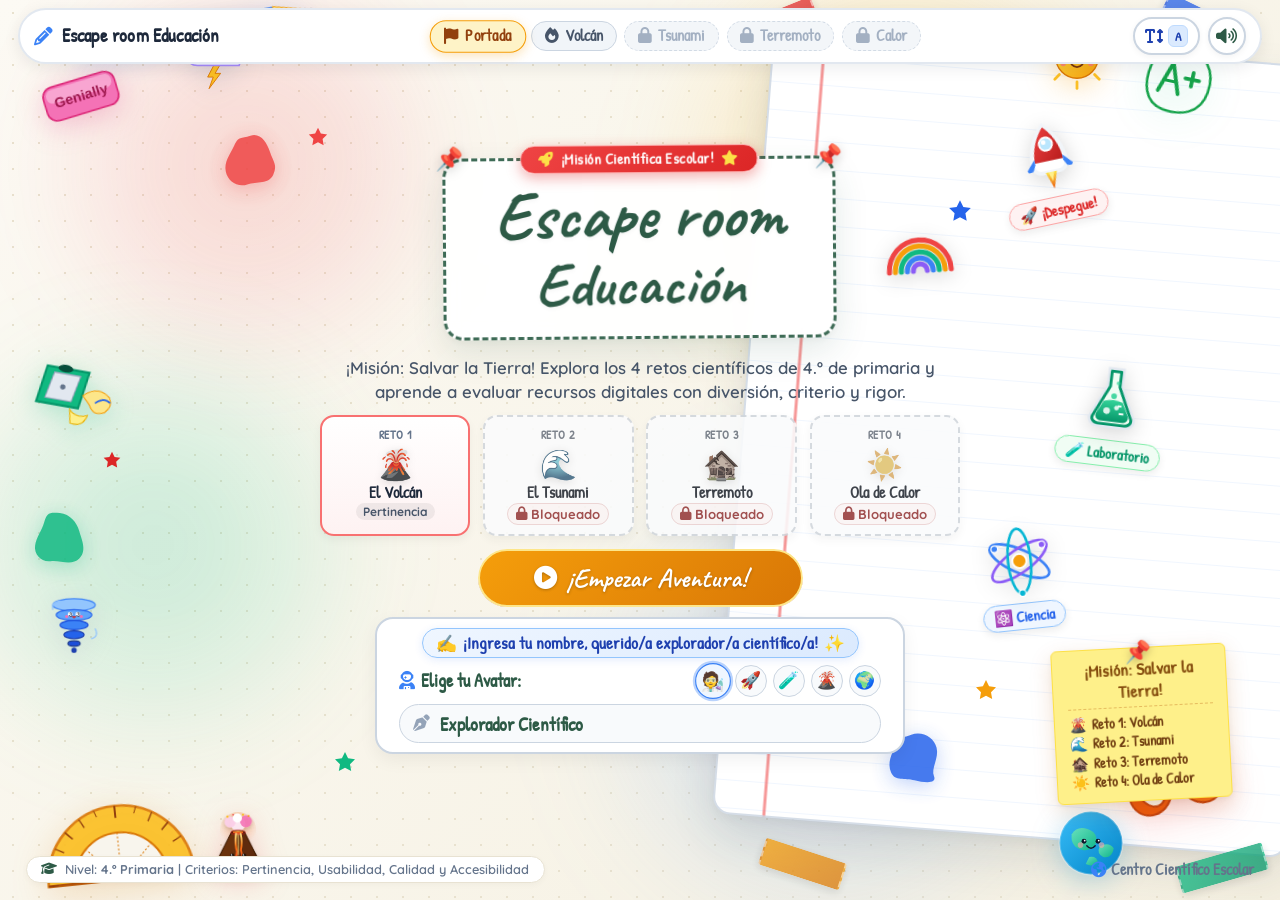
==== index.html @ 771e954c "feat: implement interactive escape rooms with audio and accessibility systems" ====
<!DOCTYPE html>
<html lang="es">
<head>
  <meta charset="UTF-8">
  <meta name="viewport" content="width=device-width, initial-scale=1.0">
  <title>Escape room: Misión Salvar la Tierra | Educación Primaria</title>
  
  <!-- Animate.css CDN -->
  <link rel="stylesheet" href="https://cdnjs.cloudflare.com/ajax/libs/animate.css/4.1.1/animate.min.css">
  <!-- Font Awesome 6 Icons -->
  <link rel="stylesheet" href="https://cdnjs.cloudflare.com/ajax/libs/font-awesome/6.5.1/css/all.min.css">
  
  <!-- Estilos propios (Estética Escolar Genially Limpia y Fiel) -->
  <link rel="stylesheet" href="assets/css/styles.css">
  <link rel="stylesheet" href="assets/css/animations.css">
</head>
<body>

  <!-- Elementos de Papelería Escolar y Fondo Mágico Infantil -->
  <div class="desk-decorations">
    <!-- Resplandores ambientales cromáticos vivos (Rojo, Azul, Verde, Oro) -->
    <div class="desk-ambient-auras">
      <div class="aura-orb-gold"></div>
      <div class="aura-orb-blue"></div>
      <div class="aura-orb-green"></div>
      <div class="aura-orb-red"></div>
    </div>

    <!-- Hoja blanca de cuaderno escolar a la derecha con margen rojo y rayas azules -->
    <div class="bg-tilted-sheet"></div>

    <!-- Cintas Adhesivas Washi Tape de Colores Vivos -->
    <div class="washi-tape washi-red" title="Cinta roja"></div>
    <div class="washi-tape washi-blue" title="Cinta azul"></div>
    <div class="washi-tape washi-green" title="Cinta verde"></div>
    <div class="washi-tape washi-gold" title="Cinta dorada"></div>

    <!-- Stickers Científicos Escolares de Alto Impacto sobre la Hoja Escolar (Vectoriales en SVG puro, CERO Parpadeo) -->
    <!-- Sticker 1: Cohete Espacial ¡Despegue! -->
    <div class="science-sticker sticker-rocket" title="¡Despegue de la Aventura Científica!">
      <svg viewBox="0 0 80 80" class="sticker-svg">
        <defs>
          <linearGradient id="rocketBodyGrad" x1="0" y1="0" x2="1" y2="1">
            <stop offset="0%" stop-color="#EF4444"/>
            <stop offset="100%" stop-color="#B91C1C"/>
          </linearGradient>
          <linearGradient id="rocketFlameGrad" x1="0" y1="0" x2="0" y2="1">
            <stop offset="0%" stop-color="#FDE047"/>
            <stop offset="100%" stop-color="#EA580C"/>
          </linearGradient>
        </defs>
        <!-- Borde blanco de pegatina escolar -->
        <path d="M40 8 C40 8 58 24 58 48 C58 54 54 58 48 58 L32 58 C26 58 22 54 22 48 C22 24 40 8 40 8 Z" fill="#FFFFFF" stroke="#F1F5F9" stroke-width="4"/>
        <!-- Cuerpo del Cohete -->
        <path d="M40 10 C40 10 55 25 55 46 L25 46 C25 25 40 10 40 10 Z" fill="url(#rocketBodyGrad)"/>
        <!-- Ventanilla -->
        <circle cx="40" cy="28" r="7" fill="#BAE6FD" stroke="#FFFFFF" stroke-width="2"/>
        <circle cx="38" cy="26" r="2.5" fill="#FFFFFF"/>
        <!-- Alerones -->
        <path d="M25 42 L16 52 C15 54 18 56 22 54 L25 48 Z" fill="#3B82F6"/>
        <path d="M55 42 L64 52 C65 54 62 56 58 54 L55 48 Z" fill="#3B82F6"/>
        <!-- Llama propulsora -->
        <path d="M34 58 Q40 76 40 76 Q40 76 46 58 Z" fill="url(#rocketFlameGrad)"/>
        <path d="M37 58 Q40 68 40 68 Q40 68 43 58 Z" fill="#FEF08A"/>
      </svg>
      <span class="sticker-badge badge-red">🚀 ¡Despegue!</span>
    </div>

    <!-- Sticker 2: Matraz de Laboratorio Químico -->
    <div class="science-sticker sticker-flask" title="Laboratorio de Ciencias">
      <svg viewBox="0 0 80 80" class="sticker-svg">
        <defs>
          <linearGradient id="flaskLiquidGrad" x1="0" y1="0" x2="0" y2="1">
            <stop offset="0%" stop-color="#34D399"/>
            <stop offset="100%" stop-color="#059669"/>
          </linearGradient>
        </defs>
        <!-- Borde de pegatina -->
        <path d="M33 10 L47 10 L47 28 L62 59 C65 65 61 70 54 70 L26 70 C19 70 15 65 18 59 L33 28 Z" fill="#FFFFFF" stroke="#E2E8F0" stroke-width="4"/>
        <!-- Matraz de vidrio -->
        <path d="M35 12 L45 12 L45 28 L60 60 C62 64 59 68 54 68 L26 68 C21 68 18 64 20 60 L35 28 Z" fill="#F0FDF4" stroke="#059669" stroke-width="3" stroke-linejoin="round"/>
        <!-- Líquido químico burbujeante -->
        <path d="M23 58 L30 44 Q40 40 50 44 L57 58 C58 61 56 65 52 65 L28 65 C24 65 22 61 23 58 Z" fill="url(#flaskLiquidGrad)"/>
        <!-- Burbujas -->
        <circle cx="34" cy="54" r="3.5" fill="#FFFFFF" opacity="0.85"/>
        <circle cx="44" cy="50" r="2.5" fill="#FFFFFF" opacity="0.85"/>
        <circle cx="40" cy="38" r="3" fill="#34D399" opacity="0.9"/>
        <circle cx="43" cy="24" r="2" fill="#34D399" opacity="0.7"/>
        <!-- Marcas de medición -->
        <line x1="47" y1="56" x2="52" y2="56" stroke="#FFFFFF" stroke-width="2"/>
        <line x1="45" y1="48" x2="49" y2="48" stroke="#FFFFFF" stroke-width="2"/>
      </svg>
      <span class="sticker-badge badge-green">🧪 Laboratorio</span>
    </div>

    <!-- Sticker 3: Átomo Científico y Cuántico -->
    <div class="science-sticker sticker-atom" title="Ciencia y Física">
      <svg viewBox="0 0 80 80" class="sticker-svg atom-spinning">
        <ellipse cx="40" cy="40" rx="34" ry="12" fill="none" stroke="#3B82F6" stroke-width="2.8" transform="rotate(30 40 40)"/>
        <ellipse cx="40" cy="40" rx="34" ry="12" fill="none" stroke="#8B5CF6" stroke-width="2.8" transform="rotate(-30 40 40)"/>
        <ellipse cx="40" cy="40" rx="34" ry="12" fill="none" stroke="#06B6D4" stroke-width="2.8" transform="rotate(90 40 40)"/>
        <circle cx="40" cy="40" r="7.5" fill="#F59E0B" stroke="#FFFFFF" stroke-width="2"/>
        <circle cx="15" cy="25" r="3.5" fill="#3B82F6" stroke="#FFFFFF" stroke-width="1.2"/>
        <circle cx="65" cy="25" r="3.5" fill="#8B5CF6" stroke="#FFFFFF" stroke-width="1.2"/>
        <circle cx="40" cy="74" r="3.5" fill="#06B6D4" stroke="#FFFFFF" stroke-width="1.2"/>
      </svg>
      <span class="sticker-badge badge-blue">⚛️ Ciencia</span>
    </div>

    <!-- Sticker 4: Arcoíris Meteorológico -->
    <div class="science-sticker sticker-rainbow" title="Meteorología Escolar">
      <svg viewBox="0 0 82 52" class="sticker-svg">
        <path d="M10 46 A31 31 0 0 1 72 46" fill="none" stroke="#EF4444" stroke-width="5" stroke-linecap="round"/>
        <path d="M16 46 A25 25 0 0 1 66 46" fill="none" stroke="#F59E0B" stroke-width="5" stroke-linecap="round"/>
        <path d="M22 46 A19 19 0 0 1 60 46" fill="none" stroke="#10B981" stroke-width="5" stroke-linecap="round"/>
        <path d="M28 46 A13 13 0 0 1 54 46" fill="none" stroke="#3B82F6" stroke-width="5" stroke-linecap="round"/>
        <path d="M34 46 A7 7 0 0 1 48 46" fill="none" stroke="#8B5CF6" stroke-width="5" stroke-linecap="round"/>
      </svg>
    </div>

    <!-- Post-It de Cuaderno Escolar Enriquecido con Checklist de Misión -->
    <div class="sheet-postit">
      <div class="postit-pin">📌</div>
      <div class="postit-header">¡Misión: Salvar la Tierra!</div>
      <ul class="postit-checklist">
        <li><span>🌋</span> Reto 1: Volcán</li>
        <li><span>🌊</span> Reto 2: Tsunami</li>
        <li><span>🏚️</span> Reto 3: Terremoto</li>
        <li><span>☀️</span> Reto 4: Ola de Calor</li>
      </ul>
    </div>

    <!-- Salpicaduras de Pintura Artística Escolar (Rojo puro, Azul vivo, Verde) -->
    <div class="paint-splat paint-splat-red splat-pulsing" title="Mancha roja pura">
      <svg viewBox="0 0 100 100" width="100%" height="100%">
        <path d="M50,15 C65,10 75,25 80,40 C85,55 92,60 85,75 C78,90 60,85 45,90 C30,95 15,85 12,70 C9,55 18,45 25,30 C32,15 35,20 50,15 Z" fill="#EF4444" />
      </svg>
    </div>
    <div class="paint-splat paint-splat-blue splat-pulsing" style="animation-delay: 1.5s;" title="Mancha azul viva">
      <svg viewBox="0 0 100 100" width="100%" height="100%">
        <path d="M45,18 C62,12 80,22 84,38 C88,54 75,70 80,82 C85,94 65,92 50,88 C35,84 20,90 14,76 C8,62 14,48 22,34 C30,20 28,24 45,18 Z" fill="#2563EB" />
      </svg>
    </div>
    <div class="paint-splat paint-splat-green splat-pulsing" style="animation-delay: 2.8s;" title="Mancha verde esmeralda">
      <svg viewBox="0 0 100 100" width="100%" height="100%">
        <path d="M52,14 C68,16 78,28 82,42 C86,56 94,72 82,84 C70,96 52,86 38,88 C24,90 12,78 14,64 C16,50 24,42 28,28 C32,14 36,12 52,14 Z" fill="#10B981" />
      </svg>
    </div>

    <!-- Mascotas Tiernas Animadas Flotantes -->
    <img src="assets/media/sun-sunglasses.svg" alt="Solecito sonriente" class="decor-sun" title="¡Hola, explorador científico!">
    <img src="assets/media/earth-planet.svg" alt="Planeta Tierra" class="decor-earth" title="¡Misión Salvar la Tierra!">
    <img src="assets/media/cloud-thunder.svg" alt="Nubecita tierna" class="decor-cloud">
    <img src="assets/media/tornado-cute.svg" alt="Tornadito alegre" class="decor-tornado">
    <img src="assets/media/volcano-cute.svg" alt="Volcancito" class="decor-volcano-mini">

    <!-- Destellos mágicos y estrellitas en SVG vectorial (Cero parpadeo o jitter de fuentes) -->
    <svg class="decor-sparkle" style="top: 14%; left: 24%; width: 22px; height: 22px; fill: #EF4444;" viewBox="0 0 24 24"><path d="M12 2l3.09 6.26L22 9.27l-5 4.87 1.18 6.88L12 17.77l-6.18 3.25L7 14.14 2 9.27l6.91-1.01L12 2z"/></svg>
    <svg class="decor-sparkle" style="top: 22%; right: 24%; width: 26px; height: 26px; fill: #2563EB; animation-delay: 0.8s;" viewBox="0 0 24 24"><path d="M12 2l3.09 6.26L22 9.27l-5 4.87 1.18 6.88L12 17.77l-6.18 3.25L7 14.14 2 9.27l6.91-1.01L12 2z"/></svg>
    <svg class="decor-sparkle" style="bottom: 14%; left: 26%; width: 24px; height: 24px; fill: #10B981; animation-delay: 1.4s;" viewBox="0 0 24 24"><path d="M12 2l3.09 6.26L22 9.27l-5 4.87 1.18 6.88L12 17.77l-6.18 3.25L7 14.14 2 9.27l6.91-1.01L12 2z"/></svg>
    <svg class="decor-sparkle" style="bottom: 22%; right: 22%; width: 24px; height: 24px; fill: #F59E0B; animation-delay: 0.5s;" viewBox="0 0 24 24"><path d="M12 2l3.09 6.26L22 9.27l-5 4.87 1.18 6.88L12 17.77l-6.18 3.25L7 14.14 2 9.27l6.91-1.01L12 2z"/></svg>
    <svg class="decor-sparkle" style="top: 50%; left: 8%; width: 20px; height: 20px; fill: #DC2626; animation-delay: 1.8s;" viewBox="0 0 24 24"><path d="M12 2l3.09 6.26L22 9.27l-5 4.87 1.18 6.88L12 17.77l-6.18 3.25L7 14.14 2 9.27l6.91-1.01L12 2z"/></svg>

    <!-- Útiles Escolares Fieles a la Imagen (Ubicados sin tapar nada) -->
    <img src="assets/media/pencil.svg" alt="Lápiz escolar" class="decor-pencil">
    <img src="assets/media/eraser.svg" alt="Goma de borrar" class="decor-eraser">
    <img src="assets/media/sharpener.svg" alt="Sacapuntas" class="decor-sharpener">
    <img src="assets/media/protractor.svg" alt="Transportador escolar" class="decor-protractor">
    <img src="assets/media/scissors.svg" alt="Tijeras escolares" class="decor-scissors">
    <img src="assets/media/stamp-a-plus.svg" alt="Sello A+" class="decor-stamp">
  </div>

  <div class="escape-room-screen">
    
    <!-- Barra Superior HUD (Visible, Grande y Equilibrada) -->
    <header class="top-hud animate__animated animate__fadeInDown">
      <div class="mission-logo">
        <i class="fa-solid fa-pencil" style="color: var(--pencil-blue);"></i>
        <span>Escape room Educación</span>
      </div>

      <nav class="mission-progress" aria-label="Progreso de las salas">
        <div class="step-badge active"><i class="fa-solid fa-flag"></i> Portada</div>
        <a href="assets/html/sala1-volcan.html" class="step-badge"><i class="fa-solid fa-fire"></i> Volcán</a>
        <a href="assets/html/sala2-tsunami.html" class="step-badge"><i class="fa-solid fa-water"></i> Tsunami</a>
        <a href="assets/html/sala3-terremoto.html" class="step-badge"><i class="fa-solid fa-house-crack"></i> Terremoto</a>
        <a href="assets/html/sala4-calor.html" class="step-badge"><i class="fa-solid fa-sun"></i> Calor</a>
      </nav>

      <div class="hud-actions">
        <!-- Botón de Accesibilidad de Tamaño de Texto -->
        <button id="btnTextSize" class="accessibility-toggle-btn" type="button" title="Ajustar tamaño de texto (Normal / Grande / Extra Grande)" aria-label="Ajustar tamaño de texto">
          <i class="fa-solid fa-text-height"></i>
          <span class="text-size-tag">A</span>
        </button>

        <!-- Botón de Audio -->
        <button class="sound-toggle-btn" type="button" title="Activar/Silenciar sonido" aria-label="Sonido">
          <i class="fa-solid fa-volume-high"></i>
        </button>
      </div>
    </header>

    <!-- Contenido Central Limpio, Colorido y con Vida -->
    <main class="hero-wrapper animate__animated animate__fadeIn">
      
      <!-- Cuadro de Título con Borde Punteado Escolar, Pines y Cinta Superior -->
      <div class="title-dashed-box animate__animated animate__zoomIn">
        <!-- Chinchetas en las esquinas -->
        <span class="box-pin box-pin-tl" title="Pin escolar">📌</span>
        <span class="box-pin box-pin-tr" title="Pin escolar">📌</span>

        <!-- Cinta Roja Superior Vibrante -->
        <div class="title-ribbon-badge">
          <i class="fa-solid fa-rocket" style="color: #FDE047;"></i> ¡Misión Científica Escolar! <i class="fa-solid fa-star" style="color: #FDE047;"></i>
        </div>

        <h1>Escape room</h1>
        <h2>Educación</h2>
      </div>

      <!-- Subtítulo Genially Claro y Legible -->
      <p class="hero-subtitle-genially">
        ¡Misión: Salvar la Tierra! Explora los 4 retos científicos de 4.º de primaria y aprende a evaluar recursos digitales con diversión, criterio y rigor.
      </p>

      <!-- Tira Interactiva de los 4 Desafíos Científicos (Con protección secuencial de Escape Room) -->
      <div class="missions-grid-preview animate__animated animate__fadeInUp">
        <a href="assets/html/sala1-volcan.html" class="mission-mini-card card-volcano" data-room="sala1" title="Reto 1: El Volcán (Criterio: Pertinencia)">
          <span class="mini-card-step">Reto 1</span>
          <span class="mini-card-icon">🌋</span>
          <span class="mini-card-title">El Volcán</span>
          <span class="mini-card-tag">Pertinencia</span>
        </a>
        <a href="assets/html/sala2-tsunami.html" class="mission-mini-card card-tsunami" data-room="sala2" title="Reto 2: El Tsunami (Criterio: Usabilidad)">
          <span class="mini-card-step">Reto 2</span>
          <span class="mini-card-icon">🌊</span>
          <span class="mini-card-title">El Tsunami</span>
          <span class="mini-card-tag">Usabilidad</span>
        </a>
        <a href="assets/html/sala3-terremoto.html" class="mission-mini-card card-earthquake" data-room="sala3" title="Reto 3: El Terremoto (Criterio: Calidad)">
          <span class="mini-card-step">Reto 3</span>
          <span class="mini-card-icon">🏚️</span>
          <span class="mini-card-title">Terremoto</span>
          <span class="mini-card-tag">Calidad</span>
        </a>
        <a href="assets/html/sala4-calor.html" class="mission-mini-card card-heat" data-room="sala4" title="Reto 4: La Ola de Calor (Criterio: Accesibilidad)">
          <span class="mini-card-step">Reto 4</span>
          <span class="mini-card-icon">☀️</span>
          <span class="mini-card-title">Ola de Calor</span>
          <span class="mini-card-tag">Inclusión</span>
        </a>
      </div>

      <!-- Botón "Empezar" estilo Genially con Animación Fluida y Segura (CERO Bug de Líneas) -->
      <button id="startMissionBtn" class="btn-empezar-genially" type="button" title="Comenzar el Escape Room Científico">
        <i class="fa-solid fa-circle-play" style="font-size: 1.45rem; color: #FFF;"></i>
        <span>¡Empezar Aventura!</span>
      </button>

      <!-- Identificación del Explorador Científico con Énfasis y Etiqueta Amigable -->
      <div class="student-tag-box animate__animated animate__fadeInUp">
        
        <!-- Nudge / Etiqueta de Énfasis Infantil -->
        <div class="explorer-nudge-badge">
          <span>✍️</span>
          <span>¡Ingresa tu nombre, querido/a explorador/a científico/a!</span>
          <span>✨</span>
        </div>

        <div class="student-tag-row">
          <label for="explorerNameInput" class="student-label">
            <i class="fa-solid fa-user-astronaut" style="color: var(--pencil-blue);"></i> Elige tu Avatar:
          </label>
          <div style="display: flex; gap: 6px;" id="avatarChips">
            <button type="button" class="avatar-chip active" data-avatar="🧑‍🔬" title="Explorador Científico">🧑‍🔬</button>
            <button type="button" class="avatar-chip" data-avatar="🚀" title="Astronauta">🚀</button>
            <button type="button" class="avatar-chip" data-avatar="🧪" title="Química">🧪</button>
            <button type="button" class="avatar-chip" data-avatar="🌋" title="Vulcanología">🌋</button>
            <button type="button" class="avatar-chip" data-avatar="🌍" title="Planeta Tierra">🌍</button>
          </div>
        </div>

        <div class="explorer-input-wrapper">
          <i class="fa-solid fa-pen-nib input-pen-icon"></i>
          <input type="text" id="explorerNameInput" class="explorer-name-field" placeholder="Escribe tu nombre aquí, explorador..." value="Explorador Científico" maxlength="28" autocomplete="name">
        </div>

      </div>

    </main>

    <!-- Barra Inferior -->
    <footer class="bottom-bar animate__animated animate__fadeInUp">
      <div class="hint-pill">
        <i class="fa-solid fa-graduation-cap" style="color: var(--school-green-title);"></i>
        <span>Nivel: <strong>4.º Primaria</strong> | Criterios: Pertinencia, Usabilidad, Calidad y Accesibilidad</span>
      </div>
      <div style="font-family: var(--font-hand); font-size: 0.98rem; font-weight: bold; color: var(--text-muted);">
        <i class="fa-solid fa-earth-americas" style="color: var(--pencil-blue);"></i> Centro Científico Escolar
      </div>
    </footer>

  </div>

  <!-- Scripts -->
  <script src="assets/js/main.js"></script>
  <script>
    // Avatar chips interactivity
    let selectedAvatar = localStorage.getItem('explorer_avatar') || '🧑‍🔬';
    const chips = document.querySelectorAll('.avatar-chip');
    chips.forEach(chip => {
      if (chip.getAttribute('data-avatar') === selectedAvatar) {
        chips.forEach(c => c.classList.remove('active'));
        chip.classList.add('active');
      }
      chip.addEventListener('click', (e) => {
        e.stopPropagation();
        chips.forEach(c => c.classList.remove('active'));
        chip.classList.add('active');
        selectedAvatar = chip.getAttribute('data-avatar');
        localStorage.setItem('explorer_avatar', selectedAvatar);
        if (window.escapeSound) window.escapeSound.playPop();
      });
    });

    // Guardar nombre en tiempo real
    const nameInput = document.getElementById('explorerNameInput');
    const savedName = localStorage.getItem('explorer_name');
    if (savedName && savedName.trim()) {
      nameInput.value = savedName;
    }
    nameInput.addEventListener('input', () => {
      const val = nameInput.value.trim() || 'Explorador Científico';
      localStorage.setItem('explorer_name', val);
    });

    document.getElementById('startMissionBtn').addEventListener('click', () => {
      const val = nameInput.value.trim() || 'Explorador Científico';
      localStorage.setItem('explorer_name', val);
      
      if (window.escapeSound) window.escapeSound.playPop();
      setTimeout(() => {
        window.location.href = 'assets/html/sala1-volcan.html';
      }, 250);
    });
  </script>
</body>
</html>
---- assets/css/styles.css ----
/* ==========================================================================
   MISIÓN: SALVAR LA TIERRA - ESCAPE ROOM EDUCATIVO (4.º DE PRIMARIA)
   styles.css - Estética Escolar Genially Fiel a la Imagen de Referencia
   ========================================================================== */

@import url('https://fonts.googleapis.com/css2?family=Caveat:wght@600;700&family=Patrick+Hand&family=Quicksand:wght@500;600;700&display=swap');

:root {
  /* Paleta Escolar Genially Cálida y Limpia */
  --desk-bg: #F7F4EA;
  --paper-white: #FFFFFF;
  --paper-cream: #FAF8F2;
  --paper-border: #E8E2D2;
  --paper-shadow: 0 10px 28px rgba(92, 79, 58, 0.08), 0 2px 6px rgba(0, 0, 0, 0.04);

  /* Colores de Útiles Escolares */
  --school-green-title: #2D5A46;
  --school-green-light: #E8F5EE;
  --school-green-accent: #3E6B56;
  --btn-gold: #F2B705;
  --btn-gold-dark: #C89400;
  --btn-gold-text: #422D00;
  --eraser-pink: #F472B6;
  --pencil-blue: #3B82F6;
  --pencil-blue-dark: #1D4ED8;
  --stamp-green: #16A34A;
  --text-main: #334155;
  --text-muted: #64748B;

  /* Colores Puros y Vivos de Alto Impacto */
  --pure-red: #EF4444;
  --pure-red-deep: #DC2626;
  --pure-blue: #2563EB;
  --pure-blue-deep: #1D4ED8;
  --pure-green: #10B981;
  --pure-green-deep: #059669;
  --pure-gold: #F59E0B;
  --pure-amber: #D97706;

  /* Tipografías */
  --font-script: 'Caveat', cursive;
  --font-hand: 'Patrick Hand', cursive;
  --font-body: 'Quicksand', sans-serif;

  /* Radios */
  --radius-pill: 9999px;
  --radius-card: 22px;
  --radius-paper: 14px;
}

/* ==========================================================================
   RESET & LAYOUT BASE
   ========================================================================== */
*, *::before, *::after {
  box-sizing: border-box;
  margin: 0;
  padding: 0;
  user-select: none;
  -webkit-user-drag: none;
}

html, body {
  width: 100vw;
  min-height: 100vh;
  height: 100vh;
  overflow-x: hidden;
  background-color: var(--desk-bg);
  background-image: 
    radial-gradient(#E8E1CE 1.3px, transparent 1.3px),
    linear-gradient(135deg, #FCFAF4 0%, #F5F0E1 100%);
  background-size: 26px 26px, 100% 100%;
  font-family: var(--font-body);
  color: var(--text-main);
  position: relative;
}

@media (min-width: 993px) and (min-height: 660px) {
  body {
    overflow: hidden;
    height: 100vh;
  }
  .escape-room-screen {
    height: 100vh;
  }
}

@media (max-width: 992px), (max-height: 659px) {
  body {
    overflow-y: auto !important;
    height: auto !important;
    min-height: 100vh;
  }
  .escape-room-screen {
    height: auto !important;
    min-height: 100vh;
    overflow-y: visible !important;
    padding-bottom: 2rem !important;
  }
}

/* ==========================================================================
   ELEMENTOS DE PAPELERÍA DEL PUPITRE (EXACTOS A LA IMAGEN DE GENIALLY)
   ========================================================================== */
.desk-decorations {
  position: absolute;
  top: 0;
  left: 0;
  width: 100%;
  height: 100%;
  pointer-events: none;
  overflow: hidden;
  z-index: 1;
}

/* Hoja blanca inclinada estilo cuaderno escolar (a la derecha) con cuadrícula azul y margen rojo */
.bg-tilted-sheet {
  position: absolute;
  top: 5%;
  right: -3%;
  width: 45vw;
  height: 88vh;
  transform: rotate(4.5deg);
  background-color: #FFFFFF;
  background-image: 
    /* Línea de margen escolar en rojo puro */
    linear-gradient(90deg, transparent 48px, rgba(239, 68, 68, 0.55) 49px, rgba(239, 68, 68, 0.55) 51px, transparent 52px),
    /* Rayado horizontal de cuaderno en azul escolar */
    repeating-linear-gradient(transparent, transparent 27px, rgba(59, 130, 246, 0.15) 28px);
  background-size: 100% 100%, 100% 28px;
  border: 2px solid rgba(203, 213, 225, 0.8);
  box-shadow: 0 20px 45px rgba(51, 65, 85, 0.12), 0 4px 12px rgba(0, 0, 0, 0.04);
  border-radius: 18px;
  pointer-events: none;
  z-index: 1;
  overflow: hidden;
}

/* Cintas Adhesivas Washi Tape de Colores Vivos (Rojo, Azul, Verde, Dorado) */
.washi-tape {
  position: absolute;
  height: 28px;
  border-radius: 3px;
  box-shadow: 0 3px 8px rgba(0, 0, 0, 0.12);
  z-index: 2;
  pointer-events: none;
  opacity: 0.88;
}

.washi-red {
  background: linear-gradient(135deg, rgba(239, 68, 68, 0.85), rgba(220, 38, 38, 0.85));
  width: 100px;
  top: 14px;
  right: 36vw;
  transform: rotate(-22deg);
  border-left: 2px dashed rgba(255, 255, 255, 0.5);
  border-right: 2px dashed rgba(255, 255, 255, 0.5);
}

.washi-blue {
  background: linear-gradient(135deg, rgba(37, 99, 235, 0.85), rgba(29, 78, 216, 0.85));
  width: 95px;
  top: 12px;
  right: 2%;
  transform: rotate(26deg);
  border-left: 2px dashed rgba(255, 255, 255, 0.5);
  border-right: 2px dashed rgba(255, 255, 255, 0.5);
}

.washi-green {
  background: linear-gradient(135deg, rgba(16, 185, 129, 0.85), rgba(5, 150, 105, 0.85));
  width: 90px;
  bottom: 18px;
  right: 1%;
  transform: rotate(-16deg);
  border-left: 2px dashed rgba(255, 255, 255, 0.5);
  border-right: 2px dashed rgba(255, 255, 255, 0.5);
}

.washi-gold {
  background: linear-gradient(135deg, rgba(245, 158, 11, 0.85), rgba(217, 119, 6, 0.85));
  width: 85px;
  bottom: 22px;
  right: 34vw;
  transform: rotate(18deg);
  border-left: 2px dashed rgba(255, 255, 255, 0.5);
  border-right: 2px dashed rgba(255, 255, 255, 0.5);
}

/* ==========================================================================
   STICKERS CIENTÍFICOS Y NOTAS EN LA HOJA ESCOLAR (CERO PARPADEO)
   ========================================================================== */
.science-sticker {
  position: absolute;
  z-index: 3;
  pointer-events: auto;
  display: flex;
  flex-direction: column;
  align-items: center;
  gap: 4px;
  cursor: pointer;
  transition: transform 0.25s cubic-bezier(0.34, 1.56, 0.64, 1), filter 0.25s ease;
  will-change: transform;
  transform-style: preserve-3d;
  backface-visibility: hidden;
}

.science-sticker:hover {
  transform: scale(1.15) translateY(-5px) !important;
  filter: drop-shadow(0 10px 20px rgba(0, 0, 0, 0.22));
}

.sticker-svg {
  width: 76px;
  height: 76px;
  filter: drop-shadow(0 4px 10px rgba(0, 0, 0, 0.16));
  transition: transform 0.3s ease;
}

.sticker-badge {
  font-family: var(--font-hand);
  font-size: 0.96rem;
  font-weight: 700;
  padding: 2px 10px;
  border-radius: var(--radius-pill);
  box-shadow: 0 3px 8px rgba(0, 0, 0, 0.08);
  white-space: nowrap;
  border: 1.5px solid;
}

.badge-red {
  background: #FEF2F2;
  color: #DC2626;
  border-color: #FCA5A5;
}

.badge-green {
  background: #F0FDF4;
  color: #059669;
  border-color: #86EFAC;
}

.badge-blue {
  background: #EFF6FF;
  color: #2563EB;
  border-color: #93C5FD;
}

/* Posiciones Espaciosas en la Hoja Escolar Derecha */
.sticker-rocket {
  --base-rot: -12deg;
  top: 13%;
  right: 14%;
  transform: rotate(var(--base-rot));
  animation: stickerBobble 4.5s ease-in-out infinite;
}

.sticker-flask {
  --base-rot: 7deg;
  top: 40%;
  right: 9%;
  transform: rotate(var(--base-rot));
  animation: stickerBobble 5.2s ease-in-out infinite 0.8s;
}

.sticker-atom {
  --base-rot: -6deg;
  bottom: 30%;
  right: 17%;
  transform: rotate(var(--base-rot));
  animation: stickerBobble 4.8s ease-in-out infinite 1.4s;
}

.sticker-rainbow {
  --base-rot: -4deg;
  top: 25%;
  right: 25%;
  transform: rotate(var(--base-rot));
  animation: stickerBobble 5.8s ease-in-out infinite 2s;
}

.sticker-rainbow .sticker-svg {
  width: 82px;
  height: 52px;
}

/* Nota Post-It Colorida y Enriquecida con Checklist de Misión */
.sheet-postit {
  --base-rot: -3deg;
  position: absolute;
  bottom: 11%;
  right: 4%;
  width: 175px;
  padding: 10px 14px;
  background: #FEF08A;
  border-radius: 6px;
  box-shadow: 0 8px 22px rgba(180, 83, 9, 0.18), 0 2px 6px rgba(0, 0, 0, 0.06);
  font-family: var(--font-hand);
  color: #713F12;
  z-index: 5;
  pointer-events: auto;
  border: 1.5px solid #FDE047;
  isolation: isolate;
  backface-visibility: hidden;
  transform: rotate(var(--base-rot));
  animation: postitGentleFloat 5s ease-in-out infinite;
}

@keyframes postitGentleFloat {
  0%, 100% {
    transform: translateY(0) rotate(var(--base-rot));
  }
  50% {
    transform: translateY(-5px) rotate(calc(var(--base-rot) + 1.8deg));
  }
}

.sheet-postit:hover {
  transform: rotate(0deg) scale(1.06) !important;
}

.sheet-postit .postit-pin {
  position: absolute;
  top: -12px;
  left: 50%;
  transform: translateX(-50%);
  font-size: 1.35rem;
  filter: drop-shadow(0 2px 4px rgba(0, 0, 0, 0.25));
}

.postit-header {
  font-size: 1.05rem;
  font-weight: 800;
  text-align: center;
  color: #854D0E;
  border-bottom: 1.5px dashed rgba(180, 83, 9, 0.35);
  padding-bottom: 4px;
  margin-bottom: 5px;
}

.postit-checklist {
  list-style: none;
  padding: 0;
  margin: 0;
  font-size: 0.9rem;
  font-weight: 700;
  line-height: 1.35;
}

.postit-checklist li {
  display: flex;
  align-items: center;
  gap: 5px;
  white-space: nowrap;
}

/* Salpicaduras de Pintura Artística Escolar (Rojo, Azul, Verde, Oro) */
.paint-splat {
  position: absolute;
  width: min(65px, 6vw);
  height: auto;
  pointer-events: none;
  z-index: 2;
  opacity: 0.85;
}

.paint-splat-red {
  top: 14%;
  left: 17%;
  filter: drop-shadow(0 4px 10px rgba(239, 68, 68, 0.35));
}

.paint-splat-blue {
  bottom: 12%;
  right: 26%;
  filter: drop-shadow(0 4px 10px rgba(37, 99, 235, 0.35));
}

.paint-splat-green {
  top: 56%;
  left: 2%;
  filter: drop-shadow(0 4px 10px rgba(16, 185, 129, 0.35));
}

/* 1. Lápiz horizontal ubicado arriba a la izquierda para NO tapar el HUD */
.decor-pencil {
  position: absolute;
  top: 16px;
  left: 6%;
  transform: rotate(-10deg);
  width: min(250px, 22vw);
  height: auto;
  filter: drop-shadow(0 6px 14px rgba(37, 99, 235, 0.22));
  animation: pencilWiggle 6s ease-in-out infinite;
  z-index: 2;
  pointer-events: none;
}

/* 2. Goma de borrar rosa */
.decor-eraser {
  position: absolute;
  top: 72px;
  left: 3%;
  width: min(90px, 9vw);
  height: auto;
  transform: rotate(-12deg);
  filter: drop-shadow(0 6px 14px rgba(219, 39, 119, 0.25));
  z-index: 2;
  pointer-events: none;
}

/* 3. Sacapuntas verde en el lado izquierdo */
.decor-sharpener {
  position: absolute;
  top: 40%;
  left: 2.5%;
  width: min(85px, 8.5vw);
  height: auto;
  transform: rotate(10deg);
  filter: drop-shadow(0 6px 12px rgba(16, 185, 129, 0.25));
  z-index: 2;
  pointer-events: none;
}

/* 4. Transportador amarillo abajo a la izquierda (100% visible, sin cortes) */
.decor-protractor {
  position: absolute;
  bottom: 14px;
  left: 3%;
  width: min(160px, 15vw);
  height: auto;
  transform: rotate(-6deg);
  filter: drop-shadow(0 8px 18px rgba(217, 119, 6, 0.22));
  z-index: 2;
  pointer-events: none;
}

/* 5. Tijeras escolares naranjas/rojas a la derecha */
.decor-scissors {
  position: absolute;
  bottom: 8%;
  right: 3.5%;
  width: min(140px, 14vw);
  height: auto;
  transform: rotate(-14deg);
  filter: drop-shadow(0 10px 20px rgba(239, 68, 68, 0.24));
  z-index: 2;
  pointer-events: none;
}

/* 6. Sello verde A+ arriba a la derecha */
.decor-stamp {
  position: absolute;
  top: 42px;
  right: 5%;
  width: min(76px, 7.5vw);
  height: auto;
  transform: rotate(12deg);
  filter: drop-shadow(0 6px 16px rgba(16, 185, 129, 0.28));
  animation: stampPulse 4s ease-in-out infinite;
  z-index: 2;
  pointer-events: none;
}

/* ==========================================================================
   RESPLANDORES AMBIENTALES CROMÁTICOS VIVOS (ROJO, AZUL, VERDE, ORO)
   ========================================================================== */
.desk-ambient-auras {
  position: absolute;
  inset: 0;
  pointer-events: none;
  z-index: 0;
  overflow: hidden;
}

/* Aura 1: Oro cálido y radiante arriba a la derecha */
.aura-orb-1,
.aura-orb-gold {
  position: absolute;
  top: -8%;
  right: 10%;
  width: 45vw;
  height: 45vw;
  max-width: 500px;
  max-height: 500px;
  background: radial-gradient(circle, rgba(245, 158, 11, 0.26) 0%, rgba(251, 191, 36, 0.12) 50%, transparent 70%);
  border-radius: 50%;
  filter: blur(45px);
  animation: chromaticAuraBreathe 9s ease-in-out infinite;
}

/* Aura 2: Azul zafiro vivo abajo al centro-derecha */
.aura-orb-2,
.aura-orb-blue {
  position: absolute;
  bottom: -6%;
  right: 15%;
  width: 48vw;
  height: 48vw;
  max-width: 520px;
  max-height: 520px;
  background: radial-gradient(circle, rgba(37, 99, 235, 0.22) 0%, rgba(96, 165, 250, 0.1) 50%, transparent 70%);
  border-radius: 50%;
  filter: blur(48px);
  animation: chromaticAuraBreathe 11s ease-in-out infinite 2s;
}

/* Aura 3: Verde esmeralda vivo en el centro-izquierdo */
.aura-orb-3,
.aura-orb-green {
  position: absolute;
  top: 35%;
  left: -6%;
  width: 42vw;
  height: 42vw;
  max-width: 460px;
  max-height: 460px;
  background: radial-gradient(circle, rgba(16, 185, 129, 0.22) 0%, rgba(52, 211, 153, 0.1) 50%, transparent 70%);
  border-radius: 50%;
  filter: blur(45px);
  animation: chromaticAuraBreathe 10s ease-in-out infinite 4s;
}

/* Aura 4: Rojo rubí puro arriba a la izquierda */
.aura-orb-4,
.aura-orb-red {
  position: absolute;
  top: -6%;
  left: 2%;
  width: 40vw;
  height: 40vw;
  max-width: 440px;
  max-height: 440px;
  background: radial-gradient(circle, rgba(239, 68, 68, 0.2) 0%, rgba(244, 63, 94, 0.08) 50%, transparent 70%);
  border-radius: 50%;
  filter: blur(45px);
  animation: chromaticAuraBreathe 8s ease-in-out infinite 1s;
}

/* Solecito sonriente con gafas de sol */
/* Solecito sonriente con gafas de sol (Optimizado GPU) */
.decor-sun {
  position: absolute;
  top: 20px;
  right: 13%;
  width: min(74px, 7.2vw);
  height: auto;
  z-index: 2;
  pointer-events: none;
  filter: drop-shadow(0 6px 14px rgba(245, 158, 11, 0.32));
  will-change: transform;
  transform: translateZ(0);
  animation: floatingSun 5.5s ease-in-out infinite;
}

/* Planeta Tierra sonriente */
.decor-earth {
  position: absolute;
  bottom: 22px;
  right: 12%;
  width: min(70px, 7vw);
  height: auto;
  z-index: 2;
  pointer-events: none;
  filter: drop-shadow(0 6px 14px rgba(2, 132, 199, 0.28));
  will-change: transform;
  transform: translateZ(0);
  animation: floatingEarth 6.5s ease-in-out infinite;
}

/* Nubecita flotante con rayo */
.decor-cloud {
  position: absolute;
  top: 26px;
  left: 14%;
  width: min(74px, 7.2vw);
  height: auto;
  z-index: 2;
  pointer-events: none;
  filter: drop-shadow(0 6px 12px rgba(100, 116, 139, 0.2));
  will-change: transform;
  transform: translateZ(0);
  animation: floatingCloud 7s ease-in-out infinite;
}

/* Tornadito alegre mareado */
.decor-tornado {
  position: absolute;
  top: 66%;
  left: 3.5%;
  width: min(58px, 6vw);
  height: auto;
  z-index: 2;
  pointer-events: none;
  filter: drop-shadow(0 6px 12px rgba(148, 163, 184, 0.22));
  will-change: transform;
  transform: translateZ(0);
  animation: stickerSpinSlow 4.5s ease-in-out infinite;
}

/* Volcancito tierno animado */
.decor-volcano-mini {
  position: absolute;
  bottom: 22px;
  left: 16%;
  width: min(66px, 6.6vw);
  height: auto;
  z-index: 2;
  pointer-events: none;
  filter: drop-shadow(0 6px 14px rgba(239, 68, 68, 0.25));
  will-change: transform;
  transform: translateZ(0);
  animation: stickerBounce 5s ease-in-out infinite;
}

/* Olita marina sonriente */
.decor-wave-mini {
  position: absolute;
  top: 48%;
  right: 2.5%;
  width: min(66px, 6.6vw);
  height: auto;
  z-index: 2;
  pointer-events: none;
  filter: drop-shadow(0 6px 14px rgba(6, 182, 212, 0.25));
  will-change: transform;
  transform: translateZ(0);
  animation: stickerFloat 6s ease-in-out infinite;
}

/* Destellos y estrellitas brillantes de fondo (Cero parpadeo) */
.decor-sparkle {
  position: absolute;
  font-size: clamp(1.2rem, 1.7vw, 1.55rem);
  z-index: 2;
  pointer-events: none;
  user-select: none;
  will-change: opacity, transform;
  transform: translateZ(0);
  animation: sparkleTwinkle 3.2s ease-in-out infinite;
}

@media (max-width: 900px) {
  .decor-tornado, .decor-wave-mini, .decor-volcano-mini {
    display: none;
  }
  .decor-sun, .decor-earth, .decor-cloud {
    transform: scale(0.85);
  }
}

/* ==========================================================================
   PANTALLA PRINCIPAL
   ========================================================================== */
.escape-room-screen {
  position: relative;
  z-index: 10;
  width: 100vw;
  max-width: 100vw;
  display: flex;
  flex-direction: column;
  justify-content: space-between;
  padding: clamp(0.35rem, 0.9vh, 0.65rem) clamp(0.6rem, 1.4vw, 1.3rem);
  box-sizing: border-box;
}

/* ==========================================================================
   BARRA SUPERIOR HUD (Menú Visible, Cómodo y Accesible)
   ========================================================================== */
.top-hud {
  display: flex;
  align-items: center;
  justify-content: space-between;
  background: #FFFFFF;
  border: 2px solid #E2E8F0;
  border-radius: var(--radius-pill);
  padding: 0.3rem 0.9rem;
  box-shadow: 0 4px 16px rgba(15, 23, 42, 0.08);
  height: clamp(50px, 6.2vh, 58px);
  flex-shrink: 0;
  z-index: 25;
  gap: 10px;
  box-sizing: border-box;
}

.mission-logo {
  display: flex;
  align-items: center;
  gap: 8px;
  font-family: var(--font-hand);
  font-weight: 800;
  font-size: clamp(1.15rem, 1.45vw, 1.35rem);
  color: #1E293B;
  white-space: nowrap;
  letter-spacing: 0.2px;
}

.mission-progress {
  display: flex;
  align-items: center;
  gap: clamp(4px, 0.6vw, 8px);
  flex-wrap: nowrap;
}

/* Badges del Menú de Misión Más Claros y Grandes */
.step-badge {
  display: inline-flex;
  align-items: center;
  gap: 6px;
  padding: 5px clamp(9px, 1vw, 14px);
  border-radius: var(--radius-pill);
  font-family: var(--font-hand);
  font-size: clamp(0.95rem, 1.08vw, 1.1rem);
  font-weight: 700;
  color: #475569;
  background: #F1F5F9;
  border: 1.5px solid #CBD5E1;
  transition: all 0.2s cubic-bezier(0.2, 0.8, 0.3, 1);
  text-decoration: none;
  white-space: nowrap;
  line-height: 1.2;
}

.step-badge:hover {
  background: #E2E8F0;
  color: #0F172A;
  border-color: #94A3B8;
  transform: translateY(-1px);
}

.step-badge.active {
  background: #FEF3C7 !important;
  color: #92400E !important;
  border-color: #F59E0B !important;
  box-shadow: 0 3px 10px rgba(245, 158, 11, 0.28);
  transform: scale(1.05);
}

.step-badge.completed {
  background: #DCFCE7 !important;
  color: #15803D !important;
  border-color: #86EFAC !important;
}

.hud-actions {
  display: flex;
  align-items: center;
  gap: 8px;
  flex-shrink: 0;
}

/* Botón de Accesibilidad para Tamaño de Texto */
.accessibility-toggle-btn {
  background: #FFFFFF;
  border: 2px solid #CBD5E1;
  color: #1E40AF;
  height: 38px;
  padding: 0 10px;
  border-radius: var(--radius-pill);
  display: inline-flex;
  align-items: center;
  gap: 5px;
  font-family: var(--font-hand);
  font-weight: 800;
  font-size: 1.02rem;
  cursor: pointer;
  transition: all 0.2s ease;
  box-shadow: 0 2px 6px rgba(0, 0, 0, 0.05);
}

.accessibility-toggle-btn:hover {
  background: #EFF6FF;
  border-color: #93C5FD;
  color: #1D4ED8;
  transform: translateY(-1px);
}

.text-size-tag {
  background: #DBEAFE;
  color: #1E40AF;
  font-size: 0.82rem;
  font-weight: 800;
  padding: 1px 6px;
  border-radius: 6px;
  border: 1px solid #BFDBFE;
}

/* Botón de Audio */
.sound-toggle-btn {
  background: #FFFFFF;
  border: 2px solid #CBD5E1;
  color: var(--school-green-title);
  width: 38px;
  height: 38px;
  border-radius: 50%;
  display: flex;
  align-items: center;
  justify-content: center;
  font-size: 1.05rem;
  cursor: pointer;
  transition: transform 0.2s, background 0.2s;
  box-shadow: 0 2px 6px rgba(0, 0, 0, 0.05);
}

.sound-toggle-btn:hover {
  transform: scale(1.08);
  background: #F0FDF4;
  border-color: #86EFAC;
}

/* Toast Notificación de Accesibilidad */
.accessibility-toast {
  position: fixed;
  bottom: 24px;
  left: 50%;
  transform: translateX(-50%) translateY(40px);
  background: rgba(15, 23, 42, 0.95);
  color: #FFFFFF;
  font-family: var(--font-hand);
  font-size: 1.15rem;
  font-weight: 700;
  padding: 9px 22px;
  border-radius: var(--radius-pill);
  box-shadow: 0 10px 30px rgba(0, 0, 0, 0.35);
  border: 2px solid #FBBF24;
  opacity: 0;
  pointer-events: none;
  transition: all 0.25s cubic-bezier(0.16, 1, 0.3, 1);
  z-index: 100000;
  white-space: nowrap;
}

.accessibility-toast.toast-visible {
  opacity: 1;
  transform: translateX(-50%) translateY(0);
}

/* ==========================================================================
   SISTEMA DE ESCALA ACCESIBLE (Equilibrado, Cómodo y Legible para Primaria)
   ========================================================================== */
:root {
  --scale-font: 1.0; /* Escala estándar equilibrada */
}

html[data-text-scale="normal"] {
  --scale-font: 1.0; /* Normal: Tamaño cómodo original */
}

html[data-text-scale="large"] {
  --scale-font: 1.12; /* Grande: +12% adicional */
}

html[data-text-scale="xlarge"] {
  --scale-font: 1.25; /* Extra Grande: +25% adicional */
}

/* Tipografía amplia, nítida y perfectamente proporcionada */
.question-title {
  font-size: calc(clamp(1.12rem, 1.45vw, 1.3rem) * var(--scale-font, 1)) !important;
  line-height: 1.36 !important;
}

.option-card {
  font-size: calc(0.96rem * var(--scale-font, 1)) !important;
  line-height: 1.36 !important;
}

.banner-body-text {
  font-size: calc(1.18rem * var(--scale-font, 1)) !important;
  line-height: 1.4 !important;
}

.step-badge {
  font-size: calc(0.98rem * var(--scale-font, 1)) !important;
}

.hero-subtitle-genially {
  font-size: calc(clamp(1.05rem, 1.3vw, 1.2rem) * var(--scale-font, 1)) !important;
  line-height: 1.42 !important;
}

/* ==========================================================================
   PORTADA PRINCIPAL (LIMPIA, AMPLIA Y FIEL A LA IMAGEN)
   ========================================================================== */
.hero-wrapper {
  flex: 1;
  display: flex;
  flex-direction: column;
  align-items: center;
  justify-content: center;
  text-align: center;
  padding: clamp(0.4rem, 1.8vh, 1.2rem) 1rem;
  max-width: 800px;
  margin: 0 auto;
  position: relative;
  z-index: 10;
}

/* Caja de Título Punteada con Pines y Cinta */
.title-dashed-box {
  position: relative;
  border: 3px dashed var(--school-green-accent);
  border-radius: 20px;
  padding: clamp(0.7rem, 2vh, 1.3rem) clamp(1.6rem, 3.8vw, 3.2rem);
  background: rgba(255, 255, 255, 0.95);
  backdrop-filter: blur(8px);
  box-shadow: 0 14px 34px rgba(45, 90, 70, 0.12), 0 3px 8px rgba(0, 0, 0, 0.04);
  margin-bottom: clamp(0.8rem, 2vh, 1.3rem);
  display: inline-block;
  transform: rotate(-0.5deg);
  transition: transform 0.3s ease;
}

.title-dashed-box:hover {
  transform: rotate(0deg) scale(1.02);
}

/* Chinchetas de Colores en las Esquinas */
.box-pin {
  position: absolute;
  font-size: 1.4rem;
  z-index: 5;
  filter: drop-shadow(0 3px 6px rgba(0,0,0,0.2));
  line-height: 1;
}

.box-pin-tl { top: -14px; left: -10px; }
.box-pin-tr { top: -14px; right: -10px; }
.box-pin-bl { bottom: -14px; left: -10px; }
.box-pin-br { bottom: -14px; right: -10px; }

/* Cinta / Insignia Superior de la Caja de Título en Rojo Puro */
.title-ribbon-badge {
  position: absolute;
  top: -15px;
  left: 50%;
  transform: translateX(-50%);
  background: linear-gradient(135deg, #EF4444 0%, #DC2626 100%);
  color: #FFFFFF;
  font-family: var(--font-hand);
  font-size: clamp(0.92rem, 1.15vw, 1.08rem);
  font-weight: bold;
  padding: 3px 18px;
  border-radius: var(--radius-pill);
  box-shadow: 0 4px 14px rgba(220, 38, 38, 0.38);
  display: inline-flex;
  align-items: center;
  gap: 7px;
  white-space: nowrap;
  letter-spacing: 0.5px;
  border: 1.5px solid #FCA5A5;
  animation: badgePulse 3.5s ease-in-out infinite;
  z-index: 6;
}

.title-dashed-box h1 {
  font-family: var(--font-script);
  font-size: clamp(2.4rem, 5.5vw, 4.2rem);
  font-weight: 700;
  color: var(--school-green-title);
  line-height: 1.1;
  margin: 0;
  text-shadow: 0 2px 4px rgba(0,0,0,0.04);
}

.title-dashed-box h2 {
  font-family: var(--font-script);
  font-size: clamp(2.2rem, 5vw, 3.8rem);
  font-weight: 700;
  color: var(--school-green-title);
  line-height: 1.08;
  margin: 0;
  text-shadow: 0 2px 4px rgba(0,0,0,0.04);
}

.hero-subtitle-genially {
  font-family: var(--font-body);
  font-size: clamp(1rem, 1.5vw, 1.32rem);
  font-weight: 600;
  color: #475569;
  max-width: 640px;
  line-height: 1.42;
  margin: 0 auto clamp(0.5rem, 1.2vh, 0.9rem);
}

/* Tira Interactiva de los 4 Desafíos Científicos (Llena el espacio y contextualiza la misión) */
.missions-grid-preview {
  display: grid;
  grid-template-columns: repeat(4, 1fr);
  gap: clamp(0.5rem, 1vw, 0.85rem);
  width: 100%;
  max-width: 720px;
  margin: 0 auto clamp(0.7rem, 1.5vh, 1.2rem);
}

.mission-mini-card {
  background: #FFFFFF;
  border-radius: var(--radius-paper);
  padding: 0.55rem 0.45rem;
  display: flex;
  flex-direction: column;
  align-items: center;
  gap: 2px;
  text-decoration: none;
  border: 2px solid;
  box-shadow: 0 4px 10px rgba(0, 0, 0, 0.05);
  transition: transform 0.22s cubic-bezier(0.34, 1.56, 0.64, 1), box-shadow 0.22s ease;
}

.mission-mini-card:hover {
  transform: translateY(-4px) scale(1.05);
}

.card-volcano {
  border-color: #F87171;
  background: linear-gradient(180deg, #FFFFFF 0%, #FEF2F2 100%);
}
.card-volcano:hover { box-shadow: 0 8px 18px rgba(239, 68, 68, 0.25); }

.card-tsunami {
  border-color: #38BDF8;
  background: linear-gradient(180deg, #FFFFFF 0%, #F0F9FF 100%);
}
.card-tsunami:hover { box-shadow: 0 8px 18px rgba(2, 132, 199, 0.25); }

.card-earthquake {
  border-color: #FBBF24;
  background: linear-gradient(180deg, #FFFFFF 0%, #FEFCE8 100%);
}
.card-earthquake:hover { box-shadow: 0 8px 18px rgba(217, 119, 6, 0.25); }

.card-heat {
  border-color: #FDE047;
  background: linear-gradient(180deg, #FFFFFF 0%, #FEF9C3 100%);
}
.card-heat:hover { box-shadow: 0 8px 18px rgba(202, 138, 4, 0.25); }

.mini-card-step {
  font-family: var(--font-hand);
  font-size: 0.78rem;
  font-weight: 700;
  color: #64748B;
  text-transform: uppercase;
  letter-spacing: 0.5px;
}

.mini-card-icon {
  font-size: 1.85rem;
  filter: drop-shadow(0 2px 4px rgba(0, 0, 0, 0.12));
}

.mini-card-title {
  font-family: var(--font-hand);
  font-size: 0.98rem;
  font-weight: 800;
  color: #1E293B;
  line-height: 1.1;
}

.mini-card-tag {
  font-family: var(--font-body);
  font-size: 0.75rem;
  font-weight: 700;
  padding: 1px 7px;
  border-radius: var(--radius-pill);
  background: rgba(0, 0, 0, 0.06);
  color: #475569;
}

/* Botón "Empezar" Píldora Dorada con Animación Fluida y Segura (CERO Bug de Líneas Blancas) */
.btn-empezar-genially {
  position: relative;
  overflow: hidden;
  isolation: isolate;
  contain: paint;
  -webkit-mask-image: -webkit-radial-gradient(white, black);
  mask-image: radial-gradient(white, black);
  background: linear-gradient(135deg, #F59E0B 0%, #D97706 100%);
  color: #FFFFFF;
  font-family: var(--font-script);
  font-size: clamp(1.5rem, 2.1vw, 1.95rem);
  font-weight: 700;
  border: 2px solid #FDE68A;
  border-radius: var(--radius-pill);
  padding: clamp(0.42rem, 1.1vh, 0.65rem) clamp(2.2rem, 4.2vw, 3.4rem);
  cursor: pointer;
  box-shadow: 0 5px 0 #B45309, 0 10px 22px rgba(245, 158, 11, 0.38);
  transition: transform 0.18s ease, box-shadow 0.18s ease, background 0.2s ease;
  display: inline-flex;
  align-items: center;
  gap: 0.65rem;
  text-shadow: 0 1px 3px rgba(0, 0, 0, 0.25);
  text-decoration: none;
  animation: btnGoldenPulseSafe 3.2s ease-in-out infinite;
  backface-visibility: hidden;
  transform-style: flat;
}

.btn-empezar-genially::after {
  content: '';
  position: absolute;
  top: -10%;
  bottom: -10%;
  left: -120%;
  width: 50%;
  background: linear-gradient(90deg, transparent 0%, rgba(255, 255, 255, 0.42) 50%, transparent 100%);
  animation: shimmerGoldenSweepSafe 3.8s ease-in-out infinite;
  pointer-events: none;
  border-radius: inherit;
}

@keyframes btnGoldenPulseSafe {
  0%, 100% {
    transform: scale(1);
    box-shadow: 0 5px 0 #B45309, 0 10px 22px rgba(245, 158, 11, 0.35);
  }
  50% {
    transform: scale(1.03);
    box-shadow: 0 7px 0 #B45309, 0 14px 26px rgba(245, 158, 11, 0.48);
  }
}

@keyframes shimmerGoldenSweepSafe {
  0%, 20% { left: -120%; opacity: 0; }
  50% { opacity: 0.8; }
  75%, 100% { left: 160%; opacity: 0; }
}

.btn-empezar-genially:hover {
  transform: translateY(-2px) scale(1.035);
  box-shadow: 0 8px 0 #B45309, 0 16px 28px rgba(245, 158, 11, 0.5);
  background: linear-gradient(135deg, #FBBF24 0%, #F59E0B 100%);
  animation-play-state: paused;
}

.btn-empezar-genially:active {
  transform: translateY(3px) scale(0.98);
  box-shadow: 0 2px 0 #B45309;
}

/* Identificación del Explorador Científico con Énfasis Amigable Infantil */
.student-tag-box {
  margin-top: clamp(0.5rem, 1.1vh, 0.85rem);
  display: inline-flex;
  flex-direction: column;
  align-items: center;
  gap: 0.45rem;
  background: #FFFFFF;
  border: 2px solid #CBD5E1;
  border-radius: 18px;
  padding: 0.55rem 1.4rem;
  box-shadow: 0 6px 18px rgba(0, 0, 0, 0.06);
  max-width: 530px;
  width: 90%;
  position: relative;
  transition: border-color 0.25s, box-shadow 0.25s;
}

.student-tag-box:focus-within {
  border-color: var(--pencil-blue);
  box-shadow: 0 8px 22px rgba(59, 130, 246, 0.16), 0 0 0 3px rgba(59, 130, 246, 0.12);
}

/* Etiqueta / Nudge de Énfasis Infantil */
.explorer-nudge-badge {
  display: inline-flex;
  align-items: center;
  gap: 6px;
  background: linear-gradient(135deg, #EFF6FF 0%, #DBEAFE 100%);
  border: 1.5px solid #93C5FD;
  border-radius: var(--radius-pill);
  padding: 3px 13px;
  color: #1E40AF;
  font-family: var(--font-hand);
  font-size: 1.05rem;
  font-weight: 800;
  box-shadow: 0 2px 8px rgba(37, 99, 235, 0.12);
  animation: nudgeBounce 3s ease-in-out infinite;
}

@keyframes nudgeBounce {
  0%, 100% { transform: translateY(0); }
  50% { transform: translateY(-3px); }
}

.student-tag-row {
  display: flex;
  align-items: center;
  justify-content: space-between;
  gap: 10px;
  width: 100%;
}

.student-label {
  font-family: var(--font-hand);
  font-size: 1.15rem;
  font-weight: 800;
  color: var(--school-green-title);
  display: flex;
  align-items: center;
  gap: 6px;
  cursor: pointer;
}

.avatar-chip {
  border: 1.5px solid #CBD5E1;
  background: #F8FAFC;
  border-radius: 50%;
  width: 32px;
  height: 32px;
  cursor: pointer;
  font-size: 1.05rem;
  transition: all 0.2s ease;
  display: inline-flex;
  align-items: center;
  justify-content: center;
}

.avatar-chip:hover {
  transform: scale(1.18);
  border-color: var(--pencil-blue);
}

.avatar-chip.active {
  background: #EFF6FF;
  border-color: var(--pencil-blue);
  box-shadow: 0 0 0 2px rgba(59, 130, 246, 0.35);
  transform: scale(1.12);
}

.explorer-input-wrapper {
  position: relative;
  width: 100%;
  display: flex;
  align-items: center;
}

.input-pen-icon {
  position: absolute;
  left: 14px;
  color: #94A3B8;
  font-size: 1.05rem;
  pointer-events: none;
  transition: color 0.2s;
}

.explorer-input-wrapper:focus-within .input-pen-icon {
  color: var(--pencil-blue);
}

.explorer-name-field {
  border: 1.5px solid #CBD5E1;
  border-radius: var(--radius-pill);
  background: #F8FAFC;
  font-family: var(--font-hand);
  font-size: 1.18rem;
  font-weight: 700;
  color: var(--school-green-title);
  outline: none;
  text-align: left;
  padding: 0.35rem 1rem 0.35rem 2.5rem;
  width: 100%;
  box-sizing: border-box;
  transition: border-color 0.2s, background 0.2s, box-shadow 0.2s;
}

.explorer-name-field:focus {
  border-color: var(--pencil-blue);
  background: #FFFFFF;
  box-shadow: 0 0 0 3px rgba(59, 130, 246, 0.15);
}

/* ==========================================================================
   SISTEMA ESCAPE ROOM: SALAS BLOQUEADAS Y GESTIÓN DE ACCESO
   ========================================================================== */
.step-badge.room-locked {
  background: #F1F5F9 !important;
  color: #94A3B8 !important;
  border: 1.5px dashed #CBD5E1 !important;
  cursor: not-allowed !important;
  opacity: 0.85;
  box-shadow: none !important;
}

.step-badge.room-locked:hover {
  background: #FEE2E2 !important;
  color: #DC2626 !important;
  border-color: #F87171 !important;
}

.step-badge.room-completed {
  border-color: #86EFAC !important;
  background: #F0FDF4 !important;
  color: #15803D !important;
}

.mission-mini-card.card-locked {
  filter: grayscale(0.5) opacity(0.88);
  cursor: not-allowed;
  border: 2px dashed #CBD5E1 !important;
  background: #F8FAFC !important;
}

.mission-mini-card.card-locked:hover {
  transform: none !important;
  box-shadow: 0 4px 12px rgba(0, 0, 0, 0.05) !important;
}

.card-lock-badge {
  display: inline-flex;
  align-items: center;
  gap: 4px;
  background: #FEF2F2;
  color: #DC2626;
  font-size: 0.82rem;
  font-weight: 800;
  padding: 2px 8px;
  border-radius: var(--radius-pill);
  border: 1px solid #FECACA;
}

/* Modal Infantil de Habitación Bloqueada */
.escape-gatekeeper-overlay {
  position: fixed;
  inset: 0;
  background: rgba(15, 23, 42, 0.78);
  backdrop-filter: blur(6px);
  z-index: 9999;
  display: flex;
  align-items: center;
  justify-content: center;
  padding: 1.2rem;
  animation: fadeIn 0.25s ease-out;
}

.escape-gatekeeper-card {
  background: #FFFFFF;
  border-radius: var(--radius-card);
  max-width: 520px;
  width: 100%;
  padding: 1.8rem;
  text-align: center;
  box-shadow: 0 25px 60px rgba(0, 0, 0, 0.35);
  border: 3.5px solid #F59E0B;
  position: relative;
  animation: zoomIn 0.3s cubic-bezier(0.34, 1.56, 0.64, 1);
}

.gatekeeper-lock-icon {
  width: 76px;
  height: 76px;
  margin: 0 auto 0.9rem;
  background: linear-gradient(135deg, #FEF3C7 0%, #FDE68A 100%);
  border-radius: 50%;
  display: flex;
  align-items: center;
  justify-content: center;
  font-size: 2.3rem;
  color: #D97706;
  border: 3px solid #F59E0B;
  box-shadow: 0 8px 18px rgba(217, 119, 6, 0.25);
}

.gatekeeper-title {
  font-family: var(--font-script);
  font-size: clamp(1.8rem, 2.5vw, 2.3rem);
  color: #92400E;
  margin-bottom: 0.5rem;
}

.gatekeeper-msg {
  font-family: var(--font-hand);
  font-size: 1.25rem;
  line-height: 1.4;
  color: #475569;
  margin-bottom: 1.3rem;
}

.gatekeeper-actions {
  display: flex;
  gap: 10px;
  justify-content: center;
  flex-wrap: wrap;
}

.btn-gatekeeper-primary {
  background: linear-gradient(135deg, #F59E0B 0%, #D97706 100%);
  color: #FFFFFF;
  font-family: var(--font-hand);
  font-size: 1.2rem;
  font-weight: 700;
  border: none;
  border-radius: var(--radius-pill);
  padding: 0.6rem 1.4rem;
  cursor: pointer;
  box-shadow: 0 4px 12px rgba(217, 119, 6, 0.3);
  display: inline-flex;
  align-items: center;
  gap: 7px;
  text-decoration: none;
  transition: transform 0.15s;
}

.btn-gatekeeper-primary:hover {
  transform: translateY(-2px);
  color: #FFFFFF;
}

.btn-gatekeeper-secondary {
  background: #F1F5F9;
  color: #475569;
  font-family: var(--font-hand);
  font-size: 1.2rem;
  font-weight: 700;
  border: 1.5px solid #CBD5E1;
  border-radius: var(--radius-pill);
  padding: 0.6rem 1.2rem;
  cursor: pointer;
  display: inline-flex;
  align-items: center;
  gap: 7px;
  text-decoration: none;
  transition: transform 0.15s;
}

.btn-gatekeeper-secondary:hover {
  background: #E2E8F0;
}

/* ==========================================================================
   ÁREA DE JUEGO: DOS HOJAS ESCOLARES RESPONSIVAS
   ========================================================================== */
.room-content-grid {
  display: grid;
  grid-template-columns: 1.18fr 0.82fr;
  gap: clamp(0.7rem, 1.3vw, 1.3rem);
  flex: 1;
  margin: clamp(0.3rem, 0.8vh, 0.6rem) 0;
  min-height: 0;
  height: calc(100vh - clamp(90px, 12vh, 116px));
}

@media (max-width: 992px) {
  .room-content-grid {
    grid-template-columns: 1fr !important;
    height: auto !important;
    gap: 1.2rem;
  }
}

.paper-card {
  background: #FFFFFF;
  border: 2px solid var(--paper-border);
  border-radius: var(--radius-card);
  box-shadow: var(--paper-shadow);
  padding: clamp(0.6rem, 1.2vh, 1rem);
  display: flex;
  flex-direction: column;
  position: relative;
  overflow: hidden;
  height: 100%;
  box-sizing: border-box;
}

.resource-column {
  border-top: 6px solid var(--pencil-blue);
}

.resource-header {
  display: flex;
  align-items: center;
  justify-content: space-between;
  margin-bottom: 0.5rem;
  flex-shrink: 0;
}

.resource-badge {
  display: inline-flex;
  align-items: center;
  gap: 0.4rem;
  background: #F1F5F9;
  padding: 0.3rem 0.8rem;
  border-radius: var(--radius-pill);
  font-family: var(--font-hand);
  font-weight: 700;
  font-size: clamp(0.88rem, 1.05vw, 1rem);
}

.resource-body {
  flex: 1;
  display: flex;
  flex-direction: column;
  justify-content: center;
  align-items: center;
  min-height: 0;
  border-radius: var(--radius-paper);
  background: #FAF8F2;
  border: 2px dashed #CBD5E1;
  position: relative;
  overflow: hidden;
  padding: 0.4rem;
}

/* Columna Derecha: Pregunta y Desbloqueo */
.question-column {
  border-top: 6px solid var(--btn-gold);
  justify-content: space-between;
}

.question-badge {
  display: inline-flex;
  align-items: center;
  gap: 0.4rem;
  background: var(--school-green-light);
  color: var(--school-green-title);
  padding: 0.3rem 0.9rem;
  border-radius: var(--radius-pill);
  font-family: var(--font-hand);
  font-weight: 700;
  font-size: clamp(0.88rem, 1vw, 1rem);
  margin-bottom: 0.4rem;
}

.question-title {
  font-family: var(--font-script);
  font-size: clamp(1.2rem, 1.6vw, 1.5rem);
  font-weight: 700;
  color: var(--school-green-title);
  line-height: 1.25;
  margin-bottom: 0.6rem;
}

/* Opciones de Selección */
.question-options-box {
  display: flex;
  flex-direction: column;
  gap: clamp(0.4rem, 0.8vh, 0.65rem);
  margin-bottom: 0.6rem;
  flex: 1;
  justify-content: center;
}

.option-card {
  background: #FFFFFF;
  border: 2.5px solid #E2E8F0;
  border-radius: var(--radius-paper);
  padding: clamp(0.5rem, 1vh, 0.75rem) clamp(0.7rem, 1vw, 1rem);
  display: flex;
  align-items: center;
  gap: 0.7rem;
  cursor: pointer;
  transition: all 0.2s ease;
  font-size: clamp(0.85rem, 0.98vw, 0.96rem);
  font-weight: 600;
  position: relative;
}

.option-card:hover {
  border-color: var(--pencil-blue);
  background: #F0F7FF;
  transform: translateY(-2px);
}

.option-card.selected-correct {
  border-color: var(--stamp-green) !important;
  background: #F0FDF4 !important;
  box-shadow: 0 4px 14px rgba(22, 163, 74, 0.2) !important;
}

.option-card.selected-incorrect {
  border-color: #EF4444 !important;
  background: #FEF2F2 !important;
}

.option-letter {
  width: clamp(30px, 3.8vh, 36px);
  height: clamp(30px, 3.8vh, 36px);
  background: #E2E8F0;
  color: var(--text-main);
  border-radius: 50%;
  display: flex;
  align-items: center;
  justify-content: center;
  font-family: var(--font-hand);
  font-weight: 700;
  font-size: 1.15rem;
  flex-shrink: 0;
}

.option-card.selected-correct .option-letter {
  background: var(--stamp-green);
  color: #FFFFFF;
}

.option-card.selected-incorrect .option-letter {
  background: #EF4444;
  color: #FFFFFF;
}

/* ==========================================================================
   ÁREA DE DESBLOQUEO: 100% FIABLE, RESPONSIVE Y VISIBLE
   ========================================================================== */
.unlock-box {
  background: #FAF8F2;
  border-radius: var(--radius-paper);
  padding: clamp(0.6rem, 1.2vh, 0.85rem);
  border: 2px solid var(--paper-border);
  margin-top: auto;
  box-sizing: border-box;
}

.unlock-label {
  font-family: var(--font-hand);
  font-size: clamp(0.92rem, 1.1vw, 1.05rem);
  font-weight: 700;
  color: var(--text-main);
  display: flex;
  align-items: center;
  gap: 0.4rem;
  margin-bottom: 0.4rem;
}

.unlock-inputs-row {
  display: flex;
  gap: 0.6rem;
  width: 100%;
  align-items: stretch;
}

.passcode-input {
  flex: 1 1 auto;
  min-width: 120px;
  height: 48px;
  font-family: var(--font-hand);
  font-size: clamp(1.3rem, 1.8vw, 1.6rem);
  font-weight: 700;
  letter-spacing: 4px;
  text-align: center;
  text-transform: uppercase;
  background: #FFFFFF;
  border: 2.5px solid #CBD5E1;
  border-radius: var(--radius-paper);
  padding: 0 0.6rem;
  color: var(--text-main);
  outline: none;
  transition: all 0.2s ease;
}

.passcode-input:focus {
  border-color: var(--pencil-blue);
  box-shadow: 0 0 0 3px rgba(59, 130, 246, 0.2);
}

.passcode-input.error {
  border-color: #EF4444 !important;
  background: #FEF2F2 !important;
  box-shadow: 0 0 0 3px rgba(239, 68, 68, 0.25) !important;
}

.passcode-input.success {
  border-color: var(--stamp-green) !important;
  background: #F0FDF4 !important;
  box-shadow: 0 0 0 3px rgba(22, 163, 74, 0.25) !important;
}

.unlock-btn {
  flex: 0 0 auto;
  height: 48px;
  font-family: var(--font-script);
  font-size: clamp(1.3rem, 1.7vw, 1.55rem);
  font-weight: 700;
  background: linear-gradient(135deg, #10B981 0%, #059669 100%);
  color: #FFFFFF;
  border: 1.5px solid #6EE7B7;
  border-radius: var(--radius-paper);
  padding: 0 clamp(1.3rem, 2vw, 1.9rem);
  cursor: pointer;
  box-shadow: 0 4px 0 #047857, 0 6px 16px rgba(16, 185, 129, 0.3);
  transition: transform 0.12s, box-shadow 0.12s, background 0.2s;
  display: inline-flex;
  align-items: center;
  justify-content: center;
  gap: 0.55rem;
  white-space: nowrap;
  text-shadow: 0 1px 2px rgba(0,0,0,0.2);
}

.unlock-btn:hover {
  transform: translateY(-2px) scale(1.02);
  box-shadow: 0 6px 0 #047857, 0 10px 22px rgba(16, 185, 129, 0.4);
  background: linear-gradient(135deg, #34D399 0%, #10B981 100%);
}

.unlock-btn:active {
  transform: translateY(3px);
  box-shadow: 0 1px 0 #047857;
}

/* ==========================================================================
   BOTONES DE ACCIÓN EXCLUSIVOS DE LOS SIMULADORES (DIFERENTES A DESBLOQUEAR)
   ========================================================================== */
.btn-sim-action {
  font-family: var(--font-script);
  font-size: clamp(1.15rem, 1.5vw, 1.4rem);
  font-weight: 700;
  border: none;
  border-radius: var(--radius-pill);
  padding: 0.45rem 1.4rem;
  cursor: pointer;
  display: inline-flex;
  align-items: center;
  justify-content: center;
  gap: 0.6rem;
  transition: all 0.2s ease;
  box-shadow: 0 4px 0 rgba(0, 0, 0, 0.25);
  white-space: nowrap;
}

.btn-sim-action:hover {
  transform: translateY(-2px);
  box-shadow: 0 6px 0 rgba(0, 0, 0, 0.25);
}

.btn-sim-action:active {
  transform: translateY(3px);
  box-shadow: 0 1px 0 rgba(0, 0, 0, 0.25);
}

.btn-sim-tsunami {
  background: #0284C7;
  color: #FFFFFF;
  box-shadow: 0 4px 0 #0369A1;
}

.btn-sim-volcano {
  background: #DC2626;
  color: #FFFFFF;
  box-shadow: 0 4px 0 #991B1B;
}

.btn-sim-sismo {
  background: #D97706;
  color: #FFFFFF;
  box-shadow: 0 4px 0 #B45309;
}

.feedback-msg {
  font-size: 0.84rem;
  font-weight: 600;
  margin-top: 0.35rem;
  min-height: 1.1rem;
  text-align: center;
}
.feedback-msg.error-text { color: #DC2626; }
.feedback-msg.success-text { color: var(--stamp-green); }

/* ==========================================================================
   SIMULADOR DE TSUNAMI PANORÁMICO CON FÍSICAS (SALA 2)
   ========================================================================== */
.tsunami-stage {
  width: 100%;
  height: 100%;
  min-height: 440px;
  position: relative;
  background: linear-gradient(180deg, #E0F2FE 0%, #F8FAFC 100%);
  border-radius: var(--radius-paper);
  overflow: hidden;
  display: flex;
  flex-direction: column;
  justify-content: space-between;
  padding: clamp(0.4rem, 1vh, 0.7rem);
  box-sizing: border-box;
  gap: 7px;
}

.tsunami-top-controls {
  z-index: 25;
  width: 100%;
  display: flex;
  flex-direction: column;
  gap: 5px;
  flex-shrink: 0;
}

.tsunami-slider-bar {
  background: rgba(255, 255, 255, 0.96);
  border: 2px solid var(--paper-border);
  border-radius: var(--radius-pill);
  padding: 0.35rem 0.95rem;
  display: flex;
  align-items: center;
  gap: 0.75rem;
  z-index: 20;
  box-shadow: 0 4px 12px rgba(0, 0, 0, 0.05);
}

.tsunami-slider-bar input[type=range] {
  flex: 1;
  accent-color: #0284C7;
  cursor: pointer;
  height: 6px;
}

/* Barra de Navegación de Cámara (Permite explorar las 4 Zonas del Paisaje) */
.camera-nav-bar {
  display: flex;
  justify-content: space-between;
  align-items: center;
  gap: 6px;
  background: #F1F5F9;
  border-radius: var(--radius-pill);
  padding: 3px 6px;
  box-shadow: inset 0 1px 3px rgba(0, 0, 0, 0.06);
}

.camera-nav-label {
  font-family: var(--font-hand);
  font-size: 0.88rem;
  font-weight: 700;
  color: #475569;
  padding-left: 6px;
  display: flex;
  align-items: center;
  gap: 4px;
}

.camera-tab-buttons {
  display: flex;
  gap: 4px;
}

.btn-camera-tab {
  border: none;
  background: transparent;
  padding: 3px 10px;
  border-radius: var(--radius-pill);
  font-family: var(--font-hand);
  font-size: 0.86rem;
  font-weight: 700;
  color: #64748B;
  cursor: pointer;
  transition: all 0.2s ease;
  display: inline-flex;
  align-items: center;
  gap: 4px;
}

.btn-camera-tab:hover {
  background: rgba(255, 255, 255, 0.8);
  color: #0F172A;
}

.btn-camera-tab.active {
  background: #FFFFFF;
  color: #0284C7;
  box-shadow: 0 2px 6px rgba(2, 132, 199, 0.2);
}

/* ==========================================================================
   VIEWPORT PANORÁMICO CONTINUO (CÁMARA CON DESPLAZAMIENTO TIERRA ADENTRO)
   ========================================================================== */
.tsunami-scene-viewport {
  flex: 1;
  width: 100%;
  min-height: 250px;
  position: relative;
  overflow: hidden;
  border-radius: 14px;
  background: linear-gradient(180deg, #38BDF8 0%, #BAE6FD 45%, #E0F2FE 80%, #FEF08A 100%);
  border: 2px solid rgba(2, 132, 199, 0.3);
  box-shadow: inset 0 2px 10px rgba(0, 0, 0, 0.08);
}

/* Pista Panorámica Continua (400% de ancho: cada Zona llena el 100% de la pantalla) */
.tsunami-panoramic-track {
  position: absolute;
  top: 0;
  left: 0;
  width: 400%;
  height: 100%;
  display: flex;
  transition: transform 1.2s cubic-bezier(0.25, 1, 0.5, 1);
  will-change: transform;
}

/* Cada una de las 4 Zonas Geográficas (25% del track = 100% de la pantalla visible) */
.panoramic-zone {
  position: relative;
  width: 25%;
  height: 100%;
  flex-shrink: 0;
  box-sizing: border-box;
  overflow: hidden;
}

/* ==========================================================================
   ZONA 4: COLINA ALTA Y REFUGIO (+30m COTA SEGURA) - EXTREMO IZQUIERDO
   ========================================================================== */
.zone-hill {
  background: linear-gradient(180deg, #38BDF8 0%, #7DD3FC 40%, #BAE6FD 75%, #DCFCE7 100%);
}

.mountain-distant-silhouette {
  position: absolute;
  top: 15%;
  left: 0;
  width: 100%;
  height: 60%;
  background: radial-gradient(ellipse at 35% 80%, #6EE7B7 0%, #34D399 45%, transparent 75%);
  opacity: 0.55;
  pointer-events: none;
}

.hill-mountain-body {
  position: absolute;
  bottom: 0;
  left: 0;
  width: 100%;
  height: 86%;
  background: linear-gradient(145deg, #4ADE80 0%, #22C55E 35%, #16A34A 70%, #15803D 100%);
  border-radius: 0 160px 0 0;
  box-shadow: inset 0 8px 16px rgba(255, 255, 255, 0.35), 8px 0 25px rgba(0, 0, 0, 0.18);
  border-top: 5px solid #86EFAC;
}

.hill-cliff-layer {
  position: absolute;
  bottom: 0;
  left: 0;
  width: 55%;
  height: 60%;
  background: linear-gradient(135deg, rgba(71, 85, 105, 0.25) 0%, rgba(30, 41, 59, 0.35) 100%);
  border-radius: 0 110px 0 0;
  border-top: 2px dashed rgba(255, 255, 255, 0.3);
}

.hill-forest-pines {
  position: absolute;
  top: -16px;
  right: 18%;
  font-size: 1.8rem;
  display: flex;
  gap: 8px;
  filter: drop-shadow(0 3px 6px rgba(0, 0, 0, 0.2));
  user-select: none;
}

.hill-hiking-trail {
  position: absolute;
  bottom: 12px;
  right: 12px;
  width: 140px;
  height: 120px;
  pointer-events: none;
}

.trail-line {
  position: absolute;
  bottom: 15px;
  right: 25px;
  width: 85px;
  height: 95px;
  border-right: 5px dashed #FEF08A;
  transform: rotate(-30deg);
  opacity: 0.85;
}

.trail-sign {
  position: absolute;
  background: rgba(22, 101, 52, 0.92);
  color: #FEF08A;
  font-family: var(--font-hand);
  font-size: 0.74rem;
  font-weight: 800;
  padding: 2px 7px;
  border-radius: 6px;
  box-shadow: 0 2px 6px rgba(0, 0, 0, 0.2);
  white-space: nowrap;
}

.hill-shelter-top {
  position: absolute;
  top: 8%;
  left: 10%;
  z-index: 10;
  display: flex;
  flex-direction: column;
  align-items: center;
  gap: 3px;
}

.shelter-tower {
  display: flex;
  align-items: center;
  gap: 4px;
}

.tower-beacon {
  font-size: 1.35rem;
  animation: beaconPulse 1.2s infinite alternate;
}

.shelter-building-card {
  background: #FFFBEB;
  border: 2.5px solid #F59E0B;
  border-radius: 12px;
  padding: 4px 12px;
  box-shadow: 0 6px 16px rgba(180, 83, 9, 0.22);
  display: flex;
  flex-direction: column;
  align-items: center;
  gap: 2px;
}

.shelter-badge-banner {
  color: #92400E;
  font-family: var(--font-hand);
  font-size: 0.92rem;
  font-weight: 800;
  white-space: nowrap;
  display: flex;
  align-items: center;
  gap: 6px;
}

.shelter-building-facade {
  display: flex;
  align-items: center;
  gap: 8px;
  font-size: 2.1rem;
}

.shelter-students-group {
  font-size: 2.1rem;
  margin-top: 2px;
  filter: drop-shadow(0 4px 8px rgba(0, 0, 0, 0.25));
  animation: studentsCheer 2.2s ease-in-out infinite;
  user-select: none;
}

/* ==========================================================================
   ZONA 3: PUEBLO COSTERO Y ESCUELA (ZONA URBANA TIERRA ADENTRO)
   ========================================================================== */
.zone-town {
  background: linear-gradient(180deg, #38BDF8 0%, #BAE6FD 55%, #E0F2FE 85%, #F1F5F9 100%);
}

.town-hills-backdrop {
  position: absolute;
  bottom: 68px;
  left: 0;
  width: 100%;
  height: 55%;
  background: radial-gradient(ellipse at 50% 100%, #86EFAC 0%, #4ADE80 50%, transparent 80%);
  opacity: 0.45;
  pointer-events: none;
}

.town-skyline-buildings {
  position: absolute;
  bottom: 68px;
  left: 0;
  width: 82%;
  display: flex;
  align-items: flex-end;
  justify-content: space-around;
  padding: 0 10px;
  box-sizing: border-box;
  z-index: 6;
}

.town-building-school {
  display: flex;
  flex-direction: column;
  align-items: center;
  background: rgba(255, 255, 255, 0.92);
  border: 2px solid #CBD5E1;
  border-radius: 8px;
  padding: 2px 8px;
  box-shadow: 0 4px 10px rgba(0, 0, 0, 0.1);
}

.school-roof {
  font-size: 2.5rem;
}

.school-nameplate {
  font-family: var(--font-hand);
  font-size: 0.72rem;
  font-weight: 700;
  color: #1E3A8A;
  white-space: nowrap;
}

.town-house-item {
  display: flex;
  flex-direction: column;
  align-items: center;
}

.house-emoji {
  font-size: 2.4rem;
  filter: drop-shadow(0 3px 6px rgba(0, 0, 0, 0.15));
}

.flower-bed {
  font-size: 0.85rem;
  margin-top: -6px;
}

.town-shop-item {
  display: flex;
  flex-direction: column;
  align-items: center;
}

.shop-awning {
  font-size: 2.3rem;
  filter: drop-shadow(0 3px 6px rgba(0, 0, 0, 0.15));
}

.shop-bread {
  font-size: 0.95rem;
  margin-top: -6px;
}

.town-park-spot {
  display: flex;
  align-items: flex-end;
  gap: 3px;
}

.park-tree {
  font-size: 2.4rem;
}

.park-lamp {
  font-size: 1.4rem;
}

.town-ground-street {
  position: absolute;
  bottom: 0;
  left: 0;
  width: 82%;
  height: 68px;
  background: linear-gradient(180deg, #64748B 0%, #334155 100%);
  border-top: 4px solid #CBD5E1;
  display: flex;
  align-items: center;
  justify-content: space-around;
  padding: 0 10px;
  box-sizing: border-box;
  z-index: 5;
}

.street-crosswalk {
  position: absolute;
  top: 14px;
  left: 35%;
  width: 50px;
  height: 38px;
  background: repeating-linear-gradient(90deg, #FFFFFF 0px, #FFFFFF 8px, transparent 8px, transparent 16px);
  opacity: 0.85;
}

.street-item {
  font-size: 1.85rem;
  filter: drop-shadow(0 3px 5px rgba(0, 0, 0, 0.3));
  transition: transform 0.6s cubic-bezier(0.2, 0.8, 0.3, 1), opacity 0.4s ease;
  user-select: none;
}

/* Muro de Piedra del Malecón / Rompeolas (+3m) entre el Pueblo y la Playa */
.town-seawall-malecon {
  position: absolute;
  bottom: 0;
  right: 0;
  width: 18%;
  height: 82px;
  background: linear-gradient(180deg, #94A3B8 0%, #475569 50%, #1E293B 100%);
  border-top: 5px solid #F1F5F9;
  border-left: 3px solid #64748B;
  display: flex;
  flex-direction: column;
  align-items: center;
  justify-content: space-between;
  padding: 4px 2px;
  box-sizing: border-box;
  z-index: 7;
  box-shadow: -4px 0 10px rgba(0, 0, 0, 0.2);
}

.seawall-stone-texture {
  width: 90%;
  height: 18px;
  background: repeating-linear-gradient(90deg, #CBD5E1 0px, #CBD5E1 14px, #475569 14px, #475569 16px);
  border-radius: 3px;
  opacity: 0.7;
}

.malecon-label {
  font-family: var(--font-hand);
  font-size: 0.68rem;
  font-weight: 800;
  color: #FFFFFF;
  text-align: center;
  background: rgba(15, 23, 42, 0.75);
  padding: 1px 4px;
  border-radius: 4px;
  white-space: nowrap;
}

.malecon-stairs {
  font-size: 1.25rem;
}

/* ==========================================================================
   ZONA 2: LA PLAYA DORADA Y ORILLA
   ========================================================================== */
.zone-beach {
  background: linear-gradient(180deg, #38BDF8 0%, #7DD3FC 45%, #BAE6FD 70%, #FEF08A 100%);
}

.beach-dunes-backdrop {
  position: absolute;
  bottom: 86px;
  left: 0;
  width: 100%;
  height: 40px;
  background: radial-gradient(ellipse at 50% 100%, #FDE047 0%, #FBBF24 60%, transparent 90%);
  display: flex;
  justify-content: space-around;
  padding: 0 20px;
  box-sizing: border-box;
  opacity: 0.6;
}

.dune-grass {
  font-size: 1.3rem;
}

.beach-sand-ground {
  position: absolute;
  bottom: 0;
  left: 0;
  width: 100%;
  height: 88px;
  background: linear-gradient(180deg, #FDE047 0%, #F59E0B 55%, #D97706 100%);
  border-top: 4px solid #FEF08A;
  box-shadow: inset 0 4px 8px rgba(255, 255, 255, 0.5);
  display: flex;
  align-items: center;
  justify-content: space-around;
  padding: 0 10px;
  box-sizing: border-box;
  z-index: 5;
}

.beach-interactive-item {
  display: flex;
  flex-direction: column;
  align-items: center;
  gap: 1px;
  cursor: pointer;
  user-select: none;
  transition: transform 0.5s cubic-bezier(0.34, 1.56, 0.64, 1), opacity 0.4s ease;
}

.beach-interactive-item:hover {
  transform: scale(1.18) translateY(-4px);
}

.item-visual {
  font-size: 2.5rem;
  filter: drop-shadow(0 3px 6px rgba(0, 0, 0, 0.2));
}

.item-caption {
  font-family: var(--font-hand);
  font-size: 0.72rem;
  font-weight: 800;
  color: #78350F;
  background: rgba(254, 243, 199, 0.9);
  padding: 1px 6px;
  border-radius: var(--radius-pill);
  box-shadow: 0 1px 3px rgba(0, 0, 0, 0.08);
}

.siren-spinning {
  animation: sirenSpin 1.4s ease-in-out infinite alternate;
}

.beach-decor-details {
  display: flex;
  flex-direction: column;
  gap: 3px;
  font-size: 1.15rem;
  opacity: 0.85;
}

.shoreline-foaming-wash {
  position: absolute;
  bottom: 84px;
  right: 0;
  width: 100%;
  height: 14px;
  background: radial-gradient(ellipse at center, rgba(255, 255, 255, 0.9) 0%, rgba(224, 242, 254, 0.6) 60%, transparent 100%);
  animation: foamingWash 2.8s ease-in-out infinite alternate;
  pointer-events: none;
}

/* ==========================================================================
   ZONA 1: MAR PROFUNDO Y ORIGEN DEL TSUNAMI (EXTREMO DERECHO)
   ========================================================================== */
.zone-deep-sea {
  background: linear-gradient(180deg, #0284C7 0%, #0369A1 40%, #075985 75%, #0C4A6E 100%);
}

.deep-sea-sky-decor {
  position: absolute;
  top: 0;
  left: 0;
  width: 100%;
  height: 50%;
  pointer-events: none;
}

.flying-seagull {
  position: absolute;
  font-size: 1.35rem;
  animation: gullGlide 4s ease-in-out infinite alternate;
}

.ocean-sun-glow {
  position: absolute;
  top: 14px;
  right: 28px;
  font-size: 2.2rem;
  filter: drop-shadow(0 0 14px #FBBF24);
}

.deep-sea-water-base {
  position: absolute;
  bottom: 0;
  left: 0;
  width: 100%;
  height: 102px;
  background: linear-gradient(180deg, #0284C7 0%, #0369A1 50%, #082F49 100%);
  border-top: 4px solid #7DD3FC;
  z-index: 4;
  transition: transform 2.5s ease-out;
}

.ocean-wave-surface {
  position: absolute;
  top: -10px;
  left: 0;
  width: 100%;
  height: 14px;
  background: radial-gradient(ellipse at center, rgba(255, 255, 255, 0.6) 0%, transparent 80%);
  animation: oceanSurfaceRipples 2s infinite ease-in-out alternate;
}

.ocean-buoy-element {
  position: absolute;
  bottom: 110px;
  left: 18%;
  display: flex;
  flex-direction: column;
  align-items: center;
  z-index: 6;
  animation: buoyBobble 3s ease-in-out infinite;
  cursor: pointer;
}

.buoy-antenna-flash {
  font-size: 0.95rem;
  animation: beaconPulse 0.8s infinite alternate;
}

.buoy-sphere {
  font-size: 2.2rem;
  filter: drop-shadow(0 3px 6px rgba(0, 0, 0, 0.3));
}

.buoy-label {
  font-family: var(--font-hand);
  font-size: 0.65rem;
  font-weight: 800;
  color: #0369A1;
  background: #FFF;
  padding: 1px 4px;
  border-radius: 3px;
  margin-top: -4px;
}

.boat-element {
  position: absolute;
  bottom: 106px;
  left: 42%;
  font-size: 2.8rem;
  z-index: 8;
  cursor: pointer;
  transition: transform 0.6s cubic-bezier(0.2, 0.8, 0.3, 1);
  filter: drop-shadow(0 4px 8px rgba(0, 0, 0, 0.25));
  animation: boatRocking 3.5s ease-in-out infinite;
}

.exposed-seafloor {
  position: absolute;
  bottom: 18px;
  left: 12%;
  display: flex;
  flex-direction: column;
  align-items: center;
  gap: 2px;
  z-index: 5;
  opacity: 0;
  transition: opacity 0.5s ease;
  pointer-events: none;
}

.seafloor-corals {
  font-size: 1.6rem;
}

.seafloor-creatures {
  font-size: 1.8rem;
  filter: drop-shadow(0 2px 4px rgba(0, 0, 0, 0.35));
}

.seafloor-label {
  font-family: var(--font-hand);
  font-size: 0.72rem;
  font-weight: 800;
  color: #FEF08A;
  background: rgba(3, 105, 161, 0.85);
  padding: 2px 6px;
  border-radius: 4px;
  white-space: nowrap;
}

.wave-stretcher-container {
  position: absolute;
  bottom: 96px;
  right: 14px;
  width: 195px;
  height: 60px;
  z-index: 15;
  transition: height 0.4s cubic-bezier(0.34, 1.25, 0.64, 1), transform 0.5s ease, opacity 0.4s ease;
  transform-origin: bottom center;
  display: flex;
  align-items: flex-end;
  justify-content: center;
}

.wave-stretcher-svg {
  width: 100%;
  height: 100%;
  object-fit: fill;
  filter: drop-shadow(0 8px 24px rgba(2, 132, 199, 0.55));
  transform: scaleX(-1);
}

.wave-height-ruler {
  position: absolute;
  bottom: 100px;
  right: 215px;
  height: 190px;
  width: 48px;
  display: flex;
  flex-direction: column-reverse;
  justify-content: space-between;
  align-items: flex-end;
  font-family: var(--font-hand);
  font-size: 0.84rem;
  font-weight: 700;
  color: #BAE6FD;
  border-right: 2px solid rgba(186, 230, 253, 0.45);
  padding-right: 4px;
  z-index: 12;
  user-select: none;
}

.ruler-tick {
  display: flex;
  align-items: center;
  gap: 3px;
  opacity: 0.65;
  transition: all 0.25s ease;
}

.ruler-tick.tick-active {
  opacity: 1;
  color: #EF4444;
  font-size: 0.98rem;
  font-weight: 800;
  transform: scale(1.15);
}

/* ==========================================================================
   CAPA DE INUNDACIÓN CONTINUA (AVANCE FÍSICO DESDE EL MAR HACIA LA TIERRA)
   ========================================================================== */
.tsunami-flood-surge {
  position: absolute;
  bottom: 0;
  right: 0;
  width: 0%;
  height: 70px;
  background: linear-gradient(180deg, rgba(125, 211, 252, 0.95) 0%, rgba(2, 132, 199, 0.96) 55%, rgba(12, 74, 110, 0.98) 100%);
  border-top: 6px solid #FFFFFF;
  border-radius: 45px 0 0 0;
  z-index: 18;
  box-shadow: -8px 0 25px rgba(2, 132, 199, 0.7);
  pointer-events: none;
  transition: width 2.5s cubic-bezier(0.2, 0.8, 0.3, 1), height 0.6s ease;
}

.surge-crest-foam {
  position: absolute;
  top: -22px;
  left: 0;
  font-size: 2.1rem;
  animation: crestTurbulence 0.3s infinite alternate;
}

.water-splash-vfx {
  position: absolute;
  top: -42px;
  left: -25px;
  font-size: 2.8rem;
  opacity: 0;
  pointer-events: none;
  transition: opacity 0.3s, transform 0.4s cubic-bezier(0.2, 0.9, 0.4, 1.2);
}

.flood-limit-marker {
  position: absolute;
  bottom: 0;
  width: 3px;
  height: 100%;
  background: #DC2626;
  border-left: 2px dashed #FEF08A;
  z-index: 22;
  opacity: 0;
  transition: opacity 0.5s ease, right 0.5s ease;
  pointer-events: none;
}

.limit-marker-flag {
  position: absolute;
  top: 15px;
  left: 6px;
  background: #DC2626;
  color: #FFFFFF;
  font-family: var(--font-hand);
  font-size: 0.85rem;
  font-weight: 700;
  padding: 4px 10px;
  border-radius: 6px;
  box-shadow: 0 4px 12px rgba(220, 38, 38, 0.45);
  white-space: nowrap;
  display: flex;
  align-items: center;
  gap: 5px;
}

/* Panel Inferior de Control y Noticia - Separado de la Escena */
.tsunami-control-panel {
  z-index: 25;
  background: rgba(255, 255, 255, 0.97);
  border-radius: var(--radius-paper);
  padding: 0.45rem 0.9rem;
  border: 1.5px solid var(--paper-border);
  display: flex;
  align-items: center;
  justify-content: space-between;
  flex-wrap: wrap;
  gap: 10px;
  box-shadow: 0 2px 8px rgba(0, 0, 0, 0.04);
  flex-shrink: 0;
  min-height: 52px;
  box-sizing: border-box;
}

/* Animaciones Clave del Simulador de Tsunami */
@keyframes buoyBobble {
  0%, 100% { transform: translateY(0) rotate(0deg); }
  50% { transform: translateY(-7px) rotate(8deg); }
}

@keyframes boatRocking {
  0%, 100% { transform: rotate(-5deg) translateY(0); }
  50% { transform: rotate(6deg) translateY(-5px); }
}

@keyframes crestTurbulence {
  0% { transform: scale(1) translateY(0); }
  100% { transform: scale(1.15) translateY(-3px); }
}

@keyframes studentsCheer {
  0%, 100% { transform: translateY(0); }
  50% { transform: translateY(-6px); }
}

@keyframes beaconPulse {
  0% { transform: scale(1); opacity: 0.7; }
  100% { transform: scale(1.25); opacity: 1; filter: drop-shadow(0 0 8px #EF4444); }
}

@keyframes sirenSpin {
  0% { transform: rotate(-15deg); }
  100% { transform: rotate(15deg); }
}

@keyframes gullGlide {
  0% { transform: translate(0, 0); }
  100% { transform: translate(-15px, -6px); }
}

@keyframes foamingWash {
  0% { transform: scaleY(0.85); opacity: 0.6; }
  100% { transform: scaleY(1.25); opacity: 0.95; }
}

@keyframes oceanSurfaceRipples {
  0% { transform: translateX(0); }
  100% { transform: translateX(12px); }
}

/* ==========================================================================
   MODAL DE CELEBRACIÓN DE SALA
   ========================================================================== */
.success-overlay {
  position: fixed;
  top: 0;
  left: 0;
  width: 100vw;
  height: 100vh;
  background: rgba(15, 23, 42, 0.55);
  backdrop-filter: blur(6px);
  display: none;
  align-items: center;
  justify-content: center;
  z-index: 99999;
}

.success-modal-card {
  background: #FFFFFF;
  border: 4px solid var(--btn-gold);
  border-radius: var(--radius-card);
  padding: clamp(1.4rem, 2.8vh, 2.2rem) clamp(1.5rem, 3.2vw, 2.4rem);
  text-align: center;
  box-shadow: 0 24px 60px rgba(0,0,0,0.32);
  max-width: 540px;
  width: 90%;
  transform: rotate(-0.5deg);
  box-sizing: border-box;
  position: relative;
}

.success-stamp-circle {
  width: 68px;
  height: 68px;
  background: var(--school-green-light);
  color: var(--stamp-green);
  border: 3px solid var(--stamp-green);
  border-radius: 50%;
  display: flex;
  align-items: center;
  justify-content: center;
  font-size: 2.1rem;
  margin: 0 auto 0.6rem;
  box-shadow: 0 4px 12px rgba(45, 90, 70, 0.2);
}

.success-badge-pill {
  display: inline-flex;
  align-items: center;
  gap: 6px;
  background: #FEF3C7;
  color: #B45309;
  border: 1.5px solid #FCD34D;
  border-radius: var(--radius-pill);
  font-family: var(--font-hand);
  font-size: 0.95rem;
  font-weight: 700;
  padding: 3px 12px;
  margin-bottom: 0.6rem;
}

.success-criterion-highlight {
  background: #F0FDF4;
  border: 1.5px solid #86EFAC;
  border-radius: 12px;
  padding: 0.75rem 1rem;
  margin: 0.75rem 0;
  text-align: left;
}

.success-criterion-header {
  font-family: var(--font-hand);
  font-weight: 700;
  font-size: 1.05rem;
  color: #166534;
  display: flex;
  align-items: center;
  gap: 6px;
  margin-bottom: 4px;
}

.success-explanation-text {
  font-family: var(--font-body);
  font-size: 0.94rem;
  line-height: 1.48;
  color: #334155;
  margin: 0;
}

.success-modal-actions {
  display: flex;
  flex-direction: column;
  align-items: center;
  gap: 10px;
  margin-top: 1.2rem;
}

.btn-modal-continue {
  display: inline-flex;
  align-items: center;
  justify-content: center;
  gap: 10px;
  background: linear-gradient(135deg, #16A34A 0%, #15803D 100%);
  color: #FFFFFF;
  border: 2px solid #86EFAC;
  border-radius: var(--radius-pill);
  font-family: var(--font-hand);
  font-size: 1.25rem;
  font-weight: 700;
  padding: 10px 24px;
  cursor: pointer;
  box-shadow: 0 6px 18px rgba(22, 163, 74, 0.35);
  transition: all 0.2s ease;
  width: 100%;
  box-sizing: border-box;
  text-decoration: none;
}

.btn-modal-continue:hover {
  transform: translateY(-2px) scale(1.02);
  box-shadow: 0 8px 24px rgba(22, 163, 74, 0.45);
  background: linear-gradient(135deg, #22C55E 0%, #16A34A 100%);
}

.btn-modal-review {
  background: transparent;
  border: 1.5px solid #CBD5E1;
  color: #64748B;
  border-radius: var(--radius-pill);
  font-family: var(--font-hand);
  font-size: 0.95rem;
  font-weight: 600;
  padding: 5px 16px;
  cursor: pointer;
  transition: all 0.18s;
}

.btn-modal-review:hover {
  background: #F1F5F9;
  color: #1E293B;
  border-color: #94A3B8;
}

/* ==========================================================================
   BARRA INFERIOR
   ========================================================================== */
.bottom-bar {
  display: flex;
  align-items: center;
  justify-content: space-between;
  height: clamp(36px, 5vh, 46px);
  flex-shrink: 0;
  padding: 0 0.5rem;
  z-index: 20;
}

.hint-pill {
  display: inline-flex;
  align-items: center;
  gap: 0.5rem;
  background: #FFFFFF;
  border: 1.5px solid var(--paper-border);
  padding: 0.3rem 0.9rem;
  border-radius: var(--radius-pill);
  font-size: clamp(0.8rem, 0.95vw, 0.9rem);
  font-weight: 600;
  color: var(--text-muted);
  box-shadow: 0 2px 6px rgba(0,0,0,0.03);
}
---- assets/css/animations.css ----
/* ==========================================================================
   MISIÓN: SALVAR LA TIERRA - ESCAPE ROOM EDUCATIVO
   animations.css - Keyframes de Stickers Animados, Micro-Interacciones y Olas
   ========================================================================== */

/* 1. Bamboleo del lápiz sobre el pupitre */
@keyframes pencilWiggle {
  0%, 100% {
    transform: translateX(-50%) rotate(-1deg);
  }
  50% {
    transform: translateX(-50%) rotate(1.5deg);
  }
}

/* 2. Latido y brillo del sello A+ escolar */
@keyframes stampPulse {
  0%, 100% {
    transform: rotate(12deg) scale(1);
  }
  50% {
    transform: rotate(15deg) scale(1.08);
  }
}

/* 3. Flotación suave de stickers infantiles (sol, ola, nube) */
@keyframes stickerFloat {
  0%, 100% {
    transform: translateY(0px) rotate(-3deg);
  }
  50% {
    transform: translateY(-12px) rotate(4deg);
  }
}

/* 4. Rebote tierno del volcancito */
@keyframes stickerBounce {
  0%, 100% {
    transform: scale(1) rotate(0deg);
  }
  50% {
    transform: scale(1.08) translateY(-6px) rotate(3deg);
  }
}

/* 5. Giro juguetón del tornadito con ojos mareados */
@keyframes stickerSpinSlow {
  0%, 100% {
    transform: rotate(-8deg) scale(0.98);
  }
  50% {
    transform: rotate(8deg) scale(1.05);
  }
}

/* 6. Centelleo suave de estrellitas de colores (Sin parpadeo de glifos) */
@keyframes sparkleTwinkle {
  0%, 100% {
    opacity: 0.35;
    transform: translate3d(0, 0, 0);
  }
  50% {
    opacity: 0.95;
    transform: translate3d(0, -4px, 0);
  }
}

/* 6b. Flotación mágica del solecito con gafas (100% GPU, sin parpadeo) */
@keyframes floatingSun {
  0%, 100% {
    transform: translate3d(0, 0, 0) rotate(-2deg);
  }
  50% {
    transform: translate3d(0, -10px, 0) rotate(3deg);
  }
}

/* 6c. Flotación orbital del planeta Tierra sonriente */
@keyframes floatingEarth {
  0%, 100% {
    transform: translate3d(0, 0, 0) rotate(3deg);
  }
  50% {
    transform: translate3d(0, -8px, 0) rotate(-3deg);
  }
}

/* 6d. Desplazamiento suave de la nubecita */
@keyframes floatingCloud {
  0%, 100% {
    transform: translate3d(0, 0, 0) rotate(0deg);
  }
  50% {
    transform: translate3d(8px, -6px, 0) rotate(2deg);
  }
}

/* 6e. Respiración del resplandor de fondo mágico */
@keyframes ambientAuraPulse {
  0%, 100% {
    opacity: 0.55;
    transform: translate3d(0, 0, 0) scale(1);
  }
  50% {
    opacity: 0.85;
    transform: translate3d(0, 0, 0) scale(1.04);
  }
}

/* 7. Balanceo del barco del tsunami */
@keyframes boatRocking {
  0%, 100% {
    transform: rotate(-6deg) translateY(0);
  }
  50% {
    transform: rotate(7deg) translateY(-8px);
  }
}

.boat-floating {
  animation: boatRocking 2.4s ease-in-out infinite;
}

/* 8. Ondulación de la marea */
@keyframes waveUndulationSmooth {
  0%, 100% {
    border-radius: 35% 65% 0 0 / 25px 25px 0 0;
  }
  50% {
    border-radius: 65% 35% 0 0 / 30px 20px 0 0;
  }
}

.wave-sloshing {
  animation: waveUndulationSmooth 3s ease-in-out infinite;
}

/* 9. Temblor sísmico del teléfono móvil (Sala 3) */
@keyframes phoneQuake {
  0%, 100% { transform: translate(0, 0) rotate(0deg); }
  20% { transform: translate(-4px, 4px) rotate(-2deg); }
  40% { transform: translate(4px, -3px) rotate(2deg); }
  60% { transform: translate(-3px, 2px) rotate(-1deg); }
  80% { transform: translate(3px, -2px) rotate(1deg); }
}

.phone-shaking {
  animation: phoneQuake 0.25s infinite;
}

/* 10. Balanceo de lámpara en simulacro escolar (Sala 3) */
@keyframes lampSwayKeyframe {
  0%, 100% { transform: rotate(0deg); transform-origin: top center; }
  25% { transform: rotate(-30deg); transform-origin: top center; }
  75% { transform: rotate(30deg); transform-origin: top center; }
}

.lamp-swaying {
  animation: lampSwayKeyframe 0.6s ease-in-out infinite;
}

/* 11. Burbujeo de la cámara magmática (Sala 1) */
@keyframes magmaBubbleRise {
  0% { transform: translateY(0) scale(0.8); opacity: 0.4; }
  50% { transform: translateY(-10px) scale(1.2); opacity: 0.9; }
  100% { transform: translateY(-20px) scale(0.6); opacity: 0; }
}

.magma-bubbling {
  animation: magmaBubbleRise 1.2s ease-in-out infinite;
}

/* 12. Pulso de humo volcánico */
@keyframes smokeBillow {
  0% { transform: translateY(0) scale(0.9); opacity: 0.3; }
  50% { transform: translateY(-15px) scale(1.2); opacity: 0.8; }
  100% { transform: translateY(-30px) scale(1.4); opacity: 0.1; }
}

.smoke-billowing {
  animation: smokeBillow 1.8s ease-out infinite;
}

/* 13. Temblor montañoso del volcán */
@keyframes mountainTremorKeyframe {
  0%, 100% { transform: translate(0, 0); }
  25% { transform: translate(-2px, 1px); }
  50% { transform: translate(2px, -1px); }
  75% { transform: translate(-1px, 2px); }
}

.mountain-trembling {
  animation: mountainTremorKeyframe 0.2s ease-in-out infinite;
}

/* 14. Brillo ardiente de la colada de lava */
@keyframes lavaGlowPulse {
  0%, 100% {
    filter: drop-shadow(0 0 6px #EF4444);
    stroke: #EF4444;
  }
  50% {
    filter: drop-shadow(0 0 14px #F59E0B);
    stroke: #FDE047;
  }
}

.lava-flowing-active {
  animation: lavaGlowPulse 0.8s ease-in-out infinite;
}

/* 15. Barrido brillante dorado para el botón Empezar */
@keyframes shimmerGoldenSweep {
  0% { transform: translateX(-120%) skewX(-25deg); opacity: 0; }
  40% { opacity: 0.75; }
  100% { transform: translateX(220%) skewX(-25deg); opacity: 0; }
}

/* 16. Balanceo suave y acelerado por hardware para stickers escolares (Cero parpadeo) */
@keyframes stickerBobble {
  0%, 100% { transform: translate3d(0, 0, 0) rotate(var(--base-rot, 0deg)); }
  50% { transform: translate3d(0, -7px, 0) rotate(calc(var(--base-rot, 0deg) + 3deg)); }
}

@keyframes doodleBobble {
  0%, 100% { transform: translate3d(0, 0, 0) rotate(var(--base-rot, 0deg)); }
  50% { transform: translate3d(0, -7px, 0) rotate(calc(var(--base-rot, 0deg) + 3deg)); }
}

.sticker-floating,
.doodle-floating {
  animation: stickerBobble 4.5s ease-in-out infinite;
  will-change: transform;
}

/* 17. Pulsación cromática de auras */
@keyframes chromaticAuraBreathe {
  0%, 100% { transform: translate3d(0, 0, 0) scale(1); opacity: 0.65; }
  50% { transform: translate3d(6px, -6px, 0) scale(1.04); opacity: 0.85; }
}

/* 18. Giro suave del átomo científico */
@keyframes atomSpin {
  0% { transform: rotate(0deg); }
  100% { transform: rotate(360deg); }
}

.atom-spinning {
  display: inline-block;
  animation: atomSpin 12s linear infinite;
  will-change: transform;
}

/* 19. Pulso de cinta o insignia de título */
@keyframes badgePulse {
  0%, 100% { transform: translate3d(0, 0, 0) scale(1); }
  50% { transform: translate3d(0, 0, 0) scale(1.04); }
}

.badge-pulsing {
  animation: badgePulse 3s ease-in-out infinite;
  will-change: transform;
}

/* 20. Respiración de salpicaduras de acuarela */
@keyframes splatBreathe {
  0%, 100% { transform: translate3d(0, 0, 0) rotate(0deg); opacity: 0.8; }
  50% { transform: translate3d(0, -3px, 0) rotate(2deg); opacity: 0.95; }
}

.splat-pulsing {
  animation: splatBreathe 5s ease-in-out infinite;
  will-change: transform;
}
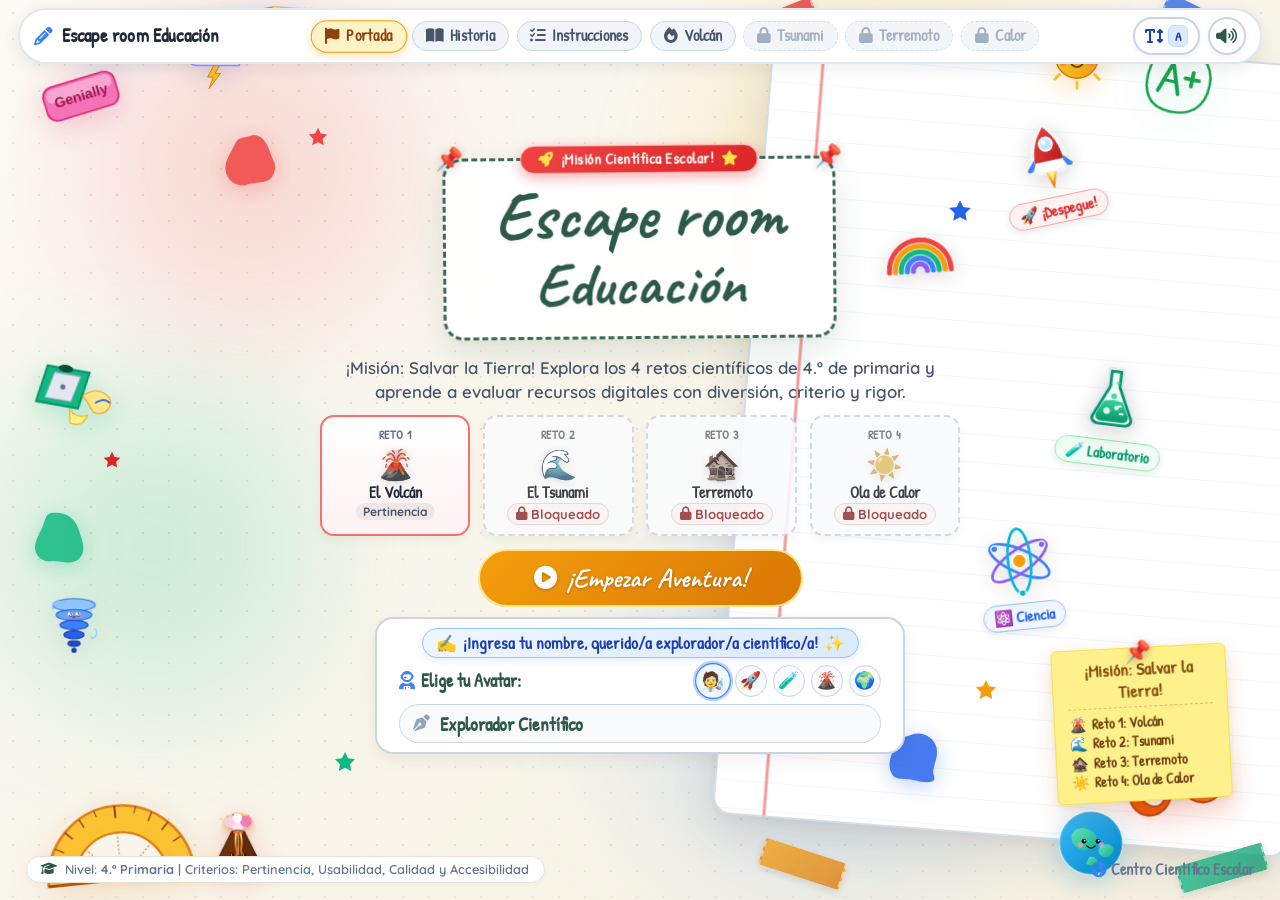
==== commit a81e6a3d: "mejorando el simulador de tsunami, aplicando mejores interfaces, mejorando todo en general" ====
--- a/index.html
+++ b/index.html
@@ -1,19 +1,21 @@
 <!DOCTYPE html>
 <html lang="es">
+
 <head>
   <meta charset="UTF-8">
   <meta name="viewport" content="width=device-width, initial-scale=1.0">
   <title>Escape room: Misión Salvar la Tierra | Educación Primaria</title>
-  
+
   <!-- Animate.css CDN -->
   <link rel="stylesheet" href="https://cdnjs.cloudflare.com/ajax/libs/animate.css/4.1.1/animate.min.css">
   <!-- Font Awesome 6 Icons -->
   <link rel="stylesheet" href="https://cdnjs.cloudflare.com/ajax/libs/font-awesome/6.5.1/css/all.min.css">
-  
+
   <!-- Estilos propios (Estética Escolar Genially Limpia y Fiel) -->
   <link rel="stylesheet" href="assets/css/styles.css">
   <link rel="stylesheet" href="assets/css/animations.css">
 </head>
+
 <body>
 
   <!-- Elementos de Papelería Escolar y Fondo Mágico Infantil -->
@@ -41,27 +43,28 @@
       <svg viewBox="0 0 80 80" class="sticker-svg">
         <defs>
           <linearGradient id="rocketBodyGrad" x1="0" y1="0" x2="1" y2="1">
-            <stop offset="0%" stop-color="#EF4444"/>
-            <stop offset="100%" stop-color="#B91C1C"/>
+            <stop offset="0%" stop-color="#EF4444" />
+            <stop offset="100%" stop-color="#B91C1C" />
           </linearGradient>
           <linearGradient id="rocketFlameGrad" x1="0" y1="0" x2="0" y2="1">
-            <stop offset="0%" stop-color="#FDE047"/>
-            <stop offset="100%" stop-color="#EA580C"/>
+            <stop offset="0%" stop-color="#FDE047" />
+            <stop offset="100%" stop-color="#EA580C" />
           </linearGradient>
         </defs>
         <!-- Borde blanco de pegatina escolar -->
-        <path d="M40 8 C40 8 58 24 58 48 C58 54 54 58 48 58 L32 58 C26 58 22 54 22 48 C22 24 40 8 40 8 Z" fill="#FFFFFF" stroke="#F1F5F9" stroke-width="4"/>
+        <path d="M40 8 C40 8 58 24 58 48 C58 54 54 58 48 58 L32 58 C26 58 22 54 22 48 C22 24 40 8 40 8 Z" fill="#FFFFFF"
+          stroke="#F1F5F9" stroke-width="4" />
         <!-- Cuerpo del Cohete -->
-        <path d="M40 10 C40 10 55 25 55 46 L25 46 C25 25 40 10 40 10 Z" fill="url(#rocketBodyGrad)"/>
+        <path d="M40 10 C40 10 55 25 55 46 L25 46 C25 25 40 10 40 10 Z" fill="url(#rocketBodyGrad)" />
         <!-- Ventanilla -->
-        <circle cx="40" cy="28" r="7" fill="#BAE6FD" stroke="#FFFFFF" stroke-width="2"/>
-        <circle cx="38" cy="26" r="2.5" fill="#FFFFFF"/>
+        <circle cx="40" cy="28" r="7" fill="#BAE6FD" stroke="#FFFFFF" stroke-width="2" />
+        <circle cx="38" cy="26" r="2.5" fill="#FFFFFF" />
         <!-- Alerones -->
-        <path d="M25 42 L16 52 C15 54 18 56 22 54 L25 48 Z" fill="#3B82F6"/>
-        <path d="M55 42 L64 52 C65 54 62 56 58 54 L55 48 Z" fill="#3B82F6"/>
+        <path d="M25 42 L16 52 C15 54 18 56 22 54 L25 48 Z" fill="#3B82F6" />
+        <path d="M55 42 L64 52 C65 54 62 56 58 54 L55 48 Z" fill="#3B82F6" />
         <!-- Llama propulsora -->
-        <path d="M34 58 Q40 76 40 76 Q40 76 46 58 Z" fill="url(#rocketFlameGrad)"/>
-        <path d="M37 58 Q40 68 40 68 Q40 68 43 58 Z" fill="#FEF08A"/>
+        <path d="M34 58 Q40 76 40 76 Q40 76 46 58 Z" fill="url(#rocketFlameGrad)" />
+        <path d="M37 58 Q40 68 40 68 Q40 68 43 58 Z" fill="#FEF08A" />
       </svg>
       <span class="sticker-badge badge-red">🚀 ¡Despegue!</span>
     </div>
@@ -71,24 +74,27 @@
       <svg viewBox="0 0 80 80" class="sticker-svg">
         <defs>
           <linearGradient id="flaskLiquidGrad" x1="0" y1="0" x2="0" y2="1">
-            <stop offset="0%" stop-color="#34D399"/>
-            <stop offset="100%" stop-color="#059669"/>
+            <stop offset="0%" stop-color="#34D399" />
+            <stop offset="100%" stop-color="#059669" />
           </linearGradient>
         </defs>
         <!-- Borde de pegatina -->
-        <path d="M33 10 L47 10 L47 28 L62 59 C65 65 61 70 54 70 L26 70 C19 70 15 65 18 59 L33 28 Z" fill="#FFFFFF" stroke="#E2E8F0" stroke-width="4"/>
+        <path d="M33 10 L47 10 L47 28 L62 59 C65 65 61 70 54 70 L26 70 C19 70 15 65 18 59 L33 28 Z" fill="#FFFFFF"
+          stroke="#E2E8F0" stroke-width="4" />
         <!-- Matraz de vidrio -->
-        <path d="M35 12 L45 12 L45 28 L60 60 C62 64 59 68 54 68 L26 68 C21 68 18 64 20 60 L35 28 Z" fill="#F0FDF4" stroke="#059669" stroke-width="3" stroke-linejoin="round"/>
+        <path d="M35 12 L45 12 L45 28 L60 60 C62 64 59 68 54 68 L26 68 C21 68 18 64 20 60 L35 28 Z" fill="#F0FDF4"
+          stroke="#059669" stroke-width="3" stroke-linejoin="round" />
         <!-- Líquido químico burbujeante -->
-        <path d="M23 58 L30 44 Q40 40 50 44 L57 58 C58 61 56 65 52 65 L28 65 C24 65 22 61 23 58 Z" fill="url(#flaskLiquidGrad)"/>
+        <path d="M23 58 L30 44 Q40 40 50 44 L57 58 C58 61 56 65 52 65 L28 65 C24 65 22 61 23 58 Z"
+          fill="url(#flaskLiquidGrad)" />
         <!-- Burbujas -->
-        <circle cx="34" cy="54" r="3.5" fill="#FFFFFF" opacity="0.85"/>
-        <circle cx="44" cy="50" r="2.5" fill="#FFFFFF" opacity="0.85"/>
-        <circle cx="40" cy="38" r="3" fill="#34D399" opacity="0.9"/>
-        <circle cx="43" cy="24" r="2" fill="#34D399" opacity="0.7"/>
+        <circle cx="34" cy="54" r="3.5" fill="#FFFFFF" opacity="0.85" />
+        <circle cx="44" cy="50" r="2.5" fill="#FFFFFF" opacity="0.85" />
+        <circle cx="40" cy="38" r="3" fill="#34D399" opacity="0.9" />
+        <circle cx="43" cy="24" r="2" fill="#34D399" opacity="0.7" />
         <!-- Marcas de medición -->
-        <line x1="47" y1="56" x2="52" y2="56" stroke="#FFFFFF" stroke-width="2"/>
-        <line x1="45" y1="48" x2="49" y2="48" stroke="#FFFFFF" stroke-width="2"/>
+        <line x1="47" y1="56" x2="52" y2="56" stroke="#FFFFFF" stroke-width="2" />
+        <line x1="45" y1="48" x2="49" y2="48" stroke="#FFFFFF" stroke-width="2" />
       </svg>
       <span class="sticker-badge badge-green">🧪 Laboratorio</span>
     </div>
@@ -96,13 +102,16 @@
     <!-- Sticker 3: Átomo Científico y Cuántico -->
     <div class="science-sticker sticker-atom" title="Ciencia y Física">
       <svg viewBox="0 0 80 80" class="sticker-svg atom-spinning">
-        <ellipse cx="40" cy="40" rx="34" ry="12" fill="none" stroke="#3B82F6" stroke-width="2.8" transform="rotate(30 40 40)"/>
-        <ellipse cx="40" cy="40" rx="34" ry="12" fill="none" stroke="#8B5CF6" stroke-width="2.8" transform="rotate(-30 40 40)"/>
-        <ellipse cx="40" cy="40" rx="34" ry="12" fill="none" stroke="#06B6D4" stroke-width="2.8" transform="rotate(90 40 40)"/>
-        <circle cx="40" cy="40" r="7.5" fill="#F59E0B" stroke="#FFFFFF" stroke-width="2"/>
-        <circle cx="15" cy="25" r="3.5" fill="#3B82F6" stroke="#FFFFFF" stroke-width="1.2"/>
-        <circle cx="65" cy="25" r="3.5" fill="#8B5CF6" stroke="#FFFFFF" stroke-width="1.2"/>
-        <circle cx="40" cy="74" r="3.5" fill="#06B6D4" stroke="#FFFFFF" stroke-width="1.2"/>
+        <ellipse cx="40" cy="40" rx="34" ry="12" fill="none" stroke="#3B82F6" stroke-width="2.8"
+          transform="rotate(30 40 40)" />
+        <ellipse cx="40" cy="40" rx="34" ry="12" fill="none" stroke="#8B5CF6" stroke-width="2.8"
+          transform="rotate(-30 40 40)" />
+        <ellipse cx="40" cy="40" rx="34" ry="12" fill="none" stroke="#06B6D4" stroke-width="2.8"
+          transform="rotate(90 40 40)" />
+        <circle cx="40" cy="40" r="7.5" fill="#F59E0B" stroke="#FFFFFF" stroke-width="2" />
+        <circle cx="15" cy="25" r="3.5" fill="#3B82F6" stroke="#FFFFFF" stroke-width="1.2" />
+        <circle cx="65" cy="25" r="3.5" fill="#8B5CF6" stroke="#FFFFFF" stroke-width="1.2" />
+        <circle cx="40" cy="74" r="3.5" fill="#06B6D4" stroke="#FFFFFF" stroke-width="1.2" />
       </svg>
       <span class="sticker-badge badge-blue">⚛️ Ciencia</span>
     </div>
@@ -110,11 +119,11 @@
     <!-- Sticker 4: Arcoíris Meteorológico -->
     <div class="science-sticker sticker-rainbow" title="Meteorología Escolar">
       <svg viewBox="0 0 82 52" class="sticker-svg">
-        <path d="M10 46 A31 31 0 0 1 72 46" fill="none" stroke="#EF4444" stroke-width="5" stroke-linecap="round"/>
-        <path d="M16 46 A25 25 0 0 1 66 46" fill="none" stroke="#F59E0B" stroke-width="5" stroke-linecap="round"/>
-        <path d="M22 46 A19 19 0 0 1 60 46" fill="none" stroke="#10B981" stroke-width="5" stroke-linecap="round"/>
-        <path d="M28 46 A13 13 0 0 1 54 46" fill="none" stroke="#3B82F6" stroke-width="5" stroke-linecap="round"/>
-        <path d="M34 46 A7 7 0 0 1 48 46" fill="none" stroke="#8B5CF6" stroke-width="5" stroke-linecap="round"/>
+        <path d="M10 46 A31 31 0 0 1 72 46" fill="none" stroke="#EF4444" stroke-width="5" stroke-linecap="round" />
+        <path d="M16 46 A25 25 0 0 1 66 46" fill="none" stroke="#F59E0B" stroke-width="5" stroke-linecap="round" />
+        <path d="M22 46 A19 19 0 0 1 60 46" fill="none" stroke="#10B981" stroke-width="5" stroke-linecap="round" />
+        <path d="M28 46 A13 13 0 0 1 54 46" fill="none" stroke="#3B82F6" stroke-width="5" stroke-linecap="round" />
+        <path d="M34 46 A7 7 0 0 1 48 46" fill="none" stroke="#8B5CF6" stroke-width="5" stroke-linecap="round" />
       </svg>
     </div>
 
@@ -133,33 +142,59 @@
     <!-- Salpicaduras de Pintura Artística Escolar (Rojo puro, Azul vivo, Verde) -->
     <div class="paint-splat paint-splat-red splat-pulsing" title="Mancha roja pura">
       <svg viewBox="0 0 100 100" width="100%" height="100%">
-        <path d="M50,15 C65,10 75,25 80,40 C85,55 92,60 85,75 C78,90 60,85 45,90 C30,95 15,85 12,70 C9,55 18,45 25,30 C32,15 35,20 50,15 Z" fill="#EF4444" />
+        <path
+          d="M50,15 C65,10 75,25 80,40 C85,55 92,60 85,75 C78,90 60,85 45,90 C30,95 15,85 12,70 C9,55 18,45 25,30 C32,15 35,20 50,15 Z"
+          fill="#EF4444" />
       </svg>
     </div>
     <div class="paint-splat paint-splat-blue splat-pulsing" style="animation-delay: 1.5s;" title="Mancha azul viva">
       <svg viewBox="0 0 100 100" width="100%" height="100%">
-        <path d="M45,18 C62,12 80,22 84,38 C88,54 75,70 80,82 C85,94 65,92 50,88 C35,84 20,90 14,76 C8,62 14,48 22,34 C30,20 28,24 45,18 Z" fill="#2563EB" />
-      </svg>
-    </div>
-    <div class="paint-splat paint-splat-green splat-pulsing" style="animation-delay: 2.8s;" title="Mancha verde esmeralda">
+        <path
+          d="M45,18 C62,12 80,22 84,38 C88,54 75,70 80,82 C85,94 65,92 50,88 C35,84 20,90 14,76 C8,62 14,48 22,34 C30,20 28,24 45,18 Z"
+          fill="#2563EB" />
+      </svg>
+    </div>
+    <div class="paint-splat paint-splat-green splat-pulsing" style="animation-delay: 2.8s;"
+      title="Mancha verde esmeralda">
       <svg viewBox="0 0 100 100" width="100%" height="100%">
-        <path d="M52,14 C68,16 78,28 82,42 C86,56 94,72 82,84 C70,96 52,86 38,88 C24,90 12,78 14,64 C16,50 24,42 28,28 C32,14 36,12 52,14 Z" fill="#10B981" />
+        <path
+          d="M52,14 C68,16 78,28 82,42 C86,56 94,72 82,84 C70,96 52,86 38,88 C24,90 12,78 14,64 C16,50 24,42 28,28 C32,14 36,12 52,14 Z"
+          fill="#10B981" />
       </svg>
     </div>
 
     <!-- Mascotas Tiernas Animadas Flotantes -->
-    <img src="assets/media/sun-sunglasses.svg" alt="Solecito sonriente" class="decor-sun" title="¡Hola, explorador científico!">
+    <img src="assets/media/sun-sunglasses.svg" alt="Solecito sonriente" class="decor-sun"
+      title="¡Hola, explorador científico!">
     <img src="assets/media/earth-planet.svg" alt="Planeta Tierra" class="decor-earth" title="¡Misión Salvar la Tierra!">
     <img src="assets/media/cloud-thunder.svg" alt="Nubecita tierna" class="decor-cloud">
     <img src="assets/media/tornado-cute.svg" alt="Tornadito alegre" class="decor-tornado">
     <img src="assets/media/volcano-cute.svg" alt="Volcancito" class="decor-volcano-mini">
 
     <!-- Destellos mágicos y estrellitas en SVG vectorial (Cero parpadeo o jitter de fuentes) -->
-    <svg class="decor-sparkle" style="top: 14%; left: 24%; width: 22px; height: 22px; fill: #EF4444;" viewBox="0 0 24 24"><path d="M12 2l3.09 6.26L22 9.27l-5 4.87 1.18 6.88L12 17.77l-6.18 3.25L7 14.14 2 9.27l6.91-1.01L12 2z"/></svg>
-    <svg class="decor-sparkle" style="top: 22%; right: 24%; width: 26px; height: 26px; fill: #2563EB; animation-delay: 0.8s;" viewBox="0 0 24 24"><path d="M12 2l3.09 6.26L22 9.27l-5 4.87 1.18 6.88L12 17.77l-6.18 3.25L7 14.14 2 9.27l6.91-1.01L12 2z"/></svg>
-    <svg class="decor-sparkle" style="bottom: 14%; left: 26%; width: 24px; height: 24px; fill: #10B981; animation-delay: 1.4s;" viewBox="0 0 24 24"><path d="M12 2l3.09 6.26L22 9.27l-5 4.87 1.18 6.88L12 17.77l-6.18 3.25L7 14.14 2 9.27l6.91-1.01L12 2z"/></svg>
-    <svg class="decor-sparkle" style="bottom: 22%; right: 22%; width: 24px; height: 24px; fill: #F59E0B; animation-delay: 0.5s;" viewBox="0 0 24 24"><path d="M12 2l3.09 6.26L22 9.27l-5 4.87 1.18 6.88L12 17.77l-6.18 3.25L7 14.14 2 9.27l6.91-1.01L12 2z"/></svg>
-    <svg class="decor-sparkle" style="top: 50%; left: 8%; width: 20px; height: 20px; fill: #DC2626; animation-delay: 1.8s;" viewBox="0 0 24 24"><path d="M12 2l3.09 6.26L22 9.27l-5 4.87 1.18 6.88L12 17.77l-6.18 3.25L7 14.14 2 9.27l6.91-1.01L12 2z"/></svg>
+    <svg class="decor-sparkle" style="top: 14%; left: 24%; width: 22px; height: 22px; fill: #EF4444;"
+      viewBox="0 0 24 24">
+      <path d="M12 2l3.09 6.26L22 9.27l-5 4.87 1.18 6.88L12 17.77l-6.18 3.25L7 14.14 2 9.27l6.91-1.01L12 2z" />
+    </svg>
+    <svg class="decor-sparkle"
+      style="top: 22%; right: 24%; width: 26px; height: 26px; fill: #2563EB; animation-delay: 0.8s;"
+      viewBox="0 0 24 24">
+      <path d="M12 2l3.09 6.26L22 9.27l-5 4.87 1.18 6.88L12 17.77l-6.18 3.25L7 14.14 2 9.27l6.91-1.01L12 2z" />
+    </svg>
+    <svg class="decor-sparkle"
+      style="bottom: 14%; left: 26%; width: 24px; height: 24px; fill: #10B981; animation-delay: 1.4s;"
+      viewBox="0 0 24 24">
+      <path d="M12 2l3.09 6.26L22 9.27l-5 4.87 1.18 6.88L12 17.77l-6.18 3.25L7 14.14 2 9.27l6.91-1.01L12 2z" />
+    </svg>
+    <svg class="decor-sparkle"
+      style="bottom: 22%; right: 22%; width: 24px; height: 24px; fill: #F59E0B; animation-delay: 0.5s;"
+      viewBox="0 0 24 24">
+      <path d="M12 2l3.09 6.26L22 9.27l-5 4.87 1.18 6.88L12 17.77l-6.18 3.25L7 14.14 2 9.27l6.91-1.01L12 2z" />
+    </svg>
+    <svg class="decor-sparkle"
+      style="top: 50%; left: 8%; width: 20px; height: 20px; fill: #DC2626; animation-delay: 1.8s;" viewBox="0 0 24 24">
+      <path d="M12 2l3.09 6.26L22 9.27l-5 4.87 1.18 6.88L12 17.77l-6.18 3.25L7 14.14 2 9.27l6.91-1.01L12 2z" />
+    </svg>
 
     <!-- Útiles Escolares Fieles a la Imagen (Ubicados sin tapar nada) -->
     <img src="assets/media/pencil.svg" alt="Lápiz escolar" class="decor-pencil">
@@ -171,7 +206,7 @@
   </div>
 
   <div class="escape-room-screen">
-    
+
     <!-- Barra Superior HUD (Visible, Grande y Equilibrada) -->
     <header class="top-hud animate__animated animate__fadeInDown">
       <div class="mission-logo">
@@ -181,6 +216,8 @@
 
       <nav class="mission-progress" aria-label="Progreso de las salas">
         <div class="step-badge active"><i class="fa-solid fa-flag"></i> Portada</div>
+        <a href="assets/html/historia.html" class="step-badge"><i class="fa-solid fa-book-open"></i> Historia</a>
+        <a href="assets/html/instrucciones.html" class="step-badge"><i class="fa-solid fa-list-check"></i> Instrucciones</a>
         <a href="assets/html/sala1-volcan.html" class="step-badge"><i class="fa-solid fa-fire"></i> Volcán</a>
         <a href="assets/html/sala2-tsunami.html" class="step-badge"><i class="fa-solid fa-water"></i> Tsunami</a>
         <a href="assets/html/sala3-terremoto.html" class="step-badge"><i class="fa-solid fa-house-crack"></i> Terremoto</a>
@@ -189,7 +226,8 @@
 
       <div class="hud-actions">
         <!-- Botón de Accesibilidad de Tamaño de Texto -->
-        <button id="btnTextSize" class="accessibility-toggle-btn" type="button" title="Ajustar tamaño de texto (Normal / Grande / Extra Grande)" aria-label="Ajustar tamaño de texto">
+        <button id="btnTextSize" class="accessibility-toggle-btn" type="button"
+          title="Ajustar tamaño de texto (Normal / Grande / Extra Grande)" aria-label="Ajustar tamaño de texto">
           <i class="fa-solid fa-text-height"></i>
           <span class="text-size-tag">A</span>
         </button>
@@ -203,7 +241,7 @@
 
     <!-- Contenido Central Limpio, Colorido y con Vida -->
     <main class="hero-wrapper animate__animated animate__fadeIn">
-      
+
       <!-- Cuadro de Título con Borde Punteado Escolar, Pines y Cinta Superior -->
       <div class="title-dashed-box animate__animated animate__zoomIn">
         <!-- Chinchetas en las esquinas -->
@@ -212,7 +250,8 @@
 
         <!-- Cinta Roja Superior Vibrante -->
         <div class="title-ribbon-badge">
-          <i class="fa-solid fa-rocket" style="color: #FDE047;"></i> ¡Misión Científica Escolar! <i class="fa-solid fa-star" style="color: #FDE047;"></i>
+          <i class="fa-solid fa-rocket" style="color: #FDE047;"></i> ¡Misión Científica Escolar! <i
+            class="fa-solid fa-star" style="color: #FDE047;"></i>
         </div>
 
         <h1>Escape room</h1>
@@ -221,30 +260,35 @@
 
       <!-- Subtítulo Genially Claro y Legible -->
       <p class="hero-subtitle-genially">
-        ¡Misión: Salvar la Tierra! Explora los 4 retos científicos de 4.º de primaria y aprende a evaluar recursos digitales con diversión, criterio y rigor.
+        ¡Misión: Salvar la Tierra! Explora los 4 retos científicos de 4.º de primaria y aprende a evaluar recursos
+        digitales con diversión, criterio y rigor.
       </p>
 
       <!-- Tira Interactiva de los 4 Desafíos Científicos (Con protección secuencial de Escape Room) -->
       <div class="missions-grid-preview animate__animated animate__fadeInUp">
-        <a href="assets/html/sala1-volcan.html" class="mission-mini-card card-volcano" data-room="sala1" title="Reto 1: El Volcán (Criterio: Pertinencia)">
+        <a href="assets/html/sala1-volcan.html" class="mission-mini-card card-volcano" data-room="sala1"
+          title="Reto 1: El Volcán (Criterio: Pertinencia)">
           <span class="mini-card-step">Reto 1</span>
           <span class="mini-card-icon">🌋</span>
           <span class="mini-card-title">El Volcán</span>
           <span class="mini-card-tag">Pertinencia</span>
         </a>
-        <a href="assets/html/sala2-tsunami.html" class="mission-mini-card card-tsunami" data-room="sala2" title="Reto 2: El Tsunami (Criterio: Usabilidad)">
+        <a href="assets/html/sala2-tsunami.html" class="mission-mini-card card-tsunami" data-room="sala2"
+          title="Reto 2: El Tsunami (Criterio: Usabilidad)">
           <span class="mini-card-step">Reto 2</span>
           <span class="mini-card-icon">🌊</span>
           <span class="mini-card-title">El Tsunami</span>
           <span class="mini-card-tag">Usabilidad</span>
         </a>
-        <a href="assets/html/sala3-terremoto.html" class="mission-mini-card card-earthquake" data-room="sala3" title="Reto 3: El Terremoto (Criterio: Calidad)">
+        <a href="assets/html/sala3-terremoto.html" class="mission-mini-card card-earthquake" data-room="sala3"
+          title="Reto 3: El Terremoto (Criterio: Calidad)">
           <span class="mini-card-step">Reto 3</span>
           <span class="mini-card-icon">🏚️</span>
           <span class="mini-card-title">Terremoto</span>
           <span class="mini-card-tag">Calidad</span>
         </a>
-        <a href="assets/html/sala4-calor.html" class="mission-mini-card card-heat" data-room="sala4" title="Reto 4: La Ola de Calor (Criterio: Accesibilidad)">
+        <a href="assets/html/sala4-calor.html" class="mission-mini-card card-heat" data-room="sala4"
+          title="Reto 4: La Ola de Calor (Criterio: Accesibilidad)">
           <span class="mini-card-step">Reto 4</span>
           <span class="mini-card-icon">☀️</span>
           <span class="mini-card-title">Ola de Calor</span>
@@ -253,14 +297,15 @@
       </div>
 
       <!-- Botón "Empezar" estilo Genially con Animación Fluida y Segura (CERO Bug de Líneas) -->
-      <button id="startMissionBtn" class="btn-empezar-genially" type="button" title="Comenzar el Escape Room Científico">
+      <button id="startMissionBtn" class="btn-empezar-genially" type="button"
+        title="Comenzar el Escape Room Científico">
         <i class="fa-solid fa-circle-play" style="font-size: 1.45rem; color: #FFF;"></i>
         <span>¡Empezar Aventura!</span>
       </button>
 
       <!-- Identificación del Explorador Científico con Énfasis y Etiqueta Amigable -->
       <div class="student-tag-box animate__animated animate__fadeInUp">
-        
+
         <!-- Nudge / Etiqueta de Énfasis Infantil -->
         <div class="explorer-nudge-badge">
           <span>✍️</span>
@@ -273,7 +318,8 @@
             <i class="fa-solid fa-user-astronaut" style="color: var(--pencil-blue);"></i> Elige tu Avatar:
           </label>
           <div style="display: flex; gap: 6px;" id="avatarChips">
-            <button type="button" class="avatar-chip active" data-avatar="🧑‍🔬" title="Explorador Científico">🧑‍🔬</button>
+            <button type="button" class="avatar-chip active" data-avatar="🧑‍🔬"
+              title="Explorador Científico">🧑‍🔬</button>
             <button type="button" class="avatar-chip" data-avatar="🚀" title="Astronauta">🚀</button>
             <button type="button" class="avatar-chip" data-avatar="🧪" title="Química">🧪</button>
             <button type="button" class="avatar-chip" data-avatar="🌋" title="Vulcanología">🌋</button>
@@ -283,7 +329,9 @@
 
         <div class="explorer-input-wrapper">
           <i class="fa-solid fa-pen-nib input-pen-icon"></i>
-          <input type="text" id="explorerNameInput" class="explorer-name-field" placeholder="Escribe tu nombre aquí, explorador..." value="Explorador Científico" maxlength="28" autocomplete="name">
+          <input type="text" id="explorerNameInput" class="explorer-name-field"
+            placeholder="Escribe tu nombre aquí, explorador..." value="Explorador Científico" maxlength="28"
+            autocomplete="name">
         </div>
 
       </div>
@@ -338,12 +386,13 @@
     document.getElementById('startMissionBtn').addEventListener('click', () => {
       const val = nameInput.value.trim() || 'Explorador Científico';
       localStorage.setItem('explorer_name', val);
-      
+
       if (window.escapeSound) window.escapeSound.playPop();
       setTimeout(() => {
-        window.location.href = 'assets/html/sala1-volcan.html';
+        window.location.href = 'assets/html/historia.html';
       }, 250);
     });
   </script>
 </body>
-</html>
+
+</html>
--- a/assets/css/styles.css
+++ b/assets/css/styles.css
@@ -807,6 +807,82 @@
   border-color: #86EFAC;
 }
 
+/* Botón de Música Relajante de Fondo (BGM) */
+.bgm-toggle-btn {
+  background: #FFFFFF;
+  border: 2px solid #CBD5E1;
+  color: #7C3AED;
+  width: 38px;
+  height: 38px;
+  border-radius: 50%;
+  display: flex;
+  align-items: center;
+  justify-content: center;
+  font-size: 1.05rem;
+  cursor: pointer;
+  position: relative;
+  transition: transform 0.2s, background 0.2s, border-color 0.2s, box-shadow 0.2s;
+  box-shadow: 0 2px 6px rgba(0, 0, 0, 0.05);
+}
+
+.bgm-toggle-btn:hover {
+  transform: scale(1.08);
+  background: #F5F3FF;
+  border-color: #C4B5FD;
+}
+
+.bgm-toggle-btn.bgm-active {
+  background: #F5F3FF;
+  border-color: #8B5CF6;
+  color: #6D28D9;
+  box-shadow: 0 0 12px rgba(139, 92, 246, 0.35);
+}
+
+.bgm-toggle-btn.bgm-muted {
+  color: #94A3B8;
+  border-color: #E2E8F0;
+  background: #F8FAFC;
+  opacity: 0.85;
+}
+
+/* 3 Barritas animadas del ecualizador musical en el botón */
+.bgm-wave-bars {
+  position: absolute;
+  bottom: 4px;
+  display: flex;
+  align-items: flex-end;
+  gap: 2px;
+  height: 7px;
+  pointer-events: none;
+}
+
+.bgm-wave-bars span {
+  width: 2px;
+  background: #7C3AED;
+  border-radius: 1px;
+  height: 2px;
+  animation: bgmBarBounce 0.7s ease-in-out infinite alternate;
+}
+
+.bgm-wave-bars span:nth-child(2) {
+  animation-delay: 0.22s;
+  height: 5px;
+}
+
+.bgm-wave-bars span:nth-child(3) {
+  animation-delay: 0.44s;
+  height: 3px;
+}
+
+.bgm-toggle-btn.bgm-muted .bgm-wave-bars {
+  display: none;
+}
+
+@keyframes bgmBarBounce {
+  0% { height: 2px; }
+  100% { height: 7px; }
+}
+
 /* Toast Notificación de Accesibilidad */
 .accessibility-toast {
   position: fixed;
@@ -1431,12 +1507,18 @@
    ========================================================================== */
 .room-content-grid {
   display: grid;
-  grid-template-columns: 1.18fr 0.82fr;
-  gap: clamp(0.7rem, 1.3vw, 1.3rem);
+  grid-template-columns: 1.55fr 0.45fr;
+  gap: clamp(0.5rem, 1vw, 1rem);
   flex: 1;
-  margin: clamp(0.3rem, 0.8vh, 0.6rem) 0;
+  margin: clamp(0.2rem, 0.6vh, 0.45rem) 0;
   min-height: 0;
-  height: calc(100vh - clamp(90px, 12vh, 116px));
+  height: calc(100vh - clamp(85px, 11vh, 108px));
+}
+
+@media (max-width: 1200px) {
+  .room-content-grid {
+    grid-template-columns: 1.42fr 0.58fr;
+  }
 }
 
 @media (max-width: 992px) {
@@ -1452,7 +1534,7 @@
   border: 2px solid var(--paper-border);
   border-radius: var(--radius-card);
   box-shadow: var(--paper-shadow);
-  padding: clamp(0.6rem, 1.2vh, 1rem);
+  padding: clamp(0.55rem, 1.1vh, 0.95rem);
   display: flex;
   flex-direction: column;
   position: relative;
@@ -1469,8 +1551,154 @@
   display: flex;
   align-items: center;
   justify-content: space-between;
-  margin-bottom: 0.5rem;
+  margin-bottom: 0.45rem;
   flex-shrink: 0;
+  gap: 8px;
+  flex-wrap: wrap;
+}
+
+/* ==========================================================================
+   PESTAÑAS DE MODALIDAD DUAL (VIDEO / JUEGO Y SIMULADOR)
+   ========================================================================== */
+.mode-tabs-container {
+  display: inline-flex;
+  align-items: center;
+  gap: 6px;
+  background: #E2E8F0;
+  padding: 4px 6px;
+  border-radius: var(--radius-pill);
+  box-shadow: inset 0 2px 5px rgba(0, 0, 0, 0.08);
+  border: 1.5px solid #CBD5E1;
+  flex-wrap: wrap;
+}
+
+.mode-tab-btn {
+  display: inline-flex;
+  align-items: center;
+  gap: 8px;
+  padding: 6px 14px;
+  border-radius: var(--radius-pill);
+  font-family: var(--font-hand);
+  font-size: 1rem;
+  font-weight: 700;
+  border: 2px solid transparent;
+  background: transparent;
+  color: #475569;
+  cursor: pointer;
+  transition: all 0.25s cubic-bezier(0.16, 1, 0.3, 1);
+  position: relative;
+  text-decoration: none;
+  line-height: 1.2;
+}
+
+.mode-tab-btn:hover {
+  color: #0F172A;
+  background: rgba(255, 255, 255, 0.75);
+  transform: translateY(-1px);
+}
+
+.tab-badge-number {
+  width: 22px;
+  height: 22px;
+  border-radius: 50%;
+  background: rgba(0, 0, 0, 0.1);
+  display: inline-flex;
+  align-items: center;
+  justify-content: center;
+  font-size: 0.85rem;
+  font-weight: bold;
+  transition: all 0.2s;
+}
+
+.tab-tag-first {
+  background: #2563EB;
+  color: #FFFFFF;
+  font-size: 0.72rem;
+  padding: 2px 7px;
+  border-radius: 6px;
+  text-transform: uppercase;
+  letter-spacing: 0.5px;
+  font-family: var(--font-body);
+  font-weight: 700;
+  box-shadow: 0 1px 3px rgba(37, 99, 235, 0.3);
+}
+
+.tab-tag-sim {
+  background: #EF4444;
+  color: #FFFFFF;
+  font-size: 0.72rem;
+  padding: 2px 7px;
+  border-radius: 6px;
+  text-transform: uppercase;
+  letter-spacing: 0.5px;
+  font-family: var(--font-body);
+  font-weight: 700;
+  box-shadow: 0 1px 3px rgba(239, 68, 68, 0.3);
+}
+
+.tab-tag-tsunami-sim {
+  background: #0D9488;
+  color: #FFFFFF;
+  font-size: 0.72rem;
+  padding: 2px 7px;
+  border-radius: 6px;
+  text-transform: uppercase;
+  letter-spacing: 0.5px;
+  font-family: var(--font-body);
+  font-weight: 700;
+  box-shadow: 0 1px 3px rgba(13, 148, 136, 0.3);
+}
+
+/* Estado activo para la pestaña 1 (Video / Juego de Prevención) */
+.mode-tab-btn.active-video {
+  background: linear-gradient(135deg, #0284C7 0%, #0369A1 100%) !important;
+  color: #FFFFFF !important;
+  border-color: #38BDF8 !important;
+  box-shadow: 0 4px 14px rgba(2, 132, 199, 0.4) !important;
+}
+
+.mode-tab-btn.active-video .tab-badge-number {
+  background: #FFFFFF;
+  color: #0284C7;
+}
+
+.mode-tab-btn.active-video .tab-tag-first {
+  background: #FFFFFF;
+  color: #0369A1;
+}
+
+/* Estado activo para la pestaña 2 (Simulador) */
+.mode-tab-btn.active-sim {
+  background: linear-gradient(135deg, #0D9488 0%, #0F766E 100%) !important;
+  color: #FFFFFF !important;
+  border-color: #5EEAD4 !important;
+  box-shadow: 0 4px 14px rgba(13, 148, 136, 0.4) !important;
+}
+
+.mode-tab-btn.active-sim .tab-badge-number {
+  background: #FFFFFF;
+  color: #0F766E;
+}
+
+.mode-tab-btn.active-sim .tab-tag-sim,
+.mode-tab-btn.active-sim .tab-tag-tsunami-sim {
+  background: #FFFFFF;
+  color: #0F766E;
+}
+
+.mode-info-badge {
+  font-family: var(--font-hand);
+  font-size: 0.95rem;
+  font-weight: bold;
+  color: #0369A1;
+  background: #E0F2FE;
+  padding: 5px 14px;
+  border-radius: var(--radius-pill);
+  border: 1.5px solid #BAE6FD;
+  display: inline-flex;
+  align-items: center;
+  gap: 7px;
+  box-shadow: 0 2px 6px rgba(2, 132, 199, 0.1);
 }
 
 .resource-badge {
@@ -1478,11 +1706,11 @@
   align-items: center;
   gap: 0.4rem;
   background: #F1F5F9;
-  padding: 0.3rem 0.8rem;
+  padding: 0.25rem 0.75rem;
   border-radius: var(--radius-pill);
   font-family: var(--font-hand);
   font-weight: 700;
-  font-size: clamp(0.88rem, 1.05vw, 1rem);
+  font-size: clamp(0.85rem, 1vw, 0.98rem);
 }
 
 .resource-body {
@@ -1500,80 +1728,92 @@
   padding: 0.4rem;
 }
 
-/* Columna Derecha: Pregunta y Desbloqueo */
+/* Columna Derecha: Pregunta y Desbloqueo (Compacta a la derecha) */
 .question-column {
   border-top: 6px solid var(--btn-gold);
-  justify-content: space-between;
+  display: flex;
+  flex-direction: column;
+  justify-content: flex-start;
+  padding: clamp(0.55rem, 1.2vh, 0.85rem) clamp(0.6rem, 1vw, 0.95rem) !important;
 }
 
 .question-badge {
   display: inline-flex;
   align-items: center;
-  gap: 0.4rem;
+  gap: 0.35rem;
   background: var(--school-green-light);
   color: var(--school-green-title);
-  padding: 0.3rem 0.9rem;
+  padding: 0.2rem 0.75rem;
   border-radius: var(--radius-pill);
   font-family: var(--font-hand);
   font-weight: 700;
-  font-size: clamp(0.88rem, 1vw, 1rem);
-  margin-bottom: 0.4rem;
+  font-size: 0.85rem;
+  margin-bottom: 0.25rem;
 }
 
 .question-title {
   font-family: var(--font-script);
-  font-size: clamp(1.2rem, 1.6vw, 1.5rem);
+  font-size: clamp(1.02rem, 1.25vw, 1.18rem) !important;
   font-weight: 700;
   color: var(--school-green-title);
-  line-height: 1.25;
-  margin-bottom: 0.6rem;
-}
-
-/* Opciones de Selección */
+  line-height: 1.22;
+  margin-bottom: 0.4rem;
+}
+
+/* Opciones de Selección Directa (Botones de Acción) */
 .question-options-box {
   display: flex;
   flex-direction: column;
-  gap: clamp(0.4rem, 0.8vh, 0.65rem);
-  margin-bottom: 0.6rem;
-  flex: 1;
-  justify-content: center;
+  gap: 0.5rem;
+  margin: 0.45rem 0 0.25rem;
+  width: 100%;
 }
 
 .option-card {
   background: #FFFFFF;
-  border: 2.5px solid #E2E8F0;
-  border-radius: var(--radius-paper);
-  padding: clamp(0.5rem, 1vh, 0.75rem) clamp(0.7rem, 1vw, 1rem);
-  display: flex;
-  align-items: center;
-  gap: 0.7rem;
+  border: 2px solid #E2E8F0;
+  border-radius: 12px;
+  padding: 0.5rem 0.7rem;
+  display: flex;
+  align-items: flex-start;
+  gap: 0.65rem;
   cursor: pointer;
-  transition: all 0.2s ease;
-  font-size: clamp(0.85rem, 0.98vw, 0.96rem);
+  transition: all 0.2s cubic-bezier(0.16, 1, 0.3, 1);
+  font-size: 0.88rem;
   font-weight: 600;
   position: relative;
+  line-height: 1.25;
+  box-shadow: 0 2px 5px rgba(0, 0, 0, 0.04);
+  user-select: none;
 }
 
 .option-card:hover {
-  border-color: var(--pencil-blue);
+  border-color: #3B82F6;
   background: #F0F7FF;
   transform: translateY(-2px);
+  box-shadow: 0 5px 14px rgba(59, 130, 246, 0.18);
+}
+
+.option-card:active {
+  transform: scale(0.98);
 }
 
 .option-card.selected-correct {
   border-color: var(--stamp-green) !important;
   background: #F0FDF4 !important;
-  box-shadow: 0 4px 14px rgba(22, 163, 74, 0.2) !important;
+  box-shadow: 0 4px 12px rgba(22, 163, 74, 0.2) !important;
 }
 
 .option-card.selected-incorrect {
   border-color: #EF4444 !important;
   background: #FEF2F2 !important;
+  box-shadow: 0 4px 12px rgba(239, 68, 68, 0.15) !important;
 }
 
 .option-letter {
-  width: clamp(30px, 3.8vh, 36px);
-  height: clamp(30px, 3.8vh, 36px);
+  width: 28px;
+  height: 28px;
+  min-width: 28px;
   background: #E2E8F0;
   color: var(--text-main);
   border-radius: 50%;
@@ -1582,8 +1822,15 @@
   justify-content: center;
   font-family: var(--font-hand);
   font-weight: 700;
-  font-size: 1.15rem;
+  font-size: 0.95rem;
   flex-shrink: 0;
+  margin-top: 1px;
+  transition: all 0.18s ease;
+}
+
+.option-card:hover .option-letter {
+  background: #BFDBFE;
+  color: #1E40AF;
 }
 
 .option-card.selected-correct .option-letter {
@@ -1594,6 +1841,22 @@
 .option-card.selected-incorrect .option-letter {
   background: #EF4444;
   color: #FFFFFF;
+}
+
+.direct-select-hint {
+  display: inline-flex;
+  align-items: center;
+  justify-content: center;
+  gap: 6px;
+  background: #F8FAFC;
+  border: 1px dashed #CBD5E1;
+  border-radius: var(--radius-pill);
+  padding: 0.25rem 0.75rem;
+  font-family: var(--font-hand);
+  font-size: 0.82rem;
+  color: #64748B;
+  margin-top: 0.35rem;
+  text-align: center;
 }
 
 /* ==========================================================================
@@ -1861,13 +2124,201 @@
 .tsunami-scene-viewport {
   flex: 1;
   width: 100%;
-  min-height: 250px;
+  min-height: 290px;
   position: relative;
   overflow: hidden;
+  border-radius: 16px;
+  background: linear-gradient(180deg, #38BDF8 0%, #BAE6FD 45%, #E0F2FE 80%, #FEF08A 100%);
+  border: 2.5px solid rgba(2, 132, 199, 0.35);
+  box-shadow: inset 0 2px 14px rgba(0, 0, 0, 0.12), 0 8px 24px rgba(2, 132, 199, 0.1);
+}
+
+/* ==========================================================================
+   MEDIDOR VERTICAL EN EL EXTREMO IZQUIERDO (HUD DE CONTROL DE METROS)
+   ========================================================================== */
+.tsunami-vertical-gauge {
+  position: absolute;
+  top: 10px;
+  bottom: 10px;
+  left: 10px;
+  width: 90px;
+  z-index: 40;
+  background: rgba(15, 23, 42, 0.88);
+  backdrop-filter: blur(10px);
+  -webkit-backdrop-filter: blur(10px);
+  border: 2px solid rgba(56, 189, 248, 0.65);
   border-radius: 14px;
-  background: linear-gradient(180deg, #38BDF8 0%, #BAE6FD 45%, #E0F2FE 80%, #FEF08A 100%);
-  border: 2px solid rgba(2, 132, 199, 0.3);
-  box-shadow: inset 0 2px 10px rgba(0, 0, 0, 0.08);
+  box-shadow: 0 8px 30px rgba(0, 0, 0, 0.45), inset 0 1px 2px rgba(255, 255, 255, 0.25);
+  display: flex;
+  flex-direction: column;
+  align-items: center;
+  padding: 8px 5px;
+  box-sizing: border-box;
+  user-select: none;
+}
+
+.gauge-header {
+  display: flex;
+  flex-direction: column;
+  align-items: center;
+  gap: 2px;
+  width: 100%;
+  border-bottom: 1px solid rgba(56, 189, 248, 0.3);
+  padding-bottom: 6px;
+  margin-bottom: 6px;
+}
+
+.gauge-title {
+  font-family: var(--font-hand);
+  font-size: 0.7rem;
+  font-weight: 800;
+  letter-spacing: 0.8px;
+  color: #7DD3FC;
+  text-transform: uppercase;
+  display: flex;
+  align-items: center;
+  gap: 3px;
+}
+
+.gauge-digital-display {
+  display: flex;
+  align-items: baseline;
+  justify-content: center;
+  gap: 2px;
+  line-height: 1;
+}
+
+.gauge-number {
+  font-family: var(--font-script);
+  font-size: 1.65rem;
+  font-weight: 900;
+  color: #38BDF8;
+  text-shadow: 0 0 10px rgba(56, 189, 248, 0.6);
+  transition: color 0.3s ease, text-shadow 0.3s ease;
+}
+
+.gauge-unit {
+  font-family: var(--font-hand);
+  font-size: 0.85rem;
+  font-weight: 800;
+  color: #BAE6FD;
+}
+
+.gauge-severity-chip {
+  font-family: var(--font-hand);
+  font-size: 0.62rem;
+  font-weight: 800;
+  padding: 1px 6px;
+  border-radius: var(--radius-pill);
+  text-transform: uppercase;
+  letter-spacing: 0.5px;
+  transition: all 0.3s ease;
+}
+
+.chip-calm {
+  background: rgba(34, 197, 94, 0.25);
+  color: #4ADE80;
+  border: 1px solid #22C55E;
+}
+
+.chip-strong {
+  background: rgba(234, 179, 8, 0.25);
+  color: #FACC15;
+  border: 1px solid #EAB308;
+}
+
+.chip-tsunami {
+  background: rgba(239, 68, 68, 0.25);
+  color: #F87171;
+  border: 1px solid #EF4444;
+}
+
+.chip-mega {
+  background: rgba(168, 85, 247, 0.25);
+  color: #C084FC;
+  border: 1px solid #A855F7;
+}
+
+/* Contenedor central del slider vertical y los ticks */
+.gauge-slider-container {
+  flex: 1;
+  width: 100%;
+  display: flex;
+  align-items: center;
+  justify-content: space-between;
+  padding: 4px 2px;
+  box-sizing: border-box;
+  position: relative;
+}
+
+.gauge-range-wrapper {
+  position: relative;
+  height: 100%;
+  width: 24px;
+  display: flex;
+  align-items: center;
+  justify-content: center;
+}
+
+#tsunamiVerticalSlider {
+  -webkit-appearance: slider-vertical;
+  appearance: slider-vertical;
+  writing-mode: vertical-lr;
+  direction: rtl;
+  width: 20px;
+  height: 100%;
+  cursor: pointer;
+  background: transparent;
+  accent-color: #38BDF8;
+}
+
+/* Columna de Ticks de Altura al lado del slider */
+.gauge-ticks-column {
+  height: 100%;
+  display: flex;
+  flex-direction: column-reverse;
+  justify-content: space-between;
+  align-items: flex-start;
+  padding-left: 2px;
+}
+
+.gauge-tick-item {
+  display: flex;
+  align-items: center;
+  gap: 2px;
+  cursor: pointer;
+  opacity: 0.5;
+  transition: all 0.2s ease;
+}
+
+.gauge-tick-item:hover {
+  opacity: 0.9;
+  transform: scale(1.1);
+}
+
+.gauge-tick-item.tick-active {
+  opacity: 1;
+  transform: scale(1.15);
+}
+
+.gauge-tick-item[data-level="1"].tick-active .tick-label { color: #4ADE80; font-weight: 800; }
+.gauge-tick-item[data-level="5"].tick-active .tick-label { color: #FACC15; font-weight: 800; }
+.gauge-tick-item[data-level="10"].tick-active .tick-label { color: #FB923C; font-weight: 800; }
+.gauge-tick-item[data-level="15"].tick-active .tick-label { color: #F87171; font-weight: 800; }
+.gauge-tick-item[data-level="20"].tick-active .tick-label { color: #EF4444; font-weight: 800; }
+.gauge-tick-item[data-level="30"].tick-active .tick-label { color: #C084FC; font-weight: 900; }
+
+.tick-line {
+  font-size: 0.55rem;
+  color: rgba(186, 230, 253, 0.6);
+  line-height: 1;
+}
+
+.tick-label {
+  font-family: var(--font-hand);
+  font-size: 0.72rem;
+  color: #BAE6FD;
+  line-height: 1;
 }
 
 /* Pista Panorámica Continua (400% de ancho: cada Zona llena el 100% de la pantalla) */
@@ -1893,7 +2344,469 @@
 }
 
 /* ==========================================================================
-   ZONA 4: COLINA ALTA Y REFUGIO (+30m COTA SEGURA) - EXTREMO IZQUIERDO
+   CIELO, NUBES DERIVANTES Y SOL REALISTA (COMÚN EN TODAS LAS ZONAS)
+   ========================================================================== */
+.zone-sky-atmosphere {
+  position: absolute;
+  top: 0;
+  left: 0;
+  width: 100%;
+  height: 55%;
+  pointer-events: none;
+  overflow: hidden;
+}
+
+.vector-cloud {
+  position: absolute;
+  fill: rgba(255, 255, 255, 0.88);
+  filter: drop-shadow(0 4px 10px rgba(0, 0, 0, 0.06));
+  animation: cloudDrift linear infinite;
+}
+
+.cloud-layer-1 {
+  top: 12%;
+  width: 110px;
+  animation-duration: 48s;
+}
+
+.cloud-layer-2 {
+  top: 24%;
+  width: 85px;
+  opacity: 0.78;
+  animation-duration: 62s;
+  animation-delay: -18s;
+}
+
+.cloud-layer-3 {
+  top: 8%;
+  width: 140px;
+  opacity: 0.9;
+  animation-duration: 40s;
+  animation-delay: -8s;
+}
+
+@keyframes cloudDrift {
+  0% { transform: translateX(-150px); }
+  100% { transform: translateX(1100px); }
+}
+
+.vector-sun {
+  position: absolute;
+  top: 14px;
+  left: 115px;
+  width: 52px;
+  height: 52px;
+  pointer-events: none;
+  animation: sunRadiance 4s ease-in-out infinite alternate;
+}
+
+@keyframes sunRadiance {
+  0% { transform: scale(1); filter: drop-shadow(0 0 10px #FBBF24); }
+  100% { transform: scale(1.08); filter: drop-shadow(0 0 20px #F59E0B); }
+}
+
+.vector-seagull {
+  position: absolute;
+  fill: #FFFFFF;
+  filter: drop-shadow(0 2px 4px rgba(0, 0, 0, 0.15));
+  animation: gullSoar 4.5s ease-in-out infinite alternate;
+}
+
+@keyframes gullSoar {
+  0% { transform: translate(0, 0) rotate(-3deg); }
+  100% { transform: translate(-18px, -8px) rotate(4deg); }
+}
+
+/* ==========================================================================
+   ZONA 1: MAR PROFUNDO Y ORIGEN DEL TSUNAMI (0% A 25%)
+   ========================================================================== */
+.zone-deep-sea {
+  background: linear-gradient(180deg, #0284C7 0%, #0369A1 38%, #075985 70%, #0C4A6E 100%);
+}
+
+.deep-sea-water-base {
+  position: absolute;
+  bottom: 0;
+  left: 0;
+  width: 100%;
+  height: 105px;
+  background: linear-gradient(180deg, #0284C7 0%, #0369A1 50%, #082F49 100%);
+  border-top: 4px solid #7DD3FC;
+  z-index: 6;
+  transition: transform 2.5s ease-out;
+}
+
+.ocean-wave-surface {
+  position: absolute;
+  top: -10px;
+  left: 0;
+  width: 100%;
+  height: 14px;
+  background: radial-gradient(ellipse at center, rgba(255, 255, 255, 0.7) 0%, transparent 80%);
+  animation: oceanSurfaceRipples 2s infinite ease-in-out alternate;
+}
+
+/* Plataforma del lecho oceánico con falla sísmica y pendiente continental */
+.deep-sea-seabed-shelf {
+  position: absolute;
+  bottom: 0;
+  left: 0;
+  width: 100%;
+  height: 32px;
+  background: linear-gradient(180deg, #334155 0%, #1E293B 55%, #0F172A 100%);
+  border-top: 3px solid #64748B;
+  display: flex;
+  align-items: center;
+  justify-content: space-around;
+  padding: 0 10px;
+  box-sizing: border-box;
+  z-index: 7;
+}
+
+.fault-line-crack {
+  font-family: var(--font-hand);
+  font-size: 0.72rem;
+  font-weight: 800;
+  color: #F87171;
+  background: rgba(15, 23, 42, 0.85);
+  padding: 2px 8px;
+  border-radius: 4px;
+  border: 1px solid rgba(239, 68, 68, 0.4);
+  letter-spacing: 0.5px;
+  display: flex;
+  align-items: center;
+  gap: 5px;
+  animation: faultGlow 1.5s infinite alternate;
+}
+
+@keyframes faultGlow {
+  0% { box-shadow: 0 0 4px rgba(239, 68, 68, 0.3); }
+  100% { box-shadow: 0 0 12px rgba(239, 68, 68, 0.85); border-color: #EF4444; }
+}
+
+/* Buque oceanográfico científico (reemplaza emoji de barco) */
+.boat-element {
+  position: absolute;
+  bottom: 96px;
+  left: 42%;
+  width: 72px;
+  height: 52px;
+  z-index: 10;
+  cursor: pointer;
+  transition: transform 0.6s cubic-bezier(0.2, 0.8, 0.3, 1);
+  filter: drop-shadow(0 4px 8px rgba(0, 0, 0, 0.3));
+  animation: boatRocking 3.5s ease-in-out infinite;
+}
+
+/* Boya oceanográfica DART con antena y pulsos de radio (reemplaza emoji) */
+.ocean-buoy-element {
+  position: absolute;
+  bottom: 96px;
+  left: 72%;
+  width: 48px;
+  height: 60px;
+  display: flex;
+  flex-direction: column;
+  align-items: center;
+  z-index: 10;
+  animation: buoyBobble 3s ease-in-out infinite;
+  cursor: pointer;
+}
+
+.buoy-antenna-pulses {
+  position: absolute;
+  top: -8px;
+  width: 24px;
+  height: 24px;
+  display: flex;
+  align-items: center;
+  justify-content: center;
+}
+
+.rf-pulse-ring {
+  position: absolute;
+  width: 14px;
+  height: 14px;
+  border-radius: 50%;
+  border: 1.5px solid #FDE047;
+  opacity: 0;
+  animation: rfWaves 1.6s infinite ease-out;
+}
+
+.rf-pulse-ring:nth-child(2) {
+  animation-delay: 0.8s;
+}
+
+@keyframes rfWaves {
+  0% { transform: scale(0.4); opacity: 0.9; }
+  100% { transform: scale(2.2); opacity: 0; }
+}
+
+.buoy-label-pill {
+  font-family: var(--font-hand);
+  font-size: 0.62rem;
+  font-weight: 800;
+  color: #0369A1;
+  background: #FFFFFF;
+  padding: 1px 5px;
+  border-radius: 3px;
+  border: 1px solid #BAE6FD;
+  box-shadow: 0 1px 3px rgba(0, 0, 0, 0.15);
+  margin-top: 2px;
+}
+
+/* Lecho marino expuesto al retirarse el agua en Fase 1 */
+.exposed-seafloor {
+  position: absolute;
+  bottom: 24px;
+  left: 105px;
+  right: 20px;
+  display: flex;
+  align-items: flex-end;
+  justify-content: space-around;
+  z-index: 8;
+  opacity: 0;
+  transition: opacity 0.5s ease;
+  pointer-events: none;
+}
+
+.seafloor-shelf-texture {
+  width: 100%;
+  height: 48px;
+  display: flex;
+  align-items: flex-end;
+  justify-content: space-around;
+  padding: 0 8px;
+}
+
+.seafloor-label-tag {
+  position: absolute;
+  top: -24px;
+  left: 50%;
+  transform: translateX(-50%);
+  font-family: var(--font-hand);
+  font-size: 0.72rem;
+  font-weight: 800;
+  color: #FEF08A;
+  background: rgba(3, 105, 161, 0.9);
+  padding: 2px 8px;
+  border-radius: 4px;
+  border: 1px solid #38BDF8;
+  white-space: nowrap;
+}
+
+/* Contenedor de la Gran Ola Estirable en el Mar Profundo (Crece en tiempo real con el slider) */
+.wave-stretcher-container {
+  position: absolute;
+  bottom: 96px;
+  left: 112px;
+  width: 180px;
+  height: 45px; /* Dinámico según metros */
+  z-index: 15;
+  transition: height 0.25s cubic-bezier(0.2, 0.8, 0.3, 1), transform 0.5s ease, opacity 0.4s ease;
+  transform-origin: bottom left;
+  display: flex;
+  align-items: flex-end;
+  justify-content: flex-start;
+  pointer-events: none;
+}
+
+.tsunami-wave-vector {
+  width: 100%;
+  height: 100%;
+  object-fit: fill;
+  filter: drop-shadow(0 6px 18px rgba(2, 132, 199, 0.6));
+}
+
+/* ==========================================================================
+   ZONA 2: LA PLAYA DORADA Y RELIEVE COSTERO (25% A 50%)
+   ========================================================================== */
+.zone-beach {
+  background: linear-gradient(180deg, #38BDF8 0%, #7DD3FC 45%, #BAE6FD 70%, #FEF08A 100%);
+}
+
+.beach-dunes-backdrop {
+  position: absolute;
+  bottom: 86px;
+  left: 0;
+  width: 100%;
+  height: 48px;
+  background: radial-gradient(ellipse at 50% 100%, #FDE047 0%, #FBBF24 55%, transparent 85%);
+  display: flex;
+  justify-content: space-around;
+  padding: 0 20px;
+  box-sizing: border-box;
+  opacity: 0.75;
+}
+
+.beach-sand-ground {
+  position: absolute;
+  bottom: 0;
+  left: 0;
+  width: 100%;
+  height: 94px;
+  background: linear-gradient(180deg, #FDE047 0%, #F59E0B 50%, #D97706 100%);
+  border-top: 4px solid #FEF08A;
+  box-shadow: inset 0 4px 8px rgba(255, 255, 255, 0.5);
+  display: flex;
+  align-items: flex-end;
+  justify-content: space-around;
+  padding: 0 10px 14px 10px;
+  box-sizing: border-box;
+  z-index: 8;
+}
+
+.beach-vector-item {
+  display: flex;
+  flex-direction: column;
+  align-items: center;
+  gap: 2px;
+  cursor: pointer;
+  user-select: none;
+  transition: transform 0.5s cubic-bezier(0.34, 1.56, 0.64, 1), opacity 0.4s ease;
+}
+
+.beach-vector-item:hover {
+  transform: scale(1.15) translateY(-4px);
+}
+
+.beach-item-caption {
+  font-family: var(--font-hand);
+  font-size: 0.68rem;
+  font-weight: 800;
+  color: #78350F;
+  background: rgba(254, 243, 199, 0.95);
+  padding: 1px 6px;
+  border-radius: var(--radius-pill);
+  box-shadow: 0 1px 3px rgba(0, 0, 0, 0.1);
+  white-space: nowrap;
+}
+
+.shoreline-foaming-wash {
+  position: absolute;
+  bottom: 90px;
+  left: 0;
+  width: 100%;
+  height: 16px;
+  background: radial-gradient(ellipse at center, rgba(255, 255, 255, 0.95) 0%, rgba(224, 242, 254, 0.6) 65%, transparent 100%);
+  animation: foamingWash 2.8s ease-in-out infinite alternate;
+  pointer-events: none;
+  z-index: 9;
+}
+
+/* ==========================================================================
+   ZONA 3: PUEBLO COSTERO, MALECÓN Y ESCUELA (50% A 75%)
+   ========================================================================== */
+.zone-town {
+  background: linear-gradient(180deg, #38BDF8 0%, #BAE6FD 55%, #E0F2FE 85%, #F1F5F9 100%);
+}
+
+.town-hills-backdrop {
+  position: absolute;
+  bottom: 74px;
+  left: 0;
+  width: 100%;
+  height: 55%;
+  background: radial-gradient(ellipse at 50% 100%, #86EFAC 0%, #4ADE80 50%, transparent 80%);
+  opacity: 0.5;
+  pointer-events: none;
+}
+
+/* Muro de Piedra del Malecón (+3m) en el BORDE IZQUIERDO frente a la playa */
+.town-seawall-malecon {
+  position: absolute;
+  bottom: 0;
+  left: 0;
+  width: 19%;
+  height: 92px;
+  background: linear-gradient(180deg, #94A3B8 0%, #475569 50%, #1E293B 100%);
+  border-top: 5px solid #F1F5F9;
+  border-right: 3px solid #64748B;
+  display: flex;
+  flex-direction: column;
+  align-items: center;
+  justify-content: space-between;
+  padding: 5px 3px;
+  box-sizing: border-box;
+  z-index: 10;
+  box-shadow: 4px 0 12px rgba(0, 0, 0, 0.25);
+}
+
+.seawall-stone-texture {
+  width: 90%;
+  height: 20px;
+  background: repeating-linear-gradient(90deg, #CBD5E1 0px, #CBD5E1 14px, #475569 14px, #475569 16px);
+  border-radius: 3px;
+  opacity: 0.75;
+}
+
+.malecon-label {
+  font-family: var(--font-hand);
+  font-size: 0.68rem;
+  font-weight: 800;
+  color: #FFFFFF;
+  text-align: center;
+  background: rgba(15, 23, 42, 0.85);
+  padding: 1px 5px;
+  border-radius: 4px;
+  border: 1px solid rgba(255, 255, 255, 0.3);
+  white-space: nowrap;
+}
+
+.malecon-stairs-vector {
+  width: 28px;
+  height: 24px;
+}
+
+.town-skyline-buildings {
+  position: absolute;
+  bottom: 74px;
+  left: 19%;
+  width: 81%;
+  display: flex;
+  align-items: flex-end;
+  justify-content: space-around;
+  padding: 0 10px;
+  box-sizing: border-box;
+  z-index: 9;
+}
+
+.town-ground-street {
+  position: absolute;
+  bottom: 0;
+  left: 19%;
+  width: 81%;
+  height: 74px;
+  background: linear-gradient(180deg, #64748B 0%, #334155 100%);
+  border-top: 4px solid #CBD5E1;
+  display: flex;
+  align-items: center;
+  justify-content: space-around;
+  padding: 0 10px;
+  box-sizing: border-box;
+  z-index: 8;
+}
+
+.street-crosswalk {
+  position: absolute;
+  top: 15px;
+  left: 24%;
+  width: 55px;
+  height: 40px;
+  background: repeating-linear-gradient(90deg, #FFFFFF 0px, #FFFFFF 8px, transparent 8px, transparent 16px);
+  opacity: 0.85;
+}
+
+.street-vehicle-item {
+  width: 65px;
+  height: 42px;
+  filter: drop-shadow(0 3px 6px rgba(0, 0, 0, 0.35));
+  transition: transform 0.6s cubic-bezier(0.2, 0.8, 0.3, 1), opacity 0.4s ease;
+  user-select: none;
+}
+
+/* ==========================================================================
+   ZONA 4: COLINA ALTA Y REFUGIO (+30m COTA SEGURA) (75% A 100%)
    ========================================================================== */
 .zone-hill {
   background: linear-gradient(180deg, #38BDF8 0%, #7DD3FC 40%, #BAE6FD 75%, #DCFCE7 100%);
@@ -1901,102 +2814,91 @@
 
 .mountain-distant-silhouette {
   position: absolute;
-  top: 15%;
-  left: 0;
+  top: 12%;
+  right: 0;
   width: 100%;
-  height: 60%;
-  background: radial-gradient(ellipse at 35% 80%, #6EE7B7 0%, #34D399 45%, transparent 75%);
-  opacity: 0.55;
+  height: 65%;
+  background: radial-gradient(ellipse at 65% 80%, #6EE7B7 0%, #34D399 45%, transparent 75%);
+  opacity: 0.6;
   pointer-events: none;
 }
 
 .hill-mountain-body {
   position: absolute;
   bottom: 0;
-  left: 0;
+  right: 0;
   width: 100%;
-  height: 86%;
+  height: 90%;
   background: linear-gradient(145deg, #4ADE80 0%, #22C55E 35%, #16A34A 70%, #15803D 100%);
-  border-radius: 0 160px 0 0;
-  box-shadow: inset 0 8px 16px rgba(255, 255, 255, 0.35), 8px 0 25px rgba(0, 0, 0, 0.18);
+  border-radius: 170px 0 0 0; /* Pendiente ascendente hacia la derecha */
+  box-shadow: inset 0 8px 18px rgba(255, 255, 255, 0.38), -8px 0 25px rgba(0, 0, 0, 0.2);
   border-top: 5px solid #86EFAC;
 }
 
 .hill-cliff-layer {
   position: absolute;
   bottom: 0;
-  left: 0;
-  width: 55%;
-  height: 60%;
-  background: linear-gradient(135deg, rgba(71, 85, 105, 0.25) 0%, rgba(30, 41, 59, 0.35) 100%);
-  border-radius: 0 110px 0 0;
-  border-top: 2px dashed rgba(255, 255, 255, 0.3);
+  right: 0;
+  width: 58%;
+  height: 64%;
+  background: linear-gradient(135deg, rgba(71, 85, 105, 0.28) 0%, rgba(30, 41, 59, 0.42) 100%);
+  border-radius: 110px 0 0 0;
+  border-top: 2px dashed rgba(255, 255, 255, 0.35);
 }
 
 .hill-forest-pines {
   position: absolute;
-  top: -16px;
-  right: 18%;
-  font-size: 1.8rem;
-  display: flex;
-  gap: 8px;
-  filter: drop-shadow(0 3px 6px rgba(0, 0, 0, 0.2));
+  top: -24px;
+  left: 18%;
+  display: flex;
+  gap: 12px;
+  filter: drop-shadow(0 3px 6px rgba(0, 0, 0, 0.25));
   user-select: none;
 }
 
 .hill-hiking-trail {
   position: absolute;
-  bottom: 12px;
-  right: 12px;
-  width: 140px;
-  height: 120px;
+  bottom: 15px;
+  left: 18px;
+  width: 160px;
+  height: 135px;
   pointer-events: none;
 }
 
 .trail-line {
   position: absolute;
   bottom: 15px;
-  right: 25px;
-  width: 85px;
-  height: 95px;
-  border-right: 5px dashed #FEF08A;
-  transform: rotate(-30deg);
-  opacity: 0.85;
+  left: 28px;
+  width: 95px;
+  height: 110px;
+  border-left: 5px dashed #FEF08A;
+  transform: rotate(28deg);
+  opacity: 0.9;
 }
 
 .trail-sign {
   position: absolute;
-  background: rgba(22, 101, 52, 0.92);
+  background: rgba(22, 101, 52, 0.94);
   color: #FEF08A;
   font-family: var(--font-hand);
   font-size: 0.74rem;
   font-weight: 800;
-  padding: 2px 7px;
+  padding: 2px 8px;
   border-radius: 6px;
-  box-shadow: 0 2px 6px rgba(0, 0, 0, 0.2);
+  border: 1px solid rgba(254, 240, 138, 0.4);
+  box-shadow: 0 2px 6px rgba(0, 0, 0, 0.25);
   white-space: nowrap;
 }
 
 .hill-shelter-top {
   position: absolute;
-  top: 8%;
-  left: 10%;
-  z-index: 10;
+  top: 7%;
+  right: 8%;
+  z-index: 12;
   display: flex;
   flex-direction: column;
   align-items: center;
   gap: 3px;
-}
-
-.shelter-tower {
-  display: flex;
-  align-items: center;
-  gap: 4px;
-}
-
-.tower-beacon {
-  font-size: 1.35rem;
-  animation: beaconPulse 1.2s infinite alternate;
 }
 
 .shelter-building-card {
@@ -2004,7 +2906,7 @@
   border: 2.5px solid #F59E0B;
   border-radius: 12px;
   padding: 4px 12px;
-  box-shadow: 0 6px 16px rgba(180, 83, 9, 0.22);
+  box-shadow: 0 6px 16px rgba(180, 83, 9, 0.25);
   display: flex;
   flex-direction: column;
   align-items: center;
@@ -2014,7 +2916,7 @@
 .shelter-badge-banner {
   color: #92400E;
   font-family: var(--font-hand);
-  font-size: 0.92rem;
+  font-size: 0.88rem;
   font-weight: 800;
   white-space: nowrap;
   display: flex;
@@ -2022,513 +2924,71 @@
   gap: 6px;
 }
 
-.shelter-building-facade {
-  display: flex;
-  align-items: center;
-  gap: 8px;
-  font-size: 2.1rem;
-}
-
-.shelter-students-group {
-  font-size: 2.1rem;
-  margin-top: 2px;
-  filter: drop-shadow(0 4px 8px rgba(0, 0, 0, 0.25));
-  animation: studentsCheer 2.2s ease-in-out infinite;
-  user-select: none;
+/* Faro marítimo en la cumbre con haz giratorio */
+.lighthouse-tower-element {
+  position: relative;
+  width: 32px;
+  height: 52px;
+}
+
+.lighthouse-light-beam {
+  position: absolute;
+  top: 6px;
+  left: 50%;
+  width: 140px;
+  height: 35px;
+  background: linear-gradient(90deg, rgba(254, 240, 138, 0.85) 0%, rgba(254, 240, 138, 0.3) 50%, transparent 100%);
+  transform-origin: left center;
+  clip-path: polygon(0% 45%, 100% 0%, 100% 100%, 0% 55%);
+  animation: lighthouseSweep 5s linear infinite;
+  pointer-events: none;
+}
+
+@keyframes lighthouseSweep {
+  0% { transform: rotate(-35deg) scaleX(0.7); opacity: 0.4; }
+  50% { transform: rotate(15deg) scaleX(1); opacity: 0.9; }
+  100% { transform: rotate(-35deg) scaleX(0.7); opacity: 0.4; }
 }
 
 /* ==========================================================================
-   ZONA 3: PUEBLO COSTERO Y ESCUELA (ZONA URBANA TIERRA ADENTRO)
+   CAPA DE INUNDACIÓN CONTINUA CON CRESTA DE ESPUMA (NO EMOJIS)
    ========================================================================== */
-.zone-town {
-  background: linear-gradient(180deg, #38BDF8 0%, #BAE6FD 55%, #E0F2FE 85%, #F1F5F9 100%);
-}
-
-.town-hills-backdrop {
-  position: absolute;
-  bottom: 68px;
-  left: 0;
-  width: 100%;
-  height: 55%;
-  background: radial-gradient(ellipse at 50% 100%, #86EFAC 0%, #4ADE80 50%, transparent 80%);
-  opacity: 0.45;
-  pointer-events: none;
-}
-
-.town-skyline-buildings {
-  position: absolute;
-  bottom: 68px;
-  left: 0;
-  width: 82%;
-  display: flex;
-  align-items: flex-end;
-  justify-content: space-around;
-  padding: 0 10px;
-  box-sizing: border-box;
-  z-index: 6;
-}
-
-.town-building-school {
-  display: flex;
-  flex-direction: column;
-  align-items: center;
-  background: rgba(255, 255, 255, 0.92);
-  border: 2px solid #CBD5E1;
-  border-radius: 8px;
-  padding: 2px 8px;
-  box-shadow: 0 4px 10px rgba(0, 0, 0, 0.1);
-}
-
-.school-roof {
-  font-size: 2.5rem;
-}
-
-.school-nameplate {
-  font-family: var(--font-hand);
-  font-size: 0.72rem;
-  font-weight: 700;
-  color: #1E3A8A;
-  white-space: nowrap;
-}
-
-.town-house-item {
-  display: flex;
-  flex-direction: column;
-  align-items: center;
-}
-
-.house-emoji {
-  font-size: 2.4rem;
-  filter: drop-shadow(0 3px 6px rgba(0, 0, 0, 0.15));
-}
-
-.flower-bed {
-  font-size: 0.85rem;
-  margin-top: -6px;
-}
-
-.town-shop-item {
-  display: flex;
-  flex-direction: column;
-  align-items: center;
-}
-
-.shop-awning {
-  font-size: 2.3rem;
-  filter: drop-shadow(0 3px 6px rgba(0, 0, 0, 0.15));
-}
-
-.shop-bread {
-  font-size: 0.95rem;
-  margin-top: -6px;
-}
-
-.town-park-spot {
-  display: flex;
-  align-items: flex-end;
-  gap: 3px;
-}
-
-.park-tree {
-  font-size: 2.4rem;
-}
-
-.park-lamp {
-  font-size: 1.4rem;
-}
-
-.town-ground-street {
+.tsunami-flood-surge {
   position: absolute;
   bottom: 0;
   left: 0;
-  width: 82%;
-  height: 68px;
-  background: linear-gradient(180deg, #64748B 0%, #334155 100%);
-  border-top: 4px solid #CBD5E1;
-  display: flex;
-  align-items: center;
-  justify-content: space-around;
-  padding: 0 10px;
-  box-sizing: border-box;
-  z-index: 5;
-}
-
-.street-crosswalk {
-  position: absolute;
-  top: 14px;
-  left: 35%;
-  width: 50px;
-  height: 38px;
-  background: repeating-linear-gradient(90deg, #FFFFFF 0px, #FFFFFF 8px, transparent 8px, transparent 16px);
-  opacity: 0.85;
-}
-
-.street-item {
-  font-size: 1.85rem;
-  filter: drop-shadow(0 3px 5px rgba(0, 0, 0, 0.3));
-  transition: transform 0.6s cubic-bezier(0.2, 0.8, 0.3, 1), opacity 0.4s ease;
-  user-select: none;
-}
-
-/* Muro de Piedra del Malecón / Rompeolas (+3m) entre el Pueblo y la Playa */
-.town-seawall-malecon {
-  position: absolute;
-  bottom: 0;
-  right: 0;
-  width: 18%;
-  height: 82px;
-  background: linear-gradient(180deg, #94A3B8 0%, #475569 50%, #1E293B 100%);
-  border-top: 5px solid #F1F5F9;
-  border-left: 3px solid #64748B;
-  display: flex;
-  flex-direction: column;
-  align-items: center;
-  justify-content: space-between;
-  padding: 4px 2px;
-  box-sizing: border-box;
-  z-index: 7;
-  box-shadow: -4px 0 10px rgba(0, 0, 0, 0.2);
-}
-
-.seawall-stone-texture {
-  width: 90%;
-  height: 18px;
-  background: repeating-linear-gradient(90deg, #CBD5E1 0px, #CBD5E1 14px, #475569 14px, #475569 16px);
-  border-radius: 3px;
-  opacity: 0.7;
-}
-
-.malecon-label {
-  font-family: var(--font-hand);
-  font-size: 0.68rem;
-  font-weight: 800;
-  color: #FFFFFF;
-  text-align: center;
-  background: rgba(15, 23, 42, 0.75);
-  padding: 1px 4px;
-  border-radius: 4px;
-  white-space: nowrap;
-}
-
-.malecon-stairs {
-  font-size: 1.25rem;
-}
-
-/* ==========================================================================
-   ZONA 2: LA PLAYA DORADA Y ORILLA
-   ========================================================================== */
-.zone-beach {
-  background: linear-gradient(180deg, #38BDF8 0%, #7DD3FC 45%, #BAE6FD 70%, #FEF08A 100%);
-}
-
-.beach-dunes-backdrop {
-  position: absolute;
-  bottom: 86px;
-  left: 0;
-  width: 100%;
-  height: 40px;
-  background: radial-gradient(ellipse at 50% 100%, #FDE047 0%, #FBBF24 60%, transparent 90%);
-  display: flex;
-  justify-content: space-around;
-  padding: 0 20px;
-  box-sizing: border-box;
-  opacity: 0.6;
-}
-
-.dune-grass {
-  font-size: 1.3rem;
-}
-
-.beach-sand-ground {
-  position: absolute;
-  bottom: 0;
-  left: 0;
-  width: 100%;
-  height: 88px;
-  background: linear-gradient(180deg, #FDE047 0%, #F59E0B 55%, #D97706 100%);
-  border-top: 4px solid #FEF08A;
-  box-shadow: inset 0 4px 8px rgba(255, 255, 255, 0.5);
-  display: flex;
-  align-items: center;
-  justify-content: space-around;
-  padding: 0 10px;
-  box-sizing: border-box;
-  z-index: 5;
-}
-
-.beach-interactive-item {
-  display: flex;
-  flex-direction: column;
-  align-items: center;
-  gap: 1px;
-  cursor: pointer;
-  user-select: none;
-  transition: transform 0.5s cubic-bezier(0.34, 1.56, 0.64, 1), opacity 0.4s ease;
-}
-
-.beach-interactive-item:hover {
-  transform: scale(1.18) translateY(-4px);
-}
-
-.item-visual {
-  font-size: 2.5rem;
-  filter: drop-shadow(0 3px 6px rgba(0, 0, 0, 0.2));
-}
-
-.item-caption {
-  font-family: var(--font-hand);
-  font-size: 0.72rem;
-  font-weight: 800;
-  color: #78350F;
-  background: rgba(254, 243, 199, 0.9);
-  padding: 1px 6px;
-  border-radius: var(--radius-pill);
-  box-shadow: 0 1px 3px rgba(0, 0, 0, 0.08);
-}
-
-.siren-spinning {
-  animation: sirenSpin 1.4s ease-in-out infinite alternate;
-}
-
-.beach-decor-details {
-  display: flex;
-  flex-direction: column;
-  gap: 3px;
-  font-size: 1.15rem;
-  opacity: 0.85;
-}
-
-.shoreline-foaming-wash {
-  position: absolute;
-  bottom: 84px;
-  right: 0;
-  width: 100%;
-  height: 14px;
-  background: radial-gradient(ellipse at center, rgba(255, 255, 255, 0.9) 0%, rgba(224, 242, 254, 0.6) 60%, transparent 100%);
-  animation: foamingWash 2.8s ease-in-out infinite alternate;
-  pointer-events: none;
-}
-
-/* ==========================================================================
-   ZONA 1: MAR PROFUNDO Y ORIGEN DEL TSUNAMI (EXTREMO DERECHO)
-   ========================================================================== */
-.zone-deep-sea {
-  background: linear-gradient(180deg, #0284C7 0%, #0369A1 40%, #075985 75%, #0C4A6E 100%);
-}
-
-.deep-sea-sky-decor {
-  position: absolute;
-  top: 0;
-  left: 0;
-  width: 100%;
-  height: 50%;
-  pointer-events: none;
-}
-
-.flying-seagull {
-  position: absolute;
-  font-size: 1.35rem;
-  animation: gullGlide 4s ease-in-out infinite alternate;
-}
-
-.ocean-sun-glow {
-  position: absolute;
-  top: 14px;
-  right: 28px;
-  font-size: 2.2rem;
-  filter: drop-shadow(0 0 14px #FBBF24);
-}
-
-.deep-sea-water-base {
-  position: absolute;
-  bottom: 0;
-  left: 0;
-  width: 100%;
-  height: 102px;
-  background: linear-gradient(180deg, #0284C7 0%, #0369A1 50%, #082F49 100%);
-  border-top: 4px solid #7DD3FC;
-  z-index: 4;
-  transition: transform 2.5s ease-out;
-}
-
-.ocean-wave-surface {
-  position: absolute;
-  top: -10px;
-  left: 0;
-  width: 100%;
-  height: 14px;
-  background: radial-gradient(ellipse at center, rgba(255, 255, 255, 0.6) 0%, transparent 80%);
-  animation: oceanSurfaceRipples 2s infinite ease-in-out alternate;
-}
-
-.ocean-buoy-element {
-  position: absolute;
-  bottom: 110px;
-  left: 18%;
-  display: flex;
-  flex-direction: column;
-  align-items: center;
-  z-index: 6;
-  animation: buoyBobble 3s ease-in-out infinite;
-  cursor: pointer;
-}
-
-.buoy-antenna-flash {
-  font-size: 0.95rem;
-  animation: beaconPulse 0.8s infinite alternate;
-}
-
-.buoy-sphere {
-  font-size: 2.2rem;
-  filter: drop-shadow(0 3px 6px rgba(0, 0, 0, 0.3));
-}
-
-.buoy-label {
-  font-family: var(--font-hand);
-  font-size: 0.65rem;
-  font-weight: 800;
-  color: #0369A1;
-  background: #FFF;
-  padding: 1px 4px;
-  border-radius: 3px;
-  margin-top: -4px;
-}
-
-.boat-element {
-  position: absolute;
-  bottom: 106px;
-  left: 42%;
-  font-size: 2.8rem;
-  z-index: 8;
-  cursor: pointer;
-  transition: transform 0.6s cubic-bezier(0.2, 0.8, 0.3, 1);
-  filter: drop-shadow(0 4px 8px rgba(0, 0, 0, 0.25));
-  animation: boatRocking 3.5s ease-in-out infinite;
-}
-
-.exposed-seafloor {
-  position: absolute;
-  bottom: 18px;
-  left: 12%;
-  display: flex;
-  flex-direction: column;
-  align-items: center;
-  gap: 2px;
-  z-index: 5;
-  opacity: 0;
-  transition: opacity 0.5s ease;
-  pointer-events: none;
-}
-
-.seafloor-corals {
-  font-size: 1.6rem;
-}
-
-.seafloor-creatures {
-  font-size: 1.8rem;
-  filter: drop-shadow(0 2px 4px rgba(0, 0, 0, 0.35));
-}
-
-.seafloor-label {
-  font-family: var(--font-hand);
-  font-size: 0.72rem;
-  font-weight: 800;
-  color: #FEF08A;
-  background: rgba(3, 105, 161, 0.85);
-  padding: 2px 6px;
-  border-radius: 4px;
-  white-space: nowrap;
-}
-
-.wave-stretcher-container {
-  position: absolute;
-  bottom: 96px;
-  right: 14px;
-  width: 195px;
-  height: 60px;
-  z-index: 15;
-  transition: height 0.4s cubic-bezier(0.34, 1.25, 0.64, 1), transform 0.5s ease, opacity 0.4s ease;
-  transform-origin: bottom center;
-  display: flex;
-  align-items: flex-end;
-  justify-content: center;
-}
-
-.wave-stretcher-svg {
-  width: 100%;
-  height: 100%;
-  object-fit: fill;
-  filter: drop-shadow(0 8px 24px rgba(2, 132, 199, 0.55));
-  transform: scaleX(-1);
-}
-
-.wave-height-ruler {
-  position: absolute;
-  bottom: 100px;
-  right: 215px;
-  height: 190px;
-  width: 48px;
-  display: flex;
-  flex-direction: column-reverse;
-  justify-content: space-between;
-  align-items: flex-end;
-  font-family: var(--font-hand);
-  font-size: 0.84rem;
-  font-weight: 700;
-  color: #BAE6FD;
-  border-right: 2px solid rgba(186, 230, 253, 0.45);
-  padding-right: 4px;
-  z-index: 12;
-  user-select: none;
-}
-
-.ruler-tick {
-  display: flex;
-  align-items: center;
-  gap: 3px;
-  opacity: 0.65;
-  transition: all 0.25s ease;
-}
-
-.ruler-tick.tick-active {
-  opacity: 1;
-  color: #EF4444;
-  font-size: 0.98rem;
-  font-weight: 800;
-  transform: scale(1.15);
-}
-
-/* ==========================================================================
-   CAPA DE INUNDACIÓN CONTINUA (AVANCE FÍSICO DESDE EL MAR HACIA LA TIERRA)
-   ========================================================================== */
-.tsunami-flood-surge {
-  position: absolute;
-  bottom: 0;
-  right: 0;
   width: 0%;
   height: 70px;
-  background: linear-gradient(180deg, rgba(125, 211, 252, 0.95) 0%, rgba(2, 132, 199, 0.96) 55%, rgba(12, 74, 110, 0.98) 100%);
-  border-top: 6px solid #FFFFFF;
-  border-radius: 45px 0 0 0;
-  z-index: 18;
-  box-shadow: -8px 0 25px rgba(2, 132, 199, 0.7);
+  background: linear-gradient(180deg, rgba(125, 211, 252, 0.96) 0%, rgba(2, 132, 199, 0.97) 50%, rgba(12, 74, 110, 0.98) 100%);
+  border-top: 5px solid #FFFFFF;
+  border-radius: 0 45px 0 0;
+  z-index: 20;
+  box-shadow: 8px 0 25px rgba(2, 132, 199, 0.7);
   pointer-events: none;
   transition: width 2.5s cubic-bezier(0.2, 0.8, 0.3, 1), height 0.6s ease;
 }
 
-.surge-crest-foam {
-  position: absolute;
-  top: -22px;
-  left: 0;
-  font-size: 2.1rem;
-  animation: crestTurbulence 0.3s infinite alternate;
+.surge-curling-breaker {
+  position: absolute;
+  top: -24px;
+  right: -8px;
+  width: 52px;
+  height: 38px;
+  pointer-events: none;
+  animation: breakerCurl 0.4s infinite alternate;
+}
+
+@keyframes breakerCurl {
+  0% { transform: scale(1) translateY(0); }
+  100% { transform: scale(1.12) translateY(-2px); }
 }
 
 .water-splash-vfx {
   position: absolute;
-  top: -42px;
-  left: -25px;
-  font-size: 2.8rem;
+  top: -45px;
+  right: -25px;
+  width: 60px;
+  height: 50px;
   opacity: 0;
   pointer-events: none;
   transition: opacity 0.3s, transform 0.4s cubic-bezier(0.2, 0.9, 0.4, 1.2);
@@ -2540,10 +3000,10 @@
   width: 3px;
   height: 100%;
   background: #DC2626;
-  border-left: 2px dashed #FEF08A;
+  border-right: 2px dashed #FEF08A;
   z-index: 22;
   opacity: 0;
-  transition: opacity 0.5s ease, right 0.5s ease;
+  transition: opacity 0.5s ease, left 0.5s ease;
   pointer-events: none;
 }
 
@@ -2594,11 +3054,6 @@
   50% { transform: rotate(6deg) translateY(-5px); }
 }
 
-@keyframes crestTurbulence {
-  0% { transform: scale(1) translateY(0); }
-  100% { transform: scale(1.15) translateY(-3px); }
-}
-
 @keyframes studentsCheer {
   0%, 100% { transform: translateY(0); }
   50% { transform: translateY(-6px); }
@@ -2612,11 +3067,6 @@
 @keyframes sirenSpin {
   0% { transform: rotate(-15deg); }
   100% { transform: rotate(15deg); }
-}
-
-@keyframes gullGlide {
-  0% { transform: translate(0, 0); }
-  100% { transform: translate(-15px, -6px); }
 }
 
 @keyframes foamingWash {
@@ -2772,6 +3222,206 @@
   border-color: #94A3B8;
 }
 
+/* Modales de Retroalimentación Pedagógica (Comprensión Parcial y Guía Didáctica) */
+.feedback-stamp-circle {
+  width: 68px;
+  height: 68px;
+  border-radius: 50%;
+  display: flex;
+  align-items: center;
+  justify-content: center;
+  font-size: 2.1rem;
+  margin: 0 auto 0.6rem;
+  box-shadow: 0 4px 12px rgba(0, 0, 0, 0.12);
+}
+
+.feedback-stamp-circle.partial {
+  background: #FEF3C7;
+  color: #D97706;
+  border: 3px solid #F59E0B;
+}
+
+.feedback-stamp-circle.help {
+  background: #EFF6FF;
+  color: #2563EB;
+  border: 3px solid #60A5FA;
+}
+
+.partial-badge-pill {
+  display: inline-flex;
+  align-items: center;
+  gap: 6px;
+  background: #FEF3C7;
+  color: #B45309;
+  border: 1.5px solid #FCD34D;
+  border-radius: var(--radius-pill);
+  font-family: var(--font-hand);
+  font-size: 0.95rem;
+  font-weight: 700;
+  padding: 3px 12px;
+  margin-bottom: 0.6rem;
+}
+
+.help-badge-pill {
+  display: inline-flex;
+  align-items: center;
+  gap: 6px;
+  background: #EFF6FF;
+  color: #1D4ED8;
+  border: 1.5px solid #BFDBFE;
+  border-radius: var(--radius-pill);
+  font-family: var(--font-hand);
+  font-size: 0.95rem;
+  font-weight: 700;
+  padding: 3px 12px;
+  margin-bottom: 0.6rem;
+}
+
+.feedback-explanation-box {
+  border-radius: 12px;
+  padding: 0.85rem 1.15rem;
+  margin: 0.85rem 0;
+  text-align: left;
+}
+
+.feedback-explanation-box.partial-box {
+  background: #FFFBEB;
+  border: 1.5px solid #FCD34D;
+}
+
+.feedback-explanation-box.help-box {
+  background: #F0F7FF;
+  border: 1.5px solid #BFDBFE;
+}
+
+.feedback-box-header {
+  font-family: var(--font-hand);
+  font-weight: 700;
+  font-size: 1.05rem;
+  display: flex;
+  align-items: center;
+  gap: 6px;
+  margin-bottom: 6px;
+}
+
+.feedback-explanation-box.partial-box .feedback-box-header {
+  color: #B45309;
+}
+
+.feedback-explanation-box.help-box .feedback-box-header {
+  color: #1D4ED8;
+}
+
+.feedback-box-content {
+  font-family: var(--font-body);
+  font-size: 0.95rem;
+  line-height: 1.5;
+  color: #334155;
+  margin: 0;
+}
+
+.btn-modal-retry {
+  display: inline-flex;
+  align-items: center;
+  justify-content: center;
+  gap: 10px;
+  background: linear-gradient(135deg, #F59E0B 0%, #D97706 100%);
+  color: #FFFFFF;
+  border: 2px solid #FDE68A;
+  border-radius: var(--radius-pill);
+  font-family: var(--font-hand);
+  font-size: 1.2rem;
+  font-weight: 700;
+  padding: 10px 24px;
+  cursor: pointer;
+  box-shadow: 0 6px 18px rgba(217, 119, 6, 0.35);
+  transition: all 0.2s ease;
+  width: 100%;
+  box-sizing: border-box;
+}
+
+.btn-modal-retry:hover {
+  transform: translateY(-2px) scale(1.02);
+  box-shadow: 0 8px 24px rgba(217, 119, 6, 0.45);
+  background: linear-gradient(135deg, #FBBF24 0%, #D97706 100%);
+}
+
+.btn-modal-retry.help-theme {
+  background: linear-gradient(135deg, #2563EB 0%, #1D4ED8 100%);
+  border-color: #93C5FD;
+  box-shadow: 0 6px 18px rgba(37, 99, 235, 0.35);
+}
+
+.btn-modal-retry.help-theme:hover {
+  background: linear-gradient(135deg, #3B82F6 0%, #2563EB 100%);
+}
+
+.modal-close-x {
+  position: absolute;
+  top: 12px;
+  right: 12px;
+  width: 32px;
+  height: 32px;
+  border-radius: 50%;
+  background: #F1F5F9;
+  border: 1.5px solid #CBD5E1;
+  color: #64748B;
+  display: flex;
+  align-items: center;
+  justify-content: center;
+  cursor: pointer;
+  font-size: 1rem;
+  transition: all 0.15s ease;
+  z-index: 10;
+}
+
+.modal-close-x:hover {
+  background: #E2E8F0;
+  color: #0F172A;
+  transform: scale(1.08);
+}
+
+.feedback-msg {
+  font-family: var(--font-hand);
+  font-size: 0.92rem;
+  font-weight: 700;
+  min-height: 24px;
+  line-height: 1.35;
+  text-align: center;
+  padding: 0.35rem 0.6rem;
+  border-radius: 8px;
+  margin-top: 0.35rem;
+  transition: all 0.2s ease;
+}
+
+.feedback-msg:empty {
+  display: none;
+}
+
+.feedback-msg.success-text {
+  background: #F0FDF4;
+  color: #166534;
+  border: 1px solid #86EFAC;
+}
+
+.feedback-msg.partial-text {
+  background: #FFFBEB;
+  color: #B45309;
+  border: 1px solid #FCD34D;
+}
+
+.feedback-msg.help-text {
+  background: #EFF6FF;
+  color: #1E40AF;
+  border: 1px solid #BFDBFE;
+}
+
+.feedback-msg.error-text {
+  background: #FEF2F2;
+  color: #B91C1C;
+  border: 1px solid #FCA5A5;
+}
+
 /* ==========================================================================
    BARRA INFERIOR
    ========================================================================== */
@@ -2798,3 +3448,1003 @@
   color: var(--text-muted);
   box-shadow: 0 2px 6px rgba(0,0,0,0.03);
 }
+
+/* ==========================================================================
+   EFECTO GLOBAL DE RAYITAS / CHISPAS EN EL CURSOR AL HACER CLIC
+   ========================================================================== */
+.click-spark-burst {
+  position: fixed;
+  top: 0;
+  left: 0;
+  width: 0;
+  height: 0;
+  pointer-events: none;
+  z-index: 999999;
+}
+
+.spark-ray {
+  position: absolute;
+  top: 0;
+  left: 0;
+  width: 3px;
+  height: 14px;
+  border-radius: 9999px;
+  transform-origin: center bottom;
+  animation: sparkShootOut 0.42s cubic-bezier(0.12, 0.8, 0.32, 1) forwards;
+}
+
+.spark-circle {
+  position: absolute;
+  top: -12px;
+  left: -12px;
+  width: 24px;
+  height: 24px;
+  border-radius: 50%;
+  border: 2px solid #F59E0B;
+  animation: sparkCircleExpand 0.38s ease-out forwards;
+}
+
+@keyframes sparkShootOut {
+  0% {
+    opacity: 1;
+    transform: rotate(var(--angle)) translateY(0) scaleY(0.4);
+  }
+  60% {
+    opacity: 1;
+  }
+  100% {
+    opacity: 0;
+    transform: rotate(var(--angle)) translateY(-28px) scaleY(1.2);
+  }
+}
+
+@keyframes sparkCircleExpand {
+  0% {
+    transform: scale(0.2);
+    opacity: 0.9;
+  }
+  100% {
+    transform: scale(1.9);
+    opacity: 0;
+  }
+}
+
+/* ==========================================================================
+   PANTALLAS DE HISTORIA E INSTRUCCIONES (RESPONSIVAS, AMPLIAS Y VISIBLES)
+   ========================================================================== */
+.scrollable-screen-body {
+  overflow-y: auto !important;
+  height: auto !important;
+  min-height: 100vh;
+}
+
+.content-page-wrapper {
+  flex: 1;
+  display: flex;
+  flex-direction: column;
+  justify-content: center;
+  align-items: center;
+  width: 100%;
+  padding: clamp(0.5rem, 1.8vh, 1.4rem) clamp(0.8rem, 2vw, 1.8rem);
+  box-sizing: border-box;
+}
+
+.story-wrapper {
+  max-width: min(1200px, 94vw);
+  width: 100%;
+  margin: 0 auto;
+  display: flex;
+  flex-direction: column;
+  flex: 1;
+  justify-content: center;
+}
+
+.instructions-wrapper {
+  max-width: min(1280px, 95vw);
+  width: 100%;
+  margin: auto;
+  display: flex;
+  flex-direction: column;
+  flex: 1;
+  justify-content: center;
+  padding: 0.4rem 0 1rem;
+}
+
+/* Tarjeta Principal de la Historia (Ampliada hacia abajo en desktop) */
+.story-board-card {
+  width: 100%;
+  background: #111827;
+  color: #F8FAFC;
+  border-radius: 22px;
+  border: 2px solid #334155;
+  box-shadow: 0 20px 48px rgba(0, 0, 0, 0.45), 0 0 0 1px rgba(255, 255, 255, 0.08);
+  padding: clamp(1.2rem, 3.2vh, 2.5rem) clamp(1.4rem, 2.8vw, 2.8rem);
+  position: relative;
+  overflow: hidden;
+  display: flex;
+  flex-direction: column;
+  justify-content: space-between;
+  min-height: min(700px, calc(100vh - 160px));
+}
+
+@media (max-width: 840px), (max-height: 720px) {
+  .story-board-card {
+    min-height: auto;
+    padding: 1.2rem 1.4rem;
+  }
+}
+
+.story-emergency-header {
+  display: flex;
+  align-items: center;
+  justify-content: space-between;
+  flex-wrap: wrap;
+  gap: 10px;
+  border-bottom: 1.5px dashed #475569;
+  padding-bottom: 0.8rem;
+  margin-bottom: 1.1rem;
+}
+
+.emergency-pill {
+  display: inline-flex;
+  align-items: center;
+  gap: 8px;
+  background: linear-gradient(135deg, #EF4444 0%, #DC2626 100%);
+  color: #FFFFFF;
+  font-family: var(--font-hand);
+  font-size: 1.15rem;
+  font-weight: 700;
+  padding: 5px 14px;
+  border-radius: var(--radius-pill);
+  box-shadow: 0 0 14px rgba(239, 68, 68, 0.6);
+  animation: pulseEmergency 2s infinite;
+}
+
+@keyframes pulseEmergency {
+  0%, 100% { box-shadow: 0 0 14px rgba(239, 68, 68, 0.6); }
+  50% { box-shadow: 0 0 24px rgba(239, 68, 68, 0.95); }
+}
+
+.story-year-tag {
+  font-family: var(--font-hand);
+  font-size: 1.25rem;
+  color: #FDE047;
+  font-weight: 700;
+  letter-spacing: 1px;
+}
+
+.story-narrative-text {
+  font-size: clamp(1.02rem, 1.2vw, 1.22rem);
+  line-height: 1.6;
+  color: #E2E8F0;
+  margin-bottom: 1rem;
+}
+
+.story-mission-condition {
+  background: rgba(15, 23, 42, 0.95);
+  border: 1.5px solid #F59E0B;
+  border-radius: 16px;
+  padding: 1.1rem 1.8rem;
+  margin: 0.8rem auto 1.4rem;
+  max-width: 1000px;
+  width: 100%;
+}
+
+.story-criteria-grid {
+  display: grid;
+  grid-template-columns: repeat(3, 1fr);
+  gap: 1.2rem;
+  margin: 1rem 0 1.6rem;
+}
+
+@media (max-width: 840px) {
+  .story-criteria-grid {
+    grid-template-columns: 1fr;
+    gap: 0.85rem;
+  }
+}
+
+.story-criterion-box {
+  background: rgba(30, 41, 59, 0.85);
+  border: 1.5px solid #475569;
+  border-radius: 16px;
+  padding: 1.2rem 1.4rem;
+  transition: transform 0.2s ease, border-color 0.2s ease;
+  display: flex;
+  flex-direction: column;
+  justify-content: flex-start;
+  gap: 6px;
+}
+
+.story-criterion-box:hover {
+  transform: translateY(-3px);
+  border-color: #38BDF8;
+}
+
+.story-criterion-box.crit-calidad { border-left: 6px solid #10B981; }
+.story-criterion-box.crit-pertinencia { border-left: 6px solid #3B82F6; }
+.story-criterion-box.crit-usabilidad { border-left: 6px solid #F59E0B; }
+
+.story-criterion-title {
+  display: flex;
+  align-items: center;
+  gap: 10px;
+  font-family: var(--font-hand);
+  font-size: 1.35rem;
+  font-weight: 700;
+  color: #FFFFFF;
+  margin-bottom: 0.35rem;
+}
+
+.story-criterion-desc {
+  font-size: 0.98rem;
+  color: #CBD5E1;
+  line-height: 1.52;
+}
+
+.story-bottom-action-row {
+  display: flex;
+  align-items: center;
+  justify-content: space-between;
+  flex-wrap: wrap;
+  gap: 16px;
+  margin-top: 1.2rem;
+  border-top: 1.5px dashed #475569;
+  padding-top: 1.2rem;
+}
+
+/* Pantalla de Instrucciones: Tarjeta y Columnas Responsivas */
+.instructions-board-card {
+  width: 100%;
+  background: #FFFFFF;
+  border-radius: 22px;
+  border: 2px solid var(--paper-border);
+  box-shadow: var(--paper-shadow);
+  padding: clamp(1rem, 2.2vh, 1.8rem) clamp(1.2rem, 2.5vw, 2.4rem);
+  position: relative;
+  display: flex;
+  flex-direction: column;
+  justify-content: space-between;
+  min-height: clamp(520px, 75vh, 680px);
+  box-sizing: border-box;
+}
+
+@media (max-width: 960px), (max-height: 720px) {
+  .instructions-board-card {
+    min-height: auto;
+    padding: 1.1rem 1.2rem;
+  }
+}
+
+.instructions-card-header {
+  display: flex;
+  align-items: center;
+  justify-content: space-between;
+  flex-wrap: wrap;
+  gap: 10px;
+  margin-bottom: clamp(0.45rem, 1vh, 0.75rem);
+  border-bottom: 1.5px dashed #CBD5E1;
+  padding-bottom: clamp(0.45rem, 0.9vh, 0.7rem);
+}
+
+.instructions-columns-grid {
+  display: grid;
+  grid-template-columns: 1.05fr 1fr;
+  gap: clamp(1rem, 1.8vw, 1.6rem);
+  align-items: stretch;
+  flex: 1;
+  margin-top: 0.35rem;
+}
+
+@media (max-width: 960px) {
+  .instructions-columns-grid {
+    grid-template-columns: 1fr;
+    gap: 1.2rem;
+  }
+}
+
+.instructions-panel {
+  display: flex;
+  flex-direction: column;
+  justify-content: space-between;
+  gap: clamp(0.6rem, 1.2vh, 1rem);
+  height: 100%;
+}
+
+.layout-preview-mockup {
+  background: #F8FAFC;
+  border: 2px dashed #94A3B8;
+  border-radius: 16px;
+  padding: clamp(0.7rem, 1.2vh, 1rem);
+  display: grid;
+  grid-template-columns: 1fr 1fr;
+  gap: clamp(0.7rem, 1.2vw, 1rem);
+  margin: 0.35rem 0 clamp(0.5rem, 1vh, 0.9rem);
+  position: relative;
+}
+
+@media (max-width: 600px) {
+  .layout-preview-mockup {
+    grid-template-columns: 1fr;
+  }
+}
+
+.layout-zone-preview {
+  background: #FFFFFF;
+  border-radius: 12px;
+  padding: 0.75rem 0.9rem;
+  box-shadow: 0 2px 6px rgba(0,0,0,0.03);
+  border: 1.5px solid #E2E8F0;
+  display: flex;
+  flex-direction: column;
+  gap: 6px;
+}
+
+.layout-zone-preview.zone-left {
+  border-top: 4px solid #2563EB;
+}
+
+.layout-zone-preview.zone-right {
+  border-top: 4px solid #16A34A;
+}
+
+.layout-zone-tag {
+  font-family: var(--font-hand);
+  font-size: 1.05rem;
+  font-weight: 700;
+  display: flex;
+  align-items: center;
+  gap: 7px;
+}
+
+.instructions-cta-box {
+  background: #EFF6FF;
+  border: 1.5px solid #BFDBFE;
+  border-radius: 16px;
+  padding: clamp(0.75rem, 1.4vh, 1.1rem) clamp(1rem, 1.6vw, 1.4rem);
+  display: flex;
+  align-items: center;
+  justify-content: space-between;
+  flex-wrap: wrap;
+  gap: 12px;
+  margin-top: auto;
+}
+
+.instructions-steps-panel {
+  background: #F8FAFC;
+  border: 1.5px solid #E2E8F0;
+  border-radius: 16px;
+  padding: clamp(0.8rem, 1.5vh, 1.2rem) clamp(0.9rem, 1.5vw, 1.3rem);
+  display: flex;
+  flex-direction: column;
+  justify-content: space-between;
+  height: 100%;
+  box-sizing: border-box;
+}
+
+.instructions-panel-title,
+.instructions-steps-panel-header {
+  font-family: var(--font-hand);
+  font-size: clamp(1.1rem, 1.35vw, 1.35rem);
+  font-weight: 800;
+  color: #1E293B;
+  margin: 0 0 clamp(0.3rem, 0.7vh, 0.55rem);
+  display: flex;
+  align-items: center;
+  gap: 8px;
+}
+
+.mission-steps-list {
+  list-style: none;
+  display: flex;
+  flex-direction: column;
+  justify-content: space-between;
+  gap: clamp(0.32rem, 0.65vh, 0.52rem);
+  margin: 0.35rem 0 0;
+  padding: 0;
+  flex: 1;
+}
+
+.mission-step-item {
+  display: flex;
+  flex-direction: row;
+  align-items: center;
+  gap: 11px;
+  font-size: clamp(0.85rem, 0.93vw, 0.97rem);
+  line-height: 1.32;
+  color: #334155;
+  background: #FFFFFF;
+  padding: clamp(0.36rem, 0.7vh, 0.52rem) clamp(0.65rem, 0.9vw, 0.95rem);
+  border-radius: 10px;
+  border: 1.5px solid #E2E8F0;
+  border-left-width: 4px;
+  box-shadow: 0 1px 4px rgba(15, 23, 42, 0.03);
+  transition: transform 0.18s ease, box-shadow 0.18s ease, border-color 0.18s ease;
+  flex: 1;
+}
+
+.mission-step-item:hover {
+  transform: translateX(4px);
+  box-shadow: 0 4px 12px rgba(15, 23, 42, 0.08);
+  border-color: #CBD5E1;
+}
+
+.mission-step-item strong {
+  font-family: inherit;
+  font-weight: 700;
+  color: #0F172A;
+}
+
+.mission-step-num {
+  width: 25px;
+  height: 25px;
+  min-width: 25px;
+  border-radius: 50%;
+  color: #FFFFFF;
+  font-family: var(--font-hand);
+  font-size: 0.92rem;
+  font-weight: 800;
+  display: inline-flex;
+  align-items: center;
+  justify-content: center;
+  flex-shrink: 0;
+  box-shadow: 0 2px 4px rgba(0, 0, 0, 0.12);
+}
+
+/* Colores temáticos progresivos y alegres para cada paso del Escape Room */
+.mission-step-item:nth-child(1) { border-left-color: #2563EB; }
+.mission-step-item:nth-child(1) .mission-step-num { background: linear-gradient(135deg, #3B82F6, #1D4ED8); }
+
+.mission-step-item:nth-child(2) { border-left-color: #0891B2; }
+.mission-step-item:nth-child(2) .mission-step-num { background: linear-gradient(135deg, #06B6D4, #0E7490); }
+
+.mission-step-item:nth-child(3) { border-left-color: #7C3AED; }
+.mission-step-item:nth-child(3) .mission-step-num { background: linear-gradient(135deg, #8B5CF6, #6D28D9); }
+
+.mission-step-item:nth-child(4) { border-left-color: #059669; }
+.mission-step-item:nth-child(4) .mission-step-num { background: linear-gradient(135deg, #10B981, #047857); }
+
+.mission-step-item:nth-child(5) { border-left-color: #D97706; }
+.mission-step-item:nth-child(5) .mission-step-num { background: linear-gradient(135deg, #F59E0B, #B45309); }
+
+.mission-step-item:nth-child(6) { border-left-color: #EA580C; }
+.mission-step-item:nth-child(6) .mission-step-num { background: linear-gradient(135deg, #F97316, #C2410C); }
+
+.mission-step-item:nth-child(7) { border-left-color: #DC2626; }
+.mission-step-item:nth-child(7) .mission-step-num { background: linear-gradient(135deg, #EF4444, #B91C1C); }
+
+.btn-advance-story {
+  display: inline-flex;
+  align-items: center;
+  justify-content: center;
+  gap: 12px;
+  background: linear-gradient(135deg, #10B981 0%, #059669 100%);
+  color: #FFFFFF;
+  border: 2px solid #34D399;
+  border-radius: var(--radius-pill);
+  font-family: var(--font-hand);
+  font-size: clamp(1.2rem, 1.6vw, 1.45rem);
+  font-weight: 700;
+  padding: 0.85rem 2.2rem;
+  cursor: pointer;
+  box-shadow: 0 8px 20px rgba(16, 185, 129, 0.4);
+  transition: transform 0.2s ease, box-shadow 0.2s ease;
+  text-decoration: none;
+}
+
+.btn-advance-story:hover {
+  transform: translateY(-2px) scale(1.02);
+  box-shadow: 0 10px 26px rgba(16, 185, 129, 0.55);
+}
+
+/* ==========================================================================
+   FORMATO DE 2 PREGUNTAS POR RONDA (Ronda 1/2 y 2/2)
+   ========================================================================== */
+.round-indicator-badge {
+  display: inline-flex;
+  align-items: center;
+  gap: 7px;
+  background: #EFF6FF;
+  border: 1.5px solid #BFDBFE;
+  color: #1D4ED8;
+  font-family: var(--font-hand);
+  font-size: 0.95rem;
+  font-weight: 700;
+  padding: 3px 12px;
+  border-radius: var(--radius-pill);
+  margin-bottom: 0.35rem;
+}
+
+.questions-round-container {
+  display: flex;
+  flex-direction: column;
+  gap: 0.85rem;
+  width: 100%;
+}
+
+.question-block {
+  background: #FFFFFF;
+  border: 1.5px solid #E2E8F0;
+  border-radius: 12px;
+  padding: 0.65rem 0.85rem;
+  box-shadow: 0 2px 6px rgba(0,0,0,0.03);
+  display: flex;
+  flex-direction: column;
+  gap: 0.45rem;
+}
+
+.question-block-title {
+  font-family: var(--font-body);
+  font-size: clamp(0.92rem, 1.1vw, 1.04rem);
+  font-weight: 700;
+  color: #1E293B;
+  line-height: 1.35;
+  margin: 0;
+}
+
+.question-options-horizontal {
+  display: flex;
+  align-items: center;
+  gap: 8px;
+  flex-wrap: wrap;
+}
+
+.option-pill-btn {
+  flex: 1;
+  min-width: 80px;
+  display: inline-flex;
+  align-items: center;
+  justify-content: center;
+  gap: 6px;
+  background: #F8FAFC;
+  border: 1.5px solid #CBD5E1;
+  border-radius: 8px;
+  padding: 6px 12px;
+  font-family: var(--font-hand);
+  font-size: 1.05rem;
+  font-weight: 700;
+  color: #334155;
+  cursor: pointer;
+  transition: all 0.18s ease;
+  user-select: none;
+}
+
+.option-pill-btn:hover {
+  background: #F1F5F9;
+  border-color: #94A3B8;
+  transform: translateY(-2px);
+}
+
+.option-pill-btn.selected {
+  border-color: #3B82F6;
+  background: #EFF6FF;
+  color: #1D4ED8;
+}
+
+.option-pill-btn.correct-highlight {
+  border-color: #10B981 !important;
+  background: #DCFCE7 !important;
+  color: #166534 !important;
+  box-shadow: 0 0 10px rgba(16, 185, 129, 0.4);
+}
+
+.option-pill-btn.wrong-highlight {
+  border-color: #EF4444 !important;
+  background: #FEE2E2 !important;
+  color: #991B1B !important;
+  box-shadow: 0 0 10px rgba(239, 68, 68, 0.3);
+}
+
+/* Caja de "Volver a Aprender" Formativa */
+.learn-again-box {
+  background: #FFFBEB;
+  border: 2px dashed #F59E0B;
+  border-radius: 12px;
+  padding: 0.75rem 1rem;
+  display: flex;
+  flex-direction: column;
+  gap: 6px;
+  animation: fadeIn 0.25s ease;
+}
+
+.learn-again-header {
+  display: flex;
+  align-items: center;
+  gap: 7px;
+  font-family: var(--font-hand);
+  font-size: 1.15rem;
+  font-weight: 700;
+  color: #B45309;
+}
+
+.learn-again-body {
+  font-size: 0.92rem;
+  color: #78350F;
+  line-height: 1.4;
+}
+
+.btn-learn-again {
+  align-self: flex-start;
+  background: #F59E0B;
+  color: #FFFFFF;
+  border: none;
+  border-radius: var(--radius-pill);
+  font-family: var(--font-hand);
+  font-size: 0.98rem;
+  font-weight: 700;
+  padding: 5px 14px;
+  cursor: pointer;
+  display: inline-flex;
+  align-items: center;
+  gap: 6px;
+  transition: transform 0.15s ease, background 0.15s ease;
+}
+
+.btn-learn-again:hover {
+  background: #D97706;
+  transform: translateY(-2px);
+}
+
+/* ==========================================================================
+   PORTAL EDUCATIVO: JUEGO OFICIAL STOP DISASTERS (ONU / UNDRR)
+   ========================================================================== */
+.stop-disasters-portal-card {
+  width: 100%;
+  height: 100%;
+  display: flex;
+  flex-direction: column;
+  background: linear-gradient(145deg, #091E3A 0%, #06284F 50%, #03152B 100%);
+  border-radius: var(--radius-paper);
+  border: 2px solid #1E40AF;
+  box-shadow: 0 10px 30px rgba(2, 6, 23, 0.4), inset 0 1px 0 rgba(255, 255, 255, 0.1);
+  overflow-y: auto;
+  position: relative;
+  color: #FFFFFF;
+}
+
+.portal-card-header {
+  background: rgba(15, 23, 42, 0.85);
+  border-bottom: 1.5px solid rgba(56, 189, 248, 0.25);
+  padding: 12px 18px;
+  display: flex;
+  align-items: center;
+  justify-content: space-between;
+  flex-wrap: wrap;
+  gap: 10px;
+}
+
+.portal-brand {
+  display: flex;
+  align-items: center;
+  gap: 10px;
+}
+
+.portal-brand-badge {
+  background: linear-gradient(135deg, #0284C7 0%, #0369A1 100%);
+  color: #FFFFFF;
+  font-family: var(--font-hand);
+  font-size: 0.78rem;
+  font-weight: 800;
+  padding: 3px 10px;
+  border-radius: var(--radius-pill);
+  letter-spacing: 0.5px;
+  border: 1px solid #38BDF8;
+  display: inline-flex;
+  align-items: center;
+  gap: 5px;
+}
+
+.portal-brand-title {
+  font-family: var(--font-hand);
+  font-size: 1.12rem;
+  font-weight: 700;
+  color: #F8FAFC;
+  margin: 0;
+}
+
+.portal-card-body {
+  flex: 1;
+  padding: 18px 22px;
+  display: flex;
+  flex-direction: column;
+  justify-content: space-between;
+  gap: 16px;
+}
+
+.portal-hero-section {
+  display: flex;
+  flex-direction: column;
+  gap: 8px;
+}
+
+.portal-hero-title {
+  font-family: var(--font-script);
+  font-size: clamp(1.4rem, 2.2vw, 1.85rem);
+  font-weight: 800;
+  color: #38BDF8;
+  line-height: 1.25;
+  margin: 0;
+  display: flex;
+  align-items: center;
+  gap: 10px;
+}
+
+.portal-hero-desc {
+  font-size: 0.96rem;
+  color: #CBD5E1;
+  line-height: 1.5;
+  margin: 0;
+}
+
+/* Pasos numerados del portal externo (Sala 2: Stop Disasters) */
+.portal-steps-grid {
+  display: grid;
+  grid-template-columns: repeat(auto-fit, minmax(200px, 1fr));
+  gap: 10px;
+  margin: 4px 0;
+}
+
+.portal-step-item {
+  background: rgba(15, 23, 42, 0.65);
+  border: 1.5px solid rgba(56, 189, 248, 0.2);
+  border-radius: 12px;
+  padding: 12px 14px;
+  display: flex;
+  flex-direction: column;
+  gap: 6px;
+  transition: transform 0.2s ease, border-color 0.2s ease;
+}
+
+.portal-step-item:hover {
+  transform: translateY(-2px);
+  border-color: #38BDF8;
+}
+
+.step-num-badge {
+  display: inline-flex;
+  align-items: center;
+  justify-content: center;
+  width: 26px;
+  height: 26px;
+  border-radius: 50%;
+  background: #0284C7;
+  color: white;
+  font-family: var(--font-hand);
+  font-weight: 800;
+  font-size: 0.88rem;
+}
+
+.portal-step-item strong {
+  font-family: var(--font-hand);
+  font-size: 0.92rem;
+  color: #F8FAFC;
+}
+
+.portal-step-item p {
+  font-size: 0.82rem;
+  color: #94A3B8;
+  margin: 0;
+  line-height: 1.35;
+}
+
+/* Callout de alerta de retorno */
+.return-instructions-callout {
+  background: rgba(245, 158, 11, 0.12);
+  border: 1.5px solid rgba(245, 158, 11, 0.45);
+  border-radius: 12px;
+  padding: 12px 16px;
+  display: flex;
+  align-items: flex-start;
+  gap: 12px;
+  color: #FEF3C7;
+  font-size: 0.9rem;
+  line-height: 1.45;
+}
+
+.return-callout-icon {
+  font-size: 1.5rem;
+  color: #FBBF24;
+  flex-shrink: 0;
+  margin-top: 2px;
+}
+
+/* Botones de acción del portal */
+.portal-actions-row {
+  display: flex;
+  align-items: center;
+  justify-content: flex-start;
+  gap: 12px;
+  flex-wrap: wrap;
+  padding-top: 4px;
+}
+
+.btn-launch-external-game {
+  background: linear-gradient(135deg, #0284C7 0%, #0369A1 100%);
+  color: #FFFFFF;
+  border: 2px solid #38BDF8;
+  border-radius: var(--radius-pill);
+  font-family: var(--font-hand);
+  font-size: clamp(1rem, 1.3vw, 1.2rem);
+  font-weight: 800;
+  padding: 10px 24px;
+  cursor: pointer;
+  display: inline-flex;
+  align-items: center;
+  gap: 10px;
+  box-shadow: 0 8px 24px rgba(2, 132, 199, 0.45);
+  transition: all 0.25s cubic-bezier(0.16, 1, 0.3, 1);
+  text-decoration: none;
+}
+
+.btn-launch-external-game:hover {
+  transform: translateY(-3px) scale(1.03);
+  background: linear-gradient(135deg, #0EA5E9 0%, #0284C7 100%);
+  box-shadow: 0 12px 30px rgba(14, 165, 233, 0.6);
+  border-color: #7DD3FC;
+}
+
+.btn-switch-to-sim {
+  background: rgba(15, 23, 42, 0.7);
+  color: #93C5FD;
+  border: 1.5px solid #3B82F6;
+  border-radius: var(--radius-pill);
+  font-family: var(--font-hand);
+  font-size: 0.95rem;
+  font-weight: 700;
+  padding: 8px 18px;
+  cursor: pointer;
+  display: inline-flex;
+  align-items: center;
+  gap: 8px;
+  transition: all 0.2s ease;
+  text-decoration: none;
+}
+
+.btn-switch-to-sim:hover {
+  background: #1D4ED8;
+  color: #FFFFFF;
+  border-color: #60A5FA;
+  transform: translateY(-2px);
+}
+
+.usability-hint-pill {
+  display: flex;
+  align-items: center;
+  gap: 8px;
+  background: rgba(16, 185, 129, 0.12);
+  border: 1px solid rgba(16, 185, 129, 0.35);
+  border-radius: var(--radius-pill);
+  padding: 6px 14px;
+  font-family: var(--font-hand);
+  font-size: 0.85rem;
+  color: #6EE7B7;
+  font-weight: 700;
+}
+
+/* ==========================================================================
+   SALA 4: EDUCAPLAY RESPONSIVO Y ACCESIBILIDAD UNIVERSAL
+   ========================================================================== */
+.educaplay-container {
+  display: flex;
+  flex-direction: column;
+  flex: 1;
+  min-height: 0;
+  width: 100%;
+  height: 100%;
+  background: #FFFFFF;
+  border: 2px solid #FCD34D;
+  border-radius: var(--radius-card);
+  overflow: hidden;
+  box-shadow: 0 4px 16px rgba(0, 0, 0, 0.06);
+}
+
+.accessibility-toolbar {
+  display: flex;
+  align-items: center;
+  justify-content: space-between;
+  background: linear-gradient(135deg, #FEF9C3 0%, #FEF08A 100%);
+  border-bottom: 2px solid #FDE047;
+  padding: 6px 14px;
+  gap: 8px;
+  flex-wrap: wrap;
+  flex-shrink: 0;
+}
+
+.accessibility-toolbar-title {
+  display: flex;
+  align-items: center;
+  gap: 8px;
+  font-family: var(--font-hand);
+  font-size: 0.98rem;
+  font-weight: 700;
+  color: #854D0E;
+}
+
+.acc-buttons {
+  display: flex;
+  align-items: center;
+  gap: 8px;
+  flex-wrap: wrap;
+}
+
+.acc-btn {
+  background: #FFFFFF;
+  border: 1.5px solid #F59E0B;
+  border-radius: var(--radius-pill);
+  color: #92400E;
+  font-family: var(--font-hand);
+  font-size: 0.86rem;
+  font-weight: 700;
+  padding: 4px 12px;
+  cursor: pointer;
+  display: inline-flex;
+  align-items: center;
+  gap: 6px;
+  transition: all 0.2s ease;
+  box-shadow: 0 2px 5px rgba(245, 158, 11, 0.15);
+}
+
+.acc-btn:hover {
+  background: #FEF3C7;
+  border-color: #D97706;
+  transform: translateY(-1px);
+}
+
+.acc-btn.active {
+  background: #D97706;
+  color: #FFFFFF;
+  border-color: #B45309;
+  box-shadow: 0 2px 8px rgba(217, 119, 6, 0.35);
+}
+
+.btn-open-external-edu {
+  background: #2563EB;
+  border: 1.5px solid #1D4ED8;
+  color: #FFFFFF;
+  border-radius: var(--radius-pill);
+  font-family: var(--font-hand);
+  font-size: 0.86rem;
+  font-weight: 700;
+  padding: 4px 12px;
+  cursor: pointer;
+  display: inline-flex;
+  align-items: center;
+  gap: 6px;
+  text-decoration: none;
+  transition: all 0.2s ease;
+  box-shadow: 0 2px 6px rgba(37, 99, 235, 0.25);
+}
+
+.btn-open-external-edu:hover {
+  background: #1D4ED8;
+  color: #FFFFFF;
+  transform: translateY(-1px);
+  box-shadow: 0 4px 10px rgba(37, 99, 235, 0.35);
+}
+
+.educaplay-frame-box {
+  flex: 1;
+  width: 100%;
+  height: 100%;
+  min-height: clamp(420px, 60vh, 720px);
+  position: relative;
+  background: #F8FAFC;
+  overflow: hidden;
+}
+
+@media (min-width: 993px) {
+  .educaplay-frame-box {
+    min-height: 0;
+  }
+}
+
+.educaplay-frame-box iframe {
+  position: absolute;
+  top: 0;
+  left: 0;
+  width: 100%;
+  height: 100%;
+  border: none;
+  display: block;
+}
+
--- a/assets/css/animations.css
+++ b/assets/css/animations.css
@@ -272,3 +272,134 @@
   animation: splatBreathe 5s ease-in-out infinite;
   will-change: transform;
 }
+
+/* ==========================================================================
+   21. TRANSICIONES Y ANIMACIONES TIPO PRESENTACIÓN DIDÁCTICA (UI/UX)
+   ========================================================================== */
+
+/* Entrada suave de la página al cargar (Presentation Slide Enter) */
+@keyframes presentationPageEnter {
+  0% {
+    opacity: 0;
+    transform: translateY(12px) scale(0.995);
+  }
+  100% {
+    opacity: 1;
+    transform: translateY(0) scale(1);
+  }
+}
+
+.page-presentation-enter {
+  animation: presentationPageEnter 0.36s cubic-bezier(0.16, 1, 0.3, 1) both;
+}
+
+/* Salida suave al navegar entre páginas */
+.page-transition-exit {
+  opacity: 0 !important;
+  transform: translateY(-8px) scale(0.99) !important;
+  filter: blur(1px) !important;
+  transition: opacity 0.22s cubic-bezier(0.4, 0, 1, 1), transform 0.22s cubic-bezier(0.4, 0, 1, 1), filter 0.22s ease !important;
+  pointer-events: none !important;
+}
+
+/* Entrada sutil de diapositiva superior (HUD) */
+@keyframes presentationSlideDown {
+  0% {
+    opacity: 0;
+    transform: translateY(-16px);
+  }
+  100% {
+    opacity: 1;
+    transform: translateY(0);
+  }
+}
+
+/* Entrada sutil desde la izquierda (Zona de recursos/diapositiva) */
+@keyframes presentationSlideRight {
+  0% {
+    opacity: 0;
+    transform: translateX(-16px);
+  }
+  100% {
+    opacity: 1;
+    transform: translateX(0);
+  }
+}
+
+/* Entrada sutil desde la derecha (Zona de preguntas) */
+@keyframes presentationSlideLeft {
+  0% {
+    opacity: 0;
+    transform: translateX(16px);
+  }
+  100% {
+    opacity: 1;
+    transform: translateX(0);
+  }
+}
+
+/* Entrada sutil en zoom suave */
+@keyframes presentationZoomSoft {
+  0% {
+    opacity: 0;
+    transform: scale(0.96);
+  }
+  100% {
+    opacity: 1;
+    transform: scale(1);
+  }
+}
+
+/* Aplicación escalonada (Staggered presentation) */
+.top-hud {
+  animation: presentationSlideDown 0.4s cubic-bezier(0.16, 1, 0.3, 1) both;
+}
+
+.resource-container,
+.instructions-panel,
+.story-board-card {
+  animation: presentationSlideRight 0.45s cubic-bezier(0.16, 1, 0.3, 1) 0.06s both;
+}
+
+.questions-container,
+.instructions-steps-panel {
+  animation: presentationSlideLeft 0.45s cubic-bezier(0.16, 1, 0.3, 1) 0.12s both;
+}
+
+.bottom-bar {
+  animation: presentationPageEnter 0.4s cubic-bezier(0.16, 1, 0.3, 1) 0.18s both;
+}
+
+/* Efecto de selección visual pop en opciones */
+@keyframes optionCardSelected {
+  0% { transform: scale(1); }
+  45% { transform: scale(1.04); }
+  100% { transform: scale(1.015); }
+}
+
+.option-pill-btn.selected,
+.option-pill-btn.correct-highlight,
+.option-card.selected {
+  animation: optionCardSelected 0.24s cubic-bezier(0.34, 1.56, 0.64, 1) both;
+}
+
+/* Estrellitas mágicas flotantes al hacer clic */
+@keyframes starFloatUp {
+  0% {
+    opacity: 1;
+    transform: translate(0, 0) scale(0.5) rotate(0deg);
+  }
+  100% {
+    opacity: 0;
+    transform: translate(var(--tx, 0px), var(--ty, -38px)) scale(1.15) rotate(var(--rot, 35deg));
+  }
+}
+
+.spark-star {
+  position: absolute;
+  pointer-events: none;
+  font-size: 13px;
+  line-height: 1;
+  user-select: none;
+  animation: starFloatUp 0.5s ease-out forwards;
+}
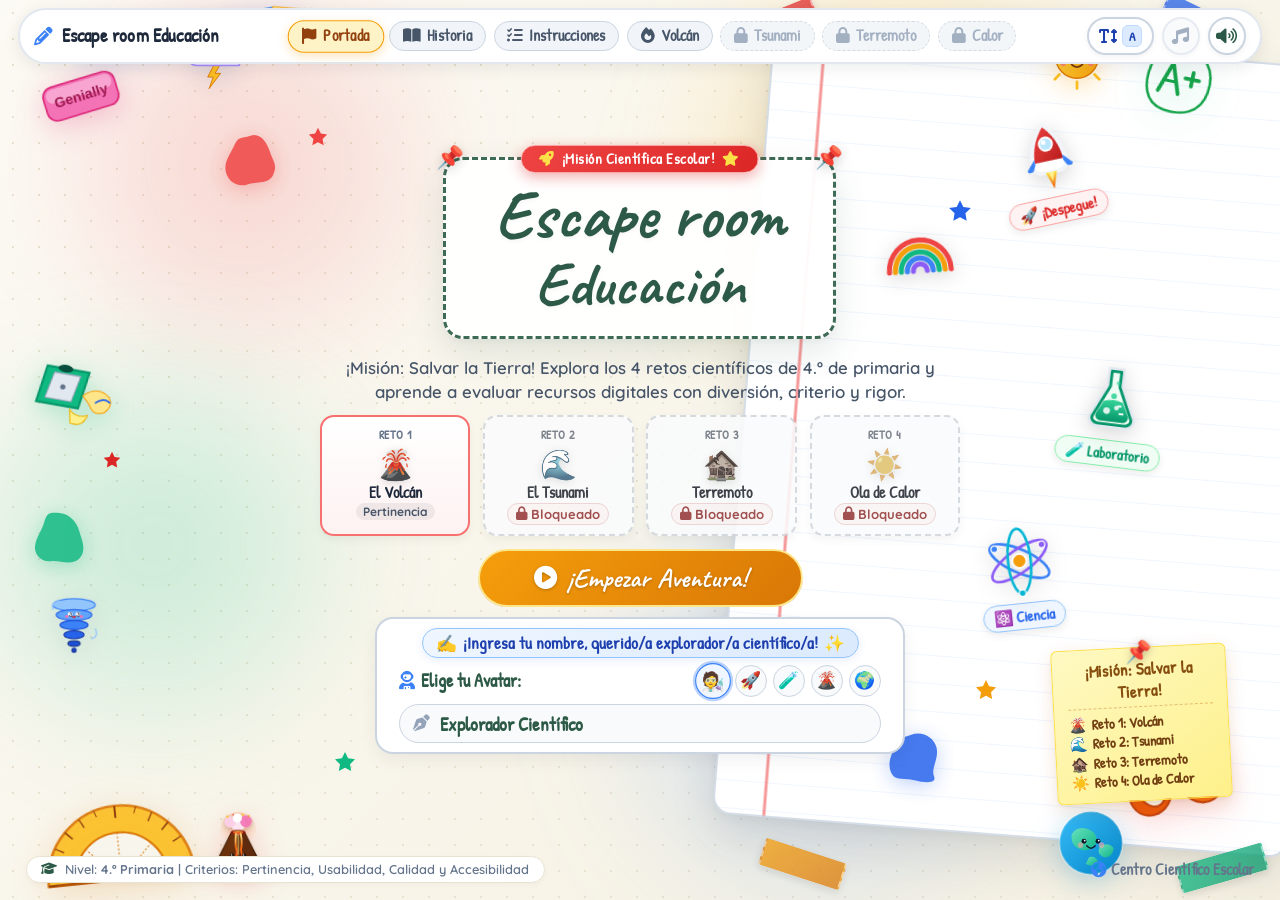
==== commit ff9494b2: "ultima version (toca remodelar todo)" ====
--- a/index.html
+++ b/index.html
@@ -388,9 +388,7 @@
       localStorage.setItem('explorer_name', val);
 
       if (window.escapeSound) window.escapeSound.playPop();
-      setTimeout(() => {
-        window.location.href = 'assets/html/historia.html';
-      }, 250);
+      window.location.href = 'assets/html/historia.html';
     });
   </script>
 </body>
--- a/assets/css/styles.css
+++ b/assets/css/styles.css
@@ -283,39 +283,29 @@
   height: 52px;
 }
 
-/* Nota Post-It Colorida y Enriquecida con Checklist de Misión */
+/* Nota Post-It Colorida y Enriquecida con Checklist de Misión (Estable, sin parpadeos ni animaciones) */
 .sheet-postit {
-  --base-rot: -3deg;
   position: absolute;
   bottom: 11%;
   right: 4%;
   width: 175px;
   padding: 10px 14px;
-  background: #FEF08A;
+  background: linear-gradient(145deg, #FEF9C3 0%, #FEF08A 100%);
   border-radius: 6px;
-  box-shadow: 0 8px 22px rgba(180, 83, 9, 0.18), 0 2px 6px rgba(0, 0, 0, 0.06);
+  box-shadow: 0 6px 18px rgba(180, 83, 9, 0.16), 0 2px 4px rgba(0, 0, 0, 0.05);
   font-family: var(--font-hand);
   color: #713F12;
-  z-index: 5;
+  z-index: 6;
   pointer-events: auto;
   border: 1.5px solid #FDE047;
-  isolation: isolate;
-  backface-visibility: hidden;
-  transform: rotate(var(--base-rot));
-  animation: postitGentleFloat 5s ease-in-out infinite;
-}
-
-@keyframes postitGentleFloat {
-  0%, 100% {
-    transform: translateY(0) rotate(var(--base-rot));
-  }
-  50% {
-    transform: translateY(-5px) rotate(calc(var(--base-rot) + 1.8deg));
-  }
+  transform: rotate(-3deg);
+  transition: transform 0.25s ease, box-shadow 0.25s ease;
+  user-select: none;
 }
 
 .sheet-postit:hover {
-  transform: rotate(0deg) scale(1.06) !important;
+  transform: rotate(-1.5deg) translateY(-2px);
+  box-shadow: 0 10px 22px rgba(180, 83, 9, 0.22), 0 3px 6px rgba(0, 0, 0, 0.07);
 }
 
 .sheet-postit .postit-pin {
@@ -1507,17 +1497,18 @@
    ========================================================================== */
 .room-content-grid {
   display: grid;
-  grid-template-columns: 1.55fr 0.45fr;
+  grid-template-columns: minmax(0, 1.35fr) minmax(360px, 0.65fr);
   gap: clamp(0.5rem, 1vw, 1rem);
   flex: 1;
   margin: clamp(0.2rem, 0.6vh, 0.45rem) 0;
   min-height: 0;
   height: calc(100vh - clamp(85px, 11vh, 108px));
-}
-
-@media (max-width: 1200px) {
+  box-sizing: border-box;
+}
+
+@media (max-width: 1250px) {
   .room-content-grid {
-    grid-template-columns: 1.42fr 0.58fr;
+    grid-template-columns: minmax(0, 1.25fr) minmax(340px, 0.75fr);
   }
 }
 
@@ -1525,7 +1516,13 @@
   .room-content-grid {
     grid-template-columns: 1fr !important;
     height: auto !important;
+    min-height: auto;
     gap: 1.2rem;
+    margin-bottom: 2rem;
+  }
+  .resource-column {
+    height: clamp(340px, 50vh, 480px) !important;
+    min-height: 320px;
   }
 }
 
@@ -1551,10 +1548,14 @@
   display: flex;
   align-items: center;
   justify-content: space-between;
-  margin-bottom: 0.45rem;
+  margin-bottom: 0.35rem;
   flex-shrink: 0;
   gap: 8px;
-  flex-wrap: wrap;
+  flex-wrap: nowrap;
+  height: 38px;
+  min-height: 38px;
+  max-height: 38px;
+  box-sizing: border-box;
 }
 
 /* ==========================================================================
@@ -1569,7 +1570,8 @@
   border-radius: var(--radius-pill);
   box-shadow: inset 0 2px 5px rgba(0, 0, 0, 0.08);
   border: 1.5px solid #CBD5E1;
-  flex-wrap: wrap;
+  flex-wrap: nowrap;
+  flex-shrink: 0;
 }
 
 .mode-tab-btn {
@@ -1699,6 +1701,8 @@
   align-items: center;
   gap: 7px;
   box-shadow: 0 2px 6px rgba(2, 132, 199, 0.1);
+  white-space: nowrap;
+  flex-shrink: 0;
 }
 
 .resource-badge {
@@ -1728,13 +1732,47 @@
   padding: 0.4rem;
 }
 
-/* Columna Derecha: Pregunta y Desbloqueo (Compacta a la derecha) */
+/* Columna Derecha: Pregunta y Desbloqueo (Scrollable, responsiva y sin desbordes) */
 .question-column {
   border-top: 6px solid var(--btn-gold);
   display: flex;
   flex-direction: column;
   justify-content: flex-start;
-  padding: clamp(0.55rem, 1.2vh, 0.85rem) clamp(0.6rem, 1vw, 0.95rem) !important;
+  padding: clamp(0.6rem, 1.2vh, 0.95rem) clamp(0.7rem, 1vw, 1rem) !important;
+  overflow-y: auto !important;
+  overflow-x: hidden !important;
+  max-height: 100%;
+  height: 100%;
+  box-sizing: border-box;
+  scrollbar-width: thin;
+  scrollbar-color: #CBD5E1 transparent;
+  scroll-behavior: smooth;
+  overscroll-behavior: contain;
+}
+
+.question-column::-webkit-scrollbar {
+  width: 6px;
+}
+
+.question-column::-webkit-scrollbar-track {
+  background: transparent;
+}
+
+.question-column::-webkit-scrollbar-thumb {
+  background: #CBD5E1;
+  border-radius: 4px;
+}
+
+.question-column::-webkit-scrollbar-thumb:hover {
+  background: #94A3B8;
+}
+
+@media (max-width: 992px) {
+  .question-column {
+    height: auto !important;
+    max-height: none !important;
+    overflow-y: visible !important;
+  }
 }
 
 .question-badge {
@@ -2022,17 +2060,19 @@
 .tsunami-stage {
   width: 100%;
   height: 100%;
-  min-height: 440px;
+  flex: 1 1 0%;
+  min-height: 0;
   position: relative;
   background: linear-gradient(180deg, #E0F2FE 0%, #F8FAFC 100%);
   border-radius: var(--radius-paper);
-  overflow: hidden;
+  overflow-y: auto;
+  overflow-x: hidden;
   display: flex;
   flex-direction: column;
   justify-content: space-between;
-  padding: clamp(0.4rem, 1vh, 0.7rem);
+  padding: clamp(0.35rem, 0.7vh, 0.55rem);
   box-sizing: border-box;
-  gap: 7px;
+  gap: 6px;
 }
 
 .tsunami-top-controls {
@@ -2073,6 +2113,7 @@
   border-radius: var(--radius-pill);
   padding: 3px 6px;
   box-shadow: inset 0 1px 3px rgba(0, 0, 0, 0.06);
+  flex-wrap: wrap;
 }
 
 .camera-nav-label {
@@ -2089,6 +2130,7 @@
 .camera-tab-buttons {
   display: flex;
   gap: 4px;
+  flex-wrap: wrap;
 }
 
 .btn-camera-tab {
@@ -2122,15 +2164,16 @@
    VIEWPORT PANORÁMICO CONTINUO (CÁMARA CON DESPLAZAMIENTO TIERRA ADENTRO)
    ========================================================================== */
 .tsunami-scene-viewport {
-  flex: 1;
+  flex: 1 1 0%;
   width: 100%;
-  min-height: 290px;
+  min-height: clamp(140px, 24vh, 200px);
   position: relative;
   overflow: hidden;
-  border-radius: 16px;
+  border-radius: 14px;
   background: linear-gradient(180deg, #38BDF8 0%, #BAE6FD 45%, #E0F2FE 80%, #FEF08A 100%);
-  border: 2.5px solid rgba(2, 132, 199, 0.35);
-  box-shadow: inset 0 2px 14px rgba(0, 0, 0, 0.12), 0 8px 24px rgba(2, 132, 199, 0.1);
+  border: 2px solid rgba(2, 132, 199, 0.35);
+  box-shadow: inset 0 2px 14px rgba(0, 0, 0, 0.12), 0 6px 18px rgba(2, 132, 199, 0.1);
+  box-sizing: border-box;
 }
 
 /* ==========================================================================
@@ -2139,38 +2182,50 @@
 .tsunami-vertical-gauge {
   position: absolute;
   top: 10px;
-  bottom: 10px;
   left: 10px;
-  width: 90px;
+  width: 86px;
+  height: clamp(210px, 58vh, 275px);
+  max-height: calc(100% - 20px);
   z-index: 40;
-  background: rgba(15, 23, 42, 0.88);
+  background: rgba(15, 23, 42, 0.90);
   backdrop-filter: blur(10px);
   -webkit-backdrop-filter: blur(10px);
-  border: 2px solid rgba(56, 189, 248, 0.65);
+  border: 2px solid rgba(56, 189, 248, 0.7);
   border-radius: 14px;
-  box-shadow: 0 8px 30px rgba(0, 0, 0, 0.45), inset 0 1px 2px rgba(255, 255, 255, 0.25);
+  box-shadow: 0 8px 24px rgba(0, 0, 0, 0.45), inset 0 1px 2px rgba(255, 255, 255, 0.25);
   display: flex;
   flex-direction: column;
   align-items: center;
-  padding: 8px 5px;
+  padding: 6px 4px;
   box-sizing: border-box;
   user-select: none;
+  transition: opacity 0.4s ease, transform 0.3s ease;
+}
+
+.tsunami-vertical-gauge.gauge-simulating {
+  opacity: 0.32;
+  pointer-events: none;
+}
+.tsunami-vertical-gauge:hover {
+  opacity: 1 !important;
+  pointer-events: auto !important;
 }
 
 .gauge-header {
   display: flex;
   flex-direction: column;
   align-items: center;
-  gap: 2px;
+  gap: 1px;
   width: 100%;
   border-bottom: 1px solid rgba(56, 189, 248, 0.3);
-  padding-bottom: 6px;
-  margin-bottom: 6px;
+  padding-bottom: 4px;
+  margin-bottom: 4px;
+  flex-shrink: 0;
 }
 
 .gauge-title {
   font-family: var(--font-hand);
-  font-size: 0.7rem;
+  font-size: 0.68rem;
   font-weight: 800;
   letter-spacing: 0.8px;
   color: #7DD3FC;
@@ -2190,7 +2245,7 @@
 
 .gauge-number {
   font-family: var(--font-script);
-  font-size: 1.65rem;
+  font-size: 1.5rem;
   font-weight: 900;
   color: #38BDF8;
   text-shadow: 0 0 10px rgba(56, 189, 248, 0.6);
@@ -2199,14 +2254,14 @@
 
 .gauge-unit {
   font-family: var(--font-hand);
-  font-size: 0.85rem;
+  font-size: 0.8rem;
   font-weight: 800;
   color: #BAE6FD;
 }
 
 .gauge-severity-chip {
   font-family: var(--font-hand);
-  font-size: 0.62rem;
+  font-size: 0.6rem;
   font-weight: 800;
   padding: 1px 6px;
   border-radius: var(--radius-pill);
@@ -2245,16 +2300,17 @@
   width: 100%;
   display: flex;
   align-items: center;
-  justify-content: space-between;
-  padding: 4px 2px;
+  justify-content: space-around;
+  padding: 2px 2px;
   box-sizing: border-box;
   position: relative;
+  min-height: 0;
 }
 
 .gauge-range-wrapper {
   position: relative;
   height: 100%;
-  width: 24px;
+  width: 22px;
   display: flex;
   align-items: center;
   justify-content: center;
@@ -2265,18 +2321,18 @@
   appearance: slider-vertical;
   writing-mode: vertical-lr;
   direction: rtl;
-  width: 20px;
+  width: 18px;
   height: 100%;
   cursor: pointer;
   background: transparent;
   accent-color: #38BDF8;
 }
 
-/* Columna de Ticks de Altura al lado del slider */
+/* Columna de Ticks de Altura al lado del slider (30m arriba a 1m abajo) */
 .gauge-ticks-column {
   height: 100%;
   display: flex;
-  flex-direction: column-reverse;
+  flex-direction: column;
   justify-content: space-between;
   align-items: flex-start;
   padding-left: 2px;
@@ -2287,12 +2343,13 @@
   align-items: center;
   gap: 2px;
   cursor: pointer;
-  opacity: 0.5;
+  opacity: 0.55;
   transition: all 0.2s ease;
+  line-height: 1;
 }
 
 .gauge-tick-item:hover {
-  opacity: 0.9;
+  opacity: 0.95;
   transform: scale(1.1);
 }
 
@@ -2309,14 +2366,14 @@
 .gauge-tick-item[data-level="30"].tick-active .tick-label { color: #C084FC; font-weight: 900; }
 
 .tick-line {
-  font-size: 0.55rem;
+  font-size: 0.5rem;
   color: rgba(186, 230, 253, 0.6);
   line-height: 1;
 }
 
 .tick-label {
   font-family: var(--font-hand);
-  font-size: 0.72rem;
+  font-size: 0.7rem;
   color: #BAE6FD;
   line-height: 1;
 }
@@ -2417,6 +2474,95 @@
   100% { transform: translate(-18px, -8px) rotate(4deg); }
 }
 
+/* Animación de Aves con Aleteo Realista */
+.animated-flying-bird {
+  position: absolute;
+  pointer-events: none;
+  z-index: 5;
+  filter: drop-shadow(0 2px 5px rgba(0, 0, 0, 0.22));
+}
+
+.bird-svg {
+  width: 34px;
+  height: 22px;
+  overflow: visible;
+}
+
+.bird-wing-left {
+  transform-origin: 25px 15px;
+  animation: birdWingLeft 0.42s ease-in-out infinite alternate;
+}
+
+.bird-wing-right {
+  transform-origin: 25px 15px;
+  animation: birdWingRight 0.42s ease-in-out infinite alternate;
+}
+
+@keyframes birdWingLeft {
+  0% { transform: rotate(0deg); }
+  100% { transform: rotate(-42deg) scaleY(0.65); }
+}
+
+@keyframes birdWingRight {
+  0% { transform: rotate(0deg); }
+  100% { transform: rotate(42deg) scaleY(0.65); }
+}
+
+/* Rutas de Vuelo Panorámicas */
+.bird-sea-1 {
+  top: 15%;
+  left: 30%;
+  animation: birdGlideSea1 14s ease-in-out infinite;
+}
+.bird-sea-2 {
+  top: 24%;
+  left: 68%;
+  transform: scale(0.75);
+  animation: birdGlideSea2 16s ease-in-out infinite;
+  animation-delay: -6s;
+}
+.bird-beach-1 {
+  top: 18%;
+  left: 48%;
+  transform: scale(0.85);
+  animation: birdGlideBeach 11s ease-in-out infinite alternate;
+}
+.bird-hill-1 {
+  top: 10%;
+  left: 28%;
+  transform: scale(0.9);
+  animation: birdSoarHill 9s ease-in-out infinite alternate;
+}
+.bird-hill-2 {
+  top: 20%;
+  left: 64%;
+  transform: scale(0.72);
+  animation: birdSoarHill 12s ease-in-out infinite alternate-reverse;
+  animation-delay: -4s;
+}
+
+@keyframes birdGlideSea1 {
+  0% { transform: translate(0, 0); }
+  50% { transform: translate(65px, -18px); }
+  100% { transform: translate(0, 0); }
+}
+
+@keyframes birdGlideSea2 {
+  0% { transform: translate(0, 0); }
+  50% { transform: translate(-50px, -12px); }
+  100% { transform: translate(0, 0); }
+}
+
+@keyframes birdGlideBeach {
+  0% { transform: translate(0, 0) rotate(-4deg); }
+  100% { transform: translate(45px, -18px) rotate(6deg); }
+}
+
+@keyframes birdSoarHill {
+  0% { transform: translate(0, 0) scale(0.9) rotate(-3deg); }
+  100% { transform: translate(50px, -15px) scale(0.9) rotate(4deg); }
+}
+
 /* ==========================================================================
    ZONA 1: MAR PROFUNDO Y ORIGEN DEL TSUNAMI (0% A 25%)
    ========================================================================== */
@@ -2434,16 +2580,58 @@
   border-top: 4px solid #7DD3FC;
   z-index: 6;
   transition: transform 2.5s ease-out;
-}
-
+  overflow: visible;
+}
+
+/* Oleaje Ondulante Multicapa y Espuma Marina Realista */
 .ocean-wave-surface {
   position: absolute;
+  left: 0;
+  width: 140%;
+  pointer-events: none;
+}
+
+.wave-surface-back {
+  top: -16px;
+  height: 24px;
+  background: radial-gradient(ellipse at 50% 50%, rgba(56, 189, 248, 0.75) 0%, transparent 75%);
+  animation: oceanWaveRoll1 3.2s ease-in-out infinite alternate;
+  opacity: 0.8;
+}
+
+.wave-surface-front {
   top: -10px;
+  height: 18px;
+  background: radial-gradient(ellipse at 50% 50%, rgba(255, 255, 255, 0.9) 0%, rgba(186, 230, 253, 0.5) 50%, transparent 80%);
+  animation: oceanWaveRoll2 2.6s ease-in-out infinite alternate-reverse;
+  opacity: 0.9;
+}
+
+.ocean-wave-foam-crest {
+  position: absolute;
+  top: -4px;
   left: 0;
   width: 100%;
-  height: 14px;
-  background: radial-gradient(ellipse at center, rgba(255, 255, 255, 0.7) 0%, transparent 80%);
-  animation: oceanSurfaceRipples 2s infinite ease-in-out alternate;
+  height: 6px;
+  background: repeating-linear-gradient(90deg, #FFFFFF 0px, #FFFFFF 16px, rgba(255, 255, 255, 0.4) 16px, rgba(255, 255, 255, 0.4) 30px);
+  opacity: 0.85;
+  filter: drop-shadow(0 0 5px #FFFFFF);
+  animation: foamDrift 3.5s linear infinite;
+}
+
+@keyframes oceanWaveRoll1 {
+  0% { transform: translateX(0) scaleY(0.9); }
+  100% { transform: translateX(-45px) scaleY(1.35); }
+}
+
+@keyframes oceanWaveRoll2 {
+  0% { transform: translateX(-35px) scaleY(1.25); }
+  100% { transform: translateX(25px) scaleY(0.8); }
+}
+
+@keyframes foamDrift {
+  0% { transform: translateX(0); }
+  100% { transform: translateX(46px); }
 }
 
 /* Plataforma del lecho oceánico con falla sísmica y pendiente continental */
@@ -2595,27 +2783,28 @@
   white-space: nowrap;
 }
 
-/* Contenedor de la Gran Ola Estirable en el Mar Profundo (Crece en tiempo real con el slider) */
+/* Contenedor de la Gran Ola en el Mar Profundo (Crece en tiempo real con el slider) */
 .wave-stretcher-container {
   position: absolute;
   bottom: 96px;
-  left: 112px;
-  width: 180px;
-  height: 45px; /* Dinámico según metros */
+  left: 95px;
+  width: auto;
+  height: 50px; /* Dinámico según metros */
   z-index: 15;
-  transition: height 0.25s cubic-bezier(0.2, 0.8, 0.3, 1), transform 0.5s ease, opacity 0.4s ease;
-  transform-origin: bottom left;
+  transition: height 0.35s cubic-bezier(0.2, 0.8, 0.3, 1), transform 0.5s ease, opacity 0.4s ease;
+  transform-origin: bottom center;
   display: flex;
   align-items: flex-end;
-  justify-content: flex-start;
+  justify-content: center;
   pointer-events: none;
-}
-
-.tsunami-wave-vector {
-  width: 100%;
+  overflow: visible;
+}
+
+.wave-stretcher-container .monster-wave-svg {
   height: 100%;
-  object-fit: fill;
-  filter: drop-shadow(0 6px 18px rgba(2, 132, 199, 0.6));
+  width: auto;
+  aspect-ratio: 240 / 220;
+  filter: drop-shadow(0 6px 18px rgba(2, 132, 199, 0.65));
 }
 
 /* ==========================================================================
@@ -2644,7 +2833,7 @@
   bottom: 0;
   left: 0;
   width: 100%;
-  height: 94px;
+  height: 105px;
   background: linear-gradient(180deg, #FDE047 0%, #F59E0B 50%, #D97706 100%);
   border-top: 4px solid #FEF08A;
   box-shadow: inset 0 4px 8px rgba(255, 255, 255, 0.5);
@@ -2664,6 +2853,8 @@
   cursor: pointer;
   user-select: none;
   transition: transform 0.5s cubic-bezier(0.34, 1.56, 0.64, 1), opacity 0.4s ease;
+  position: relative;
+  z-index: 9;
 }
 
 .beach-vector-item:hover {
@@ -2684,7 +2875,7 @@
 
 .shoreline-foaming-wash {
   position: absolute;
-  bottom: 90px;
+  bottom: 101px;
   left: 0;
   width: 100%;
   height: 16px;
@@ -2703,7 +2894,7 @@
 
 .town-hills-backdrop {
   position: absolute;
-  bottom: 74px;
+  bottom: 80px;
   left: 0;
   width: 100%;
   height: 55%;
@@ -2717,8 +2908,8 @@
   position: absolute;
   bottom: 0;
   left: 0;
-  width: 19%;
-  height: 92px;
+  width: 16%;
+  height: 105px;
   background: linear-gradient(180deg, #94A3B8 0%, #475569 50%, #1E293B 100%);
   border-top: 5px solid #F1F5F9;
   border-right: 3px solid #64748B;
@@ -2760,9 +2951,9 @@
 
 .town-skyline-buildings {
   position: absolute;
-  bottom: 74px;
-  left: 19%;
-  width: 81%;
+  bottom: 80px;
+  left: 16%;
+  width: 84%;
   display: flex;
   align-items: flex-end;
   justify-content: space-around;
@@ -2774,9 +2965,9 @@
 .town-ground-street {
   position: absolute;
   bottom: 0;
-  left: 19%;
-  width: 81%;
-  height: 74px;
+  left: 16%;
+  width: 84%;
+  height: 80px;
   background: linear-gradient(180deg, #64748B 0%, #334155 100%);
   border-top: 4px solid #CBD5E1;
   display: flex;
@@ -2806,106 +2997,121 @@
 }
 
 /* ==========================================================================
-   ZONA 4: COLINA ALTA Y REFUGIO (+30m COTA SEGURA) (75% A 100%)
+   ZONA 4: COLINA ALTA Y REFUGIO (+30m COTA SEGURA) - RELIEVE CONTINUO ORGÁNICO
    ========================================================================== */
 .zone-hill {
   background: linear-gradient(180deg, #38BDF8 0%, #7DD3FC 40%, #BAE6FD 75%, #DCFCE7 100%);
-}
-
-.mountain-distant-silhouette {
-  position: absolute;
-  top: 12%;
-  right: 0;
+  position: relative;
+}
+
+.distant-mountain-svg {
+  position: absolute;
+  bottom: 0;
+  left: 0;
   width: 100%;
-  height: 65%;
-  background: radial-gradient(ellipse at 65% 80%, #6EE7B7 0%, #34D399 45%, transparent 75%);
-  opacity: 0.6;
+  height: 100%;
   pointer-events: none;
-}
-
-.hill-mountain-body {
+  z-index: 3;
+}
+
+.hill-slope-container {
   position: absolute;
   bottom: 0;
-  right: 0;
+  left: 0;
   width: 100%;
-  height: 90%;
-  background: linear-gradient(145deg, #4ADE80 0%, #22C55E 35%, #16A34A 70%, #15803D 100%);
-  border-radius: 170px 0 0 0; /* Pendiente ascendente hacia la derecha */
-  box-shadow: inset 0 8px 18px rgba(255, 255, 255, 0.38), -8px 0 25px rgba(0, 0, 0, 0.2);
-  border-top: 5px solid #86EFAC;
-}
-
-.hill-cliff-layer {
+  height: 100%;
+  z-index: 6;
+  pointer-events: none;
+}
+
+.hill-slope-vector {
   position: absolute;
   bottom: 0;
-  right: 0;
-  width: 58%;
-  height: 64%;
-  background: linear-gradient(135deg, rgba(71, 85, 105, 0.28) 0%, rgba(30, 41, 59, 0.42) 100%);
-  border-radius: 110px 0 0 0;
-  border-top: 2px dashed rgba(255, 255, 255, 0.35);
-}
-
-.hill-forest-pines {
-  position: absolute;
-  top: -24px;
-  left: 18%;
-  display: flex;
-  gap: 12px;
-  filter: drop-shadow(0 3px 6px rgba(0, 0, 0, 0.25));
+  left: 0;
+  width: 100%;
+  height: 100%;
+  filter: drop-shadow(-4px 0 16px rgba(0, 0, 0, 0.18));
+}
+
+.hill-cota-markers {
+  position: absolute;
+  bottom: 0;
+  left: 0;
+  width: 100%;
+  height: 100%;
+  pointer-events: auto;
+}
+
+.cota-badge-post {
+  position: absolute;
+  cursor: pointer;
+  transition: transform 0.25s ease, filter 0.25s ease;
   user-select: none;
-}
-
-.hill-hiking-trail {
-  position: absolute;
-  bottom: 15px;
-  left: 18px;
-  width: 160px;
-  height: 135px;
-  pointer-events: none;
-}
-
-.trail-line {
-  position: absolute;
-  bottom: 15px;
-  left: 28px;
-  width: 95px;
-  height: 110px;
-  border-left: 5px dashed #FEF08A;
-  transform: rotate(28deg);
-  opacity: 0.9;
-}
-
-.trail-sign {
-  position: absolute;
-  background: rgba(22, 101, 52, 0.94);
+  z-index: 10;
+}
+
+.cota-badge-post:hover {
+  transform: scale(1.12) translateY(-2px);
+  filter: drop-shadow(0 4px 10px rgba(0, 0, 0, 0.4));
+}
+
+.cota-flag-tag {
+  background: rgba(15, 23, 42, 0.90);
   color: #FEF08A;
   font-family: var(--font-hand);
-  font-size: 0.74rem;
+  font-size: 0.72rem;
   font-weight: 800;
-  padding: 2px 8px;
+  padding: 3px 8px;
   border-radius: 6px;
-  border: 1px solid rgba(254, 240, 138, 0.4);
-  box-shadow: 0 2px 6px rgba(0, 0, 0, 0.25);
+  border: 1.5px solid rgba(254, 240, 138, 0.6);
+  box-shadow: 0 3px 8px rgba(0, 0, 0, 0.35);
   white-space: nowrap;
-}
-
+  display: flex;
+  align-items: center;
+  gap: 5px;
+}
+
+.cota-flag-tag.safe-tag {
+  background: #15803D;
+  color: #FFFFFF;
+  border-color: #86EFAC;
+  box-shadow: 0 0 14px rgba(34, 197, 94, 0.65);
+  font-size: 0.76rem;
+}
+
+/* Posiciones sobre la curvatura de la ladera */
+.cota-10m {
+  bottom: 27%;
+  left: 14%;
+}
+
+.cota-20m {
+  bottom: 45%;
+  left: 36%;
+}
+
+.cota-30m {
+  bottom: 69%;
+  left: 64%;
+}
+
+/* Meseta de la Cumbre Segura (Faro + Refugio + Comunidad) */
 .hill-shelter-top {
   position: absolute;
-  top: 7%;
-  right: 8%;
+  bottom: 68%;
+  right: 5%;
   z-index: 12;
   display: flex;
-  flex-direction: column;
-  align-items: center;
-  gap: 3px;
+  align-items: flex-end;
+  gap: 8px;
+  pointer-events: auto;
 }
 
 .shelter-building-card {
   background: #FFFBEB;
   border: 2.5px solid #F59E0B;
   border-radius: 12px;
-  padding: 4px 12px;
+  padding: 4px 10px;
   box-shadow: 0 6px 16px rgba(180, 83, 9, 0.25);
   display: flex;
   flex-direction: column;
@@ -2916,12 +3122,12 @@
 .shelter-badge-banner {
   color: #92400E;
   font-family: var(--font-hand);
-  font-size: 0.88rem;
+  font-size: 0.84rem;
   font-weight: 800;
   white-space: nowrap;
   display: flex;
   align-items: center;
-  gap: 6px;
+  gap: 5px;
 }
 
 /* Faro marítimo en la cumbre con haz giratorio */
@@ -2951,7 +3157,7 @@
 }
 
 /* ==========================================================================
-   CAPA DE INUNDACIÓN CONTINUA CON CRESTA DE ESPUMA (NO EMOJIS)
+   TSUNAMI REALISTA: OLA MONSTRUOSA ROMPIENTE Y MASA DE AGUA ARRASADORA
    ========================================================================== */
 .tsunami-flood-surge {
   position: absolute;
@@ -2959,39 +3165,129 @@
   left: 0;
   width: 0%;
   height: 70px;
-  background: linear-gradient(180deg, rgba(125, 211, 252, 0.96) 0%, rgba(2, 132, 199, 0.97) 50%, rgba(12, 74, 110, 0.98) 100%);
-  border-top: 5px solid #FFFFFF;
-  border-radius: 0 45px 0 0;
   z-index: 20;
-  box-shadow: 8px 0 25px rgba(2, 132, 199, 0.7);
   pointer-events: none;
-  transition: width 2.5s cubic-bezier(0.2, 0.8, 0.3, 1), height 0.6s ease;
-}
-
-.surge-curling-breaker {
-  position: absolute;
-  top: -24px;
-  right: -8px;
-  width: 52px;
-  height: 38px;
+  transition: width 2.5s cubic-bezier(0.2, 0.8, 0.3, 1), height 0.6s ease, opacity 0.4s ease;
+  overflow: visible;
+  opacity: 0;
+  visibility: hidden;
+}
+
+/* 1. Masa de Agua Oceánica que viene detrás arrasando con todo (Agua Natural y Realista) */
+.surge-water-mass {
+  position: absolute;
+  top: 0;
+  left: 0;
+  width: 100%;
+  height: 100%;
+  background: linear-gradient(180deg, 
+    #38BDF8 0%, 
+    #0284C7 22%, 
+    #0369A1 55%, 
+    #075985 85%, 
+    #0C4A6E 100%
+  );
+  box-shadow: inset 0 2px 6px rgba(255, 255, 255, 0.6), 0 8px 24px rgba(8, 47, 73, 0.5);
+  overflow: hidden;
+  border-top: 3px solid rgba(255, 255, 255, 0.95);
+}
+
+.surge-deep-currents {
+  position: absolute;
+  top: 0;
+  left: 0;
+  width: 200%;
+  height: 100%;
+  background: radial-gradient(ellipse at 35% 50%, rgba(56, 189, 248, 0.3) 0%, transparent 65%);
+  animation: oceanCurrentsFlow 3.5s linear infinite;
+  opacity: 0.8;
+}
+
+.surge-surface-foam {
+  position: absolute;
+  top: 0;
+  left: 0;
+  width: 200%;
+  height: 12px;
+  background: linear-gradient(180deg, rgba(255, 255, 255, 0.85) 0%, rgba(255, 255, 255, 0.2) 60%, transparent 100%);
+  animation: surfaceFoamRush 2.5s linear infinite;
+  opacity: 0.92;
+}
+
+.surge-foam-trails {
+  position: absolute;
+  top: 8px;
+  left: 0;
+  width: 200%;
+  height: 20px;
+  background: radial-gradient(ellipse at 25% 50%, rgba(255, 255, 255, 0.35) 0%, transparent 60%),
+              radial-gradient(ellipse at 75% 50%, rgba(255, 255, 255, 0.25) 0%, transparent 60%);
+  background-size: 80px 20px;
+  animation: surfaceFoamRush 4s linear infinite;
+  opacity: 0.75;
+}
+
+@keyframes surfaceFoamRush {
+  0% { transform: translateX(0); }
+  100% { transform: translateX(-60px); }
+}
+
+@keyframes oceanCurrentsFlow {
+  0% { transform: translateX(0); }
+  100% { transform: translateX(-50px); }
+}
+
+/* 2. La Gran Cresta Rompiente del Tsunami (Estilo realista, curva hacia adelante como en la imagen) */
+.surge-monster-wave-crest {
+  position: absolute;
+  right: -52px;
+  bottom: 0;
+  height: 132%;
+  width: auto;
+  aspect-ratio: 240 / 220;
   pointer-events: none;
-  animation: breakerCurl 0.4s infinite alternate;
-}
-
-@keyframes breakerCurl {
-  0% { transform: scale(1) translateY(0); }
-  100% { transform: scale(1.12) translateY(-2px); }
-}
-
-.water-splash-vfx {
-  position: absolute;
-  top: -45px;
-  right: -25px;
-  width: 60px;
+  z-index: 25;
+  filter: drop-shadow(6px 4px 18px rgba(8, 47, 73, 0.55));
+  animation: waveBreakerBobble 0.6s ease-in-out infinite alternate;
+}
+
+@keyframes waveBreakerBobble {
+  0% { transform: translateY(0) scaleY(1); }
+  100% { transform: translateY(-4px) scaleY(1.03); }
+}
+
+.monster-wave-svg {
+  width: 100%;
+  height: 100%;
+  display: block;
+}
+
+/* 3. Base Delantera de Impacto y Espuma Turbulenta */
+.surge-impact-base {
+  position: absolute;
+  right: -30px;
+  bottom: 0;
+  width: 90px;
   height: 50px;
-  opacity: 0;
   pointer-events: none;
-  transition: opacity 0.3s, transform 0.4s cubic-bezier(0.2, 0.9, 0.4, 1.2);
+  z-index: 26;
+}
+
+.impact-foam-churn {
+  position: absolute;
+  bottom: 0;
+  left: 10px;
+  width: 70px;
+  height: 22px;
+  background: radial-gradient(ellipse at 50% 60%, #FFFFFF 0%, rgba(224, 242, 254, 0.8) 60%, transparent 100%);
+  border-radius: 50%;
+  filter: drop-shadow(0 0 6px #FFFFFF);
+  animation: foamChurnPuff 0.35s infinite alternate;
+}
+
+@keyframes foamChurnPuff {
+  0% { transform: scale(0.9) translateY(0); opacity: 0.85; }
+  100% { transform: scale(1.15) translateY(-3px); opacity: 1; }
 }
 
 .flood-limit-marker {
@@ -3025,22 +3321,150 @@
   gap: 5px;
 }
 
+/* ==========================================================================
+   BANNER DE LECTURA PEDAGÓGICA GUIADA LETRA POR LETRA (ESTILO VOLCÁN)
+   ========================================================================== */
+#tsunamiStatusBanner {
+  text-align: left;
+  color: #E0F2FE;
+  font-family: var(--font-body), 'Quicksand', sans-serif;
+  z-index: 24;
+  background: rgba(15, 23, 42, 0.95);
+  backdrop-filter: blur(12px);
+  -webkit-backdrop-filter: blur(12px);
+  border: 2px solid rgba(56, 189, 248, 0.65);
+  box-shadow: 0 6px 18px rgba(0, 0, 0, 0.35), inset 0 1px 0 rgba(255, 255, 255, 0.15);
+  padding: 8px 14px 12px;
+  border-radius: 12px;
+  min-height: 74px;
+  height: auto;
+  max-height: 120px;
+  display: flex;
+  flex-direction: column;
+  justify-content: flex-start;
+  position: relative;
+  overflow-y: auto;
+  overflow-x: hidden;
+  box-sizing: border-box;
+  margin-top: 4px;
+  flex-shrink: 0;
+  transition: border-color 0.3s ease, box-shadow 0.3s ease;
+}
+
+#tsunamiStatusBanner .banner-title-line {
+  font-family: var(--font-hand), 'Patrick Hand', cursive;
+  font-size: clamp(0.92rem, 1.1vw, 1.05rem);
+  font-weight: 700;
+  color: #38BDF8;
+  display: flex;
+  align-items: center;
+  gap: 6px;
+  margin-bottom: 3px;
+  text-shadow: 0 2px 4px rgba(0, 0, 0, 0.85);
+  line-height: 1.25;
+  flex-wrap: wrap;
+}
+
+#tsunamiStatusBanner .banner-body-text {
+  font-size: clamp(0.85rem, 0.98vw, 0.94rem);
+  line-height: 1.4;
+  color: #F8FAFC;
+  word-wrap: break-word;
+  white-space: normal;
+  overflow: visible;
+  padding-bottom: 2px;
+}
+
+#tsunamiStatusBanner .banner-reading-progress {
+  position: absolute;
+  bottom: 0;
+  left: 0;
+  width: 100%;
+  height: 4px;
+  background: rgba(255, 255, 255, 0.15);
+}
+
+#tsunamiStatusBanner .reading-progress-fill {
+  height: 100%;
+  width: 0%;
+  background: linear-gradient(90deg, #38BDF8 0%, #0284C7 50%, #22C55E 100%);
+  box-shadow: 0 0 10px #38BDF8;
+  transition: width 0.05s linear;
+}
+
+/* Letras de Lectura Guiada Fluida (Karaoke) */
+#tsunamiStatusBanner .karaoke-word {
+  display: inline-block;
+  white-space: nowrap;
+  margin-right: 0.3em;
+  position: relative;
+  vertical-align: baseline;
+}
+
+#tsunamiStatusBanner .k-char {
+  display: inline;
+  color: rgba(224, 242, 254, 0.42);
+  font-weight: 600;
+  transition: color 0.18s ease, text-shadow 0.18s ease;
+}
+
+#tsunamiStatusBanner .k-char.char-read {
+  color: #FFFFFF;
+  font-weight: 700;
+  text-shadow: 0 1px 3px rgba(0, 0, 0, 0.9), 0 0 6px rgba(56, 189, 248, 0.5);
+}
+
+#tsunamiStatusBanner .k-char.char-active {
+  color: #FEF08A;
+  font-weight: 800;
+  text-shadow: 0 0 8px #F59E0B, 0 0 16px #38BDF8;
+  display: inline;
+}
+
 /* Panel Inferior de Control y Noticia - Separado de la Escena */
 .tsunami-control-panel {
   z-index: 25;
   background: rgba(255, 255, 255, 0.97);
   border-radius: var(--radius-paper);
-  padding: 0.45rem 0.9rem;
+  padding: 0.35rem 0.8rem;
   border: 1.5px solid var(--paper-border);
   display: flex;
   align-items: center;
   justify-content: space-between;
   flex-wrap: wrap;
-  gap: 10px;
+  gap: 8px;
   box-shadow: 0 2px 8px rgba(0, 0, 0, 0.04);
   flex-shrink: 0;
-  min-height: 52px;
+  min-height: 44px;
+  height: auto;
   box-sizing: border-box;
+}
+
+.tsunami-control-inner {
+  display: flex;
+  align-items: center;
+  justify-content: space-between;
+  width: 100%;
+  gap: 8px;
+  flex-wrap: wrap;
+}
+
+.tsunami-control-title {
+  display: flex;
+  align-items: center;
+  gap: 6px;
+  font-family: var(--font-hand);
+  font-size: clamp(0.85rem, 1vw, 0.96rem);
+  color: #0284C7;
+  font-weight: 700;
+  min-width: 0;
+}
+
+.tsunami-control-actions {
+  display: flex;
+  gap: 8px;
+  align-items: center;
+  flex-shrink: 0;
 }
 
 /* Animaciones Clave del Simulador de Tsunami */
@@ -3751,20 +4175,62 @@
   height: 100%;
 }
 
+/* Maqueta interactiva de la pantalla de sala */
 .layout-preview-mockup {
   background: #F8FAFC;
-  border: 2px dashed #94A3B8;
+  border: 2px solid #CBD5E1;
   border-radius: 16px;
-  padding: clamp(0.7rem, 1.2vh, 1rem);
+  overflow: hidden;
+  box-shadow: 0 4px 14px rgba(15, 23, 42, 0.05);
+  margin: 0.35rem 0 clamp(0.5rem, 1vh, 0.9rem);
+  display: flex;
+  flex-direction: column;
+}
+
+.mockup-window-header {
+  background: #0F172A;
+  color: #94A3B8;
+  padding: 6px 12px;
+  display: flex;
+  align-items: center;
+  gap: 10px;
+  font-size: 0.8rem;
+  font-family: var(--font-hand);
+}
+
+.mockup-window-dots {
+  display: flex;
+  gap: 5px;
+}
+
+.mockup-window-dots span {
+  width: 9px;
+  height: 9px;
+  border-radius: 50%;
+}
+.mockup-window-dots .dot-red { background: #EF4444; }
+.mockup-window-dots .dot-yellow { background: #F59E0B; }
+.mockup-window-dots .dot-green { background: #10B981; }
+
+.mockup-window-title {
+  color: #E2E8F0;
+  font-weight: 700;
+  display: flex;
+  align-items: center;
+  gap: 6px;
+}
+
+.mockup-body-split {
   display: grid;
   grid-template-columns: 1fr 1fr;
-  gap: clamp(0.7rem, 1.2vw, 1rem);
-  margin: 0.35rem 0 clamp(0.5rem, 1vh, 0.9rem);
+  gap: 10px;
+  padding: 10px;
+  background: #F1F5F9;
   position: relative;
 }
 
 @media (max-width: 600px) {
-  .layout-preview-mockup {
+  .mockup-body-split {
     grid-template-columns: 1fr;
   }
 }
@@ -3772,29 +4238,153 @@
 .layout-zone-preview {
   background: #FFFFFF;
   border-radius: 12px;
-  padding: 0.75rem 0.9rem;
-  box-shadow: 0 2px 6px rgba(0,0,0,0.03);
+  padding: 0.75rem 0.85rem;
+  box-shadow: 0 2px 6px rgba(0, 0, 0, 0.04);
   border: 1.5px solid #E2E8F0;
+  display: flex;
+  flex-direction: column;
+  gap: 8px;
+}
+
+.layout-zone-preview.zone-left {
+  border-top: 4px solid #2563EB;
+}
+
+.layout-zone-preview.zone-right {
+  border-top: 4px solid #059669;
+}
+
+.layout-zone-badge {
+  font-family: var(--font-hand);
+  font-size: 0.95rem;
+  font-weight: 800;
+  display: flex;
+  align-items: center;
+  gap: 6px;
+  padding: 3px 8px;
+  border-radius: 6px;
+  width: fit-content;
+}
+
+.layout-zone-badge.badge-blue {
+  background: #DBEAFE;
+  color: #1D4ED8;
+  border: 1px solid #BFDBFE;
+}
+
+.layout-zone-badge.badge-green {
+  background: #DCFCE7;
+  color: #15803D;
+  border: 1px solid #BBF7D0;
+}
+
+.zone-screen-visual {
+  border-radius: 8px;
+  padding: 8px 10px;
   display: flex;
   flex-direction: column;
   gap: 6px;
-}
-
-.layout-zone-preview.zone-left {
-  border-top: 4px solid #2563EB;
-}
-
-.layout-zone-preview.zone-right {
-  border-top: 4px solid #16A34A;
-}
-
-.layout-zone-tag {
-  font-family: var(--font-hand);
-  font-size: 1.05rem;
-  font-weight: 700;
-  display: flex;
-  align-items: center;
-  gap: 7px;
+  min-height: 52px;
+  justify-content: center;
+}
+
+.zone-screen-visual.visual-dark {
+  background: #0F172A;
+}
+
+.zone-screen-visual.visual-light {
+  background: #F0FDF4;
+  border: 1.5px dashed #86EFAC;
+}
+
+.mini-control-pills {
+  display: flex;
+  align-items: center;
+  justify-content: center;
+  gap: 6px;
+  flex-wrap: wrap;
+}
+
+.mini-control-pills span {
+  background: rgba(255, 255, 255, 0.12);
+  color: #BAE6FD;
+  font-size: 0.76rem;
+  font-family: var(--font-hand);
+  font-weight: 700;
+  padding: 2px 7px;
+  border-radius: 4px;
+  border: 1px solid rgba(56, 189, 248, 0.3);
+}
+
+.mini-round-card {
+  font-family: var(--font-hand);
+  font-size: 0.8rem;
+  font-weight: 800;
+  text-align: center;
+  padding: 3px 6px;
+  border-radius: 5px;
+}
+
+.mini-round-card.round-active {
+  background: #DCFCE7;
+  color: #166534;
+  border: 1px solid #86EFAC;
+}
+
+.zone-action-hint {
+  font-size: 0.83rem;
+  line-height: 1.35;
+  color: #475569;
+  display: flex;
+  align-items: flex-start;
+  gap: 6px;
+}
+
+.zone-action-hint.hint-blue strong { color: #1D4ED8; }
+.zone-action-hint.hint-green strong { color: #15803D; }
+
+/* Barra de Flujo Rápido (1 -> 2 -> 3 -> 4) */
+.instructions-workflow-bar {
+  display: flex;
+  align-items: center;
+  justify-content: space-around;
+  gap: 4px;
+  background: #FFFFFF;
+  border-top: 1.5px solid #E2E8F0;
+  padding: 7px 10px;
+  flex-wrap: wrap;
+}
+
+.workflow-step-pill {
+  display: flex;
+  align-items: center;
+  gap: 5px;
+  font-family: var(--font-hand);
+  font-size: 0.82rem;
+  font-weight: 700;
+  color: #334155;
+}
+
+.workflow-step-pill .wf-num {
+  width: 17px;
+  height: 17px;
+  border-radius: 50%;
+  background: #2563EB;
+  color: #FFFFFF;
+  font-size: 0.72rem;
+  display: inline-flex;
+  align-items: center;
+  justify-content: center;
+  font-weight: 800;
+}
+
+.workflow-step-pill:nth-child(3) .wf-num { background: #059669; }
+.workflow-step-pill:nth-child(5) .wf-num { background: #D97706; }
+.workflow-step-pill:nth-child(7) .wf-num { background: #059669; }
+
+.workflow-arrow {
+  color: #94A3B8;
+  font-size: 0.72rem;
 }
 
 .instructions-cta-box {
@@ -3810,11 +4400,12 @@
   margin-top: auto;
 }
 
-.instructions-steps-panel {
+/* Panel de Reglas y Recomendaciones de la Misión (Reemplazo de los 7 pasos) */
+.instructions-rules-panel {
   background: #F8FAFC;
   border: 1.5px solid #E2E8F0;
   border-radius: 16px;
-  padding: clamp(0.8rem, 1.5vh, 1.2rem) clamp(0.9rem, 1.5vw, 1.3rem);
+  padding: clamp(0.75rem, 1.4vh, 1.15rem) clamp(0.85rem, 1.4vw, 1.25rem);
   display: flex;
   flex-direction: column;
   justify-content: space-between;
@@ -3823,7 +4414,7 @@
 }
 
 .instructions-panel-title,
-.instructions-steps-panel-header {
+.instructions-rules-panel-header {
   font-family: var(--font-hand);
   font-size: clamp(1.1rem, 1.35vw, 1.35rem);
   font-weight: 800;
@@ -3834,84 +4425,104 @@
   gap: 8px;
 }
 
-.mission-steps-list {
+.mission-rules-list {
   list-style: none;
   display: flex;
   flex-direction: column;
-  justify-content: space-between;
-  gap: clamp(0.32rem, 0.65vh, 0.52rem);
-  margin: 0.35rem 0 0;
+  gap: clamp(0.42rem, 0.8vh, 0.62rem);
+  margin: 0.25rem 0 0;
   padding: 0;
   flex: 1;
 }
 
-.mission-step-item {
-  display: flex;
-  flex-direction: row;
-  align-items: center;
-  gap: 11px;
-  font-size: clamp(0.85rem, 0.93vw, 0.97rem);
-  line-height: 1.32;
-  color: #334155;
+.mission-rule-card {
+  display: flex;
+  align-items: flex-start;
+  gap: 10px;
   background: #FFFFFF;
-  padding: clamp(0.36rem, 0.7vh, 0.52rem) clamp(0.65rem, 0.9vw, 0.95rem);
-  border-radius: 10px;
+  padding: clamp(0.48rem, 0.85vh, 0.68rem) clamp(0.65rem, 1vw, 0.95rem);
+  border-radius: 11px;
   border: 1.5px solid #E2E8F0;
-  border-left-width: 4px;
+  border-left-width: 4.5px;
   box-shadow: 0 1px 4px rgba(15, 23, 42, 0.03);
-  transition: transform 0.18s ease, box-shadow 0.18s ease, border-color 0.18s ease;
+  transition: transform 0.2s ease, box-shadow 0.2s ease, border-color 0.2s ease;
   flex: 1;
 }
 
-.mission-step-item:hover {
+.mission-rule-card:hover {
   transform: translateX(4px);
   box-shadow: 0 4px 12px rgba(15, 23, 42, 0.08);
   border-color: #CBD5E1;
 }
 
-.mission-step-item strong {
-  font-family: inherit;
-  font-weight: 700;
+.rule-card-icon {
+  width: 32px;
+  height: 32px;
+  min-width: 32px;
+  border-radius: 9px;
+  display: flex;
+  align-items: center;
+  justify-content: center;
+  font-size: 1rem;
+  color: #FFFFFF;
+  box-shadow: 0 2px 4px rgba(0, 0, 0, 0.12);
+  margin-top: 1px;
+  flex-shrink: 0;
+}
+
+.rule-card-content {
+  display: flex;
+  flex-direction: column;
+  gap: 2px;
+}
+
+.rule-card-title {
+  font-family: var(--font-hand);
+  font-size: 1.05rem;
+  font-weight: 800;
   color: #0F172A;
-}
-
-.mission-step-num {
-  width: 25px;
-  height: 25px;
-  min-width: 25px;
-  border-radius: 50%;
-  color: #FFFFFF;
-  font-family: var(--font-hand);
-  font-size: 0.92rem;
-  font-weight: 800;
-  display: inline-flex;
-  align-items: center;
-  justify-content: center;
-  flex-shrink: 0;
-  box-shadow: 0 2px 4px rgba(0, 0, 0, 0.12);
-}
-
-/* Colores temáticos progresivos y alegres para cada paso del Escape Room */
-.mission-step-item:nth-child(1) { border-left-color: #2563EB; }
-.mission-step-item:nth-child(1) .mission-step-num { background: linear-gradient(135deg, #3B82F6, #1D4ED8); }
-
-.mission-step-item:nth-child(2) { border-left-color: #0891B2; }
-.mission-step-item:nth-child(2) .mission-step-num { background: linear-gradient(135deg, #06B6D4, #0E7490); }
-
-.mission-step-item:nth-child(3) { border-left-color: #7C3AED; }
-.mission-step-item:nth-child(3) .mission-step-num { background: linear-gradient(135deg, #8B5CF6, #6D28D9); }
-
-.mission-step-item:nth-child(4) { border-left-color: #059669; }
-.mission-step-item:nth-child(4) .mission-step-num { background: linear-gradient(135deg, #10B981, #047857); }
-
-.mission-step-item:nth-child(5) { border-left-color: #D97706; }
-.mission-step-item:nth-child(5) .mission-step-num { background: linear-gradient(135deg, #F59E0B, #B45309); }
-
-.mission-step-item:nth-child(6) { border-left-color: #EA580C; }
-.mission-step-item:nth-child(6) .mission-step-num { background: linear-gradient(135deg, #F97316, #C2410C); }
-
-.mission-step-item:nth-child(7) { border-left-color: #DC2626; }
-.mission-step-item:nth-child(7) .mission-step-num { background: linear-gradient(135deg, #EF4444, #B91C1C); }
+  line-height: 1.22;
+}
+
+.rule-card-desc {
+  font-size: 0.85rem;
+  color: #475569;
+  line-height: 1.35;
+  margin: 0;
+}
+
+.rule-card-desc strong {
+  color: #1E293B;
+}
+
+/* Colores temáticos por regla */
+.mission-rule-card.rule-explore {
+  border-left-color: #2563EB;
+}
+.mission-rule-card.rule-explore .rule-card-icon {
+  background: linear-gradient(135deg, #3B82F6, #1D4ED8);
+}
+
+.mission-rule-card.rule-rounds {
+  border-left-color: #059669;
+}
+.mission-rule-card.rule-rounds .rule-card-icon {
+  background: linear-gradient(135deg, #10B981, #047857);
+}
+
+.mission-rule-card.rule-retry {
+  border-left-color: #D97706;
+}
+.mission-rule-card.rule-retry .rule-card-icon {
+  background: linear-gradient(135deg, #F59E0B, #B45309);
+}
+
+.mission-rule-card.rule-read {
+  border-left-color: #7C3AED;
+}
+.mission-rule-card.rule-read .rule-card-icon {
+  background: linear-gradient(135deg, #8B5CF6, #6D28D9);
+}
 
 .btn-advance-story {
   display: inline-flex;
@@ -3958,7 +4569,7 @@
 .questions-round-container {
   display: flex;
   flex-direction: column;
-  gap: 0.85rem;
+  gap: clamp(0.45rem, 0.9vh, 0.75rem);
   width: 100%;
 }
 
@@ -3966,32 +4577,92 @@
   background: #FFFFFF;
   border: 1.5px solid #E2E8F0;
   border-radius: 12px;
-  padding: 0.65rem 0.85rem;
-  box-shadow: 0 2px 6px rgba(0,0,0,0.03);
+  padding: clamp(0.5rem, 1vh, 0.75rem) clamp(0.6rem, 1vw, 0.85rem);
+  box-shadow: 0 2px 6px rgba(0, 0, 0, 0.03);
   display: flex;
   flex-direction: column;
-  gap: 0.45rem;
+  gap: clamp(0.3rem, 0.7vh, 0.45rem);
+  transition: border-color 0.2s ease, background 0.2s ease, box-shadow 0.2s ease;
+}
+
+.question-block.is-answered-correct {
+  border-color: #86EFAC !important;
+  background: #F0FDF4 !important;
+  box-shadow: 0 2px 8px rgba(34, 197, 94, 0.08);
+}
+
+.question-block-header {
+  display: flex;
+  align-items: flex-start;
+  justify-content: space-between;
+  gap: 8px;
 }
 
 .question-block-title {
   font-family: var(--font-body);
-  font-size: clamp(0.92rem, 1.1vw, 1.04rem);
+  font-size: clamp(0.86rem, 0.94vw, 0.98rem);
   font-weight: 700;
   color: #1E293B;
-  line-height: 1.35;
+  line-height: 1.32;
   margin: 0;
+  flex: 1;
+}
+
+.question-mini-status {
+  flex-shrink: 0;
+  display: inline-flex;
+  align-items: center;
+  gap: 4px;
+  font-family: var(--font-hand);
+  font-size: 0.8rem;
+  font-weight: 700;
+  color: #15803D;
+  background: #DCFCE7;
+  border: 1px solid #86EFAC;
+  border-radius: var(--radius-pill);
+  padding: 1px 7px;
+  white-space: nowrap;
 }
 
 .question-options-horizontal {
   display: flex;
   align-items: center;
-  gap: 8px;
+  gap: 6px;
   flex-wrap: wrap;
+  width: 100%;
+}
+
+.question-options-horizontal.options-two-col {
+  display: grid;
+  grid-template-columns: 1fr 1fr;
+  gap: 6px;
+  width: 100%;
+}
+
+.question-options-horizontal.options-grid-2x2 {
+  display: grid;
+  grid-template-columns: 1fr 1fr;
+  gap: 6px;
+  width: 100%;
+}
+
+.question-options-horizontal.options-vertical-stack {
+  display: flex;
+  flex-direction: column;
+  gap: 5px;
+  width: 100%;
+}
+
+@media (max-width: 440px) {
+  .question-options-horizontal.options-two-col,
+  .question-options-horizontal.options-grid-2x2 {
+    grid-template-columns: 1fr;
+  }
 }
 
 .option-pill-btn {
-  flex: 1;
-  min-width: 80px;
+  flex: 1 1 auto;
+  min-width: 70px;
   display: inline-flex;
   align-items: center;
   justify-content: center;
@@ -3999,20 +4670,32 @@
   background: #F8FAFC;
   border: 1.5px solid #CBD5E1;
   border-radius: 8px;
-  padding: 6px 12px;
-  font-family: var(--font-hand);
-  font-size: 1.05rem;
+  padding: clamp(5px, 0.7vh, 7px) clamp(8px, 0.9vw, 12px);
+  font-family: var(--font-hand);
+  font-size: clamp(0.92rem, 1vw, 1.02rem);
   font-weight: 700;
   color: #334155;
   cursor: pointer;
   transition: all 0.18s ease;
   user-select: none;
+  box-sizing: border-box;
+}
+
+.options-vertical-stack .option-pill-btn {
+  width: 100%;
+  justify-content: flex-start;
+  text-align: left;
+  font-family: var(--font-body);
+  font-size: clamp(0.82rem, 0.88vw, 0.92rem);
+  font-weight: 600;
+  line-height: 1.3;
+  padding: clamp(6px, 0.8vh, 8px) clamp(9px, 1vw, 12px);
 }
 
 .option-pill-btn:hover {
   background: #F1F5F9;
   border-color: #94A3B8;
-  transform: translateY(-2px);
+  transform: translateY(-1.5px);
 }
 
 .option-pill-btn.selected {
@@ -4025,14 +4708,108 @@
   border-color: #10B981 !important;
   background: #DCFCE7 !important;
   color: #166534 !important;
-  box-shadow: 0 0 10px rgba(16, 185, 129, 0.4);
+  box-shadow: 0 0 10px rgba(16, 185, 129, 0.35);
 }
 
 .option-pill-btn.wrong-highlight {
   border-color: #EF4444 !important;
   background: #FEE2E2 !important;
   color: #991B1B !important;
-  box-shadow: 0 0 10px rgba(239, 68, 68, 0.3);
+  box-shadow: 0 0 10px rgba(239, 68, 68, 0.25);
+}
+
+/* ==========================================================================
+   ZONA DE VERIFICACIÓN RESPONSIVA Y ESTABLE
+   ========================================================================== */
+.round-feedback-zone {
+  width: 100%;
+  margin-top: clamp(0.35rem, 0.8vh, 0.65rem);
+  box-sizing: border-box;
+}
+
+.verification-status-card {
+  width: 100%;
+  box-sizing: border-box;
+  display: flex;
+  align-items: center;
+  gap: 10px;
+  padding: clamp(6px, 0.9vh, 9px) clamp(10px, 1vw, 13px);
+  border-radius: 10px;
+  font-size: clamp(0.82rem, 0.9vw, 0.92rem);
+  line-height: 1.35;
+  transition: all 0.22s ease-in-out;
+  box-shadow: 0 1px 4px rgba(0, 0, 0, 0.04);
+}
+
+.verification-status-card.status-pending {
+  background: #F8FAFC;
+  border: 1.5px dashed #CBD5E1;
+  color: #64748B;
+}
+
+.verification-status-card.status-correct {
+  background: #F0FDF4;
+  border: 1.5px solid #86EFAC;
+  color: #14532D;
+  box-shadow: 0 2px 8px rgba(22, 163, 74, 0.12);
+}
+
+.verification-status-card.status-round-complete {
+  background: #EFF6FF;
+  border: 1.5px solid #93C5FD;
+  color: #1E3A8A;
+  box-shadow: 0 2px 8px rgba(37, 99, 235, 0.12);
+}
+
+.verification-status-pill {
+  flex-shrink: 0;
+  display: inline-flex;
+  align-items: center;
+  gap: 5px;
+  padding: 3px 9px;
+  border-radius: 20px;
+  font-family: var(--font-hand);
+  font-weight: 700;
+  font-size: clamp(0.85rem, 0.95vw, 0.95rem);
+  letter-spacing: 0.3px;
+  white-space: nowrap;
+}
+
+.verification-status-pill.pill-gray {
+  background: #E2E8F0;
+  color: #475569;
+}
+
+.verification-status-pill.pill-green {
+  background: #16A34A;
+  color: #FFFFFF;
+}
+
+.verification-status-pill.pill-blue {
+  background: #2563EB;
+  color: #FFFFFF;
+}
+
+.verification-status-text {
+  flex: 1;
+  font-family: var(--font-body);
+  font-weight: 600;
+  word-break: break-word;
+}
+
+.progress-questions-badge {
+  display: inline-flex;
+  align-items: center;
+  gap: 5px;
+  background: #FEF3C7;
+  border: 1.5px solid #FCD34D;
+  color: #92400E;
+  padding: 2px 9px;
+  border-radius: var(--radius-pill);
+  font-family: var(--font-hand);
+  font-weight: 700;
+  font-size: 0.86rem;
+  white-space: nowrap;
 }
 
 /* Caja de "Volver a Aprender" Formativa */
@@ -4227,25 +5004,42 @@
   line-height: 1.35;
 }
 
-/* Callout de alerta de retorno */
-.return-instructions-callout {
-  background: rgba(245, 158, 11, 0.12);
-  border: 1.5px solid rgba(245, 158, 11, 0.45);
-  border-radius: 12px;
-  padding: 12px 16px;
-  display: flex;
-  align-items: flex-start;
-  gap: 12px;
-  color: #FEF3C7;
-  font-size: 0.9rem;
-  line-height: 1.45;
-}
-
-.return-callout-icon {
-  font-size: 1.5rem;
-  color: #FBBF24;
-  flex-shrink: 0;
-  margin-top: 2px;
+/* Píldoras compactas rápidas de pasos (Sin párrafos redundantes) */
+.portal-quick-pills-row {
+  display: flex;
+  align-items: center;
+  justify-content: center;
+  gap: 10px;
+  flex-wrap: wrap;
+  margin: 6px 0;
+}
+
+.quick-pill-item {
+  display: inline-flex;
+  align-items: center;
+  gap: 8px;
+  background: rgba(15, 23, 42, 0.75);
+  border: 1.5px solid rgba(56, 189, 248, 0.35);
+  border-radius: var(--radius-pill);
+  padding: 6px 14px;
+  color: #E2E8F0;
+  font-family: var(--font-hand);
+  font-size: clamp(0.85rem, 0.95vw, 0.95rem);
+  font-weight: 700;
+  box-shadow: 0 2px 6px rgba(0, 0, 0, 0.2);
+}
+
+.quick-pill-num {
+  display: inline-flex;
+  align-items: center;
+  justify-content: center;
+  width: 22px;
+  height: 22px;
+  border-radius: 50%;
+  background: #0284C7;
+  color: #FFFFFF;
+  font-size: 0.8rem;
+  font-weight: 800;
 }
 
 /* Botones de acción del portal */
@@ -4448,3 +5242,331 @@
   display: block;
 }
 
+/* ==========================================================================
+   SECCIÓN INTERMEDIA: REGISTRO DE EVIDENCIAS Y CÓDIGO FINAL DE ESCAPE
+   ========================================================================== */
+
+.evidence-mission-card {
+  background: var(--paper-white, #FFFFFF);
+  border: 4px dashed var(--pure-red, #EF4444);
+  border-radius: var(--radius-card, 22px);
+  padding: clamp(1.4rem, 2.8vh, 2.4rem) clamp(1.2rem, 3.5vw, 2.5rem);
+  box-shadow: 0 16px 40px rgba(220, 38, 38, 0.12), 0 4px 12px rgba(0, 0, 0, 0.05);
+  position: relative;
+  max-width: 820px;
+  width: 100%;
+  margin: 0 auto;
+  text-align: center;
+}
+
+/* Chinchetas escolares */
+.evidence-pin {
+  position: absolute;
+  top: 10px;
+  font-size: 1.5rem;
+  filter: drop-shadow(0 2px 3px rgba(0, 0, 0, 0.2));
+  user-select: none;
+}
+.evidence-pin.pin-tl { left: 16px; }
+.evidence-pin.pin-tr { right: 16px; }
+
+/* Cinta superior de alerta */
+.evidence-alert-ribbon {
+  display: inline-flex;
+  align-items: center;
+  gap: 0.6rem;
+  background: linear-gradient(135deg, #DC2626 0%, #991B1B 100%);
+  color: #FFFFFF;
+  padding: 0.35rem 1.4rem;
+  border-radius: var(--radius-pill, 9999px);
+  font-family: var(--font-hand, 'Patrick Hand', cursive);
+  font-size: clamp(0.95rem, 1.2vw, 1.15rem);
+  font-weight: 700;
+  letter-spacing: 1px;
+  box-shadow: 0 4px 12px rgba(220, 38, 38, 0.3);
+  margin-bottom: 0.7rem;
+  animation: pulseRibbon 2.5s infinite ease-in-out;
+}
+
+@keyframes pulseRibbon {
+  0%, 100% { transform: scale(1); }
+  50% { transform: scale(1.03); }
+}
+
+/* Título de Alerta */
+.evidence-main-title {
+  font-family: var(--font-script, 'Caveat', cursive);
+  font-size: clamp(1.85rem, 3.2vw, 2.5rem);
+  color: #991B1B;
+  font-weight: 700;
+  line-height: 1.18;
+  margin-bottom: 0.5rem;
+}
+
+.evidence-mission-lead {
+  font-size: clamp(0.95rem, 1.15vw, 1.05rem);
+  color: var(--text-main, #334155);
+  line-height: 1.45;
+  max-width: 680px;
+  margin: 0 auto 1.2rem;
+}
+
+/* Caja de Instrucciones Destacadas */
+.mission-instructions-box {
+  background: #FFFBEB;
+  border: 2px solid #FCD34D;
+  border-left: 6px solid var(--pure-gold, #F59E0B);
+  border-radius: var(--radius-paper, 14px);
+  padding: clamp(1rem, 2vw, 1.35rem);
+  text-align: left;
+  margin-bottom: 1.4rem;
+  box-shadow: 0 4px 14px rgba(245, 158, 11, 0.08);
+}
+
+.instructions-header {
+  font-family: var(--font-hand, 'Patrick Hand', cursive);
+  font-size: clamp(1.1rem, 1.3vw, 1.28rem);
+  color: #B45309;
+  font-weight: 700;
+  display: flex;
+  align-items: center;
+  gap: 0.5rem;
+  margin-bottom: 0.85rem;
+  padding-bottom: 0.45rem;
+  border-bottom: 1.5px dashed #FDE68A;
+}
+
+/* Lista de Pasos */
+.mission-steps-list {
+  list-style: none;
+  padding: 0;
+  margin: 0;
+  display: flex;
+  flex-direction: column;
+  gap: 0.75rem;
+}
+
+.step-item {
+  display: flex;
+  align-items: flex-start;
+  gap: 0.85rem;
+  font-size: clamp(0.92rem, 1.1vw, 1.02rem);
+  color: #451A03;
+  line-height: 1.4;
+}
+
+.evidence-step-num {
+  flex-shrink: 0;
+  width: 28px;
+  height: 28px;
+  border-radius: 50%;
+  color: #FFFFFF;
+  display: flex;
+  align-items: center;
+  justify-content: center;
+  font-family: var(--font-hand, 'Patrick Hand', cursive);
+  font-size: 1.1rem;
+  font-weight: 700;
+  box-shadow: 0 2px 4px rgba(0, 0, 0, 0.15);
+}
+.evidence-step-num.step-1 { background: var(--pencil-blue, #3B82F6); }
+.evidence-step-num.step-2 { background: var(--pure-green, #10B981); }
+.evidence-step-num.step-3 { background: var(--pure-red, #EF4444); }
+.evidence-step-num.step-4 { background: var(--pure-gold, #F59E0B); }
+
+/* Resaltado especial del paso 3 */
+.step-item.step-alert-highlight {
+  background: #FEF2F2;
+  border: 1.5px dashed #FCA5A5;
+  border-radius: 10px;
+  padding: 0.55rem 0.8rem;
+  color: #991B1B;
+}
+
+/* Botón Abrir Formulario */
+.forms-action-wrapper {
+  margin-bottom: 1.6rem;
+}
+
+.btn-open-forms {
+  display: inline-flex;
+  align-items: center;
+  justify-content: center;
+  gap: 0.8rem;
+  background: linear-gradient(135deg, #2563EB 0%, #1D4ED8 100%);
+  color: #FFFFFF !important;
+  text-decoration: none;
+  font-family: var(--font-script, 'Caveat', cursive);
+  font-size: clamp(1.3rem, 1.8vw, 1.6rem);
+  font-weight: 700;
+  padding: 0.75rem 1.8rem;
+  border-radius: var(--radius-pill, 9999px);
+  border: 2px solid #93C5FD;
+  box-shadow: 0 5px 0 #1E40AF, 0 10px 22px rgba(37, 99, 235, 0.35);
+  transition: transform 0.15s ease, box-shadow 0.15s ease, background 0.2s ease;
+  cursor: pointer;
+}
+
+.btn-open-forms:hover {
+  transform: translateY(-3px) scale(1.02);
+  box-shadow: 0 8px 0 #1E40AF, 0 14px 28px rgba(37, 99, 235, 0.45);
+  background: linear-gradient(135deg, #3B82F6 0%, #1D4ED8 100%);
+}
+
+.btn-open-forms:active {
+  transform: translateY(2px);
+  box-shadow: 0 2px 0 #1E40AF;
+}
+
+.forms-helper-text {
+  display: block;
+  margin-top: 0.45rem;
+  font-size: 0.86rem;
+  color: var(--text-muted, #64748B);
+  font-family: var(--font-hand, 'Patrick Hand', cursive);
+}
+
+/* Contenedor de Validación */
+.code-unlock-container {
+  background: var(--paper-cream, #FAF8F2);
+  border: 2.5px dashed #CBD5E1;
+  border-radius: var(--radius-paper, 14px);
+  padding: clamp(1rem, 2vw, 1.35rem);
+  transition: border-color 0.3s ease, box-shadow 0.3s ease, background 0.3s ease;
+}
+
+.code-unlock-container.active-focus {
+  border-color: var(--pure-gold, #F59E0B);
+  background: #FFFDF7;
+  box-shadow: 0 0 0 3px rgba(245, 158, 11, 0.2);
+}
+
+.unlock-header {
+  font-family: var(--font-hand, 'Patrick Hand', cursive);
+  font-size: clamp(1.05rem, 1.25vw, 1.25rem);
+  font-weight: 700;
+  color: var(--text-main, #334155);
+  margin-bottom: 0.85rem;
+  display: flex;
+  align-items: center;
+  justify-content: center;
+  gap: 0.5rem;
+}
+
+/* Fila de Input y Botón */
+.unlock-form-row {
+  display: flex;
+  align-items: center;
+  justify-content: center;
+  gap: 0.8rem;
+  flex-wrap: wrap;
+}
+
+.input-field-wrapper {
+  position: relative;
+  flex: 1 1 240px;
+  max-width: 320px;
+}
+
+.input-icon {
+  position: absolute;
+  left: 14px;
+  top: 50%;
+  transform: translateY(-50%);
+  color: var(--text-muted, #94A3B8);
+  font-size: 1rem;
+  pointer-events: none;
+}
+
+.final-passcode-input {
+  width: 100%;
+  height: 50px;
+  padding: 0 1rem 0 2.5rem;
+  font-family: 'Courier New', Courier, monospace, sans-serif;
+  font-size: 1.2rem;
+  font-weight: 700;
+  letter-spacing: 2px;
+  text-transform: uppercase;
+  text-align: center;
+  border: 2.5px solid #CBD5E1;
+  border-radius: var(--radius-paper, 14px);
+  background: #FFFFFF;
+  color: #1E293B;
+  transition: all 0.2s ease;
+}
+
+.final-passcode-input:focus {
+  outline: none;
+  border-color: var(--pencil-blue, #3B82F6);
+  box-shadow: 0 0 0 4px rgba(59, 130, 246, 0.2);
+}
+
+.final-passcode-input.is-invalid {
+  border-color: #EF4444 !important;
+  background: #FEF2F2 !important;
+  color: #991B1B !important;
+  animation: shakeInput 0.4s ease-in-out;
+}
+
+.final-passcode-input.is-valid {
+  border-color: #10B981 !important;
+  background: #F0FDF4 !important;
+  color: #065F46 !important;
+}
+
+@keyframes shakeInput {
+  0%, 100% { transform: translateX(0); }
+  20%, 60% { transform: translateX(-6px); }
+  40%, 80% { transform: translateX(6px); }
+}
+
+.btn-validate-escape {
+  height: 50px;
+  padding: 0 clamp(1.2rem, 1.8vw, 1.8rem);
+  font-size: clamp(1.15rem, 1.4vw, 1.35rem);
+}
+
+/* Caja de Feedback */
+.feedback-alert-box {
+  margin-top: 0.9rem;
+  padding: 0.65rem 1.2rem;
+  border-radius: 10px;
+  font-size: clamp(0.92rem, 1.05vw, 1rem);
+  font-weight: 600;
+  display: inline-flex;
+  align-items: center;
+  justify-content: center;
+  gap: 0.6rem;
+  max-width: 92%;
+  animation: fadeIn 0.3s ease;
+}
+
+.feedback-alert-box.error {
+  background: #FEF2F2;
+  color: #991B1B;
+  border: 1.5px solid #FCA5A5;
+}
+
+.feedback-alert-box.success {
+  background: #F0FDF4;
+  color: #166534;
+  border: 1.5px solid #86EFAC;
+}
+
+.feedback-alert-box.info {
+  background: #EFF6FF;
+  color: #1E40AF;
+  border: 1.5px solid #BFDBFE;
+}
+
+@media (max-width: 640px) {
+  .unlock-form-row {
+    flex-direction: column;
+  }
+  .input-field-wrapper, .btn-validate-escape {
+    width: 100%;
+    max-width: 100%;
+  }
+}
+
+
--- a/assets/css/animations.css
+++ b/assets/css/animations.css
@@ -135,28 +135,45 @@
   animation: waveUndulationSmooth 3s ease-in-out infinite;
 }
 
-/* 9. Temblor sísmico del teléfono móvil (Sala 3) */
+/* 9. Temblor sísmico controlado del teléfono móvil (Sala 3 - Vibración horizontal de onda S pura) */
 @keyframes phoneQuake {
-  0%, 100% { transform: translate(0, 0) rotate(0deg); }
-  20% { transform: translate(-4px, 4px) rotate(-2deg); }
-  40% { transform: translate(4px, -3px) rotate(2deg); }
-  60% { transform: translate(-3px, 2px) rotate(-1deg); }
-  80% { transform: translate(3px, -2px) rotate(1deg); }
+  0%, 100% {
+    transform: translate3d(0, 0, 0);
+  }
+  15% {
+    transform: translate3d(-3.5px, 0, 0);
+  }
+  30% {
+    transform: translate3d(3px, 0, 0);
+  }
+  45% {
+    transform: translate3d(-3px, 0, 0);
+  }
+  60% {
+    transform: translate3d(3.5px, 0, 0);
+  }
+  75% {
+    transform: translate3d(-2px, 0, 0);
+  }
+  90% {
+    transform: translate3d(2px, 0, 0);
+  }
 }
 
 .phone-shaking {
-  animation: phoneQuake 0.25s infinite;
+  animation: phoneQuake 0.11s linear infinite !important;
+  will-change: transform;
 }
 
 /* 10. Balanceo de lámpara en simulacro escolar (Sala 3) */
 @keyframes lampSwayKeyframe {
   0%, 100% { transform: rotate(0deg); transform-origin: top center; }
-  25% { transform: rotate(-30deg); transform-origin: top center; }
-  75% { transform: rotate(30deg); transform-origin: top center; }
+  25% { transform: rotate(-18deg); transform-origin: top center; }
+  75% { transform: rotate(18deg); transform-origin: top center; }
 }
 
 .lamp-swaying {
-  animation: lampSwayKeyframe 0.6s ease-in-out infinite;
+  animation: lampSwayKeyframe 0.65s ease-in-out infinite;
 }
 
 /* 11. Burbujeo de la cámara magmática (Sala 1) */
@@ -274,100 +291,130 @@
 }
 
 /* ==========================================================================
-   21. TRANSICIONES Y ANIMACIONES TIPO PRESENTACIÓN DIDÁCTICA (UI/UX)
+   21. TRANSICIONES Y ANIMACIONES RÁPIDAS Y FLUIDAS (SIN DELAYS MOLESTOS)
    ========================================================================== */
 
-/* Entrada suave de la página al cargar (Presentation Slide Enter) */
+/* Acelerar animaciones de Animate.css para que no causen retraso visual */
+:root {
+  --animate-duration: 0.28s !important;
+  --animate-delay: 0s !important;
+}
+
+/* Mantener animaciones continuas/infinitas a velocidad natural */
+.animate__infinite {
+  --animate-duration: 1.6s !important;
+}
+
+/* Entrada sutil y suave de la pantalla sin parpadeo blanco */
 @keyframes presentationPageEnter {
   0% {
-    opacity: 0;
-    transform: translateY(12px) scale(0.995);
+    opacity: 0.9;
+    transform: translateY(3px);
   }
   100% {
     opacity: 1;
-    transform: translateY(0) scale(1);
+    transform: translateY(0);
   }
 }
 
 .page-presentation-enter {
-  animation: presentationPageEnter 0.36s cubic-bezier(0.16, 1, 0.3, 1) both;
-}
-
-/* Salida suave al navegar entre páginas */
-.page-transition-exit {
-  opacity: 0 !important;
-  transform: translateY(-8px) scale(0.99) !important;
-  filter: blur(1px) !important;
-  transition: opacity 0.22s cubic-bezier(0.4, 0, 1, 1), transform 0.22s cubic-bezier(0.4, 0, 1, 1), filter 0.22s ease !important;
-  pointer-events: none !important;
-}
-
-/* Entrada sutil de diapositiva superior (HUD) */
-@keyframes presentationSlideDown {
-  0% {
-    opacity: 0;
-    transform: translateY(-16px);
-  }
-  100% {
+  animation: presentationPageEnter 0.18s ease-out both;
+}
+
+/* Micro-animaciones refinadas para que el contenido sea visible de inmediato */
+@keyframes subtleFadeInDown {
+  from {
+    opacity: 0.7;
+    transform: translateY(-6px);
+  }
+  to {
     opacity: 1;
     transform: translateY(0);
   }
 }
 
-/* Entrada sutil desde la izquierda (Zona de recursos/diapositiva) */
-@keyframes presentationSlideRight {
-  0% {
-    opacity: 0;
-    transform: translateX(-16px);
-  }
-  100% {
+@keyframes subtleFadeInUp {
+  from {
+    opacity: 0.7;
+    transform: translateY(6px);
+  }
+  to {
+    opacity: 1;
+    transform: translateY(0);
+  }
+}
+
+@keyframes subtleFadeInLeft {
+  from {
+    opacity: 0.65;
+    transform: translateX(-8px);
+  }
+  to {
     opacity: 1;
     transform: translateX(0);
   }
 }
 
-/* Entrada sutil desde la derecha (Zona de preguntas) */
-@keyframes presentationSlideLeft {
-  0% {
-    opacity: 0;
-    transform: translateX(16px);
-  }
-  100% {
+@keyframes subtleFadeInRight {
+  from {
+    opacity: 0.65;
+    transform: translateX(8px);
+  }
+  to {
     opacity: 1;
     transform: translateX(0);
   }
 }
 
-/* Entrada sutil en zoom suave */
-@keyframes presentationZoomSoft {
-  0% {
-    opacity: 0;
-    transform: scale(0.96);
-  }
-  100% {
+@keyframes subtleZoomIn {
+  from {
+    opacity: 0.75;
+    transform: scale(0.985);
+  }
+  to {
     opacity: 1;
     transform: scale(1);
   }
 }
 
-/* Aplicación escalonada (Staggered presentation) */
-.top-hud {
-  animation: presentationSlideDown 0.4s cubic-bezier(0.16, 1, 0.3, 1) both;
-}
-
-.resource-container,
-.instructions-panel,
-.story-board-card {
-  animation: presentationSlideRight 0.45s cubic-bezier(0.16, 1, 0.3, 1) 0.06s both;
-}
-
-.questions-container,
-.instructions-steps-panel {
-  animation: presentationSlideLeft 0.45s cubic-bezier(0.16, 1, 0.3, 1) 0.12s both;
-}
-
-.bottom-bar {
-  animation: presentationPageEnter 0.4s cubic-bezier(0.16, 1, 0.3, 1) 0.18s both;
+@keyframes subtleFadeIn {
+  from {
+    opacity: 0.75;
+  }
+  to {
+    opacity: 1;
+  }
+}
+
+/* Reemplazar desplazamientos pesados de Animate.css por entradas ultra-rápidas y elegantes */
+.animate__fadeInDown {
+  animation-name: subtleFadeInDown !important;
+  animation-duration: 0.22s !important;
+}
+
+.animate__fadeInUp {
+  animation-name: subtleFadeInUp !important;
+  animation-duration: 0.22s !important;
+}
+
+.animate__fadeInLeft {
+  animation-name: subtleFadeInLeft !important;
+  animation-duration: 0.24s !important;
+}
+
+.animate__fadeInRight {
+  animation-name: subtleFadeInRight !important;
+  animation-duration: 0.24s !important;
+}
+
+.animate__zoomIn:not(.animate__infinite) {
+  animation-name: subtleZoomIn !important;
+  animation-duration: 0.24s !important;
+}
+
+.animate__fadeIn {
+  animation-name: subtleFadeIn !important;
+  animation-duration: 0.2s !important;
 }
 
 /* Efecto de selección visual pop en opciones */
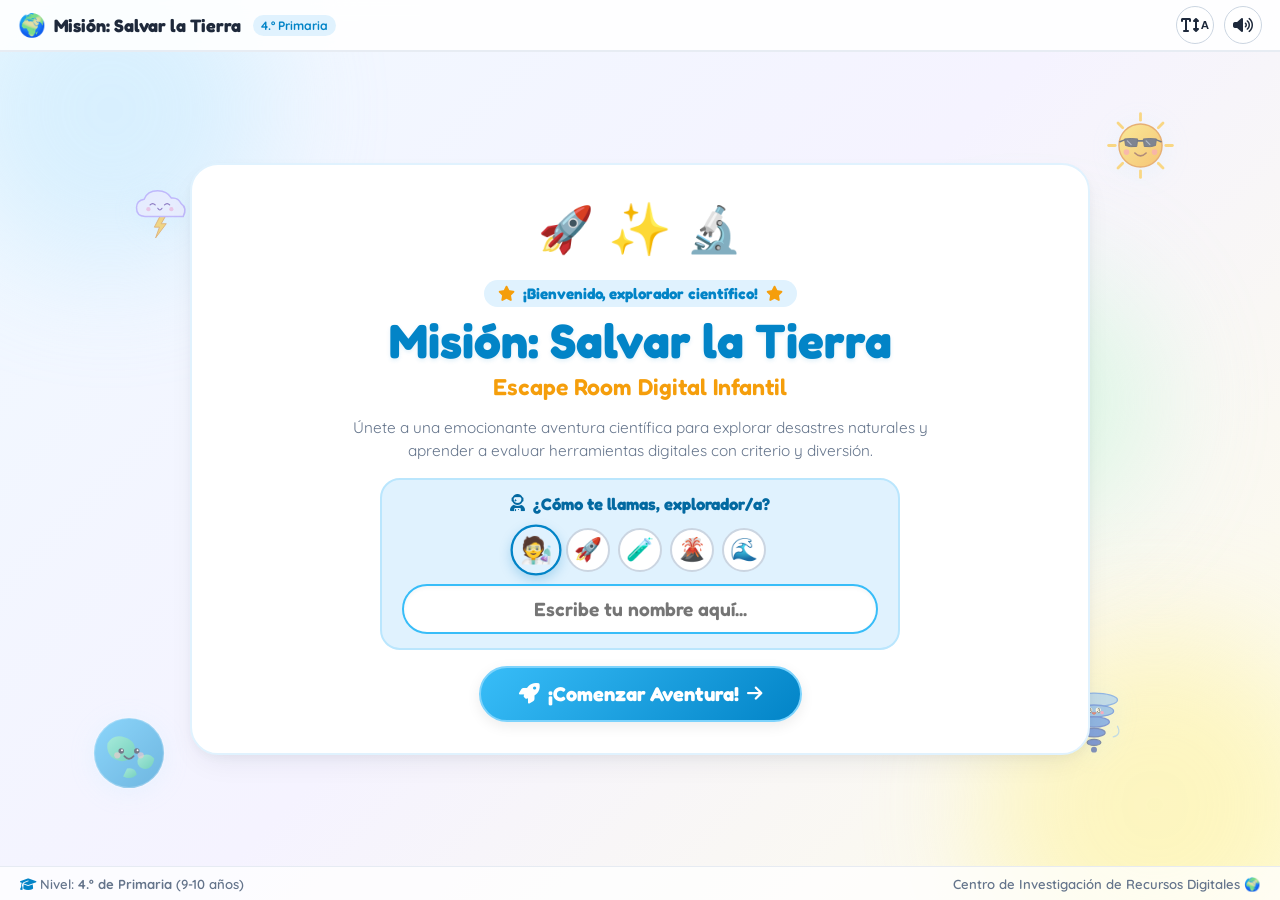
==== commit 8c35123c: "nuevo" ====
--- a/index.html
+++ b/index.html
@@ -1,351 +1,132 @@
 <!DOCTYPE html>
 <html lang="es">
-
 <head>
   <meta charset="UTF-8">
   <meta name="viewport" content="width=device-width, initial-scale=1.0">
-  <title>Escape room: Misión Salvar la Tierra | Educación Primaria</title>
-
+  <title>Misión: Salvar la Tierra | Escape Room Digital Infantil</title>
+  
   <!-- Animate.css CDN -->
   <link rel="stylesheet" href="https://cdnjs.cloudflare.com/ajax/libs/animate.css/4.1.1/animate.min.css">
   <!-- Font Awesome 6 Icons -->
   <link rel="stylesheet" href="https://cdnjs.cloudflare.com/ajax/libs/font-awesome/6.5.1/css/all.min.css">
-
-  <!-- Estilos propios (Estética Escolar Genially Limpia y Fiel) -->
+  
+  <!-- Estilos del Escape Room -->
   <link rel="stylesheet" href="assets/css/styles.css">
   <link rel="stylesheet" href="assets/css/animations.css">
 </head>
-
 <body>
 
-  <!-- Elementos de Papelería Escolar y Fondo Mágico Infantil -->
-  <div class="desk-decorations">
-    <!-- Resplandores ambientales cromáticos vivos (Rojo, Azul, Verde, Oro) -->
-    <div class="desk-ambient-auras">
-      <div class="aura-orb-gold"></div>
-      <div class="aura-orb-blue"></div>
-      <div class="aura-orb-green"></div>
-      <div class="aura-orb-red"></div>
+  <!-- Contenedor Maestro Pantalla Completa (CERO SCROLL) -->
+  <div class="app-screen">
+    
+    <!-- Elementos Decorativos Flotantes Pastel de Fondo -->
+    <div class="ambient-bg">
+      <div class="aura-blob" style="width: 320px; height: 320px; background: #BAE6FD; top: -50px; left: -50px;"></div>
+      <div class="aura-blob" style="width: 350px; height: 350px; background: #FEF08A; bottom: -80px; right: -50px;"></div>
+      <div class="aura-blob" style="width: 260px; height: 260px; background: #BBF7D0; top: 30%; right: 10%;"></div>
+
+      <!-- Mascotas Tiernas Animadas Flotantes -->
+      <img src="assets/media/sun-sunglasses.svg" alt="Sol" class="ambient-cloud anim-float" style="top: 12%; right: 8%; width: 75px;">
+      <img src="assets/media/earth-planet.svg" alt="Tierra" class="ambient-cloud anim-float-slow" style="bottom: 12%; left: 7%; width: 78px;">
+      <img src="assets/media/cloud-thunder.svg" alt="Nube" class="ambient-cloud anim-float" style="top: 20%; left: 10%; width: 68px;">
+      <img src="assets/media/tornado-cute.svg" alt="Tornado" class="ambient-cloud anim-float-slow" style="bottom: 16%; right: 12%; width: 64px;">
     </div>
 
-    <!-- Hoja blanca de cuaderno escolar a la derecha con margen rojo y rayas azules -->
-    <div class="bg-tilted-sheet"></div>
-
-    <!-- Cintas Adhesivas Washi Tape de Colores Vivos -->
-    <div class="washi-tape washi-red" title="Cinta roja"></div>
-    <div class="washi-tape washi-blue" title="Cinta azul"></div>
-    <div class="washi-tape washi-green" title="Cinta verde"></div>
-    <div class="washi-tape washi-gold" title="Cinta dorada"></div>
-
-    <!-- Stickers Científicos Escolares de Alto Impacto sobre la Hoja Escolar (Vectoriales en SVG puro, CERO Parpadeo) -->
-    <!-- Sticker 1: Cohete Espacial ¡Despegue! -->
-    <div class="science-sticker sticker-rocket" title="¡Despegue de la Aventura Científica!">
-      <svg viewBox="0 0 80 80" class="sticker-svg">
-        <defs>
-          <linearGradient id="rocketBodyGrad" x1="0" y1="0" x2="1" y2="1">
-            <stop offset="0%" stop-color="#EF4444" />
-            <stop offset="100%" stop-color="#B91C1C" />
-          </linearGradient>
-          <linearGradient id="rocketFlameGrad" x1="0" y1="0" x2="0" y2="1">
-            <stop offset="0%" stop-color="#FDE047" />
-            <stop offset="100%" stop-color="#EA580C" />
-          </linearGradient>
-        </defs>
-        <!-- Borde blanco de pegatina escolar -->
-        <path d="M40 8 C40 8 58 24 58 48 C58 54 54 58 48 58 L32 58 C26 58 22 54 22 48 C22 24 40 8 40 8 Z" fill="#FFFFFF"
-          stroke="#F1F5F9" stroke-width="4" />
-        <!-- Cuerpo del Cohete -->
-        <path d="M40 10 C40 10 55 25 55 46 L25 46 C25 25 40 10 40 10 Z" fill="url(#rocketBodyGrad)" />
-        <!-- Ventanilla -->
-        <circle cx="40" cy="28" r="7" fill="#BAE6FD" stroke="#FFFFFF" stroke-width="2" />
-        <circle cx="38" cy="26" r="2.5" fill="#FFFFFF" />
-        <!-- Alerones -->
-        <path d="M25 42 L16 52 C15 54 18 56 22 54 L25 48 Z" fill="#3B82F6" />
-        <path d="M55 42 L64 52 C65 54 62 56 58 54 L55 48 Z" fill="#3B82F6" />
-        <!-- Llama propulsora -->
-        <path d="M34 58 Q40 76 40 76 Q40 76 46 58 Z" fill="url(#rocketFlameGrad)" />
-        <path d="M37 58 Q40 68 40 68 Q40 68 43 58 Z" fill="#FEF08A" />
-      </svg>
-      <span class="sticker-badge badge-red">🚀 ¡Despegue!</span>
-    </div>
-
-    <!-- Sticker 2: Matraz de Laboratorio Químico -->
-    <div class="science-sticker sticker-flask" title="Laboratorio de Ciencias">
-      <svg viewBox="0 0 80 80" class="sticker-svg">
-        <defs>
-          <linearGradient id="flaskLiquidGrad" x1="0" y1="0" x2="0" y2="1">
-            <stop offset="0%" stop-color="#34D399" />
-            <stop offset="100%" stop-color="#059669" />
-          </linearGradient>
-        </defs>
-        <!-- Borde de pegatina -->
-        <path d="M33 10 L47 10 L47 28 L62 59 C65 65 61 70 54 70 L26 70 C19 70 15 65 18 59 L33 28 Z" fill="#FFFFFF"
-          stroke="#E2E8F0" stroke-width="4" />
-        <!-- Matraz de vidrio -->
-        <path d="M35 12 L45 12 L45 28 L60 60 C62 64 59 68 54 68 L26 68 C21 68 18 64 20 60 L35 28 Z" fill="#F0FDF4"
-          stroke="#059669" stroke-width="3" stroke-linejoin="round" />
-        <!-- Líquido químico burbujeante -->
-        <path d="M23 58 L30 44 Q40 40 50 44 L57 58 C58 61 56 65 52 65 L28 65 C24 65 22 61 23 58 Z"
-          fill="url(#flaskLiquidGrad)" />
-        <!-- Burbujas -->
-        <circle cx="34" cy="54" r="3.5" fill="#FFFFFF" opacity="0.85" />
-        <circle cx="44" cy="50" r="2.5" fill="#FFFFFF" opacity="0.85" />
-        <circle cx="40" cy="38" r="3" fill="#34D399" opacity="0.9" />
-        <circle cx="43" cy="24" r="2" fill="#34D399" opacity="0.7" />
-        <!-- Marcas de medición -->
-        <line x1="47" y1="56" x2="52" y2="56" stroke="#FFFFFF" stroke-width="2" />
-        <line x1="45" y1="48" x2="49" y2="48" stroke="#FFFFFF" stroke-width="2" />
-      </svg>
-      <span class="sticker-badge badge-green">🧪 Laboratorio</span>
-    </div>
-
-    <!-- Sticker 3: Átomo Científico y Cuántico -->
-    <div class="science-sticker sticker-atom" title="Ciencia y Física">
-      <svg viewBox="0 0 80 80" class="sticker-svg atom-spinning">
-        <ellipse cx="40" cy="40" rx="34" ry="12" fill="none" stroke="#3B82F6" stroke-width="2.8"
-          transform="rotate(30 40 40)" />
-        <ellipse cx="40" cy="40" rx="34" ry="12" fill="none" stroke="#8B5CF6" stroke-width="2.8"
-          transform="rotate(-30 40 40)" />
-        <ellipse cx="40" cy="40" rx="34" ry="12" fill="none" stroke="#06B6D4" stroke-width="2.8"
-          transform="rotate(90 40 40)" />
-        <circle cx="40" cy="40" r="7.5" fill="#F59E0B" stroke="#FFFFFF" stroke-width="2" />
-        <circle cx="15" cy="25" r="3.5" fill="#3B82F6" stroke="#FFFFFF" stroke-width="1.2" />
-        <circle cx="65" cy="25" r="3.5" fill="#8B5CF6" stroke="#FFFFFF" stroke-width="1.2" />
-        <circle cx="40" cy="74" r="3.5" fill="#06B6D4" stroke="#FFFFFF" stroke-width="1.2" />
-      </svg>
-      <span class="sticker-badge badge-blue">⚛️ Ciencia</span>
-    </div>
-
-    <!-- Sticker 4: Arcoíris Meteorológico -->
-    <div class="science-sticker sticker-rainbow" title="Meteorología Escolar">
-      <svg viewBox="0 0 82 52" class="sticker-svg">
-        <path d="M10 46 A31 31 0 0 1 72 46" fill="none" stroke="#EF4444" stroke-width="5" stroke-linecap="round" />
-        <path d="M16 46 A25 25 0 0 1 66 46" fill="none" stroke="#F59E0B" stroke-width="5" stroke-linecap="round" />
-        <path d="M22 46 A19 19 0 0 1 60 46" fill="none" stroke="#10B981" stroke-width="5" stroke-linecap="round" />
-        <path d="M28 46 A13 13 0 0 1 54 46" fill="none" stroke="#3B82F6" stroke-width="5" stroke-linecap="round" />
-        <path d="M34 46 A7 7 0 0 1 48 46" fill="none" stroke="#8B5CF6" stroke-width="5" stroke-linecap="round" />
-      </svg>
-    </div>
-
-    <!-- Post-It de Cuaderno Escolar Enriquecido con Checklist de Misión -->
-    <div class="sheet-postit">
-      <div class="postit-pin">📌</div>
-      <div class="postit-header">¡Misión: Salvar la Tierra!</div>
-      <ul class="postit-checklist">
-        <li><span>🌋</span> Reto 1: Volcán</li>
-        <li><span>🌊</span> Reto 2: Tsunami</li>
-        <li><span>🏚️</span> Reto 3: Terremoto</li>
-        <li><span>☀️</span> Reto 4: Ola de Calor</li>
-      </ul>
-    </div>
-
-    <!-- Salpicaduras de Pintura Artística Escolar (Rojo puro, Azul vivo, Verde) -->
-    <div class="paint-splat paint-splat-red splat-pulsing" title="Mancha roja pura">
-      <svg viewBox="0 0 100 100" width="100%" height="100%">
-        <path
-          d="M50,15 C65,10 75,25 80,40 C85,55 92,60 85,75 C78,90 60,85 45,90 C30,95 15,85 12,70 C9,55 18,45 25,30 C32,15 35,20 50,15 Z"
-          fill="#EF4444" />
-      </svg>
-    </div>
-    <div class="paint-splat paint-splat-blue splat-pulsing" style="animation-delay: 1.5s;" title="Mancha azul viva">
-      <svg viewBox="0 0 100 100" width="100%" height="100%">
-        <path
-          d="M45,18 C62,12 80,22 84,38 C88,54 75,70 80,82 C85,94 65,92 50,88 C35,84 20,90 14,76 C8,62 14,48 22,34 C30,20 28,24 45,18 Z"
-          fill="#2563EB" />
-      </svg>
-    </div>
-    <div class="paint-splat paint-splat-green splat-pulsing" style="animation-delay: 2.8s;"
-      title="Mancha verde esmeralda">
-      <svg viewBox="0 0 100 100" width="100%" height="100%">
-        <path
-          d="M52,14 C68,16 78,28 82,42 C86,56 94,72 82,84 C70,96 52,86 38,88 C24,90 12,78 14,64 C16,50 24,42 28,28 C32,14 36,12 52,14 Z"
-          fill="#10B981" />
-      </svg>
-    </div>
-
-    <!-- Mascotas Tiernas Animadas Flotantes -->
-    <img src="assets/media/sun-sunglasses.svg" alt="Solecito sonriente" class="decor-sun"
-      title="¡Hola, explorador científico!">
-    <img src="assets/media/earth-planet.svg" alt="Planeta Tierra" class="decor-earth" title="¡Misión Salvar la Tierra!">
-    <img src="assets/media/cloud-thunder.svg" alt="Nubecita tierna" class="decor-cloud">
-    <img src="assets/media/tornado-cute.svg" alt="Tornadito alegre" class="decor-tornado">
-    <img src="assets/media/volcano-cute.svg" alt="Volcancito" class="decor-volcano-mini">
-
-    <!-- Destellos mágicos y estrellitas en SVG vectorial (Cero parpadeo o jitter de fuentes) -->
-    <svg class="decor-sparkle" style="top: 14%; left: 24%; width: 22px; height: 22px; fill: #EF4444;"
-      viewBox="0 0 24 24">
-      <path d="M12 2l3.09 6.26L22 9.27l-5 4.87 1.18 6.88L12 17.77l-6.18 3.25L7 14.14 2 9.27l6.91-1.01L12 2z" />
-    </svg>
-    <svg class="decor-sparkle"
-      style="top: 22%; right: 24%; width: 26px; height: 26px; fill: #2563EB; animation-delay: 0.8s;"
-      viewBox="0 0 24 24">
-      <path d="M12 2l3.09 6.26L22 9.27l-5 4.87 1.18 6.88L12 17.77l-6.18 3.25L7 14.14 2 9.27l6.91-1.01L12 2z" />
-    </svg>
-    <svg class="decor-sparkle"
-      style="bottom: 14%; left: 26%; width: 24px; height: 24px; fill: #10B981; animation-delay: 1.4s;"
-      viewBox="0 0 24 24">
-      <path d="M12 2l3.09 6.26L22 9.27l-5 4.87 1.18 6.88L12 17.77l-6.18 3.25L7 14.14 2 9.27l6.91-1.01L12 2z" />
-    </svg>
-    <svg class="decor-sparkle"
-      style="bottom: 22%; right: 22%; width: 24px; height: 24px; fill: #F59E0B; animation-delay: 0.5s;"
-      viewBox="0 0 24 24">
-      <path d="M12 2l3.09 6.26L22 9.27l-5 4.87 1.18 6.88L12 17.77l-6.18 3.25L7 14.14 2 9.27l6.91-1.01L12 2z" />
-    </svg>
-    <svg class="decor-sparkle"
-      style="top: 50%; left: 8%; width: 20px; height: 20px; fill: #DC2626; animation-delay: 1.8s;" viewBox="0 0 24 24">
-      <path d="M12 2l3.09 6.26L22 9.27l-5 4.87 1.18 6.88L12 17.77l-6.18 3.25L7 14.14 2 9.27l6.91-1.01L12 2z" />
-    </svg>
-
-    <!-- Útiles Escolares Fieles a la Imagen (Ubicados sin tapar nada) -->
-    <img src="assets/media/pencil.svg" alt="Lápiz escolar" class="decor-pencil">
-    <img src="assets/media/eraser.svg" alt="Goma de borrar" class="decor-eraser">
-    <img src="assets/media/sharpener.svg" alt="Sacapuntas" class="decor-sharpener">
-    <img src="assets/media/protractor.svg" alt="Transportador escolar" class="decor-protractor">
-    <img src="assets/media/scissors.svg" alt="Tijeras escolares" class="decor-scissors">
-    <img src="assets/media/stamp-a-plus.svg" alt="Sello A+" class="decor-stamp">
-  </div>
-
-  <div class="escape-room-screen">
-
-    <!-- Barra Superior HUD (Visible, Grande y Equilibrada) -->
+    <!-- Barra Superior HUD -->
     <header class="top-hud animate__animated animate__fadeInDown">
-      <div class="mission-logo">
-        <i class="fa-solid fa-pencil" style="color: var(--pencil-blue);"></i>
-        <span>Escape room Educación</span>
+      <div class="hud-left">
+        <a href="index.html" class="hud-brand">
+          <span style="font-size: 1.4rem;">🌍</span>
+          <span>Misión: Salvar la Tierra</span>
+        </a>
+        <span class="hud-brand-badge">4.º Primaria</span>
       </div>
 
-      <nav class="mission-progress" aria-label="Progreso de las salas">
-        <div class="step-badge active"><i class="fa-solid fa-flag"></i> Portada</div>
-        <a href="assets/html/historia.html" class="step-badge"><i class="fa-solid fa-book-open"></i> Historia</a>
-        <a href="assets/html/instrucciones.html" class="step-badge"><i class="fa-solid fa-list-check"></i> Instrucciones</a>
-        <a href="assets/html/sala1-volcan.html" class="step-badge"><i class="fa-solid fa-fire"></i> Volcán</a>
-        <a href="assets/html/sala2-tsunami.html" class="step-badge"><i class="fa-solid fa-water"></i> Tsunami</a>
-        <a href="assets/html/sala3-terremoto.html" class="step-badge"><i class="fa-solid fa-house-crack"></i> Terremoto</a>
-        <a href="assets/html/sala4-calor.html" class="step-badge"><i class="fa-solid fa-sun"></i> Calor</a>
-      </nav>
-
-      <div class="hud-actions">
-        <!-- Botón de Accesibilidad de Tamaño de Texto -->
-        <button id="btnTextSize" class="accessibility-toggle-btn" type="button"
-          title="Ajustar tamaño de texto (Normal / Grande / Extra Grande)" aria-label="Ajustar tamaño de texto">
+      <div class="hud-right">
+        <!-- Accesibilidad: Tamaño de texto -->
+        <button id="btnTextSize" class="btn-hud-icon" type="button" title="Ajustar tamaño de texto" aria-label="Ajustar tamaño de letra">
           <i class="fa-solid fa-text-height"></i>
-          <span class="text-size-tag">A</span>
+          <span class="text-size-tag" style="font-size: 0.72rem; font-weight: bold; margin-left: 2px;">A</span>
         </button>
 
-        <!-- Botón de Audio -->
-        <button class="sound-toggle-btn" type="button" title="Activar/Silenciar sonido" aria-label="Sonido">
+        <!-- Sonido -->
+        <button class="sound-toggle-btn btn-hud-icon" type="button" title="Sonido" aria-label="Activar o silenciar sonido">
           <i class="fa-solid fa-volume-high"></i>
         </button>
       </div>
     </header>
 
-    <!-- Contenido Central Limpio, Colorido y con Vida -->
-    <main class="hero-wrapper animate__animated animate__fadeIn">
-
-      <!-- Cuadro de Título con Borde Punteado Escolar, Pines y Cinta Superior -->
-      <div class="title-dashed-box animate__animated animate__zoomIn">
-        <!-- Chinchetas en las esquinas -->
-        <span class="box-pin box-pin-tl" title="Pin escolar">📌</span>
-        <span class="box-pin box-pin-tr" title="Pin escolar">📌</span>
-
-        <!-- Cinta Roja Superior Vibrante -->
-        <div class="title-ribbon-badge">
-          <i class="fa-solid fa-rocket" style="color: #FDE047;"></i> ¡Misión Científica Escolar! <i
-            class="fa-solid fa-star" style="color: #FDE047;"></i>
+    <!-- Escenario Central (Presentación centrada, limpia y sin scroll) -->
+    <main class="main-stage">
+      
+      <div class="hero-card animate__animated animate__zoomIn">
+        
+        <!-- Fila de Mascotas / Iconos de Bienvenida -->
+        <div class="hero-mascot-row">
+          <span style="font-size: 2.8rem;" class="anim-float">🚀</span>
+          <span style="font-size: 3.2rem;" class="anim-star-shine">✨</span>
+          <span style="font-size: 2.8rem;" class="anim-float">🔬</span>
         </div>
 
-        <h1>Escape room</h1>
-        <h2>Educación</h2>
-      </div>
-
-      <!-- Subtítulo Genially Claro y Legible -->
-      <p class="hero-subtitle-genially">
-        ¡Misión: Salvar la Tierra! Explora los 4 retos científicos de 4.º de primaria y aprende a evaluar recursos
-        digitales con diversión, criterio y rigor.
-      </p>
-
-      <!-- Tira Interactiva de los 4 Desafíos Científicos (Con protección secuencial de Escape Room) -->
-      <div class="missions-grid-preview animate__animated animate__fadeInUp">
-        <a href="assets/html/sala1-volcan.html" class="mission-mini-card card-volcano" data-room="sala1"
-          title="Reto 1: El Volcán (Criterio: Pertinencia)">
-          <span class="mini-card-step">Reto 1</span>
-          <span class="mini-card-icon">🌋</span>
-          <span class="mini-card-title">El Volcán</span>
-          <span class="mini-card-tag">Pertinencia</span>
-        </a>
-        <a href="assets/html/sala2-tsunami.html" class="mission-mini-card card-tsunami" data-room="sala2"
-          title="Reto 2: El Tsunami (Criterio: Usabilidad)">
-          <span class="mini-card-step">Reto 2</span>
-          <span class="mini-card-icon">🌊</span>
-          <span class="mini-card-title">El Tsunami</span>
-          <span class="mini-card-tag">Usabilidad</span>
-        </a>
-        <a href="assets/html/sala3-terremoto.html" class="mission-mini-card card-earthquake" data-room="sala3"
-          title="Reto 3: El Terremoto (Criterio: Calidad)">
-          <span class="mini-card-step">Reto 3</span>
-          <span class="mini-card-icon">🏚️</span>
-          <span class="mini-card-title">Terremoto</span>
-          <span class="mini-card-tag">Calidad</span>
-        </a>
-        <a href="assets/html/sala4-calor.html" class="mission-mini-card card-heat" data-room="sala4"
-          title="Reto 4: La Ola de Calor (Criterio: Accesibilidad)">
-          <span class="mini-card-step">Reto 4</span>
-          <span class="mini-card-icon">☀️</span>
-          <span class="mini-card-title">Ola de Calor</span>
-          <span class="mini-card-tag">Inclusión</span>
-        </a>
-      </div>
-
-      <!-- Botón "Empezar" estilo Genially con Animación Fluida y Segura (CERO Bug de Líneas) -->
-      <button id="startMissionBtn" class="btn-empezar-genially" type="button"
-        title="Comenzar el Escape Room Científico">
-        <i class="fa-solid fa-circle-play" style="font-size: 1.45rem; color: #FFF;"></i>
-        <span>¡Empezar Aventura!</span>
-      </button>
-
-      <!-- Identificación del Explorador Científico con Énfasis y Etiqueta Amigable -->
-      <div class="student-tag-box animate__animated animate__fadeInUp">
-
-        <!-- Nudge / Etiqueta de Énfasis Infantil -->
-        <div class="explorer-nudge-badge">
-          <span>✍️</span>
-          <span>¡Ingresa tu nombre, querido/a explorador/a científico/a!</span>
-          <span>✨</span>
+        <div class="hero-title-box">
+          <span class="intro-header-badge animate__animated animate__bounceIn">
+            <i class="fa-solid fa-star" style="color: #F59E0B;"></i> ¡Bienvenido, explorador científico! <i class="fa-solid fa-star" style="color: #F59E0B;"></i>
+          </span>
+          <h1 style="margin-top: 6px;">Misión: Salvar la Tierra</h1>
+          <h2>Escape Room Digital Infantil</h2>
         </div>
 
-        <div class="student-tag-row">
-          <label for="explorerNameInput" class="student-label">
-            <i class="fa-solid fa-user-astronaut" style="color: var(--pencil-blue);"></i> Elige tu Avatar:
+        <p class="hero-desc">
+          Únete a una emocionante aventura científica para explorar desastres naturales y aprender a evaluar herramientas digitales con criterio y diversión.
+        </p>
+
+        <!-- Formulario amigable de inicio -->
+        <div class="hero-form-box">
+          <label for="explorerNameInput" class="hero-input-label">
+            <i class="fa-solid fa-user-astronaut"></i>
+            <span>¿Cómo te llamas, explorador/a?</span>
           </label>
-          <div style="display: flex; gap: 6px;" id="avatarChips">
-            <button type="button" class="avatar-chip active" data-avatar="🧑‍🔬"
-              title="Explorador Científico">🧑‍🔬</button>
+
+          <!-- Chips de Avatar -->
+          <div class="avatar-chips-row" id="avatarChipsRow">
+            <button type="button" class="avatar-chip active" data-avatar="🧑‍🔬" title="Explorador Científico">🧑‍🔬</button>
             <button type="button" class="avatar-chip" data-avatar="🚀" title="Astronauta">🚀</button>
             <button type="button" class="avatar-chip" data-avatar="🧪" title="Química">🧪</button>
             <button type="button" class="avatar-chip" data-avatar="🌋" title="Vulcanología">🌋</button>
-            <button type="button" class="avatar-chip" data-avatar="🌍" title="Planeta Tierra">🌍</button>
+            <button type="button" class="avatar-chip" data-avatar="🌊" title="Oceanografía">🌊</button>
+          </div>
+
+          <div class="hero-input-row">
+            <input 
+              type="text" 
+              id="explorerNameInput" 
+              class="hero-input" 
+              placeholder="Escribe tu nombre aquí..." 
+              maxlength="26"
+              autocomplete="off"
+            >
           </div>
         </div>
 
-        <div class="explorer-input-wrapper">
-          <i class="fa-solid fa-pen-nib input-pen-icon"></i>
-          <input type="text" id="explorerNameInput" class="explorer-name-field"
-            placeholder="Escribe tu nombre aquí, explorador..." value="Explorador Científico" maxlength="28"
-            autocomplete="name">
-        </div>
+        <!-- Botón Grande "¡Comenzar Aventura!" -->
+        <button id="btnStartAdventure" class="btn-fun btn-fun-primary anim-pulse" style="font-size: 1.25rem; padding: 14px 38px;" type="button">
+          <i class="fa-solid fa-rocket" style="font-size: 1.3rem;"></i>
+          <span>¡Comenzar Aventura!</span>
+          <i class="fa-solid fa-arrow-right" style="font-size: 1.1rem;"></i>
+        </button>
 
       </div>
 
     </main>
 
-    <!-- Barra Inferior -->
-    <footer class="bottom-bar animate__animated animate__fadeInUp">
-      <div class="hint-pill">
-        <i class="fa-solid fa-graduation-cap" style="color: var(--school-green-title);"></i>
-        <span>Nivel: <strong>4.º Primaria</strong> | Criterios: Pertinencia, Usabilidad, Calidad y Accesibilidad</span>
+    <!-- Barra Inferior de Estado -->
+    <footer class="bottom-hud">
+      <div>
+        <i class="fa-solid fa-graduation-cap" style="color: #0284C7;"></i>
+        <span>Nivel: <strong>4.º de Primaria</strong> (9-10 años)</span>
       </div>
-      <div style="font-family: var(--font-hand); font-size: 0.98rem; font-weight: bold; color: var(--text-muted);">
-        <i class="fa-solid fa-earth-americas" style="color: var(--pencil-blue);"></i> Centro Científico Escolar
+      <div>
+        <span>Centro de Investigación de Recursos Digitales 🌍</span>
       </div>
     </footer>
 
@@ -354,43 +135,49 @@
   <!-- Scripts -->
   <script src="assets/js/main.js"></script>
   <script>
-    // Avatar chips interactivity
-    let selectedAvatar = localStorage.getItem('explorer_avatar') || '🧑‍🔬';
-    const chips = document.querySelectorAll('.avatar-chip');
-    chips.forEach(chip => {
-      if (chip.getAttribute('data-avatar') === selectedAvatar) {
-        chips.forEach(c => c.classList.remove('active'));
-        chip.classList.add('active');
+    document.addEventListener('DOMContentLoaded', () => {
+      const nameInput = document.getElementById('explorerNameInput');
+      const startBtn = document.getElementById('btnStartAdventure');
+      const avatarChips = document.querySelectorAll('.avatar-chip');
+
+      // Cargar datos previos si existen
+      const savedName = localStorage.getItem('explorer_name');
+      if (savedName && savedName.trim()) {
+        nameInput.value = savedName;
       }
-      chip.addEventListener('click', (e) => {
-        e.stopPropagation();
-        chips.forEach(c => c.classList.remove('active'));
-        chip.classList.add('active');
-        selectedAvatar = chip.getAttribute('data-avatar');
-        localStorage.setItem('explorer_avatar', selectedAvatar);
+
+      let selectedAvatar = localStorage.getItem('explorer_avatar') || '🧑‍🔬';
+      avatarChips.forEach(chip => {
+        if (chip.getAttribute('data-avatar') === selectedAvatar) {
+          avatarChips.forEach(c => c.classList.remove('active'));
+          chip.classList.add('active');
+        }
+
+        chip.addEventListener('click', () => {
+          avatarChips.forEach(c => c.classList.remove('active'));
+          chip.classList.add('active');
+          selectedAvatar = chip.getAttribute('data-avatar');
+          if (window.escapeSound) window.escapeSound.playPop();
+        });
+      });
+
+      // Acción de Comenzar Aventura
+      startBtn.addEventListener('click', () => {
+        const val = nameInput.value.trim() || 'Explorador Científico';
+        window.EscapeState.setName(val);
+        window.EscapeState.setAvatar(selectedAvatar);
+
         if (window.escapeSound) window.escapeSound.playPop();
+        window.location.href = 'assets/html/introduccion.html';
       });
-    });
 
-    // Guardar nombre en tiempo real
-    const nameInput = document.getElementById('explorerNameInput');
-    const savedName = localStorage.getItem('explorer_name');
-    if (savedName && savedName.trim()) {
-      nameInput.value = savedName;
-    }
-    nameInput.addEventListener('input', () => {
-      const val = nameInput.value.trim() || 'Explorador Científico';
-      localStorage.setItem('explorer_name', val);
-    });
-
-    document.getElementById('startMissionBtn').addEventListener('click', () => {
-      const val = nameInput.value.trim() || 'Explorador Científico';
-      localStorage.setItem('explorer_name', val);
-
-      if (window.escapeSound) window.escapeSound.playPop();
-      window.location.href = 'assets/html/historia.html';
+      // Permitir presionar Enter en el input
+      nameInput.addEventListener('keydown', (e) => {
+        if (e.key === 'Enter') {
+          startBtn.click();
+        }
+      });
     });
   </script>
 </body>
-
 </html>
--- a/assets/css/styles.css
+++ b/assets/css/styles.css
@@ -1,5572 +1,1631 @@
+/**
+ * ==========================================================================
+ * MISIÓN: SALVAR LA TIERRA - ESCAPE ROOM EDUCATIVO INFANTIL
+ * Estilos Principales - UX/UI para 4.º de Primaria (9-10 años)
+ * CERO SCROLL VERTICAL: Presentación en pantalla completa (100vw / 100vh)
+ * Estética: Dibujos animados suaves, colores pastel, moderna y limpia
+ * ==========================================================================
+ */
+
+@import url('https://fonts.googleapis.com/css2?family=Fredoka:wght@400;500;600;700&family=Quicksand:wght@500;600;700&display=swap');
+
+:root {
+  /* Paleta Pastel Cálida y Amigable */
+  --bg-sky: #EFF6FF;
+  --bg-gradient: linear-gradient(135deg, #F0F9FF 0%, #F5F3FF 50%, #FEFCE8 100%);
+  
+  --pastel-blue-light: #E0F2FE;
+  --pastel-blue: #38BDF8;
+  --pastel-blue-dark: #0284C7;
+  
+  --pastel-green-light: #DCFCE7;
+  --pastel-green: #34D399;
+  --pastel-green-dark: #059669;
+  
+  --pastel-orange-light: #FFEDD5;
+  --pastel-orange: #FB923C;
+  --pastel-orange-dark: #EA580C;
+
+  --pastel-yellow-light: #FEF9C3;
+  --pastel-yellow: #FBBF24;
+  --pastel-yellow-dark: #D97706;
+
+  --pastel-purple-light: #EDE9FE;
+  --pastel-purple: #A78BFA;
+  --pastel-purple-dark: #7C3AED;
+
+  --pastel-pink-light: #FFE4E6;
+  --pastel-pink: #FB7185;
+  --pastel-pink-dark: #E11D48;
+
+  --text-main: #1E293B;
+  --text-muted: #64748B;
+  --text-light: #94A3B8;
+
+  --card-bg: rgba(255, 255, 255, 0.94);
+  --card-border: #E2E8F0;
+  --card-shadow: 0 12px 30px -8px rgba(30, 41, 59, 0.08), 0 4px 12px rgba(30, 41, 59, 0.04);
+  
+  --radius-xl: 28px;
+  --radius-lg: 20px;
+  --radius-md: 14px;
+  --radius-pill: 9999px;
+
+  --font-title: 'Fredoka', 'Quicksand', sans-serif;
+  --font-body: 'Quicksand', system-ui, sans-serif;
+}
+
 /* ==========================================================================
-   MISIÓN: SALVAR LA TIERRA - ESCAPE ROOM EDUCATIVO (4.º DE PRIMARIA)
-   styles.css - Estética Escolar Genially Fiel a la Imagen de Referencia
-   ========================================================================== */
-
-@import url('https://fonts.googleapis.com/css2?family=Caveat:wght@600;700&family=Patrick+Hand&family=Quicksand:wght@500;600;700&display=swap');
-
-:root {
-  /* Paleta Escolar Genially Cálida y Limpia */
-  --desk-bg: #F7F4EA;
-  --paper-white: #FFFFFF;
-  --paper-cream: #FAF8F2;
-  --paper-border: #E8E2D2;
-  --paper-shadow: 0 10px 28px rgba(92, 79, 58, 0.08), 0 2px 6px rgba(0, 0, 0, 0.04);
-
-  /* Colores de Útiles Escolares */
-  --school-green-title: #2D5A46;
-  --school-green-light: #E8F5EE;
-  --school-green-accent: #3E6B56;
-  --btn-gold: #F2B705;
-  --btn-gold-dark: #C89400;
-  --btn-gold-text: #422D00;
-  --eraser-pink: #F472B6;
-  --pencil-blue: #3B82F6;
-  --pencil-blue-dark: #1D4ED8;
-  --stamp-green: #16A34A;
-  --text-main: #334155;
-  --text-muted: #64748B;
-
-  /* Colores Puros y Vivos de Alto Impacto */
-  --pure-red: #EF4444;
-  --pure-red-deep: #DC2626;
-  --pure-blue: #2563EB;
-  --pure-blue-deep: #1D4ED8;
-  --pure-green: #10B981;
-  --pure-green-deep: #059669;
-  --pure-gold: #F59E0B;
-  --pure-amber: #D97706;
-
-  /* Tipografías */
-  --font-script: 'Caveat', cursive;
-  --font-hand: 'Patrick Hand', cursive;
-  --font-body: 'Quicksand', sans-serif;
-
-  /* Radios */
-  --radius-pill: 9999px;
-  --radius-card: 22px;
-  --radius-paper: 14px;
-}
-
-/* ==========================================================================
-   RESET & LAYOUT BASE
+   RESET Y REGLA DE ORO: CERO SCROLL VERTICAL
    ========================================================================== */
 *, *::before, *::after {
   box-sizing: border-box;
   margin: 0;
   padding: 0;
-  user-select: none;
-  -webkit-user-drag: none;
 }
 
 html, body {
   width: 100vw;
-  min-height: 100vh;
   height: 100vh;
-  overflow-x: hidden;
-  background-color: var(--desk-bg);
-  background-image: 
-    radial-gradient(#E8E1CE 1.3px, transparent 1.3px),
-    linear-gradient(135deg, #FCFAF4 0%, #F5F0E1 100%);
-  background-size: 26px 26px, 100% 100%;
+  max-width: 100vw;
+  max-height: 100vh;
+  overflow: hidden !important;
   font-family: var(--font-body);
   color: var(--text-main);
+  background: var(--bg-gradient);
+  user-select: none;
+  -webkit-font-smoothing: antialiased;
+}
+
+/* Contenedor Maestro de Diapositiva a Pantalla Completa */
+.app-screen {
+  width: 100vw;
+  height: 100vh;
+  max-width: 100vw;
+  max-height: 100vh;
+  display: flex;
+  flex-direction: column;
   position: relative;
-}
-
-@media (min-width: 993px) and (min-height: 660px) {
-  body {
-    overflow: hidden;
-    height: 100vh;
-  }
-  .escape-room-screen {
-    height: 100vh;
-  }
-}
-
-@media (max-width: 992px), (max-height: 659px) {
-  body {
-    overflow-y: auto !important;
-    height: auto !important;
-    min-height: 100vh;
-  }
-  .escape-room-screen {
-    height: auto !important;
-    min-height: 100vh;
-    overflow-y: visible !important;
-    padding-bottom: 2rem !important;
-  }
+  overflow: hidden;
+}
+
+/* Fondos ambientales decorativos suaves */
+.ambient-bg {
+  position: absolute;
+  inset: 0;
+  pointer-events: none;
+  overflow: hidden;
+  z-index: 0;
+}
+
+.ambient-cloud {
+  position: absolute;
+  opacity: 0.55;
+  filter: drop-shadow(0 4px 12px rgba(186, 230, 253, 0.4));
 }
 
 /* ==========================================================================
-   ELEMENTOS DE PAPELERÍA DEL PUPITRE (EXACTOS A LA IMAGEN DE GENIALLY)
+   BARRA SUPERIOR HUD (COMPACTA Y ELEGANTE: 52px)
    ========================================================================== */
-.desk-decorations {
+.top-hud {
+  height: 52px;
+  padding: 6px 18px;
+  display: flex;
+  align-items: center;
+  justify-content: space-between;
+  background: rgba(255, 255, 255, 0.88);
+  backdrop-filter: blur(12px);
+  border-bottom: 2px solid rgba(226, 232, 240, 0.8);
+  z-index: 50;
+  flex-shrink: 0;
+}
+
+.hud-left {
+  display: flex;
+  align-items: center;
+  gap: 12px;
+}
+
+.hud-brand {
+  display: flex;
+  align-items: center;
+  gap: 8px;
+  text-decoration: none;
+  font-family: var(--font-title);
+  font-size: 1.12rem;
+  font-weight: 700;
+  color: var(--text-main);
+}
+
+.hud-brand-badge {
+  background: var(--pastel-blue-light);
+  color: var(--pastel-blue-dark);
+  font-size: 0.76rem;
+  font-weight: 700;
+  padding: 3px 8px;
+  border-radius: var(--radius-pill);
+}
+
+.hud-center {
+  display: flex;
+  align-items: center;
+  gap: 8px;
+}
+
+.hud-station-pill {
+  display: inline-flex;
+  align-items: center;
+  gap: 8px;
+  background: white;
+  padding: 5px 14px;
+  border-radius: var(--radius-pill);
+  border: 1.5px solid var(--pastel-blue);
+  font-family: var(--font-title);
+  font-size: 0.95rem;
+  font-weight: 600;
+  color: var(--pastel-blue-dark);
+  box-shadow: 0 2px 8px rgba(56, 189, 248, 0.15);
+}
+
+.hud-right {
+  display: flex;
+  align-items: center;
+  gap: 10px;
+}
+
+.btn-hud-icon {
+  background: white;
+  border: 1.5px solid #CBD5E1;
+  border-radius: var(--radius-pill);
+  width: 38px;
+  height: 38px;
+  display: flex;
+  align-items: center;
+  justify-content: center;
+  color: var(--text-main);
+  cursor: pointer;
+  font-size: 1rem;
+  transition: all 0.2s ease;
+  text-decoration: none;
+}
+
+.btn-hud-icon:hover {
+  transform: translateY(-2px);
+  border-color: var(--pastel-blue);
+  color: var(--pastel-blue-dark);
+  box-shadow: 0 4px 10px rgba(56, 189, 248, 0.2);
+}
+
+.btn-hud-nav {
+  display: inline-flex;
+  align-items: center;
+  gap: 6px;
+  background: var(--pastel-blue-light);
+  border: 1.5px solid var(--pastel-blue);
+  color: var(--pastel-blue-dark);
+  font-family: var(--font-title);
+  font-size: 0.88rem;
+  font-weight: 600;
+  padding: 5px 12px;
+  border-radius: var(--radius-pill);
+  text-decoration: none;
+  cursor: pointer;
+  transition: all 0.2s ease;
+}
+
+.btn-hud-nav:hover {
+  background: var(--pastel-blue);
+  color: white;
+  transform: translateY(-2px);
+  box-shadow: 0 4px 12px rgba(56, 189, 248, 0.3);
+}
+
+.hud-user-pill {
+  display: inline-flex;
+  align-items: center;
+  gap: 6px;
+  background: var(--pastel-yellow-light);
+  border: 1.5px solid var(--pastel-yellow);
+  padding: 4px 12px;
+  border-radius: var(--radius-pill);
+  font-size: 0.85rem;
+  font-weight: 700;
+  color: var(--pastel-yellow-dark);
+}
+
+/* ==========================================================================
+   ESCENARIO PRINCIPAL (STAGE PRESENTATION: ZERO SCROLL)
+   ========================================================================== */
+.main-stage {
+  flex: 1;
+  min-height: 0;
+  display: flex;
+  align-items: center;
+  justify-content: center;
+  padding: 10px 20px;
+  position: relative;
+  z-index: 10;
+  overflow: hidden;
+}
+
+/* Tarjeta Diapositiva Central */
+.slide-card {
+  width: 100%;
+  max-width: 1140px;
+  height: 94%;
+  max-height: 840px;
+  background: var(--card-bg);
+  border: 2px solid var(--card-border);
+  border-radius: var(--radius-xl);
+  box-shadow: var(--card-shadow);
+  display: flex;
+  flex-direction: column;
+  overflow: hidden;
+  position: relative;
+  transition: transform 0.3s ease;
+}
+
+/* Barra inferior decorativa/estado */
+.bottom-hud {
+  height: 34px;
+  padding: 0 20px;
+  display: flex;
+  align-items: center;
+  justify-content: space-between;
+  background: rgba(255, 255, 255, 0.75);
+  border-top: 1px solid rgba(226, 232, 240, 0.8);
+  font-size: 0.82rem;
+  color: var(--text-muted);
+  font-weight: 600;
+  z-index: 20;
+  flex-shrink: 0;
+}
+
+/* ==========================================================================
+   SISTEMA DE PANTALLAS Y SUB-DIAPOSITIVAS (Recurso vs Preguntas)
+   ========================================================================== */
+.subslide-container {
+  flex: 1;
+  min-height: 0;
+  display: flex;
+  flex-direction: column;
+  position: relative;
+  overflow: hidden;
+}
+
+.subslide-view {
+  width: 100%;
+  height: 100%;
+  display: flex;
+  flex-direction: column;
+  padding: 12px 18px;
+  overflow: hidden;
+  box-sizing: border-box;
+}
+
+.subslide-header {
+  display: flex;
+  align-items: center;
+  justify-content: space-between;
+  margin-bottom: 8px;
+  flex-shrink: 0;
+}
+
+.subslide-title {
+  display: flex;
+  align-items: center;
+  gap: 10px;
+  font-family: var(--font-title);
+  font-size: 1.25rem;
+  font-weight: 700;
+  color: var(--text-main);
+}
+
+.subslide-body {
+  flex: 1;
+  min-height: 0;
+  display: flex;
+  position: relative;
+  overflow: hidden;
+  border-radius: var(--radius-lg);
+}
+
+.subslide-footer {
+  margin-top: 8px;
+  padding-top: 6px;
+  display: flex;
+  align-items: center;
+  justify-content: space-between;
+  border-top: 1.5px solid #F1F5F9;
+  flex-shrink: 0;
+}
+
+/* ==========================================================================
+   BOTONES INFANTILES ESTILO DIBUJOS ANIMADOS Y PASTEL
+   ========================================================================== */
+.btn-fun {
+  font-family: var(--font-title);
+  font-size: 1.05rem;
+  font-weight: 700;
+  padding: 10px 22px;
+  border-radius: var(--radius-pill);
+  border: 2px solid transparent;
+  cursor: pointer;
+  display: inline-flex;
+  align-items: center;
+  justify-content: center;
+  gap: 8px;
+  text-decoration: none;
+  transition: all 0.2s cubic-bezier(0.34, 1.56, 0.64, 1);
+  box-shadow: 0 4px 14px rgba(0, 0, 0, 0.08);
+}
+
+.btn-fun:hover {
+  transform: translateY(-2px) scale(1.02);
+  box-shadow: 0 8px 20px rgba(0, 0, 0, 0.12);
+}
+
+.btn-fun:active {
+  transform: translateY(1px) scale(0.98);
+}
+
+.btn-fun-primary {
+  background: linear-gradient(135deg, #38BDF8 0%, #0284C7 100%);
+  color: white;
+  border-color: #7DD3FC;
+}
+
+.btn-fun-success {
+  background: linear-gradient(135deg, #34D399 0%, #059669 100%);
+  color: white;
+  border-color: #86EFAC;
+}
+
+.btn-fun-warning {
+  background: linear-gradient(135deg, #FBBF24 0%, #D97706 100%);
+  color: #78350F;
+  border-color: #FDE68A;
+}
+
+.btn-fun-secondary {
+  background: #F1F5F9;
+  color: #475569;
+  border-color: #CBD5E1;
+}
+
+.btn-fun-secondary:hover {
+  background: #E2E8F0;
+  color: #1E293B;
+}
+
+.btn-goto-questions {
+  background: linear-gradient(135deg, #FBBF24 0%, #F59E0B 100%);
+  color: #78350F;
+  border: 2px solid #FDE68A;
+  box-shadow: 0 6px 18px rgba(245, 158, 11, 0.35);
+  font-size: 1.08rem;
+  padding: 10px 24px;
+}
+
+.btn-goto-questions:hover {
+  background: linear-gradient(135deg, #F59E0B 0%, #D97706 100%);
+  color: white;
+}
+
+/* ==========================================================================
+   PANTALLA 1: INDEX / PORTADA
+   ========================================================================== */
+.hero-card {
+  width: 100%;
+  max-width: 900px;
+  background: white;
+  border-radius: var(--radius-xl);
+  padding: clamp(20px, 3.5vh, 36px) clamp(24px, 4vw, 48px);
+  text-align: center;
+  box-shadow: var(--card-shadow);
+  border: 2px solid var(--pastel-blue-light);
+  display: flex;
+  flex-direction: column;
+  align-items: center;
+  gap: 16px;
+  position: relative;
+}
+
+.hero-mascot-row {
+  display: flex;
+  align-items: center;
+  justify-content: center;
+  gap: 14px;
+  margin-bottom: 4px;
+}
+
+.hero-title-box {
+  margin: 0;
+}
+
+.hero-title-box h1 {
+  font-family: var(--font-title);
+  font-size: clamp(2rem, 3.8vw, 3rem);
+  font-weight: 700;
+  color: #0284C7;
+  line-height: 1.15;
+  margin: 0;
+  text-shadow: 0 2px 4px rgba(2, 132, 199, 0.12);
+}
+
+.hero-title-box h2 {
+  font-family: var(--font-title);
+  font-size: clamp(1.15rem, 1.8vw, 1.5rem);
+  font-weight: 600;
+  color: #F59E0B;
+  margin: 4px 0 0 0;
+}
+
+.hero-desc {
+  font-size: clamp(0.95rem, 1.2vw, 1.1rem);
+  color: var(--text-muted);
+  max-width: 620px;
+  margin: 0 auto;
+  line-height: 1.5;
+}
+
+.hero-form-box {
+  width: 100%;
+  max-width: 520px;
+  background: var(--pastel-blue-light);
+  border: 2px solid #BAE6FD;
+  border-radius: var(--radius-lg);
+  padding: 14px 20px;
+  display: flex;
+  flex-direction: column;
+  gap: 12px;
+}
+
+.hero-input-label {
+  font-family: var(--font-title);
+  font-size: 1.05rem;
+  font-weight: 700;
+  color: #0369A1;
+  display: flex;
+  align-items: center;
+  justify-content: center;
+  gap: 8px;
+}
+
+.hero-input-row {
+  position: relative;
+  width: 100%;
+}
+
+.hero-input {
+  width: 100%;
+  height: 50px;
+  background: white;
+  border: 2px solid #38BDF8;
+  border-radius: var(--radius-pill);
+  padding: 0 20px;
+  font-family: var(--font-title);
+  font-size: 1.2rem;
+  font-weight: 600;
+  color: var(--text-main);
+  text-align: center;
+  outline: none;
+  transition: all 0.2s;
+  box-shadow: inset 0 2px 4px rgba(0, 0, 0, 0.04);
+}
+
+.hero-input:focus {
+  border-color: #0284C7;
+  box-shadow: 0 0 0 4px rgba(56, 189, 248, 0.35);
+}
+
+/* Avatar Chips */
+.avatar-chips-row {
+  display: flex;
+  justify-content: center;
+  gap: 8px;
+  margin-top: 2px;
+}
+
+.avatar-chip {
+  width: 44px;
+  height: 44px;
+  border-radius: 50%;
+  background: white;
+  border: 2px solid #CBD5E1;
+  font-size: 1.4rem;
+  display: flex;
+  align-items: center;
+  justify-content: center;
+  cursor: pointer;
+  transition: all 0.2s;
+}
+
+.avatar-chip:hover {
+  transform: scale(1.12);
+  border-color: var(--pastel-blue);
+}
+
+.avatar-chip.active {
+  border-color: #0284C7;
+  background: #E0F2FE;
+  transform: scale(1.16);
+  box-shadow: 0 4px 10px rgba(2, 132, 199, 0.25);
+}
+
+/* ==========================================================================
+   PANTALLA 2: INTRODUCCIÓN Y REGLAS
+   ========================================================================== */
+.intro-container {
+  width: 100%;
+  max-width: 960px;
+  height: 92%;
+  display: flex;
+  flex-direction: column;
+  justify-content: space-between;
+  padding: clamp(16px, 2.5vh, 26px) clamp(20px, 3.5vw, 36px);
+  box-sizing: border-box;
+}
+
+.intro-header-badge {
+  display: inline-flex;
+  align-items: center;
+  gap: 8px;
+  background: var(--pastel-blue-light);
+  color: var(--pastel-blue-dark);
+  font-family: var(--font-title);
+  font-size: 0.95rem;
+  font-weight: 700;
+  padding: 4px 14px;
+  border-radius: var(--radius-pill);
+  align-self: center;
+}
+
+.intro-grid {
+  display: grid;
+  grid-template-columns: repeat(2, 1fr);
+  gap: 16px;
+  margin: 10px 0;
+  flex: 1;
+  min-height: 0;
+}
+
+.intro-card {
+  background: white;
+  border: 2px solid #E2E8F0;
+  border-radius: var(--radius-lg);
+  padding: 16px 20px;
+  display: flex;
+  flex-direction: column;
+  justify-content: center;
+  align-items: center;
+  text-align: center;
+  box-shadow: 0 4px 12px rgba(0, 0, 0, 0.04);
+}
+
+.intro-card-icon {
+  font-size: 2.8rem;
+  margin-bottom: 8px;
+}
+
+.intro-card-title {
+  font-family: var(--font-title);
+  font-size: 1.25rem;
+  font-weight: 700;
+  color: var(--text-main);
+  margin-bottom: 6px;
+}
+
+.intro-card-text {
+  font-size: 0.98rem;
+  color: var(--text-muted);
+  line-height: 1.45;
+}
+
+/* La Regla de Oro */
+.golden-rule-banner {
+  background: linear-gradient(135deg, #FEF9C3 0%, #FEF08A 100%);
+  border: 2px dashed #F59E0B;
+  border-radius: var(--radius-lg);
+  padding: 14px 22px;
+  display: flex;
+  align-items: center;
+  gap: 16px;
+  box-shadow: 0 4px 14px rgba(245, 158, 11, 0.15);
+}
+
+.golden-star-icon {
+  font-size: 2.6rem;
+  color: #D97706;
+  flex-shrink: 0;
+}
+
+.golden-rule-content h4 {
+  font-family: var(--font-title);
+  font-size: 1.15rem;
+  font-weight: 700;
+  color: #92400E;
+  margin: 0 0 2px 0;
+}
+
+.golden-rule-content p {
+  font-size: 1rem;
+  color: #78350F;
+  font-weight: 600;
+  margin: 0;
+  line-height: 1.35;
+}
+
+/* ==========================================================================
+   PANTALLA 3: MAPA INTERACTIVO DE AVENTURA (5 ESTACIONES)
+   ========================================================================== */
+.map-canvas-container {
+  width: 100%;
+  height: 100%;
+  position: relative;
+  background: radial-gradient(circle at 50% 50%, #F0FDF4 0%, #E0F2FE 70%, #DBEAFE 100%);
+  border-radius: var(--radius-xl);
+  overflow: hidden;
+  display: flex;
+  flex-direction: column;
+}
+
+.map-header {
+  padding: 12px 24px;
+  display: flex;
+  align-items: center;
+  justify-content: space-between;
+  background: rgba(255, 255, 255, 0.85);
+  border-bottom: 2px solid rgba(226, 232, 240, 0.8);
+  flex-shrink: 0;
+  z-index: 10;
+}
+
+.map-track-area {
+  flex: 1;
+  min-height: 0;
+  position: relative;
+  display: flex;
+  align-items: center;
+  justify-content: space-around;
+  padding: 20px 40px;
+  overflow: hidden;
+}
+
+/* Camino de puntos curvo decorativo (SVG) */
+.map-path-svg {
   position: absolute;
   top: 0;
   left: 0;
   width: 100%;
   height: 100%;
   pointer-events: none;
+  z-index: 1;
+}
+
+/* Estaciones del Mapa */
+.map-stations-row {
+  position: relative;
+  z-index: 5;
+  width: 100%;
+  display: flex;
+  align-items: center;
+  justify-content: space-between;
+  max-width: 1040px;
+  margin: 0 auto;
+}
+
+.map-station {
+  display: flex;
+  flex-direction: column;
+  align-items: center;
+  gap: 10px;
+  text-decoration: none;
+  position: relative;
+  transition: transform 0.25s ease;
+  cursor: pointer;
+}
+
+.station-node {
+  width: 82px;
+  height: 82px;
+  border-radius: 50%;
+  background: white;
+  border: 4px solid #CBD5E1;
+  display: flex;
+  align-items: center;
+  justify-content: center;
+  font-size: 2.3rem;
+  box-shadow: 0 6px 16px rgba(0, 0, 0, 0.08);
+  position: relative;
+  transition: all 0.3s cubic-bezier(0.34, 1.56, 0.64, 1);
+}
+
+.map-station:hover:not(.locked) .station-node {
+  transform: scale(1.15);
+  box-shadow: 0 10px 24px rgba(0, 0, 0, 0.15);
+}
+
+.station-badge-num {
+  position: absolute;
+  top: -4px;
+  left: -4px;
+  width: 26px;
+  height: 26px;
+  border-radius: 50%;
+  background: #334155;
+  color: white;
+  font-family: var(--font-title);
+  font-size: 0.85rem;
+  font-weight: 700;
+  display: flex;
+  align-items: center;
+  justify-content: center;
+  border: 2px solid white;
+}
+
+.station-label-card {
+  background: white;
+  border: 2px solid #E2E8F0;
+  border-radius: var(--radius-md);
+  padding: 6px 12px;
+  text-align: center;
+  box-shadow: 0 4px 10px rgba(0, 0, 0, 0.05);
+  max-width: 160px;
+  transition: all 0.2s;
+}
+
+.station-name {
+  font-family: var(--font-title);
+  font-size: 0.95rem;
+  font-weight: 700;
+  color: var(--text-main);
+  white-space: nowrap;
+}
+
+.station-criterion {
+  font-size: 0.78rem;
+  font-weight: 600;
+  color: var(--pastel-blue-dark);
+}
+
+/* Estados de las Estaciones */
+/* 1. Bloqueada */
+.map-station.locked {
+  cursor: not-allowed;
+  opacity: 0.65;
+}
+
+.map-station.locked .station-node {
+  background: #F1F5F9;
+  border-color: #CBD5E1;
+  filter: grayscale(0.85);
+}
+
+.station-lock-overlay {
+  position: absolute;
+  bottom: -4px;
+  right: -4px;
+  width: 28px;
+  height: 28px;
+  background: #64748B;
+  color: white;
+  border-radius: 50%;
+  display: flex;
+  align-items: center;
+  justify-content: center;
+  font-size: 0.82rem;
+  border: 2px solid white;
+}
+
+/* 2. Activa / Desbloqueada (Parada actual) */
+.map-station.current .station-node {
+  border-color: #0284C7;
+  background: #F0F9FF;
+  box-shadow: 0 0 0 6px rgba(56, 189, 248, 0.4);
+  animation: stationBeacon 2s infinite;
+}
+
+.map-station.current .station-label-card {
+  border-color: #38BDF8;
+  background: #F0F9FF;
+}
+
+.avatar-pointer {
+  position: absolute;
+  top: -34px;
+  font-size: 1.8rem;
+  animation: softFloat 2.5s ease-in-out infinite;
+  filter: drop-shadow(0 2px 6px rgba(0,0,0,0.2));
+}
+
+/* 3. Completada */
+.map-station.completed .station-node {
+  border-color: #059669;
+  background: #ECFDF5;
+}
+
+.station-check-badge {
+  position: absolute;
+  bottom: -4px;
+  right: -4px;
+  width: 28px;
+  height: 28px;
+  background: #10B981;
+  color: white;
+  border-radius: 50%;
+  display: flex;
+  align-items: center;
+  justify-content: center;
+  font-size: 0.95rem;
+  border: 2px solid white;
+  box-shadow: 0 2px 6px rgba(16, 185, 129, 0.35);
+}
+
+/* ==========================================================================
+   PANTALLA 4: SALA 1 - VOLCANES (VIDEO Y CALIDAD)
+   ========================================================================== */
+.video-frame-box {
+  width: 100%;
+  height: 100%;
+  border-radius: var(--radius-lg);
   overflow: hidden;
-  z-index: 1;
-}
-
-/* Hoja blanca inclinada estilo cuaderno escolar (a la derecha) con cuadrícula azul y margen rojo */
-.bg-tilted-sheet {
+  background: #0F172A;
+  position: relative;
+  box-shadow: inset 0 2px 10px rgba(0, 0, 0, 0.3);
+}
+
+.video-frame-box iframe {
+  width: 100%;
+  height: 100%;
+  border: none;
+}
+
+/* ==========================================================================
+   PANTALLA 5: SALA 2 - TSUNAMIS (SIMULADOR DE OLA Y PERTINENCIA)
+   ========================================================================== */
+.tsunami-sim-container {
+  width: 100%;
+  height: 100%;
+  display: flex;
+  flex-direction: column;
+  background: linear-gradient(180deg, #BAE6FD 0%, #E0F2FE 40%, #FEF08A 75%, #FDE047 100%);
+  border-radius: var(--radius-lg);
+  overflow: hidden;
+  position: relative;
+}
+
+.tsunami-controls-bar {
+  padding: 8px 16px;
+  background: rgba(255, 255, 255, 0.88);
+  backdrop-filter: blur(8px);
+  display: flex;
+  align-items: center;
+  justify-content: space-between;
+  gap: 16px;
+  border-bottom: 2px solid rgba(226, 232, 240, 0.8);
+  flex-shrink: 0;
+  z-index: 10;
+}
+
+.tsunami-presets {
+  display: flex;
+  gap: 8px;
+}
+
+.btn-preset {
+  font-family: var(--font-title);
+  font-size: 0.88rem;
+  font-weight: 600;
+  padding: 5px 12px;
+  border-radius: var(--radius-pill);
+  border: 1.5px solid #CBD5E1;
+  background: white;
+  cursor: pointer;
+  transition: all 0.2s;
+}
+
+.btn-preset:hover, .btn-preset.active {
+  background: #0284C7;
+  color: white;
+  border-color: #0369A1;
+  box-shadow: 0 2px 8px rgba(2, 132, 199, 0.25);
+}
+
+.tsunami-slider-wrapper {
+  display: flex;
+  align-items: center;
+  gap: 12px;
+  flex: 1;
+  max-width: 440px;
+}
+
+.tsunami-slider-label {
+  font-family: var(--font-title);
+  font-size: 0.95rem;
+  font-weight: 700;
+  color: var(--text-main);
+  white-space: nowrap;
+}
+
+.tsunami-range {
+  flex: 1;
+  height: 10px;
+  border-radius: 5px;
+  background: #CBD5E1;
+  outline: none;
+  cursor: pointer;
+  accent-color: #0284C7;
+}
+
+.tsunami-meter-badge {
+  font-family: var(--font-title);
+  font-size: 1rem;
+  font-weight: 700;
+  padding: 4px 12px;
+  border-radius: var(--radius-pill);
+  background: #0284C7;
+  color: white;
+  min-width: 68px;
+  text-align: center;
+}
+
+.tsunami-stage-viewport {
+  flex: 1;
+  min-height: 0;
+  position: relative;
+  overflow: hidden;
+  display: flex;
+}
+
+/* Paisaje de Tsunami */
+.scene-sun {
   position: absolute;
-  top: 5%;
-  right: -3%;
-  width: 45vw;
-  height: 88vh;
-  transform: rotate(4.5deg);
-  background-color: #FFFFFF;
-  background-image: 
-    /* Línea de margen escolar en rojo puro */
-    linear-gradient(90deg, transparent 48px, rgba(239, 68, 68, 0.55) 49px, rgba(239, 68, 68, 0.55) 51px, transparent 52px),
-    /* Rayado horizontal de cuaderno en azul escolar */
-    repeating-linear-gradient(transparent, transparent 27px, rgba(59, 130, 246, 0.15) 28px);
-  background-size: 100% 100%, 100% 28px;
-  border: 2px solid rgba(203, 213, 225, 0.8);
-  box-shadow: 0 20px 45px rgba(51, 65, 85, 0.12), 0 4px 12px rgba(0, 0, 0, 0.04);
-  border-radius: 18px;
-  pointer-events: none;
-  z-index: 1;
-  overflow: hidden;
-}
-
-/* Cintas Adhesivas Washi Tape de Colores Vivos (Rojo, Azul, Verde, Dorado) */
-.washi-tape {
+  top: 15px;
+  right: 60px;
+  font-size: 3.2rem;
+  animation: starShine 4s ease-in-out infinite;
+}
+
+.scene-hill {
   position: absolute;
-  height: 28px;
-  border-radius: 3px;
-  box-shadow: 0 3px 8px rgba(0, 0, 0, 0.12);
-  z-index: 2;
-  pointer-events: none;
-  opacity: 0.88;
-}
-
-.washi-red {
-  background: linear-gradient(135deg, rgba(239, 68, 68, 0.85), rgba(220, 38, 38, 0.85));
-  width: 100px;
-  top: 14px;
-  right: 36vw;
-  transform: rotate(-22deg);
-  border-left: 2px dashed rgba(255, 255, 255, 0.5);
-  border-right: 2px dashed rgba(255, 255, 255, 0.5);
-}
-
-.washi-blue {
-  background: linear-gradient(135deg, rgba(37, 99, 235, 0.85), rgba(29, 78, 216, 0.85));
-  width: 95px;
-  top: 12px;
-  right: 2%;
-  transform: rotate(26deg);
-  border-left: 2px dashed rgba(255, 255, 255, 0.5);
-  border-right: 2px dashed rgba(255, 255, 255, 0.5);
-}
-
-.washi-green {
-  background: linear-gradient(135deg, rgba(16, 185, 129, 0.85), rgba(5, 150, 105, 0.85));
-  width: 90px;
-  bottom: 18px;
-  right: 1%;
-  transform: rotate(-16deg);
-  border-left: 2px dashed rgba(255, 255, 255, 0.5);
-  border-right: 2px dashed rgba(255, 255, 255, 0.5);
-}
-
-.washi-gold {
-  background: linear-gradient(135deg, rgba(245, 158, 11, 0.85), rgba(217, 119, 6, 0.85));
-  width: 85px;
-  bottom: 22px;
-  right: 34vw;
-  transform: rotate(18deg);
-  border-left: 2px dashed rgba(255, 255, 255, 0.5);
-  border-right: 2px dashed rgba(255, 255, 255, 0.5);
-}
-
-/* ==========================================================================
-   STICKERS CIENTÍFICOS Y NOTAS EN LA HOJA ESCOLAR (CERO PARPADEO)
-   ========================================================================== */
-.science-sticker {
+  bottom: 0;
+  right: 0;
+  width: 38%;
+  height: 82%;
+  background: linear-gradient(135deg, #84CC16 0%, #4D7C0F 100%);
+  border-top-left-radius: 140px;
+  border-top: 4px solid #65A30D;
+  z-index: 5;
+  display: flex;
+  flex-direction: column;
+  align-items: center;
+  padding-top: 14px;
+}
+
+.hill-shelter {
+  background: rgba(255, 255, 255, 0.95);
+  border: 2px solid #365314;
+  border-radius: var(--radius-pill);
+  padding: 4px 14px;
+  font-family: var(--font-title);
+  font-size: 0.88rem;
+  font-weight: 700;
+  color: #14532D;
+  box-shadow: 0 4px 12px rgba(0,0,0,0.15);
+  display: flex;
+  align-items: center;
+  gap: 6px;
+}
+
+.hill-evacuees {
+  margin-top: 8px;
+  font-size: 1.8rem;
+  display: flex;
+  gap: 8px;
+  transition: all 0.3s;
+}
+
+.scene-beach {
   position: absolute;
+  bottom: 0;
+  left: 0;
+  width: 100%;
+  height: 25%;
+  background: #FDE047;
+  border-top: 3px solid #EAB308;
   z-index: 3;
-  pointer-events: auto;
-  display: flex;
-  flex-direction: column;
-  align-items: center;
-  gap: 4px;
-  cursor: pointer;
-  transition: transform 0.25s cubic-bezier(0.34, 1.56, 0.64, 1), filter 0.25s ease;
-  will-change: transform;
-  transform-style: preserve-3d;
-  backface-visibility: hidden;
-}
-
-.science-sticker:hover {
-  transform: scale(1.15) translateY(-5px) !important;
-  filter: drop-shadow(0 10px 20px rgba(0, 0, 0, 0.22));
-}
-
-.sticker-svg {
-  width: 76px;
-  height: 76px;
-  filter: drop-shadow(0 4px 10px rgba(0, 0, 0, 0.16));
-  transition: transform 0.3s ease;
-}
-
-.sticker-badge {
-  font-family: var(--font-hand);
-  font-size: 0.96rem;
-  font-weight: 700;
-  padding: 2px 10px;
-  border-radius: var(--radius-pill);
-  box-shadow: 0 3px 8px rgba(0, 0, 0, 0.08);
-  white-space: nowrap;
-  border: 1.5px solid;
-}
-
-.badge-red {
-  background: #FEF2F2;
-  color: #DC2626;
-  border-color: #FCA5A5;
-}
-
-.badge-green {
-  background: #F0FDF4;
-  color: #059669;
-  border-color: #86EFAC;
-}
-
-.badge-blue {
-  background: #EFF6FF;
-  color: #2563EB;
-  border-color: #93C5FD;
-}
-
-/* Posiciones Espaciosas en la Hoja Escolar Derecha */
-.sticker-rocket {
-  --base-rot: -12deg;
-  top: 13%;
-  right: 14%;
-  transform: rotate(var(--base-rot));
-  animation: stickerBobble 4.5s ease-in-out infinite;
-}
-
-.sticker-flask {
-  --base-rot: 7deg;
-  top: 40%;
-  right: 9%;
-  transform: rotate(var(--base-rot));
-  animation: stickerBobble 5.2s ease-in-out infinite 0.8s;
-}
-
-.sticker-atom {
-  --base-rot: -6deg;
-  bottom: 30%;
-  right: 17%;
-  transform: rotate(var(--base-rot));
-  animation: stickerBobble 4.8s ease-in-out infinite 1.4s;
-}
-
-.sticker-rainbow {
-  --base-rot: -4deg;
-  top: 25%;
-  right: 25%;
-  transform: rotate(var(--base-rot));
-  animation: stickerBobble 5.8s ease-in-out infinite 2s;
-}
-
-.sticker-rainbow .sticker-svg {
-  width: 82px;
-  height: 52px;
-}
-
-/* Nota Post-It Colorida y Enriquecida con Checklist de Misión (Estable, sin parpadeos ni animaciones) */
-.sheet-postit {
-  position: absolute;
-  bottom: 11%;
-  right: 4%;
-  width: 175px;
-  padding: 10px 14px;
-  background: linear-gradient(145deg, #FEF9C3 0%, #FEF08A 100%);
-  border-radius: 6px;
-  box-shadow: 0 6px 18px rgba(180, 83, 9, 0.16), 0 2px 4px rgba(0, 0, 0, 0.05);
-  font-family: var(--font-hand);
-  color: #713F12;
-  z-index: 6;
-  pointer-events: auto;
-  border: 1.5px solid #FDE047;
-  transform: rotate(-3deg);
-  transition: transform 0.25s ease, box-shadow 0.25s ease;
-  user-select: none;
-}
-
-.sheet-postit:hover {
-  transform: rotate(-1.5deg) translateY(-2px);
-  box-shadow: 0 10px 22px rgba(180, 83, 9, 0.22), 0 3px 6px rgba(0, 0, 0, 0.07);
-}
-
-.sheet-postit .postit-pin {
-  position: absolute;
-  top: -12px;
-  left: 50%;
-  transform: translateX(-50%);
-  font-size: 1.35rem;
-  filter: drop-shadow(0 2px 4px rgba(0, 0, 0, 0.25));
-}
-
-.postit-header {
-  font-size: 1.05rem;
-  font-weight: 800;
-  text-align: center;
-  color: #854D0E;
-  border-bottom: 1.5px dashed rgba(180, 83, 9, 0.35);
-  padding-bottom: 4px;
-  margin-bottom: 5px;
-}
-
-.postit-checklist {
-  list-style: none;
-  padding: 0;
-  margin: 0;
-  font-size: 0.9rem;
-  font-weight: 700;
-  line-height: 1.35;
-}
-
-.postit-checklist li {
-  display: flex;
-  align-items: center;
-  gap: 5px;
-  white-space: nowrap;
-}
-
-/* Salpicaduras de Pintura Artística Escolar (Rojo, Azul, Verde, Oro) */
-.paint-splat {
-  position: absolute;
-  width: min(65px, 6vw);
-  height: auto;
-  pointer-events: none;
-  z-index: 2;
-  opacity: 0.85;
-}
-
-.paint-splat-red {
-  top: 14%;
-  left: 17%;
-  filter: drop-shadow(0 4px 10px rgba(239, 68, 68, 0.35));
-}
-
-.paint-splat-blue {
-  bottom: 12%;
-  right: 26%;
-  filter: drop-shadow(0 4px 10px rgba(37, 99, 235, 0.35));
-}
-
-.paint-splat-green {
-  top: 56%;
-  left: 2%;
-  filter: drop-shadow(0 4px 10px rgba(16, 185, 129, 0.35));
-}
-
-/* 1. Lápiz horizontal ubicado arriba a la izquierda para NO tapar el HUD */
-.decor-pencil {
-  position: absolute;
-  top: 16px;
-  left: 6%;
-  transform: rotate(-10deg);
-  width: min(250px, 22vw);
-  height: auto;
-  filter: drop-shadow(0 6px 14px rgba(37, 99, 235, 0.22));
-  animation: pencilWiggle 6s ease-in-out infinite;
-  z-index: 2;
-  pointer-events: none;
-}
-
-/* 2. Goma de borrar rosa */
-.decor-eraser {
-  position: absolute;
-  top: 72px;
-  left: 3%;
-  width: min(90px, 9vw);
-  height: auto;
-  transform: rotate(-12deg);
-  filter: drop-shadow(0 6px 14px rgba(219, 39, 119, 0.25));
-  z-index: 2;
-  pointer-events: none;
-}
-
-/* 3. Sacapuntas verde en el lado izquierdo */
-.decor-sharpener {
-  position: absolute;
-  top: 40%;
-  left: 2.5%;
-  width: min(85px, 8.5vw);
-  height: auto;
-  transform: rotate(10deg);
-  filter: drop-shadow(0 6px 12px rgba(16, 185, 129, 0.25));
-  z-index: 2;
-  pointer-events: none;
-}
-
-/* 4. Transportador amarillo abajo a la izquierda (100% visible, sin cortes) */
-.decor-protractor {
-  position: absolute;
-  bottom: 14px;
-  left: 3%;
-  width: min(160px, 15vw);
-  height: auto;
-  transform: rotate(-6deg);
-  filter: drop-shadow(0 8px 18px rgba(217, 119, 6, 0.22));
-  z-index: 2;
-  pointer-events: none;
-}
-
-/* 5. Tijeras escolares naranjas/rojas a la derecha */
-.decor-scissors {
-  position: absolute;
-  bottom: 8%;
-  right: 3.5%;
-  width: min(140px, 14vw);
-  height: auto;
-  transform: rotate(-14deg);
-  filter: drop-shadow(0 10px 20px rgba(239, 68, 68, 0.24));
-  z-index: 2;
-  pointer-events: none;
-}
-
-/* 6. Sello verde A+ arriba a la derecha */
-.decor-stamp {
-  position: absolute;
-  top: 42px;
-  right: 5%;
-  width: min(76px, 7.5vw);
-  height: auto;
-  transform: rotate(12deg);
-  filter: drop-shadow(0 6px 16px rgba(16, 185, 129, 0.28));
-  animation: stampPulse 4s ease-in-out infinite;
-  z-index: 2;
-  pointer-events: none;
-}
-
-/* ==========================================================================
-   RESPLANDORES AMBIENTALES CROMÁTICOS VIVOS (ROJO, AZUL, VERDE, ORO)
-   ========================================================================== */
-.desk-ambient-auras {
-  position: absolute;
-  inset: 0;
-  pointer-events: none;
-  z-index: 0;
-  overflow: hidden;
-}
-
-/* Aura 1: Oro cálido y radiante arriba a la derecha */
-.aura-orb-1,
-.aura-orb-gold {
-  position: absolute;
-  top: -8%;
-  right: 10%;
-  width: 45vw;
-  height: 45vw;
-  max-width: 500px;
-  max-height: 500px;
-  background: radial-gradient(circle, rgba(245, 158, 11, 0.26) 0%, rgba(251, 191, 36, 0.12) 50%, transparent 70%);
-  border-radius: 50%;
-  filter: blur(45px);
-  animation: chromaticAuraBreathe 9s ease-in-out infinite;
-}
-
-/* Aura 2: Azul zafiro vivo abajo al centro-derecha */
-.aura-orb-2,
-.aura-orb-blue {
-  position: absolute;
-  bottom: -6%;
-  right: 15%;
-  width: 48vw;
-  height: 48vw;
-  max-width: 520px;
-  max-height: 520px;
-  background: radial-gradient(circle, rgba(37, 99, 235, 0.22) 0%, rgba(96, 165, 250, 0.1) 50%, transparent 70%);
-  border-radius: 50%;
-  filter: blur(48px);
-  animation: chromaticAuraBreathe 11s ease-in-out infinite 2s;
-}
-
-/* Aura 3: Verde esmeralda vivo en el centro-izquierdo */
-.aura-orb-3,
-.aura-orb-green {
-  position: absolute;
-  top: 35%;
-  left: -6%;
-  width: 42vw;
-  height: 42vw;
-  max-width: 460px;
-  max-height: 460px;
-  background: radial-gradient(circle, rgba(16, 185, 129, 0.22) 0%, rgba(52, 211, 153, 0.1) 50%, transparent 70%);
-  border-radius: 50%;
-  filter: blur(45px);
-  animation: chromaticAuraBreathe 10s ease-in-out infinite 4s;
-}
-
-/* Aura 4: Rojo rubí puro arriba a la izquierda */
-.aura-orb-4,
-.aura-orb-red {
-  position: absolute;
-  top: -6%;
-  left: 2%;
-  width: 40vw;
-  height: 40vw;
-  max-width: 440px;
-  max-height: 440px;
-  background: radial-gradient(circle, rgba(239, 68, 68, 0.2) 0%, rgba(244, 63, 94, 0.08) 50%, transparent 70%);
-  border-radius: 50%;
-  filter: blur(45px);
-  animation: chromaticAuraBreathe 8s ease-in-out infinite 1s;
-}
-
-/* Solecito sonriente con gafas de sol */
-/* Solecito sonriente con gafas de sol (Optimizado GPU) */
-.decor-sun {
-  position: absolute;
-  top: 20px;
-  right: 13%;
-  width: min(74px, 7.2vw);
-  height: auto;
-  z-index: 2;
-  pointer-events: none;
-  filter: drop-shadow(0 6px 14px rgba(245, 158, 11, 0.32));
-  will-change: transform;
-  transform: translateZ(0);
-  animation: floatingSun 5.5s ease-in-out infinite;
-}
-
-/* Planeta Tierra sonriente */
-.decor-earth {
+}
+
+.beach-elements {
   position: absolute;
   bottom: 22px;
-  right: 12%;
-  width: min(70px, 7vw);
-  height: auto;
-  z-index: 2;
-  pointer-events: none;
-  filter: drop-shadow(0 6px 14px rgba(2, 132, 199, 0.28));
-  will-change: transform;
-  transform: translateZ(0);
-  animation: floatingEarth 6.5s ease-in-out infinite;
-}
-
-/* Nubecita flotante con rayo */
-.decor-cloud {
+  left: 38%;
+  font-size: 2.2rem;
+  display: flex;
+  gap: 16px;
+  z-index: 4;
+}
+
+/* Capa de Agua y Ola Dinámica */
+.scene-water-layer {
   position: absolute;
-  top: 26px;
-  left: 14%;
-  width: min(74px, 7.2vw);
-  height: auto;
-  z-index: 2;
-  pointer-events: none;
-  filter: drop-shadow(0 6px 12px rgba(100, 116, 139, 0.2));
-  will-change: transform;
-  transform: translateZ(0);
-  animation: floatingCloud 7s ease-in-out infinite;
-}
-
-/* Tornadito alegre mareado */
-.decor-tornado {
+  bottom: 0;
+  left: 0;
+  width: 48%;
+  background: linear-gradient(180deg, #38BDF8 0%, #0284C7 60%, #0369A1 100%);
+  transition: all 0.4s cubic-bezier(0.16, 1, 0.3, 1);
+  z-index: 6;
+  border-top-right-radius: 60px;
+  box-shadow: 0 -4px 18px rgba(2, 132, 199, 0.4);
+}
+
+.water-crest {
   position: absolute;
-  top: 66%;
-  left: 3.5%;
-  width: min(58px, 6vw);
-  height: auto;
-  z-index: 2;
-  pointer-events: none;
-  filter: drop-shadow(0 6px 12px rgba(148, 163, 184, 0.22));
-  will-change: transform;
-  transform: translateZ(0);
-  animation: stickerSpinSlow 4.5s ease-in-out infinite;
-}
-
-/* Volcancito tierno animado */
-.decor-volcano-mini {
-  position: absolute;
-  bottom: 22px;
-  left: 16%;
-  width: min(66px, 6.6vw);
-  height: auto;
-  z-index: 2;
-  pointer-events: none;
-  filter: drop-shadow(0 6px 14px rgba(239, 68, 68, 0.25));
-  will-change: transform;
-  transform: translateZ(0);
-  animation: stickerBounce 5s ease-in-out infinite;
-}
-
-/* Olita marina sonriente */
-.decor-wave-mini {
-  position: absolute;
-  top: 48%;
-  right: 2.5%;
-  width: min(66px, 6.6vw);
-  height: auto;
-  z-index: 2;
-  pointer-events: none;
-  filter: drop-shadow(0 6px 14px rgba(6, 182, 212, 0.25));
-  will-change: transform;
-  transform: translateZ(0);
-  animation: stickerFloat 6s ease-in-out infinite;
-}
-
-/* Destellos y estrellitas brillantes de fondo (Cero parpadeo) */
-.decor-sparkle {
-  position: absolute;
-  font-size: clamp(1.2rem, 1.7vw, 1.55rem);
-  z-index: 2;
-  pointer-events: none;
-  user-select: none;
-  will-change: opacity, transform;
-  transform: translateZ(0);
-  animation: sparkleTwinkle 3.2s ease-in-out infinite;
-}
-
-@media (max-width: 900px) {
-  .decor-tornado, .decor-wave-mini, .decor-volcano-mini {
-    display: none;
-  }
-  .decor-sun, .decor-earth, .decor-cloud {
-    transform: scale(0.85);
-  }
-}
-
-/* ==========================================================================
-   PANTALLA PRINCIPAL
-   ========================================================================== */
-.escape-room-screen {
-  position: relative;
-  z-index: 10;
-  width: 100vw;
-  max-width: 100vw;
-  display: flex;
-  flex-direction: column;
-  justify-content: space-between;
-  padding: clamp(0.35rem, 0.9vh, 0.65rem) clamp(0.6rem, 1.4vw, 1.3rem);
-  box-sizing: border-box;
-}
-
-/* ==========================================================================
-   BARRA SUPERIOR HUD (Menú Visible, Cómodo y Accesible)
-   ========================================================================== */
-.top-hud {
-  display: flex;
-  align-items: center;
-  justify-content: space-between;
-  background: #FFFFFF;
-  border: 2px solid #E2E8F0;
-  border-radius: var(--radius-pill);
-  padding: 0.3rem 0.9rem;
-  box-shadow: 0 4px 16px rgba(15, 23, 42, 0.08);
-  height: clamp(50px, 6.2vh, 58px);
-  flex-shrink: 0;
-  z-index: 25;
-  gap: 10px;
-  box-sizing: border-box;
-}
-
-.mission-logo {
-  display: flex;
-  align-items: center;
-  gap: 8px;
-  font-family: var(--font-hand);
-  font-weight: 800;
-  font-size: clamp(1.15rem, 1.45vw, 1.35rem);
-  color: #1E293B;
-  white-space: nowrap;
-  letter-spacing: 0.2px;
-}
-
-.mission-progress {
-  display: flex;
-  align-items: center;
-  gap: clamp(4px, 0.6vw, 8px);
-  flex-wrap: nowrap;
-}
-
-/* Badges del Menú de Misión Más Claros y Grandes */
-.step-badge {
-  display: inline-flex;
-  align-items: center;
-  gap: 6px;
-  padding: 5px clamp(9px, 1vw, 14px);
-  border-radius: var(--radius-pill);
-  font-family: var(--font-hand);
-  font-size: clamp(0.95rem, 1.08vw, 1.1rem);
-  font-weight: 700;
-  color: #475569;
-  background: #F1F5F9;
-  border: 1.5px solid #CBD5E1;
-  transition: all 0.2s cubic-bezier(0.2, 0.8, 0.3, 1);
-  text-decoration: none;
-  white-space: nowrap;
-  line-height: 1.2;
-}
-
-.step-badge:hover {
-  background: #E2E8F0;
-  color: #0F172A;
-  border-color: #94A3B8;
-  transform: translateY(-1px);
-}
-
-.step-badge.active {
-  background: #FEF3C7 !important;
-  color: #92400E !important;
-  border-color: #F59E0B !important;
-  box-shadow: 0 3px 10px rgba(245, 158, 11, 0.28);
-  transform: scale(1.05);
-}
-
-.step-badge.completed {
-  background: #DCFCE7 !important;
-  color: #15803D !important;
-  border-color: #86EFAC !important;
-}
-
-.hud-actions {
-  display: flex;
-  align-items: center;
-  gap: 8px;
-  flex-shrink: 0;
-}
-
-/* Botón de Accesibilidad para Tamaño de Texto */
-.accessibility-toggle-btn {
-  background: #FFFFFF;
-  border: 2px solid #CBD5E1;
-  color: #1E40AF;
-  height: 38px;
-  padding: 0 10px;
-  border-radius: var(--radius-pill);
-  display: inline-flex;
-  align-items: center;
-  gap: 5px;
-  font-family: var(--font-hand);
-  font-weight: 800;
-  font-size: 1.02rem;
-  cursor: pointer;
-  transition: all 0.2s ease;
-  box-shadow: 0 2px 6px rgba(0, 0, 0, 0.05);
-}
-
-.accessibility-toggle-btn:hover {
-  background: #EFF6FF;
-  border-color: #93C5FD;
-  color: #1D4ED8;
-  transform: translateY(-1px);
-}
-
-.text-size-tag {
-  background: #DBEAFE;
-  color: #1E40AF;
-  font-size: 0.82rem;
-  font-weight: 800;
-  padding: 1px 6px;
-  border-radius: 6px;
-  border: 1px solid #BFDBFE;
-}
-
-/* Botón de Audio */
-.sound-toggle-btn {
-  background: #FFFFFF;
-  border: 2px solid #CBD5E1;
-  color: var(--school-green-title);
-  width: 38px;
-  height: 38px;
-  border-radius: 50%;
-  display: flex;
-  align-items: center;
-  justify-content: center;
-  font-size: 1.05rem;
-  cursor: pointer;
-  transition: transform 0.2s, background 0.2s;
-  box-shadow: 0 2px 6px rgba(0, 0, 0, 0.05);
-}
-
-.sound-toggle-btn:hover {
-  transform: scale(1.08);
-  background: #F0FDF4;
-  border-color: #86EFAC;
-}
-
-/* Botón de Música Relajante de Fondo (BGM) */
-.bgm-toggle-btn {
-  background: #FFFFFF;
-  border: 2px solid #CBD5E1;
-  color: #7C3AED;
-  width: 38px;
-  height: 38px;
-  border-radius: 50%;
-  display: flex;
-  align-items: center;
-  justify-content: center;
-  font-size: 1.05rem;
-  cursor: pointer;
-  position: relative;
-  transition: transform 0.2s, background 0.2s, border-color 0.2s, box-shadow 0.2s;
-  box-shadow: 0 2px 6px rgba(0, 0, 0, 0.05);
-}
-
-.bgm-toggle-btn:hover {
-  transform: scale(1.08);
-  background: #F5F3FF;
-  border-color: #C4B5FD;
-}
-
-.bgm-toggle-btn.bgm-active {
-  background: #F5F3FF;
-  border-color: #8B5CF6;
-  color: #6D28D9;
-  box-shadow: 0 0 12px rgba(139, 92, 246, 0.35);
-}
-
-.bgm-toggle-btn.bgm-muted {
-  color: #94A3B8;
-  border-color: #E2E8F0;
-  background: #F8FAFC;
-  opacity: 0.85;
-}
-
-/* 3 Barritas animadas del ecualizador musical en el botón */
-.bgm-wave-bars {
-  position: absolute;
-  bottom: 4px;
-  display: flex;
-  align-items: flex-end;
-  gap: 2px;
-  height: 7px;
-  pointer-events: none;
-}
-
-.bgm-wave-bars span {
-  width: 2px;
-  background: #7C3AED;
-  border-radius: 1px;
-  height: 2px;
-  animation: bgmBarBounce 0.7s ease-in-out infinite alternate;
-}
-
-.bgm-wave-bars span:nth-child(2) {
-  animation-delay: 0.22s;
-  height: 5px;
-}
-
-.bgm-wave-bars span:nth-child(3) {
-  animation-delay: 0.44s;
-  height: 3px;
-}
-
-.bgm-toggle-btn.bgm-muted .bgm-wave-bars {
-  display: none;
-}
-
-@keyframes bgmBarBounce {
-  0% { height: 2px; }
-  100% { height: 7px; }
-}
-
-/* Toast Notificación de Accesibilidad */
-.accessibility-toast {
-  position: fixed;
-  bottom: 24px;
-  left: 50%;
-  transform: translateX(-50%) translateY(40px);
-  background: rgba(15, 23, 42, 0.95);
-  color: #FFFFFF;
-  font-family: var(--font-hand);
-  font-size: 1.15rem;
-  font-weight: 700;
-  padding: 9px 22px;
-  border-radius: var(--radius-pill);
-  box-shadow: 0 10px 30px rgba(0, 0, 0, 0.35);
-  border: 2px solid #FBBF24;
-  opacity: 0;
-  pointer-events: none;
-  transition: all 0.25s cubic-bezier(0.16, 1, 0.3, 1);
-  z-index: 100000;
-  white-space: nowrap;
-}
-
-.accessibility-toast.toast-visible {
-  opacity: 1;
-  transform: translateX(-50%) translateY(0);
-}
-
-/* ==========================================================================
-   SISTEMA DE ESCALA ACCESIBLE (Equilibrado, Cómodo y Legible para Primaria)
-   ========================================================================== */
-:root {
-  --scale-font: 1.0; /* Escala estándar equilibrada */
-}
-
-html[data-text-scale="normal"] {
-  --scale-font: 1.0; /* Normal: Tamaño cómodo original */
-}
-
-html[data-text-scale="large"] {
-  --scale-font: 1.12; /* Grande: +12% adicional */
-}
-
-html[data-text-scale="xlarge"] {
-  --scale-font: 1.25; /* Extra Grande: +25% adicional */
-}
-
-/* Tipografía amplia, nítida y perfectamente proporcionada */
-.question-title {
-  font-size: calc(clamp(1.12rem, 1.45vw, 1.3rem) * var(--scale-font, 1)) !important;
-  line-height: 1.36 !important;
-}
-
-.option-card {
-  font-size: calc(0.96rem * var(--scale-font, 1)) !important;
-  line-height: 1.36 !important;
-}
-
-.banner-body-text {
-  font-size: calc(1.18rem * var(--scale-font, 1)) !important;
-  line-height: 1.4 !important;
-}
-
-.step-badge {
-  font-size: calc(0.98rem * var(--scale-font, 1)) !important;
-}
-
-.hero-subtitle-genially {
-  font-size: calc(clamp(1.05rem, 1.3vw, 1.2rem) * var(--scale-font, 1)) !important;
-  line-height: 1.42 !important;
-}
-
-/* ==========================================================================
-   PORTADA PRINCIPAL (LIMPIA, AMPLIA Y FIEL A LA IMAGEN)
-   ========================================================================== */
-.hero-wrapper {
-  flex: 1;
-  display: flex;
-  flex-direction: column;
-  align-items: center;
-  justify-content: center;
-  text-align: center;
-  padding: clamp(0.4rem, 1.8vh, 1.2rem) 1rem;
-  max-width: 800px;
-  margin: 0 auto;
-  position: relative;
-  z-index: 10;
-}
-
-/* Caja de Título Punteada con Pines y Cinta */
-.title-dashed-box {
-  position: relative;
-  border: 3px dashed var(--school-green-accent);
-  border-radius: 20px;
-  padding: clamp(0.7rem, 2vh, 1.3rem) clamp(1.6rem, 3.8vw, 3.2rem);
-  background: rgba(255, 255, 255, 0.95);
-  backdrop-filter: blur(8px);
-  box-shadow: 0 14px 34px rgba(45, 90, 70, 0.12), 0 3px 8px rgba(0, 0, 0, 0.04);
-  margin-bottom: clamp(0.8rem, 2vh, 1.3rem);
-  display: inline-block;
-  transform: rotate(-0.5deg);
-  transition: transform 0.3s ease;
-}
-
-.title-dashed-box:hover {
-  transform: rotate(0deg) scale(1.02);
-}
-
-/* Chinchetas de Colores en las Esquinas */
-.box-pin {
-  position: absolute;
-  font-size: 1.4rem;
-  z-index: 5;
-  filter: drop-shadow(0 3px 6px rgba(0,0,0,0.2));
-  line-height: 1;
-}
-
-.box-pin-tl { top: -14px; left: -10px; }
-.box-pin-tr { top: -14px; right: -10px; }
-.box-pin-bl { bottom: -14px; left: -10px; }
-.box-pin-br { bottom: -14px; right: -10px; }
-
-/* Cinta / Insignia Superior de la Caja de Título en Rojo Puro */
-.title-ribbon-badge {
-  position: absolute;
-  top: -15px;
-  left: 50%;
-  transform: translateX(-50%);
-  background: linear-gradient(135deg, #EF4444 0%, #DC2626 100%);
-  color: #FFFFFF;
-  font-family: var(--font-hand);
-  font-size: clamp(0.92rem, 1.15vw, 1.08rem);
-  font-weight: bold;
-  padding: 3px 18px;
-  border-radius: var(--radius-pill);
-  box-shadow: 0 4px 14px rgba(220, 38, 38, 0.38);
-  display: inline-flex;
-  align-items: center;
-  gap: 7px;
-  white-space: nowrap;
-  letter-spacing: 0.5px;
-  border: 1.5px solid #FCA5A5;
-  animation: badgePulse 3.5s ease-in-out infinite;
-  z-index: 6;
-}
-
-.title-dashed-box h1 {
-  font-family: var(--font-script);
-  font-size: clamp(2.4rem, 5.5vw, 4.2rem);
-  font-weight: 700;
-  color: var(--school-green-title);
-  line-height: 1.1;
-  margin: 0;
-  text-shadow: 0 2px 4px rgba(0,0,0,0.04);
-}
-
-.title-dashed-box h2 {
-  font-family: var(--font-script);
-  font-size: clamp(2.2rem, 5vw, 3.8rem);
-  font-weight: 700;
-  color: var(--school-green-title);
-  line-height: 1.08;
-  margin: 0;
-  text-shadow: 0 2px 4px rgba(0,0,0,0.04);
-}
-
-.hero-subtitle-genially {
-  font-family: var(--font-body);
-  font-size: clamp(1rem, 1.5vw, 1.32rem);
-  font-weight: 600;
-  color: #475569;
-  max-width: 640px;
-  line-height: 1.42;
-  margin: 0 auto clamp(0.5rem, 1.2vh, 0.9rem);
-}
-
-/* Tira Interactiva de los 4 Desafíos Científicos (Llena el espacio y contextualiza la misión) */
-.missions-grid-preview {
-  display: grid;
-  grid-template-columns: repeat(4, 1fr);
-  gap: clamp(0.5rem, 1vw, 0.85rem);
-  width: 100%;
-  max-width: 720px;
-  margin: 0 auto clamp(0.7rem, 1.5vh, 1.2rem);
-}
-
-.mission-mini-card {
-  background: #FFFFFF;
-  border-radius: var(--radius-paper);
-  padding: 0.55rem 0.45rem;
-  display: flex;
-  flex-direction: column;
-  align-items: center;
-  gap: 2px;
-  text-decoration: none;
-  border: 2px solid;
-  box-shadow: 0 4px 10px rgba(0, 0, 0, 0.05);
-  transition: transform 0.22s cubic-bezier(0.34, 1.56, 0.64, 1), box-shadow 0.22s ease;
-}
-
-.mission-mini-card:hover {
-  transform: translateY(-4px) scale(1.05);
-}
-
-.card-volcano {
-  border-color: #F87171;
-  background: linear-gradient(180deg, #FFFFFF 0%, #FEF2F2 100%);
-}
-.card-volcano:hover { box-shadow: 0 8px 18px rgba(239, 68, 68, 0.25); }
-
-.card-tsunami {
-  border-color: #38BDF8;
-  background: linear-gradient(180deg, #FFFFFF 0%, #F0F9FF 100%);
-}
-.card-tsunami:hover { box-shadow: 0 8px 18px rgba(2, 132, 199, 0.25); }
-
-.card-earthquake {
-  border-color: #FBBF24;
-  background: linear-gradient(180deg, #FFFFFF 0%, #FEFCE8 100%);
-}
-.card-earthquake:hover { box-shadow: 0 8px 18px rgba(217, 119, 6, 0.25); }
-
-.card-heat {
-  border-color: #FDE047;
-  background: linear-gradient(180deg, #FFFFFF 0%, #FEF9C3 100%);
-}
-.card-heat:hover { box-shadow: 0 8px 18px rgba(202, 138, 4, 0.25); }
-
-.mini-card-step {
-  font-family: var(--font-hand);
-  font-size: 0.78rem;
-  font-weight: 700;
-  color: #64748B;
-  text-transform: uppercase;
-  letter-spacing: 0.5px;
-}
-
-.mini-card-icon {
-  font-size: 1.85rem;
-  filter: drop-shadow(0 2px 4px rgba(0, 0, 0, 0.12));
-}
-
-.mini-card-title {
-  font-family: var(--font-hand);
-  font-size: 0.98rem;
-  font-weight: 800;
-  color: #1E293B;
-  line-height: 1.1;
-}
-
-.mini-card-tag {
-  font-family: var(--font-body);
-  font-size: 0.75rem;
-  font-weight: 700;
-  padding: 1px 7px;
-  border-radius: var(--radius-pill);
-  background: rgba(0, 0, 0, 0.06);
-  color: #475569;
-}
-
-/* Botón "Empezar" Píldora Dorada con Animación Fluida y Segura (CERO Bug de Líneas Blancas) */
-.btn-empezar-genially {
-  position: relative;
-  overflow: hidden;
-  isolation: isolate;
-  contain: paint;
-  -webkit-mask-image: -webkit-radial-gradient(white, black);
-  mask-image: radial-gradient(white, black);
-  background: linear-gradient(135deg, #F59E0B 0%, #D97706 100%);
-  color: #FFFFFF;
-  font-family: var(--font-script);
-  font-size: clamp(1.5rem, 2.1vw, 1.95rem);
-  font-weight: 700;
-  border: 2px solid #FDE68A;
-  border-radius: var(--radius-pill);
-  padding: clamp(0.42rem, 1.1vh, 0.65rem) clamp(2.2rem, 4.2vw, 3.4rem);
-  cursor: pointer;
-  box-shadow: 0 5px 0 #B45309, 0 10px 22px rgba(245, 158, 11, 0.38);
-  transition: transform 0.18s ease, box-shadow 0.18s ease, background 0.2s ease;
-  display: inline-flex;
-  align-items: center;
-  gap: 0.65rem;
-  text-shadow: 0 1px 3px rgba(0, 0, 0, 0.25);
-  text-decoration: none;
-  animation: btnGoldenPulseSafe 3.2s ease-in-out infinite;
-  backface-visibility: hidden;
-  transform-style: flat;
-}
-
-.btn-empezar-genially::after {
-  content: '';
-  position: absolute;
-  top: -10%;
-  bottom: -10%;
-  left: -120%;
-  width: 50%;
-  background: linear-gradient(90deg, transparent 0%, rgba(255, 255, 255, 0.42) 50%, transparent 100%);
-  animation: shimmerGoldenSweepSafe 3.8s ease-in-out infinite;
-  pointer-events: none;
-  border-radius: inherit;
-}
-
-@keyframes btnGoldenPulseSafe {
-  0%, 100% {
-    transform: scale(1);
-    box-shadow: 0 5px 0 #B45309, 0 10px 22px rgba(245, 158, 11, 0.35);
-  }
-  50% {
-    transform: scale(1.03);
-    box-shadow: 0 7px 0 #B45309, 0 14px 26px rgba(245, 158, 11, 0.48);
-  }
-}
-
-@keyframes shimmerGoldenSweepSafe {
-  0%, 20% { left: -120%; opacity: 0; }
-  50% { opacity: 0.8; }
-  75%, 100% { left: 160%; opacity: 0; }
-}
-
-.btn-empezar-genially:hover {
-  transform: translateY(-2px) scale(1.035);
-  box-shadow: 0 8px 0 #B45309, 0 16px 28px rgba(245, 158, 11, 0.5);
-  background: linear-gradient(135deg, #FBBF24 0%, #F59E0B 100%);
-  animation-play-state: paused;
-}
-
-.btn-empezar-genially:active {
-  transform: translateY(3px) scale(0.98);
-  box-shadow: 0 2px 0 #B45309;
-}
-
-/* Identificación del Explorador Científico con Énfasis Amigable Infantil */
-.student-tag-box {
-  margin-top: clamp(0.5rem, 1.1vh, 0.85rem);
-  display: inline-flex;
-  flex-direction: column;
-  align-items: center;
-  gap: 0.45rem;
-  background: #FFFFFF;
-  border: 2px solid #CBD5E1;
-  border-radius: 18px;
-  padding: 0.55rem 1.4rem;
-  box-shadow: 0 6px 18px rgba(0, 0, 0, 0.06);
-  max-width: 530px;
-  width: 90%;
-  position: relative;
-  transition: border-color 0.25s, box-shadow 0.25s;
-}
-
-.student-tag-box:focus-within {
-  border-color: var(--pencil-blue);
-  box-shadow: 0 8px 22px rgba(59, 130, 246, 0.16), 0 0 0 3px rgba(59, 130, 246, 0.12);
-}
-
-/* Etiqueta / Nudge de Énfasis Infantil */
-.explorer-nudge-badge {
-  display: inline-flex;
-  align-items: center;
-  gap: 6px;
-  background: linear-gradient(135deg, #EFF6FF 0%, #DBEAFE 100%);
-  border: 1.5px solid #93C5FD;
-  border-radius: var(--radius-pill);
-  padding: 3px 13px;
-  color: #1E40AF;
-  font-family: var(--font-hand);
-  font-size: 1.05rem;
-  font-weight: 800;
-  box-shadow: 0 2px 8px rgba(37, 99, 235, 0.12);
-  animation: nudgeBounce 3s ease-in-out infinite;
-}
-
-@keyframes nudgeBounce {
-  0%, 100% { transform: translateY(0); }
-  50% { transform: translateY(-3px); }
-}
-
-.student-tag-row {
-  display: flex;
-  align-items: center;
-  justify-content: space-between;
-  gap: 10px;
-  width: 100%;
-}
-
-.student-label {
-  font-family: var(--font-hand);
-  font-size: 1.15rem;
-  font-weight: 800;
-  color: var(--school-green-title);
-  display: flex;
-  align-items: center;
-  gap: 6px;
-  cursor: pointer;
-}
-
-.avatar-chip {
-  border: 1.5px solid #CBD5E1;
-  background: #F8FAFC;
-  border-radius: 50%;
-  width: 32px;
-  height: 32px;
-  cursor: pointer;
-  font-size: 1.05rem;
-  transition: all 0.2s ease;
-  display: inline-flex;
-  align-items: center;
-  justify-content: center;
-}
-
-.avatar-chip:hover {
-  transform: scale(1.18);
-  border-color: var(--pencil-blue);
-}
-
-.avatar-chip.active {
-  background: #EFF6FF;
-  border-color: var(--pencil-blue);
-  box-shadow: 0 0 0 2px rgba(59, 130, 246, 0.35);
-  transform: scale(1.12);
-}
-
-.explorer-input-wrapper {
-  position: relative;
-  width: 100%;
-  display: flex;
-  align-items: center;
-}
-
-.input-pen-icon {
-  position: absolute;
-  left: 14px;
-  color: #94A3B8;
-  font-size: 1.05rem;
-  pointer-events: none;
-  transition: color 0.2s;
-}
-
-.explorer-input-wrapper:focus-within .input-pen-icon {
-  color: var(--pencil-blue);
-}
-
-.explorer-name-field {
-  border: 1.5px solid #CBD5E1;
-  border-radius: var(--radius-pill);
-  background: #F8FAFC;
-  font-family: var(--font-hand);
-  font-size: 1.18rem;
-  font-weight: 700;
-  color: var(--school-green-title);
-  outline: none;
-  text-align: left;
-  padding: 0.35rem 1rem 0.35rem 2.5rem;
-  width: 100%;
-  box-sizing: border-box;
-  transition: border-color 0.2s, background 0.2s, box-shadow 0.2s;
-}
-
-.explorer-name-field:focus {
-  border-color: var(--pencil-blue);
-  background: #FFFFFF;
-  box-shadow: 0 0 0 3px rgba(59, 130, 246, 0.15);
-}
-
-/* ==========================================================================
-   SISTEMA ESCAPE ROOM: SALAS BLOQUEADAS Y GESTIÓN DE ACCESO
-   ========================================================================== */
-.step-badge.room-locked {
-  background: #F1F5F9 !important;
-  color: #94A3B8 !important;
-  border: 1.5px dashed #CBD5E1 !important;
-  cursor: not-allowed !important;
-  opacity: 0.85;
-  box-shadow: none !important;
-}
-
-.step-badge.room-locked:hover {
-  background: #FEE2E2 !important;
-  color: #DC2626 !important;
-  border-color: #F87171 !important;
-}
-
-.step-badge.room-completed {
-  border-color: #86EFAC !important;
-  background: #F0FDF4 !important;
-  color: #15803D !important;
-}
-
-.mission-mini-card.card-locked {
-  filter: grayscale(0.5) opacity(0.88);
-  cursor: not-allowed;
-  border: 2px dashed #CBD5E1 !important;
-  background: #F8FAFC !important;
-}
-
-.mission-mini-card.card-locked:hover {
-  transform: none !important;
-  box-shadow: 0 4px 12px rgba(0, 0, 0, 0.05) !important;
-}
-
-.card-lock-badge {
-  display: inline-flex;
-  align-items: center;
-  gap: 4px;
-  background: #FEF2F2;
-  color: #DC2626;
-  font-size: 0.82rem;
-  font-weight: 800;
-  padding: 2px 8px;
-  border-radius: var(--radius-pill);
-  border: 1px solid #FECACA;
-}
-
-/* Modal Infantil de Habitación Bloqueada */
-.escape-gatekeeper-overlay {
-  position: fixed;
-  inset: 0;
-  background: rgba(15, 23, 42, 0.78);
-  backdrop-filter: blur(6px);
-  z-index: 9999;
-  display: flex;
-  align-items: center;
-  justify-content: center;
-  padding: 1.2rem;
-  animation: fadeIn 0.25s ease-out;
-}
-
-.escape-gatekeeper-card {
-  background: #FFFFFF;
-  border-radius: var(--radius-card);
-  max-width: 520px;
-  width: 100%;
-  padding: 1.8rem;
-  text-align: center;
-  box-shadow: 0 25px 60px rgba(0, 0, 0, 0.35);
-  border: 3.5px solid #F59E0B;
-  position: relative;
-  animation: zoomIn 0.3s cubic-bezier(0.34, 1.56, 0.64, 1);
-}
-
-.gatekeeper-lock-icon {
-  width: 76px;
-  height: 76px;
-  margin: 0 auto 0.9rem;
-  background: linear-gradient(135deg, #FEF3C7 0%, #FDE68A 100%);
-  border-radius: 50%;
-  display: flex;
-  align-items: center;
-  justify-content: center;
-  font-size: 2.3rem;
-  color: #D97706;
-  border: 3px solid #F59E0B;
-  box-shadow: 0 8px 18px rgba(217, 119, 6, 0.25);
-}
-
-.gatekeeper-title {
-  font-family: var(--font-script);
-  font-size: clamp(1.8rem, 2.5vw, 2.3rem);
-  color: #92400E;
-  margin-bottom: 0.5rem;
-}
-
-.gatekeeper-msg {
-  font-family: var(--font-hand);
-  font-size: 1.25rem;
-  line-height: 1.4;
-  color: #475569;
-  margin-bottom: 1.3rem;
-}
-
-.gatekeeper-actions {
-  display: flex;
-  gap: 10px;
-  justify-content: center;
-  flex-wrap: wrap;
-}
-
-.btn-gatekeeper-primary {
-  background: linear-gradient(135deg, #F59E0B 0%, #D97706 100%);
-  color: #FFFFFF;
-  font-family: var(--font-hand);
-  font-size: 1.2rem;
-  font-weight: 700;
-  border: none;
-  border-radius: var(--radius-pill);
-  padding: 0.6rem 1.4rem;
-  cursor: pointer;
-  box-shadow: 0 4px 12px rgba(217, 119, 6, 0.3);
-  display: inline-flex;
-  align-items: center;
-  gap: 7px;
-  text-decoration: none;
-  transition: transform 0.15s;
-}
-
-.btn-gatekeeper-primary:hover {
-  transform: translateY(-2px);
-  color: #FFFFFF;
-}
-
-.btn-gatekeeper-secondary {
-  background: #F1F5F9;
-  color: #475569;
-  font-family: var(--font-hand);
-  font-size: 1.2rem;
-  font-weight: 700;
-  border: 1.5px solid #CBD5E1;
-  border-radius: var(--radius-pill);
-  padding: 0.6rem 1.2rem;
-  cursor: pointer;
-  display: inline-flex;
-  align-items: center;
-  gap: 7px;
-  text-decoration: none;
-  transition: transform 0.15s;
-}
-
-.btn-gatekeeper-secondary:hover {
-  background: #E2E8F0;
-}
-
-/* ==========================================================================
-   ÁREA DE JUEGO: DOS HOJAS ESCOLARES RESPONSIVAS
-   ========================================================================== */
-.room-content-grid {
-  display: grid;
-  grid-template-columns: minmax(0, 1.35fr) minmax(360px, 0.65fr);
-  gap: clamp(0.5rem, 1vw, 1rem);
-  flex: 1;
-  margin: clamp(0.2rem, 0.6vh, 0.45rem) 0;
-  min-height: 0;
-  height: calc(100vh - clamp(85px, 11vh, 108px));
-  box-sizing: border-box;
-}
-
-@media (max-width: 1250px) {
-  .room-content-grid {
-    grid-template-columns: minmax(0, 1.25fr) minmax(340px, 0.75fr);
-  }
-}
-
-@media (max-width: 992px) {
-  .room-content-grid {
-    grid-template-columns: 1fr !important;
-    height: auto !important;
-    min-height: auto;
-    gap: 1.2rem;
-    margin-bottom: 2rem;
-  }
-  .resource-column {
-    height: clamp(340px, 50vh, 480px) !important;
-    min-height: 320px;
-  }
-}
-
-.paper-card {
-  background: #FFFFFF;
-  border: 2px solid var(--paper-border);
-  border-radius: var(--radius-card);
-  box-shadow: var(--paper-shadow);
-  padding: clamp(0.55rem, 1.1vh, 0.95rem);
-  display: flex;
-  flex-direction: column;
-  position: relative;
-  overflow: hidden;
-  height: 100%;
-  box-sizing: border-box;
-}
-
-.resource-column {
-  border-top: 6px solid var(--pencil-blue);
-}
-
-.resource-header {
-  display: flex;
-  align-items: center;
-  justify-content: space-between;
-  margin-bottom: 0.35rem;
-  flex-shrink: 0;
-  gap: 8px;
-  flex-wrap: nowrap;
-  height: 38px;
-  min-height: 38px;
-  max-height: 38px;
-  box-sizing: border-box;
-}
-
-/* ==========================================================================
-   PESTAÑAS DE MODALIDAD DUAL (VIDEO / JUEGO Y SIMULADOR)
-   ========================================================================== */
-.mode-tabs-container {
-  display: inline-flex;
-  align-items: center;
-  gap: 6px;
-  background: #E2E8F0;
-  padding: 4px 6px;
-  border-radius: var(--radius-pill);
-  box-shadow: inset 0 2px 5px rgba(0, 0, 0, 0.08);
-  border: 1.5px solid #CBD5E1;
-  flex-wrap: nowrap;
-  flex-shrink: 0;
-}
-
-.mode-tab-btn {
-  display: inline-flex;
-  align-items: center;
-  gap: 8px;
-  padding: 6px 14px;
-  border-radius: var(--radius-pill);
-  font-family: var(--font-hand);
-  font-size: 1rem;
-  font-weight: 700;
-  border: 2px solid transparent;
-  background: transparent;
-  color: #475569;
-  cursor: pointer;
-  transition: all 0.25s cubic-bezier(0.16, 1, 0.3, 1);
-  position: relative;
-  text-decoration: none;
-  line-height: 1.2;
-}
-
-.mode-tab-btn:hover {
-  color: #0F172A;
-  background: rgba(255, 255, 255, 0.75);
-  transform: translateY(-1px);
-}
-
-.tab-badge-number {
-  width: 22px;
-  height: 22px;
-  border-radius: 50%;
-  background: rgba(0, 0, 0, 0.1);
-  display: inline-flex;
-  align-items: center;
-  justify-content: center;
-  font-size: 0.85rem;
-  font-weight: bold;
-  transition: all 0.2s;
-}
-
-.tab-tag-first {
-  background: #2563EB;
-  color: #FFFFFF;
-  font-size: 0.72rem;
-  padding: 2px 7px;
-  border-radius: 6px;
-  text-transform: uppercase;
-  letter-spacing: 0.5px;
-  font-family: var(--font-body);
-  font-weight: 700;
-  box-shadow: 0 1px 3px rgba(37, 99, 235, 0.3);
-}
-
-.tab-tag-sim {
-  background: #EF4444;
-  color: #FFFFFF;
-  font-size: 0.72rem;
-  padding: 2px 7px;
-  border-radius: 6px;
-  text-transform: uppercase;
-  letter-spacing: 0.5px;
-  font-family: var(--font-body);
-  font-weight: 700;
-  box-shadow: 0 1px 3px rgba(239, 68, 68, 0.3);
-}
-
-.tab-tag-tsunami-sim {
-  background: #0D9488;
-  color: #FFFFFF;
-  font-size: 0.72rem;
-  padding: 2px 7px;
-  border-radius: 6px;
-  text-transform: uppercase;
-  letter-spacing: 0.5px;
-  font-family: var(--font-body);
-  font-weight: 700;
-  box-shadow: 0 1px 3px rgba(13, 148, 136, 0.3);
-}
-
-/* Estado activo para la pestaña 1 (Video / Juego de Prevención) */
-.mode-tab-btn.active-video {
-  background: linear-gradient(135deg, #0284C7 0%, #0369A1 100%) !important;
-  color: #FFFFFF !important;
-  border-color: #38BDF8 !important;
-  box-shadow: 0 4px 14px rgba(2, 132, 199, 0.4) !important;
-}
-
-.mode-tab-btn.active-video .tab-badge-number {
-  background: #FFFFFF;
-  color: #0284C7;
-}
-
-.mode-tab-btn.active-video .tab-tag-first {
-  background: #FFFFFF;
-  color: #0369A1;
-}
-
-/* Estado activo para la pestaña 2 (Simulador) */
-.mode-tab-btn.active-sim {
-  background: linear-gradient(135deg, #0D9488 0%, #0F766E 100%) !important;
-  color: #FFFFFF !important;
-  border-color: #5EEAD4 !important;
-  box-shadow: 0 4px 14px rgba(13, 148, 136, 0.4) !important;
-}
-
-.mode-tab-btn.active-sim .tab-badge-number {
-  background: #FFFFFF;
-  color: #0F766E;
-}
-
-.mode-tab-btn.active-sim .tab-tag-sim,
-.mode-tab-btn.active-sim .tab-tag-tsunami-sim {
-  background: #FFFFFF;
-  color: #0F766E;
-}
-
-.mode-info-badge {
-  font-family: var(--font-hand);
-  font-size: 0.95rem;
-  font-weight: bold;
-  color: #0369A1;
-  background: #E0F2FE;
-  padding: 5px 14px;
-  border-radius: var(--radius-pill);
-  border: 1.5px solid #BAE6FD;
-  display: inline-flex;
-  align-items: center;
-  gap: 7px;
-  box-shadow: 0 2px 6px rgba(2, 132, 199, 0.1);
-  white-space: nowrap;
-  flex-shrink: 0;
-}
-
-.resource-badge {
-  display: inline-flex;
-  align-items: center;
-  gap: 0.4rem;
-  background: #F1F5F9;
-  padding: 0.25rem 0.75rem;
-  border-radius: var(--radius-pill);
-  font-family: var(--font-hand);
-  font-weight: 700;
-  font-size: clamp(0.85rem, 1vw, 0.98rem);
-}
-
-.resource-body {
-  flex: 1;
-  display: flex;
-  flex-direction: column;
-  justify-content: center;
-  align-items: center;
-  min-height: 0;
-  border-radius: var(--radius-paper);
-  background: #FAF8F2;
-  border: 2px dashed #CBD5E1;
-  position: relative;
-  overflow: hidden;
-  padding: 0.4rem;
-}
-
-/* Columna Derecha: Pregunta y Desbloqueo (Scrollable, responsiva y sin desbordes) */
-.question-column {
-  border-top: 6px solid var(--btn-gold);
-  display: flex;
-  flex-direction: column;
-  justify-content: flex-start;
-  padding: clamp(0.6rem, 1.2vh, 0.95rem) clamp(0.7rem, 1vw, 1rem) !important;
-  overflow-y: auto !important;
-  overflow-x: hidden !important;
-  max-height: 100%;
-  height: 100%;
-  box-sizing: border-box;
-  scrollbar-width: thin;
-  scrollbar-color: #CBD5E1 transparent;
-  scroll-behavior: smooth;
-  overscroll-behavior: contain;
-}
-
-.question-column::-webkit-scrollbar {
-  width: 6px;
-}
-
-.question-column::-webkit-scrollbar-track {
-  background: transparent;
-}
-
-.question-column::-webkit-scrollbar-thumb {
-  background: #CBD5E1;
-  border-radius: 4px;
-}
-
-.question-column::-webkit-scrollbar-thumb:hover {
-  background: #94A3B8;
-}
-
-@media (max-width: 992px) {
-  .question-column {
-    height: auto !important;
-    max-height: none !important;
-    overflow-y: visible !important;
-  }
-}
-
-.question-badge {
-  display: inline-flex;
-  align-items: center;
-  gap: 0.35rem;
-  background: var(--school-green-light);
-  color: var(--school-green-title);
-  padding: 0.2rem 0.75rem;
-  border-radius: var(--radius-pill);
-  font-family: var(--font-hand);
-  font-weight: 700;
-  font-size: 0.85rem;
-  margin-bottom: 0.25rem;
-}
-
-.question-title {
-  font-family: var(--font-script);
-  font-size: clamp(1.02rem, 1.25vw, 1.18rem) !important;
-  font-weight: 700;
-  color: var(--school-green-title);
-  line-height: 1.22;
-  margin-bottom: 0.4rem;
-}
-
-/* Opciones de Selección Directa (Botones de Acción) */
-.question-options-box {
-  display: flex;
-  flex-direction: column;
-  gap: 0.5rem;
-  margin: 0.45rem 0 0.25rem;
-  width: 100%;
-}
-
-.option-card {
-  background: #FFFFFF;
-  border: 2px solid #E2E8F0;
-  border-radius: 12px;
-  padding: 0.5rem 0.7rem;
-  display: flex;
-  align-items: flex-start;
-  gap: 0.65rem;
-  cursor: pointer;
-  transition: all 0.2s cubic-bezier(0.16, 1, 0.3, 1);
-  font-size: 0.88rem;
-  font-weight: 600;
-  position: relative;
-  line-height: 1.25;
-  box-shadow: 0 2px 5px rgba(0, 0, 0, 0.04);
-  user-select: none;
-}
-
-.option-card:hover {
-  border-color: #3B82F6;
-  background: #F0F7FF;
-  transform: translateY(-2px);
-  box-shadow: 0 5px 14px rgba(59, 130, 246, 0.18);
-}
-
-.option-card:active {
-  transform: scale(0.98);
-}
-
-.option-card.selected-correct {
-  border-color: var(--stamp-green) !important;
-  background: #F0FDF4 !important;
-  box-shadow: 0 4px 12px rgba(22, 163, 74, 0.2) !important;
-}
-
-.option-card.selected-incorrect {
-  border-color: #EF4444 !important;
-  background: #FEF2F2 !important;
-  box-shadow: 0 4px 12px rgba(239, 68, 68, 0.15) !important;
-}
-
-.option-letter {
-  width: 28px;
-  height: 28px;
-  min-width: 28px;
-  background: #E2E8F0;
-  color: var(--text-main);
-  border-radius: 50%;
-  display: flex;
-  align-items: center;
-  justify-content: center;
-  font-family: var(--font-hand);
-  font-weight: 700;
-  font-size: 0.95rem;
-  flex-shrink: 0;
-  margin-top: 1px;
-  transition: all 0.18s ease;
-}
-
-.option-card:hover .option-letter {
-  background: #BFDBFE;
-  color: #1E40AF;
-}
-
-.option-card.selected-correct .option-letter {
-  background: var(--stamp-green);
-  color: #FFFFFF;
-}
-
-.option-card.selected-incorrect .option-letter {
-  background: #EF4444;
-  color: #FFFFFF;
-}
-
-.direct-select-hint {
-  display: inline-flex;
-  align-items: center;
-  justify-content: center;
-  gap: 6px;
-  background: #F8FAFC;
-  border: 1px dashed #CBD5E1;
-  border-radius: var(--radius-pill);
-  padding: 0.25rem 0.75rem;
-  font-family: var(--font-hand);
-  font-size: 0.82rem;
-  color: #64748B;
-  margin-top: 0.35rem;
-  text-align: center;
-}
-
-/* ==========================================================================
-   ÁREA DE DESBLOQUEO: 100% FIABLE, RESPONSIVE Y VISIBLE
-   ========================================================================== */
-.unlock-box {
-  background: #FAF8F2;
-  border-radius: var(--radius-paper);
-  padding: clamp(0.6rem, 1.2vh, 0.85rem);
-  border: 2px solid var(--paper-border);
-  margin-top: auto;
-  box-sizing: border-box;
-}
-
-.unlock-label {
-  font-family: var(--font-hand);
-  font-size: clamp(0.92rem, 1.1vw, 1.05rem);
-  font-weight: 700;
-  color: var(--text-main);
-  display: flex;
-  align-items: center;
-  gap: 0.4rem;
-  margin-bottom: 0.4rem;
-}
-
-.unlock-inputs-row {
-  display: flex;
-  gap: 0.6rem;
-  width: 100%;
-  align-items: stretch;
-}
-
-.passcode-input {
-  flex: 1 1 auto;
-  min-width: 120px;
-  height: 48px;
-  font-family: var(--font-hand);
-  font-size: clamp(1.3rem, 1.8vw, 1.6rem);
-  font-weight: 700;
-  letter-spacing: 4px;
-  text-align: center;
-  text-transform: uppercase;
-  background: #FFFFFF;
-  border: 2.5px solid #CBD5E1;
-  border-radius: var(--radius-paper);
-  padding: 0 0.6rem;
-  color: var(--text-main);
-  outline: none;
-  transition: all 0.2s ease;
-}
-
-.passcode-input:focus {
-  border-color: var(--pencil-blue);
-  box-shadow: 0 0 0 3px rgba(59, 130, 246, 0.2);
-}
-
-.passcode-input.error {
-  border-color: #EF4444 !important;
-  background: #FEF2F2 !important;
-  box-shadow: 0 0 0 3px rgba(239, 68, 68, 0.25) !important;
-}
-
-.passcode-input.success {
-  border-color: var(--stamp-green) !important;
-  background: #F0FDF4 !important;
-  box-shadow: 0 0 0 3px rgba(22, 163, 74, 0.25) !important;
-}
-
-.unlock-btn {
-  flex: 0 0 auto;
-  height: 48px;
-  font-family: var(--font-script);
-  font-size: clamp(1.3rem, 1.7vw, 1.55rem);
-  font-weight: 700;
-  background: linear-gradient(135deg, #10B981 0%, #059669 100%);
-  color: #FFFFFF;
-  border: 1.5px solid #6EE7B7;
-  border-radius: var(--radius-paper);
-  padding: 0 clamp(1.3rem, 2vw, 1.9rem);
-  cursor: pointer;
-  box-shadow: 0 4px 0 #047857, 0 6px 16px rgba(16, 185, 129, 0.3);
-  transition: transform 0.12s, box-shadow 0.12s, background 0.2s;
-  display: inline-flex;
-  align-items: center;
-  justify-content: center;
-  gap: 0.55rem;
-  white-space: nowrap;
-  text-shadow: 0 1px 2px rgba(0,0,0,0.2);
-}
-
-.unlock-btn:hover {
-  transform: translateY(-2px) scale(1.02);
-  box-shadow: 0 6px 0 #047857, 0 10px 22px rgba(16, 185, 129, 0.4);
-  background: linear-gradient(135deg, #34D399 0%, #10B981 100%);
-}
-
-.unlock-btn:active {
-  transform: translateY(3px);
-  box-shadow: 0 1px 0 #047857;
-}
-
-/* ==========================================================================
-   BOTONES DE ACCIÓN EXCLUSIVOS DE LOS SIMULADORES (DIFERENTES A DESBLOQUEAR)
-   ========================================================================== */
-.btn-sim-action {
-  font-family: var(--font-script);
-  font-size: clamp(1.15rem, 1.5vw, 1.4rem);
-  font-weight: 700;
-  border: none;
-  border-radius: var(--radius-pill);
-  padding: 0.45rem 1.4rem;
-  cursor: pointer;
-  display: inline-flex;
-  align-items: center;
-  justify-content: center;
-  gap: 0.6rem;
-  transition: all 0.2s ease;
-  box-shadow: 0 4px 0 rgba(0, 0, 0, 0.25);
-  white-space: nowrap;
-}
-
-.btn-sim-action:hover {
-  transform: translateY(-2px);
-  box-shadow: 0 6px 0 rgba(0, 0, 0, 0.25);
-}
-
-.btn-sim-action:active {
-  transform: translateY(3px);
-  box-shadow: 0 1px 0 rgba(0, 0, 0, 0.25);
-}
-
-.btn-sim-tsunami {
-  background: #0284C7;
-  color: #FFFFFF;
-  box-shadow: 0 4px 0 #0369A1;
-}
-
-.btn-sim-volcano {
-  background: #DC2626;
-  color: #FFFFFF;
-  box-shadow: 0 4px 0 #991B1B;
-}
-
-.btn-sim-sismo {
-  background: #D97706;
-  color: #FFFFFF;
-  box-shadow: 0 4px 0 #B45309;
-}
-
-.feedback-msg {
-  font-size: 0.84rem;
-  font-weight: 600;
-  margin-top: 0.35rem;
-  min-height: 1.1rem;
-  text-align: center;
-}
-.feedback-msg.error-text { color: #DC2626; }
-.feedback-msg.success-text { color: var(--stamp-green); }
-
-/* ==========================================================================
-   SIMULADOR DE TSUNAMI PANORÁMICO CON FÍSICAS (SALA 2)
-   ========================================================================== */
-.tsunami-stage {
-  width: 100%;
-  height: 100%;
-  flex: 1 1 0%;
-  min-height: 0;
-  position: relative;
-  background: linear-gradient(180deg, #E0F2FE 0%, #F8FAFC 100%);
-  border-radius: var(--radius-paper);
-  overflow-y: auto;
-  overflow-x: hidden;
-  display: flex;
-  flex-direction: column;
-  justify-content: space-between;
-  padding: clamp(0.35rem, 0.7vh, 0.55rem);
-  box-sizing: border-box;
-  gap: 6px;
-}
-
-.tsunami-top-controls {
-  z-index: 25;
-  width: 100%;
-  display: flex;
-  flex-direction: column;
-  gap: 5px;
-  flex-shrink: 0;
-}
-
-.tsunami-slider-bar {
-  background: rgba(255, 255, 255, 0.96);
-  border: 2px solid var(--paper-border);
-  border-radius: var(--radius-pill);
-  padding: 0.35rem 0.95rem;
-  display: flex;
-  align-items: center;
-  gap: 0.75rem;
-  z-index: 20;
-  box-shadow: 0 4px 12px rgba(0, 0, 0, 0.05);
-}
-
-.tsunami-slider-bar input[type=range] {
-  flex: 1;
-  accent-color: #0284C7;
-  cursor: pointer;
-  height: 6px;
-}
-
-/* Barra de Navegación de Cámara (Permite explorar las 4 Zonas del Paisaje) */
-.camera-nav-bar {
-  display: flex;
-  justify-content: space-between;
-  align-items: center;
-  gap: 6px;
-  background: #F1F5F9;
-  border-radius: var(--radius-pill);
-  padding: 3px 6px;
-  box-shadow: inset 0 1px 3px rgba(0, 0, 0, 0.06);
-  flex-wrap: wrap;
-}
-
-.camera-nav-label {
-  font-family: var(--font-hand);
-  font-size: 0.88rem;
-  font-weight: 700;
-  color: #475569;
-  padding-left: 6px;
-  display: flex;
-  align-items: center;
-  gap: 4px;
-}
-
-.camera-tab-buttons {
-  display: flex;
-  gap: 4px;
-  flex-wrap: wrap;
-}
-
-.btn-camera-tab {
-  border: none;
-  background: transparent;
-  padding: 3px 10px;
-  border-radius: var(--radius-pill);
-  font-family: var(--font-hand);
-  font-size: 0.86rem;
-  font-weight: 700;
-  color: #64748B;
-  cursor: pointer;
-  transition: all 0.2s ease;
-  display: inline-flex;
-  align-items: center;
-  gap: 4px;
-}
-
-.btn-camera-tab:hover {
-  background: rgba(255, 255, 255, 0.8);
-  color: #0F172A;
-}
-
-.btn-camera-tab.active {
-  background: #FFFFFF;
-  color: #0284C7;
-  box-shadow: 0 2px 6px rgba(2, 132, 199, 0.2);
-}
-
-/* ==========================================================================
-   VIEWPORT PANORÁMICO CONTINUO (CÁMARA CON DESPLAZAMIENTO TIERRA ADENTRO)
-   ========================================================================== */
-.tsunami-scene-viewport {
-  flex: 1 1 0%;
-  width: 100%;
-  min-height: clamp(140px, 24vh, 200px);
-  position: relative;
-  overflow: hidden;
-  border-radius: 14px;
-  background: linear-gradient(180deg, #38BDF8 0%, #BAE6FD 45%, #E0F2FE 80%, #FEF08A 100%);
-  border: 2px solid rgba(2, 132, 199, 0.35);
-  box-shadow: inset 0 2px 14px rgba(0, 0, 0, 0.12), 0 6px 18px rgba(2, 132, 199, 0.1);
-  box-sizing: border-box;
-}
-
-/* ==========================================================================
-   MEDIDOR VERTICAL EN EL EXTREMO IZQUIERDO (HUD DE CONTROL DE METROS)
-   ========================================================================== */
-.tsunami-vertical-gauge {
-  position: absolute;
-  top: 10px;
-  left: 10px;
-  width: 86px;
-  height: clamp(210px, 58vh, 275px);
-  max-height: calc(100% - 20px);
-  z-index: 40;
-  background: rgba(15, 23, 42, 0.90);
-  backdrop-filter: blur(10px);
-  -webkit-backdrop-filter: blur(10px);
-  border: 2px solid rgba(56, 189, 248, 0.7);
-  border-radius: 14px;
-  box-shadow: 0 8px 24px rgba(0, 0, 0, 0.45), inset 0 1px 2px rgba(255, 255, 255, 0.25);
-  display: flex;
-  flex-direction: column;
-  align-items: center;
-  padding: 6px 4px;
-  box-sizing: border-box;
-  user-select: none;
-  transition: opacity 0.4s ease, transform 0.3s ease;
-}
-
-.tsunami-vertical-gauge.gauge-simulating {
-  opacity: 0.32;
-  pointer-events: none;
-}
-.tsunami-vertical-gauge:hover {
-  opacity: 1 !important;
-  pointer-events: auto !important;
-}
-
-.gauge-header {
-  display: flex;
-  flex-direction: column;
-  align-items: center;
-  gap: 1px;
-  width: 100%;
-  border-bottom: 1px solid rgba(56, 189, 248, 0.3);
-  padding-bottom: 4px;
-  margin-bottom: 4px;
-  flex-shrink: 0;
-}
-
-.gauge-title {
-  font-family: var(--font-hand);
-  font-size: 0.68rem;
-  font-weight: 800;
-  letter-spacing: 0.8px;
-  color: #7DD3FC;
-  text-transform: uppercase;
-  display: flex;
-  align-items: center;
-  gap: 3px;
-}
-
-.gauge-digital-display {
-  display: flex;
-  align-items: baseline;
-  justify-content: center;
-  gap: 2px;
-  line-height: 1;
-}
-
-.gauge-number {
-  font-family: var(--font-script);
-  font-size: 1.5rem;
-  font-weight: 900;
-  color: #38BDF8;
-  text-shadow: 0 0 10px rgba(56, 189, 248, 0.6);
-  transition: color 0.3s ease, text-shadow 0.3s ease;
-}
-
-.gauge-unit {
-  font-family: var(--font-hand);
-  font-size: 0.8rem;
-  font-weight: 800;
-  color: #BAE6FD;
-}
-
-.gauge-severity-chip {
-  font-family: var(--font-hand);
-  font-size: 0.6rem;
-  font-weight: 800;
-  padding: 1px 6px;
-  border-radius: var(--radius-pill);
-  text-transform: uppercase;
-  letter-spacing: 0.5px;
-  transition: all 0.3s ease;
-}
-
-.chip-calm {
-  background: rgba(34, 197, 94, 0.25);
-  color: #4ADE80;
-  border: 1px solid #22C55E;
-}
-
-.chip-strong {
-  background: rgba(234, 179, 8, 0.25);
-  color: #FACC15;
-  border: 1px solid #EAB308;
-}
-
-.chip-tsunami {
-  background: rgba(239, 68, 68, 0.25);
-  color: #F87171;
-  border: 1px solid #EF4444;
-}
-
-.chip-mega {
-  background: rgba(168, 85, 247, 0.25);
-  color: #C084FC;
-  border: 1px solid #A855F7;
-}
-
-/* Contenedor central del slider vertical y los ticks */
-.gauge-slider-container {
-  flex: 1;
-  width: 100%;
-  display: flex;
-  align-items: center;
-  justify-content: space-around;
-  padding: 2px 2px;
-  box-sizing: border-box;
-  position: relative;
-  min-height: 0;
-}
-
-.gauge-range-wrapper {
-  position: relative;
-  height: 100%;
-  width: 22px;
-  display: flex;
-  align-items: center;
-  justify-content: center;
-}
-
-#tsunamiVerticalSlider {
-  -webkit-appearance: slider-vertical;
-  appearance: slider-vertical;
-  writing-mode: vertical-lr;
-  direction: rtl;
-  width: 18px;
-  height: 100%;
-  cursor: pointer;
-  background: transparent;
-  accent-color: #38BDF8;
-}
-
-/* Columna de Ticks de Altura al lado del slider (30m arriba a 1m abajo) */
-.gauge-ticks-column {
-  height: 100%;
-  display: flex;
-  flex-direction: column;
-  justify-content: space-between;
-  align-items: flex-start;
-  padding-left: 2px;
-}
-
-.gauge-tick-item {
-  display: flex;
-  align-items: center;
-  gap: 2px;
-  cursor: pointer;
-  opacity: 0.55;
-  transition: all 0.2s ease;
-  line-height: 1;
-}
-
-.gauge-tick-item:hover {
-  opacity: 0.95;
-  transform: scale(1.1);
-}
-
-.gauge-tick-item.tick-active {
-  opacity: 1;
-  transform: scale(1.15);
-}
-
-.gauge-tick-item[data-level="1"].tick-active .tick-label { color: #4ADE80; font-weight: 800; }
-.gauge-tick-item[data-level="5"].tick-active .tick-label { color: #FACC15; font-weight: 800; }
-.gauge-tick-item[data-level="10"].tick-active .tick-label { color: #FB923C; font-weight: 800; }
-.gauge-tick-item[data-level="15"].tick-active .tick-label { color: #F87171; font-weight: 800; }
-.gauge-tick-item[data-level="20"].tick-active .tick-label { color: #EF4444; font-weight: 800; }
-.gauge-tick-item[data-level="30"].tick-active .tick-label { color: #C084FC; font-weight: 900; }
-
-.tick-line {
-  font-size: 0.5rem;
-  color: rgba(186, 230, 253, 0.6);
-  line-height: 1;
-}
-
-.tick-label {
-  font-family: var(--font-hand);
-  font-size: 0.7rem;
-  color: #BAE6FD;
-  line-height: 1;
-}
-
-/* Pista Panorámica Continua (400% de ancho: cada Zona llena el 100% de la pantalla) */
-.tsunami-panoramic-track {
+  top: -16px;
+  right: -8px;
+  font-size: 2.4rem;
+  color: white;
+  filter: drop-shadow(0 2px 6px rgba(0,0,0,0.15));
+}
+
+.water-foam {
   position: absolute;
   top: 0;
   left: 0;
-  width: 400%;
+  width: 100%;
+  height: 8px;
+  background: rgba(255, 255, 255, 0.85);
+  border-radius: 4px;
+}
+
+/* ==========================================================================
+   PANTALLA 6: SALA 3 - SISMOS (MINI-APP DE SISMOS Y USABILIDAD)
+   ========================================================================== */
+.sismos-app-grid {
+  width: 100%;
   height: 100%;
-  display: flex;
-  transition: transform 1.2s cubic-bezier(0.25, 1, 0.5, 1);
-  will-change: transform;
-}
-
-/* Cada una de las 4 Zonas Geográficas (25% del track = 100% de la pantalla visible) */
-.panoramic-zone {
-  position: relative;
-  width: 25%;
-  height: 100%;
+  display: grid;
+  grid-template-columns: repeat(2, 1fr);
+  grid-template-rows: repeat(2, 1fr);
+  gap: 12px;
+  padding: 2px;
+}
+
+.sismo-panel-card {
+  background: white;
+  border: 2px solid #E2E8F0;
+  border-radius: var(--radius-lg);
+  padding: 12px 16px;
+  display: flex;
+  flex-direction: column;
+  overflow: hidden;
+  box-shadow: 0 4px 12px rgba(0, 0, 0, 0.04);
+}
+
+.sismo-card-header {
+  display: flex;
+  align-items: center;
+  gap: 8px;
+  font-family: var(--font-title);
+  font-size: 1.05rem;
+  font-weight: 700;
+  margin-bottom: 6px;
   flex-shrink: 0;
-  box-sizing: border-box;
-  overflow: hidden;
-}
-
-/* ==========================================================================
-   CIELO, NUBES DERIVANTES Y SOL REALISTA (COMÚN EN TODAS LAS ZONAS)
-   ========================================================================== */
-.zone-sky-atmosphere {
-  position: absolute;
-  top: 0;
-  left: 0;
-  width: 100%;
-  height: 55%;
-  pointer-events: none;
-  overflow: hidden;
-}
-
-.vector-cloud {
-  position: absolute;
-  fill: rgba(255, 255, 255, 0.88);
-  filter: drop-shadow(0 4px 10px rgba(0, 0, 0, 0.06));
-  animation: cloudDrift linear infinite;
-}
-
-.cloud-layer-1 {
-  top: 12%;
-  width: 110px;
-  animation-duration: 48s;
-}
-
-.cloud-layer-2 {
-  top: 24%;
-  width: 85px;
-  opacity: 0.78;
-  animation-duration: 62s;
-  animation-delay: -18s;
-}
-
-.cloud-layer-3 {
-  top: 8%;
-  width: 140px;
-  opacity: 0.9;
-  animation-duration: 40s;
-  animation-delay: -8s;
-}
-
-@keyframes cloudDrift {
-  0% { transform: translateX(-150px); }
-  100% { transform: translateX(1100px); }
-}
-
-.vector-sun {
-  position: absolute;
-  top: 14px;
-  left: 115px;
-  width: 52px;
-  height: 52px;
-  pointer-events: none;
-  animation: sunRadiance 4s ease-in-out infinite alternate;
-}
-
-@keyframes sunRadiance {
-  0% { transform: scale(1); filter: drop-shadow(0 0 10px #FBBF24); }
-  100% { transform: scale(1.08); filter: drop-shadow(0 0 20px #F59E0B); }
-}
-
-.vector-seagull {
-  position: absolute;
-  fill: #FFFFFF;
-  filter: drop-shadow(0 2px 4px rgba(0, 0, 0, 0.15));
-  animation: gullSoar 4.5s ease-in-out infinite alternate;
-}
-
-@keyframes gullSoar {
-  0% { transform: translate(0, 0) rotate(-3deg); }
-  100% { transform: translate(-18px, -8px) rotate(4deg); }
-}
-
-/* Animación de Aves con Aleteo Realista */
-.animated-flying-bird {
-  position: absolute;
-  pointer-events: none;
-  z-index: 5;
-  filter: drop-shadow(0 2px 5px rgba(0, 0, 0, 0.22));
-}
-
-.bird-svg {
-  width: 34px;
-  height: 22px;
-  overflow: visible;
-}
-
-.bird-wing-left {
-  transform-origin: 25px 15px;
-  animation: birdWingLeft 0.42s ease-in-out infinite alternate;
-}
-
-.bird-wing-right {
-  transform-origin: 25px 15px;
-  animation: birdWingRight 0.42s ease-in-out infinite alternate;
-}
-
-@keyframes birdWingLeft {
-  0% { transform: rotate(0deg); }
-  100% { transform: rotate(-42deg) scaleY(0.65); }
-}
-
-@keyframes birdWingRight {
-  0% { transform: rotate(0deg); }
-  100% { transform: rotate(42deg) scaleY(0.65); }
-}
-
-/* Rutas de Vuelo Panorámicas */
-.bird-sea-1 {
-  top: 15%;
-  left: 30%;
-  animation: birdGlideSea1 14s ease-in-out infinite;
-}
-.bird-sea-2 {
-  top: 24%;
-  left: 68%;
-  transform: scale(0.75);
-  animation: birdGlideSea2 16s ease-in-out infinite;
-  animation-delay: -6s;
-}
-.bird-beach-1 {
-  top: 18%;
-  left: 48%;
-  transform: scale(0.85);
-  animation: birdGlideBeach 11s ease-in-out infinite alternate;
-}
-.bird-hill-1 {
-  top: 10%;
-  left: 28%;
-  transform: scale(0.9);
-  animation: birdSoarHill 9s ease-in-out infinite alternate;
-}
-.bird-hill-2 {
-  top: 20%;
-  left: 64%;
-  transform: scale(0.72);
-  animation: birdSoarHill 12s ease-in-out infinite alternate-reverse;
-  animation-delay: -4s;
-}
-
-@keyframes birdGlideSea1 {
-  0% { transform: translate(0, 0); }
-  50% { transform: translate(65px, -18px); }
-  100% { transform: translate(0, 0); }
-}
-
-@keyframes birdGlideSea2 {
-  0% { transform: translate(0, 0); }
-  50% { transform: translate(-50px, -12px); }
-  100% { transform: translate(0, 0); }
-}
-
-@keyframes birdGlideBeach {
-  0% { transform: translate(0, 0) rotate(-4deg); }
-  100% { transform: translate(45px, -18px) rotate(6deg); }
-}
-
-@keyframes birdSoarHill {
-  0% { transform: translate(0, 0) scale(0.9) rotate(-3deg); }
-  100% { transform: translate(50px, -15px) scale(0.9) rotate(4deg); }
-}
-
-/* ==========================================================================
-   ZONA 1: MAR PROFUNDO Y ORIGEN DEL TSUNAMI (0% A 25%)
-   ========================================================================== */
-.zone-deep-sea {
-  background: linear-gradient(180deg, #0284C7 0%, #0369A1 38%, #075985 70%, #0C4A6E 100%);
-}
-
-.deep-sea-water-base {
-  position: absolute;
-  bottom: 0;
-  left: 0;
-  width: 100%;
-  height: 105px;
-  background: linear-gradient(180deg, #0284C7 0%, #0369A1 50%, #082F49 100%);
-  border-top: 4px solid #7DD3FC;
-  z-index: 6;
-  transition: transform 2.5s ease-out;
-  overflow: visible;
-}
-
-/* Oleaje Ondulante Multicapa y Espuma Marina Realista */
-.ocean-wave-surface {
-  position: absolute;
-  left: 0;
-  width: 140%;
-  pointer-events: none;
-}
-
-.wave-surface-back {
-  top: -16px;
-  height: 24px;
-  background: radial-gradient(ellipse at 50% 50%, rgba(56, 189, 248, 0.75) 0%, transparent 75%);
-  animation: oceanWaveRoll1 3.2s ease-in-out infinite alternate;
-  opacity: 0.8;
-}
-
-.wave-surface-front {
-  top: -10px;
-  height: 18px;
-  background: radial-gradient(ellipse at 50% 50%, rgba(255, 255, 255, 0.9) 0%, rgba(186, 230, 253, 0.5) 50%, transparent 80%);
-  animation: oceanWaveRoll2 2.6s ease-in-out infinite alternate-reverse;
-  opacity: 0.9;
-}
-
-.ocean-wave-foam-crest {
-  position: absolute;
-  top: -4px;
-  left: 0;
-  width: 100%;
-  height: 6px;
-  background: repeating-linear-gradient(90deg, #FFFFFF 0px, #FFFFFF 16px, rgba(255, 255, 255, 0.4) 16px, rgba(255, 255, 255, 0.4) 30px);
-  opacity: 0.85;
-  filter: drop-shadow(0 0 5px #FFFFFF);
-  animation: foamDrift 3.5s linear infinite;
-}
-
-@keyframes oceanWaveRoll1 {
-  0% { transform: translateX(0) scaleY(0.9); }
-  100% { transform: translateX(-45px) scaleY(1.35); }
-}
-
-@keyframes oceanWaveRoll2 {
-  0% { transform: translateX(-35px) scaleY(1.25); }
-  100% { transform: translateX(25px) scaleY(0.8); }
-}
-
-@keyframes foamDrift {
-  0% { transform: translateX(0); }
-  100% { transform: translateX(46px); }
-}
-
-/* Plataforma del lecho oceánico con falla sísmica y pendiente continental */
-.deep-sea-seabed-shelf {
-  position: absolute;
-  bottom: 0;
-  left: 0;
-  width: 100%;
-  height: 32px;
-  background: linear-gradient(180deg, #334155 0%, #1E293B 55%, #0F172A 100%);
-  border-top: 3px solid #64748B;
-  display: flex;
-  align-items: center;
-  justify-content: space-around;
-  padding: 0 10px;
-  box-sizing: border-box;
-  z-index: 7;
-}
-
-.fault-line-crack {
-  font-family: var(--font-hand);
-  font-size: 0.72rem;
-  font-weight: 800;
-  color: #F87171;
-  background: rgba(15, 23, 42, 0.85);
-  padding: 2px 8px;
-  border-radius: 4px;
-  border: 1px solid rgba(239, 68, 68, 0.4);
-  letter-spacing: 0.5px;
-  display: flex;
-  align-items: center;
-  gap: 5px;
-  animation: faultGlow 1.5s infinite alternate;
-}
-
-@keyframes faultGlow {
-  0% { box-shadow: 0 0 4px rgba(239, 68, 68, 0.3); }
-  100% { box-shadow: 0 0 12px rgba(239, 68, 68, 0.85); border-color: #EF4444; }
-}
-
-/* Buque oceanográfico científico (reemplaza emoji de barco) */
-.boat-element {
-  position: absolute;
-  bottom: 96px;
-  left: 42%;
-  width: 72px;
-  height: 52px;
-  z-index: 10;
-  cursor: pointer;
-  transition: transform 0.6s cubic-bezier(0.2, 0.8, 0.3, 1);
-  filter: drop-shadow(0 4px 8px rgba(0, 0, 0, 0.3));
-  animation: boatRocking 3.5s ease-in-out infinite;
-}
-
-/* Boya oceanográfica DART con antena y pulsos de radio (reemplaza emoji) */
-.ocean-buoy-element {
-  position: absolute;
-  bottom: 96px;
-  left: 72%;
-  width: 48px;
-  height: 60px;
-  display: flex;
-  flex-direction: column;
-  align-items: center;
-  z-index: 10;
-  animation: buoyBobble 3s ease-in-out infinite;
-  cursor: pointer;
-}
-
-.buoy-antenna-pulses {
-  position: absolute;
-  top: -8px;
-  width: 24px;
-  height: 24px;
-  display: flex;
-  align-items: center;
-  justify-content: center;
-}
-
-.rf-pulse-ring {
-  position: absolute;
-  width: 14px;
-  height: 14px;
-  border-radius: 50%;
-  border: 1.5px solid #FDE047;
-  opacity: 0;
-  animation: rfWaves 1.6s infinite ease-out;
-}
-
-.rf-pulse-ring:nth-child(2) {
-  animation-delay: 0.8s;
-}
-
-@keyframes rfWaves {
-  0% { transform: scale(0.4); opacity: 0.9; }
-  100% { transform: scale(2.2); opacity: 0; }
-}
-
-.buoy-label-pill {
-  font-family: var(--font-hand);
-  font-size: 0.62rem;
-  font-weight: 800;
-  color: #0369A1;
-  background: #FFFFFF;
-  padding: 1px 5px;
-  border-radius: 3px;
-  border: 1px solid #BAE6FD;
-  box-shadow: 0 1px 3px rgba(0, 0, 0, 0.15);
-  margin-top: 2px;
-}
-
-/* Lecho marino expuesto al retirarse el agua en Fase 1 */
-.exposed-seafloor {
-  position: absolute;
-  bottom: 24px;
-  left: 105px;
-  right: 20px;
-  display: flex;
-  align-items: flex-end;
-  justify-content: space-around;
-  z-index: 8;
-  opacity: 0;
-  transition: opacity 0.5s ease;
-  pointer-events: none;
-}
-
-.seafloor-shelf-texture {
-  width: 100%;
-  height: 48px;
-  display: flex;
-  align-items: flex-end;
-  justify-content: space-around;
-  padding: 0 8px;
-}
-
-.seafloor-label-tag {
-  position: absolute;
-  top: -24px;
-  left: 50%;
-  transform: translateX(-50%);
-  font-family: var(--font-hand);
-  font-size: 0.72rem;
-  font-weight: 800;
-  color: #FEF08A;
-  background: rgba(3, 105, 161, 0.9);
-  padding: 2px 8px;
-  border-radius: 4px;
-  border: 1px solid #38BDF8;
-  white-space: nowrap;
-}
-
-/* Contenedor de la Gran Ola en el Mar Profundo (Crece en tiempo real con el slider) */
-.wave-stretcher-container {
-  position: absolute;
-  bottom: 96px;
-  left: 95px;
-  width: auto;
-  height: 50px; /* Dinámico según metros */
-  z-index: 15;
-  transition: height 0.35s cubic-bezier(0.2, 0.8, 0.3, 1), transform 0.5s ease, opacity 0.4s ease;
-  transform-origin: bottom center;
-  display: flex;
-  align-items: flex-end;
-  justify-content: center;
-  pointer-events: none;
-  overflow: visible;
-}
-
-.wave-stretcher-container .monster-wave-svg {
-  height: 100%;
-  width: auto;
-  aspect-ratio: 240 / 220;
-  filter: drop-shadow(0 6px 18px rgba(2, 132, 199, 0.65));
-}
-
-/* ==========================================================================
-   ZONA 2: LA PLAYA DORADA Y RELIEVE COSTERO (25% A 50%)
-   ========================================================================== */
-.zone-beach {
-  background: linear-gradient(180deg, #38BDF8 0%, #7DD3FC 45%, #BAE6FD 70%, #FEF08A 100%);
-}
-
-.beach-dunes-backdrop {
-  position: absolute;
-  bottom: 86px;
-  left: 0;
-  width: 100%;
-  height: 48px;
-  background: radial-gradient(ellipse at 50% 100%, #FDE047 0%, #FBBF24 55%, transparent 85%);
-  display: flex;
-  justify-content: space-around;
-  padding: 0 20px;
-  box-sizing: border-box;
-  opacity: 0.75;
-}
-
-.beach-sand-ground {
-  position: absolute;
-  bottom: 0;
-  left: 0;
-  width: 100%;
-  height: 105px;
-  background: linear-gradient(180deg, #FDE047 0%, #F59E0B 50%, #D97706 100%);
-  border-top: 4px solid #FEF08A;
-  box-shadow: inset 0 4px 8px rgba(255, 255, 255, 0.5);
-  display: flex;
-  align-items: flex-end;
-  justify-content: space-around;
-  padding: 0 10px 14px 10px;
-  box-sizing: border-box;
-  z-index: 8;
-}
-
-.beach-vector-item {
-  display: flex;
-  flex-direction: column;
-  align-items: center;
-  gap: 2px;
-  cursor: pointer;
-  user-select: none;
-  transition: transform 0.5s cubic-bezier(0.34, 1.56, 0.64, 1), opacity 0.4s ease;
-  position: relative;
-  z-index: 9;
-}
-
-.beach-vector-item:hover {
-  transform: scale(1.15) translateY(-4px);
-}
-
-.beach-item-caption {
-  font-family: var(--font-hand);
-  font-size: 0.68rem;
-  font-weight: 800;
-  color: #78350F;
-  background: rgba(254, 243, 199, 0.95);
-  padding: 1px 6px;
-  border-radius: var(--radius-pill);
-  box-shadow: 0 1px 3px rgba(0, 0, 0, 0.1);
-  white-space: nowrap;
-}
-
-.shoreline-foaming-wash {
-  position: absolute;
-  bottom: 101px;
-  left: 0;
-  width: 100%;
-  height: 16px;
-  background: radial-gradient(ellipse at center, rgba(255, 255, 255, 0.95) 0%, rgba(224, 242, 254, 0.6) 65%, transparent 100%);
-  animation: foamingWash 2.8s ease-in-out infinite alternate;
-  pointer-events: none;
-  z-index: 9;
-}
-
-/* ==========================================================================
-   ZONA 3: PUEBLO COSTERO, MALECÓN Y ESCUELA (50% A 75%)
-   ========================================================================== */
-.zone-town {
-  background: linear-gradient(180deg, #38BDF8 0%, #BAE6FD 55%, #E0F2FE 85%, #F1F5F9 100%);
-}
-
-.town-hills-backdrop {
-  position: absolute;
-  bottom: 80px;
-  left: 0;
-  width: 100%;
-  height: 55%;
-  background: radial-gradient(ellipse at 50% 100%, #86EFAC 0%, #4ADE80 50%, transparent 80%);
-  opacity: 0.5;
-  pointer-events: none;
-}
-
-/* Muro de Piedra del Malecón (+3m) en el BORDE IZQUIERDO frente a la playa */
-.town-seawall-malecon {
-  position: absolute;
-  bottom: 0;
-  left: 0;
-  width: 16%;
-  height: 105px;
-  background: linear-gradient(180deg, #94A3B8 0%, #475569 50%, #1E293B 100%);
-  border-top: 5px solid #F1F5F9;
-  border-right: 3px solid #64748B;
-  display: flex;
-  flex-direction: column;
-  align-items: center;
-  justify-content: space-between;
-  padding: 5px 3px;
-  box-sizing: border-box;
-  z-index: 10;
-  box-shadow: 4px 0 12px rgba(0, 0, 0, 0.25);
-}
-
-.seawall-stone-texture {
-  width: 90%;
-  height: 20px;
-  background: repeating-linear-gradient(90deg, #CBD5E1 0px, #CBD5E1 14px, #475569 14px, #475569 16px);
-  border-radius: 3px;
-  opacity: 0.75;
-}
-
-.malecon-label {
-  font-family: var(--font-hand);
-  font-size: 0.68rem;
-  font-weight: 800;
-  color: #FFFFFF;
-  text-align: center;
-  background: rgba(15, 23, 42, 0.85);
-  padding: 1px 5px;
-  border-radius: 4px;
-  border: 1px solid rgba(255, 255, 255, 0.3);
-  white-space: nowrap;
-}
-
-.malecon-stairs-vector {
-  width: 28px;
-  height: 24px;
-}
-
-.town-skyline-buildings {
-  position: absolute;
-  bottom: 80px;
-  left: 16%;
-  width: 84%;
-  display: flex;
-  align-items: flex-end;
-  justify-content: space-around;
-  padding: 0 10px;
-  box-sizing: border-box;
-  z-index: 9;
-}
-
-.town-ground-street {
-  position: absolute;
-  bottom: 0;
-  left: 16%;
-  width: 84%;
-  height: 80px;
-  background: linear-gradient(180deg, #64748B 0%, #334155 100%);
-  border-top: 4px solid #CBD5E1;
-  display: flex;
-  align-items: center;
-  justify-content: space-around;
-  padding: 0 10px;
-  box-sizing: border-box;
-  z-index: 8;
-}
-
-.street-crosswalk {
-  position: absolute;
-  top: 15px;
-  left: 24%;
-  width: 55px;
-  height: 40px;
-  background: repeating-linear-gradient(90deg, #FFFFFF 0px, #FFFFFF 8px, transparent 8px, transparent 16px);
-  opacity: 0.85;
-}
-
-.street-vehicle-item {
-  width: 65px;
-  height: 42px;
-  filter: drop-shadow(0 3px 6px rgba(0, 0, 0, 0.35));
-  transition: transform 0.6s cubic-bezier(0.2, 0.8, 0.3, 1), opacity 0.4s ease;
-  user-select: none;
-}
-
-/* ==========================================================================
-   ZONA 4: COLINA ALTA Y REFUGIO (+30m COTA SEGURA) - RELIEVE CONTINUO ORGÁNICO
-   ========================================================================== */
-.zone-hill {
-  background: linear-gradient(180deg, #38BDF8 0%, #7DD3FC 40%, #BAE6FD 75%, #DCFCE7 100%);
-  position: relative;
-}
-
-.distant-mountain-svg {
-  position: absolute;
-  bottom: 0;
-  left: 0;
-  width: 100%;
-  height: 100%;
-  pointer-events: none;
-  z-index: 3;
-}
-
-.hill-slope-container {
-  position: absolute;
-  bottom: 0;
-  left: 0;
-  width: 100%;
-  height: 100%;
-  z-index: 6;
-  pointer-events: none;
-}
-
-.hill-slope-vector {
-  position: absolute;
-  bottom: 0;
-  left: 0;
-  width: 100%;
-  height: 100%;
-  filter: drop-shadow(-4px 0 16px rgba(0, 0, 0, 0.18));
-}
-
-.hill-cota-markers {
-  position: absolute;
-  bottom: 0;
-  left: 0;
-  width: 100%;
-  height: 100%;
-  pointer-events: auto;
-}
-
-.cota-badge-post {
-  position: absolute;
-  cursor: pointer;
-  transition: transform 0.25s ease, filter 0.25s ease;
-  user-select: none;
-  z-index: 10;
-}
-
-.cota-badge-post:hover {
-  transform: scale(1.12) translateY(-2px);
-  filter: drop-shadow(0 4px 10px rgba(0, 0, 0, 0.4));
-}
-
-.cota-flag-tag {
-  background: rgba(15, 23, 42, 0.90);
-  color: #FEF08A;
-  font-family: var(--font-hand);
-  font-size: 0.72rem;
-  font-weight: 800;
-  padding: 3px 8px;
-  border-radius: 6px;
-  border: 1.5px solid rgba(254, 240, 138, 0.6);
-  box-shadow: 0 3px 8px rgba(0, 0, 0, 0.35);
-  white-space: nowrap;
-  display: flex;
-  align-items: center;
-  gap: 5px;
-}
-
-.cota-flag-tag.safe-tag {
-  background: #15803D;
-  color: #FFFFFF;
-  border-color: #86EFAC;
-  box-shadow: 0 0 14px rgba(34, 197, 94, 0.65);
-  font-size: 0.76rem;
-}
-
-/* Posiciones sobre la curvatura de la ladera */
-.cota-10m {
-  bottom: 27%;
-  left: 14%;
-}
-
-.cota-20m {
-  bottom: 45%;
-  left: 36%;
-}
-
-.cota-30m {
-  bottom: 69%;
-  left: 64%;
-}
-
-/* Meseta de la Cumbre Segura (Faro + Refugio + Comunidad) */
-.hill-shelter-top {
-  position: absolute;
-  bottom: 68%;
-  right: 5%;
-  z-index: 12;
-  display: flex;
-  align-items: flex-end;
-  gap: 8px;
-  pointer-events: auto;
-}
-
-.shelter-building-card {
-  background: #FFFBEB;
-  border: 2.5px solid #F59E0B;
-  border-radius: 12px;
-  padding: 4px 10px;
-  box-shadow: 0 6px 16px rgba(180, 83, 9, 0.25);
-  display: flex;
-  flex-direction: column;
-  align-items: center;
-  gap: 2px;
-}
-
-.shelter-badge-banner {
-  color: #92400E;
-  font-family: var(--font-hand);
-  font-size: 0.84rem;
-  font-weight: 800;
-  white-space: nowrap;
-  display: flex;
-  align-items: center;
-  gap: 5px;
-}
-
-/* Faro marítimo en la cumbre con haz giratorio */
-.lighthouse-tower-element {
-  position: relative;
-  width: 32px;
-  height: 52px;
-}
-
-.lighthouse-light-beam {
-  position: absolute;
-  top: 6px;
-  left: 50%;
-  width: 140px;
-  height: 35px;
-  background: linear-gradient(90deg, rgba(254, 240, 138, 0.85) 0%, rgba(254, 240, 138, 0.3) 50%, transparent 100%);
-  transform-origin: left center;
-  clip-path: polygon(0% 45%, 100% 0%, 100% 100%, 0% 55%);
-  animation: lighthouseSweep 5s linear infinite;
-  pointer-events: none;
-}
-
-@keyframes lighthouseSweep {
-  0% { transform: rotate(-35deg) scaleX(0.7); opacity: 0.4; }
-  50% { transform: rotate(15deg) scaleX(1); opacity: 0.9; }
-  100% { transform: rotate(-35deg) scaleX(0.7); opacity: 0.4; }
-}
-
-/* ==========================================================================
-   TSUNAMI REALISTA: OLA MONSTRUOSA ROMPIENTE Y MASA DE AGUA ARRASADORA
-   ========================================================================== */
-.tsunami-flood-surge {
-  position: absolute;
-  bottom: 0;
-  left: 0;
-  width: 0%;
-  height: 70px;
-  z-index: 20;
-  pointer-events: none;
-  transition: width 2.5s cubic-bezier(0.2, 0.8, 0.3, 1), height 0.6s ease, opacity 0.4s ease;
-  overflow: visible;
-  opacity: 0;
-  visibility: hidden;
-}
-
-/* 1. Masa de Agua Oceánica que viene detrás arrasando con todo (Agua Natural y Realista) */
-.surge-water-mass {
-  position: absolute;
-  top: 0;
-  left: 0;
-  width: 100%;
-  height: 100%;
-  background: linear-gradient(180deg, 
-    #38BDF8 0%, 
-    #0284C7 22%, 
-    #0369A1 55%, 
-    #075985 85%, 
-    #0C4A6E 100%
-  );
-  box-shadow: inset 0 2px 6px rgba(255, 255, 255, 0.6), 0 8px 24px rgba(8, 47, 73, 0.5);
-  overflow: hidden;
-  border-top: 3px solid rgba(255, 255, 255, 0.95);
-}
-
-.surge-deep-currents {
-  position: absolute;
-  top: 0;
-  left: 0;
-  width: 200%;
-  height: 100%;
-  background: radial-gradient(ellipse at 35% 50%, rgba(56, 189, 248, 0.3) 0%, transparent 65%);
-  animation: oceanCurrentsFlow 3.5s linear infinite;
-  opacity: 0.8;
-}
-
-.surge-surface-foam {
-  position: absolute;
-  top: 0;
-  left: 0;
-  width: 200%;
-  height: 12px;
-  background: linear-gradient(180deg, rgba(255, 255, 255, 0.85) 0%, rgba(255, 255, 255, 0.2) 60%, transparent 100%);
-  animation: surfaceFoamRush 2.5s linear infinite;
-  opacity: 0.92;
-}
-
-.surge-foam-trails {
-  position: absolute;
-  top: 8px;
-  left: 0;
-  width: 200%;
-  height: 20px;
-  background: radial-gradient(ellipse at 25% 50%, rgba(255, 255, 255, 0.35) 0%, transparent 60%),
-              radial-gradient(ellipse at 75% 50%, rgba(255, 255, 255, 0.25) 0%, transparent 60%);
-  background-size: 80px 20px;
-  animation: surfaceFoamRush 4s linear infinite;
-  opacity: 0.75;
-}
-
-@keyframes surfaceFoamRush {
-  0% { transform: translateX(0); }
-  100% { transform: translateX(-60px); }
-}
-
-@keyframes oceanCurrentsFlow {
-  0% { transform: translateX(0); }
-  100% { transform: translateX(-50px); }
-}
-
-/* 2. La Gran Cresta Rompiente del Tsunami (Estilo realista, curva hacia adelante como en la imagen) */
-.surge-monster-wave-crest {
-  position: absolute;
-  right: -52px;
-  bottom: 0;
-  height: 132%;
-  width: auto;
-  aspect-ratio: 240 / 220;
-  pointer-events: none;
-  z-index: 25;
-  filter: drop-shadow(6px 4px 18px rgba(8, 47, 73, 0.55));
-  animation: waveBreakerBobble 0.6s ease-in-out infinite alternate;
-}
-
-@keyframes waveBreakerBobble {
-  0% { transform: translateY(0) scaleY(1); }
-  100% { transform: translateY(-4px) scaleY(1.03); }
-}
-
-.monster-wave-svg {
-  width: 100%;
-  height: 100%;
-  display: block;
-}
-
-/* 3. Base Delantera de Impacto y Espuma Turbulenta */
-.surge-impact-base {
-  position: absolute;
-  right: -30px;
-  bottom: 0;
-  width: 90px;
-  height: 50px;
-  pointer-events: none;
-  z-index: 26;
-}
-
-.impact-foam-churn {
-  position: absolute;
-  bottom: 0;
-  left: 10px;
-  width: 70px;
-  height: 22px;
-  background: radial-gradient(ellipse at 50% 60%, #FFFFFF 0%, rgba(224, 242, 254, 0.8) 60%, transparent 100%);
-  border-radius: 50%;
-  filter: drop-shadow(0 0 6px #FFFFFF);
-  animation: foamChurnPuff 0.35s infinite alternate;
-}
-
-@keyframes foamChurnPuff {
-  0% { transform: scale(0.9) translateY(0); opacity: 0.85; }
-  100% { transform: scale(1.15) translateY(-3px); opacity: 1; }
-}
-
-.flood-limit-marker {
-  position: absolute;
-  bottom: 0;
-  width: 3px;
-  height: 100%;
-  background: #DC2626;
-  border-right: 2px dashed #FEF08A;
-  z-index: 22;
-  opacity: 0;
-  transition: opacity 0.5s ease, left 0.5s ease;
-  pointer-events: none;
-}
-
-.limit-marker-flag {
-  position: absolute;
-  top: 15px;
-  left: 6px;
-  background: #DC2626;
-  color: #FFFFFF;
-  font-family: var(--font-hand);
-  font-size: 0.85rem;
-  font-weight: 700;
-  padding: 4px 10px;
-  border-radius: 6px;
-  box-shadow: 0 4px 12px rgba(220, 38, 38, 0.45);
-  white-space: nowrap;
-  display: flex;
-  align-items: center;
-  gap: 5px;
-}
-
-/* ==========================================================================
-   BANNER DE LECTURA PEDAGÓGICA GUIADA LETRA POR LETRA (ESTILO VOLCÁN)
-   ========================================================================== */
-#tsunamiStatusBanner {
-  text-align: left;
-  color: #E0F2FE;
-  font-family: var(--font-body), 'Quicksand', sans-serif;
-  z-index: 24;
-  background: rgba(15, 23, 42, 0.95);
-  backdrop-filter: blur(12px);
-  -webkit-backdrop-filter: blur(12px);
-  border: 2px solid rgba(56, 189, 248, 0.65);
-  box-shadow: 0 6px 18px rgba(0, 0, 0, 0.35), inset 0 1px 0 rgba(255, 255, 255, 0.15);
-  padding: 8px 14px 12px;
-  border-radius: 12px;
-  min-height: 74px;
-  height: auto;
-  max-height: 120px;
-  display: flex;
-  flex-direction: column;
-  justify-content: flex-start;
-  position: relative;
-  overflow-y: auto;
-  overflow-x: hidden;
-  box-sizing: border-box;
-  margin-top: 4px;
-  flex-shrink: 0;
-  transition: border-color 0.3s ease, box-shadow 0.3s ease;
-}
-
-#tsunamiStatusBanner .banner-title-line {
-  font-family: var(--font-hand), 'Patrick Hand', cursive;
-  font-size: clamp(0.92rem, 1.1vw, 1.05rem);
-  font-weight: 700;
-  color: #38BDF8;
-  display: flex;
-  align-items: center;
-  gap: 6px;
-  margin-bottom: 3px;
-  text-shadow: 0 2px 4px rgba(0, 0, 0, 0.85);
-  line-height: 1.25;
-  flex-wrap: wrap;
-}
-
-#tsunamiStatusBanner .banner-body-text {
-  font-size: clamp(0.85rem, 0.98vw, 0.94rem);
+}
+
+/* Panel 1: Qué es un sismo */
+.sismo-card-body-text {
+  font-size: 0.92rem;
+  color: var(--text-muted);
   line-height: 1.4;
-  color: #F8FAFC;
-  word-wrap: break-word;
-  white-space: normal;
-  overflow: visible;
-  padding-bottom: 2px;
-}
-
-#tsunamiStatusBanner .banner-reading-progress {
-  position: absolute;
-  bottom: 0;
-  left: 0;
-  width: 100%;
-  height: 4px;
-  background: rgba(255, 255, 255, 0.15);
-}
-
-#tsunamiStatusBanner .reading-progress-fill {
-  height: 100%;
-  width: 0%;
-  background: linear-gradient(90deg, #38BDF8 0%, #0284C7 50%, #22C55E 100%);
-  box-shadow: 0 0 10px #38BDF8;
-  transition: width 0.05s linear;
-}
-
-/* Letras de Lectura Guiada Fluida (Karaoke) */
-#tsunamiStatusBanner .karaoke-word {
-  display: inline-block;
-  white-space: nowrap;
-  margin-right: 0.3em;
-  position: relative;
-  vertical-align: baseline;
-}
-
-#tsunamiStatusBanner .k-char {
-  display: inline;
-  color: rgba(224, 242, 254, 0.42);
-  font-weight: 600;
-  transition: color 0.18s ease, text-shadow 0.18s ease;
-}
-
-#tsunamiStatusBanner .k-char.char-read {
-  color: #FFFFFF;
-  font-weight: 700;
-  text-shadow: 0 1px 3px rgba(0, 0, 0, 0.9), 0 0 6px rgba(56, 189, 248, 0.5);
-}
-
-#tsunamiStatusBanner .k-char.char-active {
-  color: #FEF08A;
-  font-weight: 800;
-  text-shadow: 0 0 8px #F59E0B, 0 0 16px #38BDF8;
-  display: inline;
-}
-
-/* Panel Inferior de Control y Noticia - Separado de la Escena */
-.tsunami-control-panel {
-  z-index: 25;
-  background: rgba(255, 255, 255, 0.97);
-  border-radius: var(--radius-paper);
-  padding: 0.35rem 0.8rem;
-  border: 1.5px solid var(--paper-border);
-  display: flex;
-  align-items: center;
-  justify-content: space-between;
-  flex-wrap: wrap;
-  gap: 8px;
-  box-shadow: 0 2px 8px rgba(0, 0, 0, 0.04);
-  flex-shrink: 0;
-  min-height: 44px;
-  height: auto;
-  box-sizing: border-box;
-}
-
-.tsunami-control-inner {
-  display: flex;
-  align-items: center;
-  justify-content: space-between;
-  width: 100%;
-  gap: 8px;
-  flex-wrap: wrap;
-}
-
-.tsunami-control-title {
-  display: flex;
-  align-items: center;
-  gap: 6px;
-  font-family: var(--font-hand);
-  font-size: clamp(0.85rem, 1vw, 0.96rem);
-  color: #0284C7;
-  font-weight: 700;
-  min-width: 0;
-}
-
-.tsunami-control-actions {
-  display: flex;
-  gap: 8px;
-  align-items: center;
-  flex-shrink: 0;
-}
-
-/* Animaciones Clave del Simulador de Tsunami */
-@keyframes buoyBobble {
-  0%, 100% { transform: translateY(0) rotate(0deg); }
-  50% { transform: translateY(-7px) rotate(8deg); }
-}
-
-@keyframes boatRocking {
-  0%, 100% { transform: rotate(-5deg) translateY(0); }
-  50% { transform: rotate(6deg) translateY(-5px); }
-}
-
-@keyframes studentsCheer {
-  0%, 100% { transform: translateY(0); }
-  50% { transform: translateY(-6px); }
-}
-
-@keyframes beaconPulse {
-  0% { transform: scale(1); opacity: 0.7; }
-  100% { transform: scale(1.25); opacity: 1; filter: drop-shadow(0 0 8px #EF4444); }
-}
-
-@keyframes sirenSpin {
-  0% { transform: rotate(-15deg); }
-  100% { transform: rotate(15deg); }
-}
-
-@keyframes foamingWash {
-  0% { transform: scaleY(0.85); opacity: 0.6; }
-  100% { transform: scaleY(1.25); opacity: 0.95; }
-}
-
-@keyframes oceanSurfaceRipples {
-  0% { transform: translateX(0); }
-  100% { transform: translateX(12px); }
-}
-
-/* ==========================================================================
-   MODAL DE CELEBRACIÓN DE SALA
-   ========================================================================== */
-.success-overlay {
-  position: fixed;
-  top: 0;
-  left: 0;
-  width: 100vw;
-  height: 100vh;
-  background: rgba(15, 23, 42, 0.55);
-  backdrop-filter: blur(6px);
-  display: none;
-  align-items: center;
-  justify-content: center;
-  z-index: 99999;
-}
-
-.success-modal-card {
-  background: #FFFFFF;
-  border: 4px solid var(--btn-gold);
-  border-radius: var(--radius-card);
-  padding: clamp(1.4rem, 2.8vh, 2.2rem) clamp(1.5rem, 3.2vw, 2.4rem);
-  text-align: center;
-  box-shadow: 0 24px 60px rgba(0,0,0,0.32);
-  max-width: 540px;
-  width: 90%;
-  transform: rotate(-0.5deg);
-  box-sizing: border-box;
-  position: relative;
-}
-
-.success-stamp-circle {
-  width: 68px;
-  height: 68px;
-  background: var(--school-green-light);
-  color: var(--stamp-green);
-  border: 3px solid var(--stamp-green);
-  border-radius: 50%;
-  display: flex;
-  align-items: center;
-  justify-content: center;
-  font-size: 2.1rem;
-  margin: 0 auto 0.6rem;
-  box-shadow: 0 4px 12px rgba(45, 90, 70, 0.2);
-}
-
-.success-badge-pill {
-  display: inline-flex;
-  align-items: center;
-  gap: 6px;
-  background: #FEF3C7;
-  color: #B45309;
-  border: 1.5px solid #FCD34D;
-  border-radius: var(--radius-pill);
-  font-family: var(--font-hand);
-  font-size: 0.95rem;
-  font-weight: 700;
-  padding: 3px 12px;
-  margin-bottom: 0.6rem;
-}
-
-.success-criterion-highlight {
-  background: #F0FDF4;
-  border: 1.5px solid #86EFAC;
-  border-radius: 12px;
-  padding: 0.75rem 1rem;
-  margin: 0.75rem 0;
-  text-align: left;
-}
-
-.success-criterion-header {
-  font-family: var(--font-hand);
-  font-weight: 700;
-  font-size: 1.05rem;
-  color: #166534;
-  display: flex;
-  align-items: center;
-  gap: 6px;
-  margin-bottom: 4px;
-}
-
-.success-explanation-text {
-  font-family: var(--font-body);
-  font-size: 0.94rem;
-  line-height: 1.48;
-  color: #334155;
   margin: 0;
 }
 
-.success-modal-actions {
-  display: flex;
-  flex-direction: column;
-  align-items: center;
-  gap: 10px;
-  margin-top: 1.2rem;
-}
-
-.btn-modal-continue {
-  display: inline-flex;
-  align-items: center;
-  justify-content: center;
-  gap: 10px;
-  background: linear-gradient(135deg, #16A34A 0%, #15803D 100%);
-  color: #FFFFFF;
-  border: 2px solid #86EFAC;
-  border-radius: var(--radius-pill);
-  font-family: var(--font-hand);
-  font-size: 1.25rem;
-  font-weight: 700;
-  padding: 10px 24px;
-  cursor: pointer;
-  box-shadow: 0 6px 18px rgba(22, 163, 74, 0.35);
-  transition: all 0.2s ease;
-  width: 100%;
-  box-sizing: border-box;
-  text-decoration: none;
-}
-
-.btn-modal-continue:hover {
-  transform: translateY(-2px) scale(1.02);
-  box-shadow: 0 8px 24px rgba(22, 163, 74, 0.45);
-  background: linear-gradient(135deg, #22C55E 0%, #16A34A 100%);
-}
-
-.btn-modal-review {
-  background: transparent;
-  border: 1.5px solid #CBD5E1;
-  color: #64748B;
-  border-radius: var(--radius-pill);
-  font-family: var(--font-hand);
-  font-size: 0.95rem;
-  font-weight: 600;
-  padding: 5px 16px;
-  cursor: pointer;
-  transition: all 0.18s;
-}
-
-.btn-modal-review:hover {
-  background: #F1F5F9;
-  color: #1E293B;
-  border-color: #94A3B8;
-}
-
-/* Modales de Retroalimentación Pedagógica (Comprensión Parcial y Guía Didáctica) */
-.feedback-stamp-circle {
-  width: 68px;
-  height: 68px;
-  border-radius: 50%;
-  display: flex;
-  align-items: center;
-  justify-content: center;
-  font-size: 2.1rem;
-  margin: 0 auto 0.6rem;
-  box-shadow: 0 4px 12px rgba(0, 0, 0, 0.12);
-}
-
-.feedback-stamp-circle.partial {
-  background: #FEF3C7;
-  color: #D97706;
-  border: 3px solid #F59E0B;
-}
-
-.feedback-stamp-circle.help {
-  background: #EFF6FF;
-  color: #2563EB;
-  border: 3px solid #60A5FA;
-}
-
-.partial-badge-pill {
-  display: inline-flex;
-  align-items: center;
-  gap: 6px;
-  background: #FEF3C7;
-  color: #B45309;
-  border: 1.5px solid #FCD34D;
-  border-radius: var(--radius-pill);
-  font-family: var(--font-hand);
-  font-size: 0.95rem;
-  font-weight: 700;
-  padding: 3px 12px;
-  margin-bottom: 0.6rem;
-}
-
-.help-badge-pill {
-  display: inline-flex;
-  align-items: center;
-  gap: 6px;
-  background: #EFF6FF;
-  color: #1D4ED8;
-  border: 1.5px solid #BFDBFE;
-  border-radius: var(--radius-pill);
-  font-family: var(--font-hand);
-  font-size: 0.95rem;
-  font-weight: 700;
-  padding: 3px 12px;
-  margin-bottom: 0.6rem;
-}
-
-.feedback-explanation-box {
-  border-radius: 12px;
-  padding: 0.85rem 1.15rem;
-  margin: 0.85rem 0;
-  text-align: left;
-}
-
-.feedback-explanation-box.partial-box {
-  background: #FFFBEB;
-  border: 1.5px solid #FCD34D;
-}
-
-.feedback-explanation-box.help-box {
-  background: #F0F7FF;
-  border: 1.5px solid #BFDBFE;
-}
-
-.feedback-box-header {
-  font-family: var(--font-hand);
-  font-weight: 700;
-  font-size: 1.05rem;
-  display: flex;
-  align-items: center;
-  gap: 6px;
-  margin-bottom: 6px;
-}
-
-.feedback-explanation-box.partial-box .feedback-box-header {
-  color: #B45309;
-}
-
-.feedback-explanation-box.help-box .feedback-box-header {
-  color: #1D4ED8;
-}
-
-.feedback-box-content {
-  font-family: var(--font-body);
-  font-size: 0.95rem;
-  line-height: 1.5;
-  color: #334155;
-  margin: 0;
-}
-
-.btn-modal-retry {
-  display: inline-flex;
-  align-items: center;
-  justify-content: center;
-  gap: 10px;
-  background: linear-gradient(135deg, #F59E0B 0%, #D97706 100%);
-  color: #FFFFFF;
-  border: 2px solid #FDE68A;
-  border-radius: var(--radius-pill);
-  font-family: var(--font-hand);
-  font-size: 1.2rem;
-  font-weight: 700;
-  padding: 10px 24px;
-  cursor: pointer;
-  box-shadow: 0 6px 18px rgba(217, 119, 6, 0.35);
-  transition: all 0.2s ease;
-  width: 100%;
-  box-sizing: border-box;
-}
-
-.btn-modal-retry:hover {
-  transform: translateY(-2px) scale(1.02);
-  box-shadow: 0 8px 24px rgba(217, 119, 6, 0.45);
-  background: linear-gradient(135deg, #FBBF24 0%, #D97706 100%);
-}
-
-.btn-modal-retry.help-theme {
-  background: linear-gradient(135deg, #2563EB 0%, #1D4ED8 100%);
-  border-color: #93C5FD;
-  box-shadow: 0 6px 18px rgba(37, 99, 235, 0.35);
-}
-
-.btn-modal-retry.help-theme:hover {
-  background: linear-gradient(135deg, #3B82F6 0%, #2563EB 100%);
-}
-
-.modal-close-x {
-  position: absolute;
-  top: 12px;
-  right: 12px;
-  width: 32px;
-  height: 32px;
-  border-radius: 50%;
-  background: #F1F5F9;
-  border: 1.5px solid #CBD5E1;
-  color: #64748B;
-  display: flex;
-  align-items: center;
-  justify-content: center;
-  cursor: pointer;
-  font-size: 1rem;
-  transition: all 0.15s ease;
-  z-index: 10;
-}
-
-.modal-close-x:hover {
-  background: #E2E8F0;
-  color: #0F172A;
-  transform: scale(1.08);
-}
-
-.feedback-msg {
-  font-family: var(--font-hand);
-  font-size: 0.92rem;
-  font-weight: 700;
-  min-height: 24px;
-  line-height: 1.35;
-  text-align: center;
-  padding: 0.35rem 0.6rem;
-  border-radius: 8px;
-  margin-top: 0.35rem;
-  transition: all 0.2s ease;
-}
-
-.feedback-msg:empty {
-  display: none;
-}
-
-.feedback-msg.success-text {
-  background: #F0FDF4;
-  color: #166534;
-  border: 1px solid #86EFAC;
-}
-
-.feedback-msg.partial-text {
-  background: #FFFBEB;
-  color: #B45309;
-  border: 1px solid #FCD34D;
-}
-
-.feedback-msg.help-text {
-  background: #EFF6FF;
-  color: #1E40AF;
-  border: 1px solid #BFDBFE;
-}
-
-.feedback-msg.error-text {
-  background: #FEF2F2;
-  color: #B91C1C;
-  border: 1px solid #FCA5A5;
-}
-
-/* ==========================================================================
-   BARRA INFERIOR
-   ========================================================================== */
-.bottom-bar {
-  display: flex;
-  align-items: center;
-  justify-content: space-between;
-  height: clamp(36px, 5vh, 46px);
-  flex-shrink: 0;
-  padding: 0 0.5rem;
-  z-index: 20;
-}
-
-.hint-pill {
-  display: inline-flex;
-  align-items: center;
-  gap: 0.5rem;
-  background: #FFFFFF;
-  border: 1.5px solid var(--paper-border);
-  padding: 0.3rem 0.9rem;
-  border-radius: var(--radius-pill);
-  font-size: clamp(0.8rem, 0.95vw, 0.9rem);
-  font-weight: 600;
-  color: var(--text-muted);
-  box-shadow: 0 2px 6px rgba(0,0,0,0.03);
-}
-
-/* ==========================================================================
-   EFECTO GLOBAL DE RAYITAS / CHISPAS EN EL CURSOR AL HACER CLIC
-   ========================================================================== */
-.click-spark-burst {
-  position: fixed;
-  top: 0;
-  left: 0;
-  width: 0;
-  height: 0;
-  pointer-events: none;
-  z-index: 999999;
-}
-
-.spark-ray {
-  position: absolute;
-  top: 0;
-  left: 0;
-  width: 3px;
-  height: 14px;
-  border-radius: 9999px;
-  transform-origin: center bottom;
-  animation: sparkShootOut 0.42s cubic-bezier(0.12, 0.8, 0.32, 1) forwards;
-}
-
-.spark-circle {
-  position: absolute;
-  top: -12px;
-  left: -12px;
-  width: 24px;
-  height: 24px;
-  border-radius: 50%;
-  border: 2px solid #F59E0B;
-  animation: sparkCircleExpand 0.38s ease-out forwards;
-}
-
-@keyframes sparkShootOut {
-  0% {
-    opacity: 1;
-    transform: rotate(var(--angle)) translateY(0) scaleY(0.4);
-  }
-  60% {
-    opacity: 1;
-  }
-  100% {
-    opacity: 0;
-    transform: rotate(var(--angle)) translateY(-28px) scaleY(1.2);
-  }
-}
-
-@keyframes sparkCircleExpand {
-  0% {
-    transform: scale(0.2);
-    opacity: 0.9;
-  }
-  100% {
-    transform: scale(1.9);
-    opacity: 0;
-  }
-}
-
-/* ==========================================================================
-   PANTALLAS DE HISTORIA E INSTRUCCIONES (RESPONSIVAS, AMPLIAS Y VISIBLES)
-   ========================================================================== */
-.scrollable-screen-body {
-  overflow-y: auto !important;
-  height: auto !important;
-  min-height: 100vh;
-}
-
-.content-page-wrapper {
+.plates-interactive-box {
   flex: 1;
-  display: flex;
-  flex-direction: column;
-  justify-content: center;
-  align-items: center;
-  width: 100%;
-  padding: clamp(0.5rem, 1.8vh, 1.4rem) clamp(0.8rem, 2vw, 1.8rem);
-  box-sizing: border-box;
-}
-
-.story-wrapper {
-  max-width: min(1200px, 94vw);
-  width: 100%;
-  margin: 0 auto;
-  display: flex;
-  flex-direction: column;
+  background: #F8FAFC;
+  border-radius: var(--radius-md);
+  margin-top: 6px;
+  display: flex;
+  align-items: center;
+  justify-content: center;
+  gap: 14px;
+  font-size: 1.8rem;
+  border: 1px dashed #CBD5E1;
+}
+
+/* Panel 2: Pasos de Emergencia */
+.emergency-steps-row {
   flex: 1;
-  justify-content: center;
-}
-
-.instructions-wrapper {
-  max-width: min(1280px, 95vw);
-  width: 100%;
-  margin: auto;
-  display: flex;
-  flex-direction: column;
-  flex: 1;
-  justify-content: center;
-  padding: 0.4rem 0 1rem;
-}
-
-/* Tarjeta Principal de la Historia (Ampliada hacia abajo en desktop) */
-.story-board-card {
-  width: 100%;
-  background: #111827;
-  color: #F8FAFC;
-  border-radius: 22px;
-  border: 2px solid #334155;
-  box-shadow: 0 20px 48px rgba(0, 0, 0, 0.45), 0 0 0 1px rgba(255, 255, 255, 0.08);
-  padding: clamp(1.2rem, 3.2vh, 2.5rem) clamp(1.4rem, 2.8vw, 2.8rem);
-  position: relative;
-  overflow: hidden;
-  display: flex;
-  flex-direction: column;
-  justify-content: space-between;
-  min-height: min(700px, calc(100vh - 160px));
-}
-
-@media (max-width: 840px), (max-height: 720px) {
-  .story-board-card {
-    min-height: auto;
-    padding: 1.2rem 1.4rem;
-  }
-}
-
-.story-emergency-header {
-  display: flex;
-  align-items: center;
-  justify-content: space-between;
-  flex-wrap: wrap;
-  gap: 10px;
-  border-bottom: 1.5px dashed #475569;
-  padding-bottom: 0.8rem;
-  margin-bottom: 1.1rem;
-}
-
-.emergency-pill {
-  display: inline-flex;
-  align-items: center;
-  gap: 8px;
-  background: linear-gradient(135deg, #EF4444 0%, #DC2626 100%);
-  color: #FFFFFF;
-  font-family: var(--font-hand);
-  font-size: 1.15rem;
-  font-weight: 700;
-  padding: 5px 14px;
-  border-radius: var(--radius-pill);
-  box-shadow: 0 0 14px rgba(239, 68, 68, 0.6);
-  animation: pulseEmergency 2s infinite;
-}
-
-@keyframes pulseEmergency {
-  0%, 100% { box-shadow: 0 0 14px rgba(239, 68, 68, 0.6); }
-  50% { box-shadow: 0 0 24px rgba(239, 68, 68, 0.95); }
-}
-
-.story-year-tag {
-  font-family: var(--font-hand);
-  font-size: 1.25rem;
-  color: #FDE047;
-  font-weight: 700;
-  letter-spacing: 1px;
-}
-
-.story-narrative-text {
-  font-size: clamp(1.02rem, 1.2vw, 1.22rem);
-  line-height: 1.6;
-  color: #E2E8F0;
-  margin-bottom: 1rem;
-}
-
-.story-mission-condition {
-  background: rgba(15, 23, 42, 0.95);
-  border: 1.5px solid #F59E0B;
-  border-radius: 16px;
-  padding: 1.1rem 1.8rem;
-  margin: 0.8rem auto 1.4rem;
-  max-width: 1000px;
-  width: 100%;
-}
-
-.story-criteria-grid {
   display: grid;
   grid-template-columns: repeat(3, 1fr);
-  gap: 1.2rem;
-  margin: 1rem 0 1.6rem;
-}
-
-@media (max-width: 840px) {
-  .story-criteria-grid {
-    grid-template-columns: 1fr;
-    gap: 0.85rem;
-  }
-}
-
-.story-criterion-box {
-  background: rgba(30, 41, 59, 0.85);
-  border: 1.5px solid #475569;
-  border-radius: 16px;
-  padding: 1.2rem 1.4rem;
-  transition: transform 0.2s ease, border-color 0.2s ease;
-  display: flex;
-  flex-direction: column;
-  justify-content: flex-start;
+  gap: 8px;
+  align-items: center;
+}
+
+.emergency-step-item {
+  background: #F0FDF4;
+  border: 1.5px solid #BBF7D0;
+  border-radius: var(--radius-md);
+  padding: 6px 4px;
+  text-align: center;
+  font-size: 0.78rem;
+  font-weight: 700;
+  color: #166534;
+  display: flex;
+  flex-direction: column;
+  align-items: center;
+  gap: 4px;
+}
+
+.emergency-step-item i, .emergency-step-item span.icon {
+  font-size: 1.3rem;
+}
+
+/* Panel 3: Mochila de Prevención */
+.backpack-items-row {
+  flex: 1;
+  display: grid;
+  grid-template-columns: repeat(4, 1fr);
+  gap: 8px;
+  align-items: center;
+}
+
+.backpack-item-btn {
+  background: #FFF7ED;
+  border: 2px solid #FFEDD5;
+  border-radius: var(--radius-md);
+  padding: 8px 4px;
+  display: flex;
+  flex-direction: column;
+  align-items: center;
+  gap: 4px;
+  cursor: pointer;
+  transition: all 0.2s;
+  font-size: 0.78rem;
+  font-weight: 700;
+  color: #9A3412;
+}
+
+.backpack-item-btn:hover {
+  transform: translateY(-2px);
+  border-color: #FB923C;
+}
+
+.backpack-item-btn.packed {
+  background: #ECFDF5;
+  border-color: #34D399;
+  color: #065F46;
+}
+
+/* Panel 4: Alarma Sísmica */
+.alarm-panel {
+  align-items: center;
+  justify-content: center;
+  text-align: center;
+  background: linear-gradient(135deg, #FFF1F2 0%, #FFE4E6 100%);
+  border-color: #FECDD3;
+}
+
+.btn-trigger-alarm {
+  background: linear-gradient(135deg, #EF4444 0%, #DC2626 100%);
+  color: white;
+  border: 2px solid #F87171;
+  border-radius: var(--radius-pill);
+  padding: 10px 24px;
+  font-family: var(--font-title);
+  font-size: 1.1rem;
+  font-weight: 700;
+  cursor: pointer;
+  box-shadow: 0 4px 14px rgba(239, 68, 68, 0.35);
+  display: inline-flex;
+  align-items: center;
+  gap: 8px;
+  transition: all 0.2s;
+}
+
+.btn-trigger-alarm:hover {
+  transform: scale(1.05);
+  box-shadow: 0 6px 18px rgba(239, 68, 68, 0.45);
+}
+
+/* ==========================================================================
+   PANTALLA 7: SALA 4 - OLAS DE CALOR (EDUCAPLAY Y ACCESIBILIDAD)
+   ========================================================================== */
+.educaplay-wrapper {
+  width: 100%;
+  height: 100%;
+  display: flex;
+  flex-direction: column;
+  background: white;
+  border-radius: var(--radius-lg);
+  overflow: hidden;
+  border: 2px solid var(--pastel-yellow);
+}
+
+.acc-toolbar {
+  padding: 6px 16px;
+  background: var(--pastel-yellow-light);
+  border-bottom: 2px solid #FDE68A;
+  display: flex;
+  align-items: center;
+  justify-content: space-between;
+  flex-shrink: 0;
+}
+
+.acc-toolbar-title {
+  font-family: var(--font-title);
+  font-size: 0.95rem;
+  font-weight: 700;
+  color: #92400E;
+  display: flex;
+  align-items: center;
   gap: 6px;
 }
 
-.story-criterion-box:hover {
-  transform: translateY(-3px);
-  border-color: #38BDF8;
-}
-
-.story-criterion-box.crit-calidad { border-left: 6px solid #10B981; }
-.story-criterion-box.crit-pertinencia { border-left: 6px solid #3B82F6; }
-.story-criterion-box.crit-usabilidad { border-left: 6px solid #F59E0B; }
-
-.story-criterion-title {
-  display: flex;
-  align-items: center;
-  gap: 10px;
-  font-family: var(--font-hand);
-  font-size: 1.35rem;
-  font-weight: 700;
-  color: #FFFFFF;
-  margin-bottom: 0.35rem;
-}
-
-.story-criterion-desc {
-  font-size: 0.98rem;
-  color: #CBD5E1;
-  line-height: 1.52;
-}
-
-.story-bottom-action-row {
-  display: flex;
-  align-items: center;
-  justify-content: space-between;
-  flex-wrap: wrap;
-  gap: 16px;
-  margin-top: 1.2rem;
-  border-top: 1.5px dashed #475569;
-  padding-top: 1.2rem;
-}
-
-/* Pantalla de Instrucciones: Tarjeta y Columnas Responsivas */
-.instructions-board-card {
-  width: 100%;
-  background: #FFFFFF;
-  border-radius: 22px;
-  border: 2px solid var(--paper-border);
-  box-shadow: var(--paper-shadow);
-  padding: clamp(1rem, 2.2vh, 1.8rem) clamp(1.2rem, 2.5vw, 2.4rem);
-  position: relative;
-  display: flex;
-  flex-direction: column;
-  justify-content: space-between;
-  min-height: clamp(520px, 75vh, 680px);
-  box-sizing: border-box;
-}
-
-@media (max-width: 960px), (max-height: 720px) {
-  .instructions-board-card {
-    min-height: auto;
-    padding: 1.1rem 1.2rem;
-  }
-}
-
-.instructions-card-header {
-  display: flex;
-  align-items: center;
-  justify-content: space-between;
-  flex-wrap: wrap;
-  gap: 10px;
-  margin-bottom: clamp(0.45rem, 1vh, 0.75rem);
-  border-bottom: 1.5px dashed #CBD5E1;
-  padding-bottom: clamp(0.45rem, 0.9vh, 0.7rem);
-}
-
-.instructions-columns-grid {
-  display: grid;
-  grid-template-columns: 1.05fr 1fr;
-  gap: clamp(1rem, 1.8vw, 1.6rem);
-  align-items: stretch;
-  flex: 1;
-  margin-top: 0.35rem;
-}
-
-@media (max-width: 960px) {
-  .instructions-columns-grid {
-    grid-template-columns: 1fr;
-    gap: 1.2rem;
-  }
-}
-
-.instructions-panel {
-  display: flex;
-  flex-direction: column;
-  justify-content: space-between;
-  gap: clamp(0.6rem, 1.2vh, 1rem);
-  height: 100%;
-}
-
-/* Maqueta interactiva de la pantalla de sala */
-.layout-preview-mockup {
-  background: #F8FAFC;
-  border: 2px solid #CBD5E1;
-  border-radius: 16px;
-  overflow: hidden;
-  box-shadow: 0 4px 14px rgba(15, 23, 42, 0.05);
-  margin: 0.35rem 0 clamp(0.5rem, 1vh, 0.9rem);
-  display: flex;
-  flex-direction: column;
-}
-
-.mockup-window-header {
-  background: #0F172A;
-  color: #94A3B8;
-  padding: 6px 12px;
-  display: flex;
-  align-items: center;
-  gap: 10px;
-  font-size: 0.8rem;
-  font-family: var(--font-hand);
-}
-
-.mockup-window-dots {
-  display: flex;
-  gap: 5px;
-}
-
-.mockup-window-dots span {
-  width: 9px;
-  height: 9px;
-  border-radius: 50%;
-}
-.mockup-window-dots .dot-red { background: #EF4444; }
-.mockup-window-dots .dot-yellow { background: #F59E0B; }
-.mockup-window-dots .dot-green { background: #10B981; }
-
-.mockup-window-title {
-  color: #E2E8F0;
-  font-weight: 700;
-  display: flex;
-  align-items: center;
-  gap: 6px;
-}
-
-.mockup-body-split {
-  display: grid;
-  grid-template-columns: 1fr 1fr;
-  gap: 10px;
-  padding: 10px;
-  background: #F1F5F9;
-  position: relative;
-}
-
-@media (max-width: 600px) {
-  .mockup-body-split {
-    grid-template-columns: 1fr;
-  }
-}
-
-.layout-zone-preview {
-  background: #FFFFFF;
-  border-radius: 12px;
-  padding: 0.75rem 0.85rem;
-  box-shadow: 0 2px 6px rgba(0, 0, 0, 0.04);
-  border: 1.5px solid #E2E8F0;
-  display: flex;
-  flex-direction: column;
+.acc-buttons {
+  display: flex;
   gap: 8px;
 }
 
-.layout-zone-preview.zone-left {
-  border-top: 4px solid #2563EB;
-}
-
-.layout-zone-preview.zone-right {
-  border-top: 4px solid #059669;
-}
-
-.layout-zone-badge {
-  font-family: var(--font-hand);
-  font-size: 0.95rem;
-  font-weight: 800;
-  display: flex;
-  align-items: center;
-  gap: 6px;
-  padding: 3px 8px;
-  border-radius: 6px;
-  width: fit-content;
-}
-
-.layout-zone-badge.badge-blue {
-  background: #DBEAFE;
-  color: #1D4ED8;
-  border: 1px solid #BFDBFE;
-}
-
-.layout-zone-badge.badge-green {
-  background: #DCFCE7;
-  color: #15803D;
-  border: 1px solid #BBF7D0;
-}
-
-.zone-screen-visual {
-  border-radius: 8px;
-  padding: 8px 10px;
-  display: flex;
-  flex-direction: column;
-  gap: 6px;
-  min-height: 52px;
-  justify-content: center;
-}
-
-.zone-screen-visual.visual-dark {
-  background: #0F172A;
-}
-
-.zone-screen-visual.visual-light {
-  background: #F0FDF4;
-  border: 1.5px dashed #86EFAC;
-}
-
-.mini-control-pills {
-  display: flex;
-  align-items: center;
-  justify-content: center;
-  gap: 6px;
-  flex-wrap: wrap;
-}
-
-.mini-control-pills span {
-  background: rgba(255, 255, 255, 0.12);
-  color: #BAE6FD;
-  font-size: 0.76rem;
-  font-family: var(--font-hand);
-  font-weight: 700;
-  padding: 2px 7px;
-  border-radius: 4px;
-  border: 1px solid rgba(56, 189, 248, 0.3);
-}
-
-.mini-round-card {
-  font-family: var(--font-hand);
-  font-size: 0.8rem;
-  font-weight: 800;
-  text-align: center;
-  padding: 3px 6px;
-  border-radius: 5px;
-}
-
-.mini-round-card.round-active {
-  background: #DCFCE7;
-  color: #166534;
-  border: 1px solid #86EFAC;
-}
-
-.zone-action-hint {
-  font-size: 0.83rem;
-  line-height: 1.35;
-  color: #475569;
-  display: flex;
-  align-items: flex-start;
-  gap: 6px;
-}
-
-.zone-action-hint.hint-blue strong { color: #1D4ED8; }
-.zone-action-hint.hint-green strong { color: #15803D; }
-
-/* Barra de Flujo Rápido (1 -> 2 -> 3 -> 4) */
-.instructions-workflow-bar {
-  display: flex;
-  align-items: center;
-  justify-content: space-around;
-  gap: 4px;
-  background: #FFFFFF;
-  border-top: 1.5px solid #E2E8F0;
-  padding: 7px 10px;
-  flex-wrap: wrap;
-}
-
-.workflow-step-pill {
-  display: flex;
-  align-items: center;
-  gap: 5px;
-  font-family: var(--font-hand);
-  font-size: 0.82rem;
-  font-weight: 700;
-  color: #334155;
-}
-
-.workflow-step-pill .wf-num {
-  width: 17px;
-  height: 17px;
-  border-radius: 50%;
-  background: #2563EB;
-  color: #FFFFFF;
-  font-size: 0.72rem;
-  display: inline-flex;
-  align-items: center;
-  justify-content: center;
-  font-weight: 800;
-}
-
-.workflow-step-pill:nth-child(3) .wf-num { background: #059669; }
-.workflow-step-pill:nth-child(5) .wf-num { background: #D97706; }
-.workflow-step-pill:nth-child(7) .wf-num { background: #059669; }
-
-.workflow-arrow {
-  color: #94A3B8;
-  font-size: 0.72rem;
-}
-
-.instructions-cta-box {
-  background: #EFF6FF;
-  border: 1.5px solid #BFDBFE;
-  border-radius: 16px;
-  padding: clamp(0.75rem, 1.4vh, 1.1rem) clamp(1rem, 1.6vw, 1.4rem);
-  display: flex;
-  align-items: center;
-  justify-content: space-between;
-  flex-wrap: wrap;
-  gap: 12px;
-  margin-top: auto;
-}
-
-/* Panel de Reglas y Recomendaciones de la Misión (Reemplazo de los 7 pasos) */
-.instructions-rules-panel {
-  background: #F8FAFC;
-  border: 1.5px solid #E2E8F0;
-  border-radius: 16px;
-  padding: clamp(0.75rem, 1.4vh, 1.15rem) clamp(0.85rem, 1.4vw, 1.25rem);
-  display: flex;
-  flex-direction: column;
-  justify-content: space-between;
-  height: 100%;
-  box-sizing: border-box;
-}
-
-.instructions-panel-title,
-.instructions-rules-panel-header {
-  font-family: var(--font-hand);
-  font-size: clamp(1.1rem, 1.35vw, 1.35rem);
-  font-weight: 800;
-  color: #1E293B;
-  margin: 0 0 clamp(0.3rem, 0.7vh, 0.55rem);
-  display: flex;
-  align-items: center;
-  gap: 8px;
-}
-
-.mission-rules-list {
-  list-style: none;
-  display: flex;
-  flex-direction: column;
-  gap: clamp(0.42rem, 0.8vh, 0.62rem);
-  margin: 0.25rem 0 0;
-  padding: 0;
-  flex: 1;
-}
-
-.mission-rule-card {
-  display: flex;
-  align-items: flex-start;
-  gap: 10px;
-  background: #FFFFFF;
-  padding: clamp(0.48rem, 0.85vh, 0.68rem) clamp(0.65rem, 1vw, 0.95rem);
-  border-radius: 11px;
-  border: 1.5px solid #E2E8F0;
-  border-left-width: 4.5px;
-  box-shadow: 0 1px 4px rgba(15, 23, 42, 0.03);
-  transition: transform 0.2s ease, box-shadow 0.2s ease, border-color 0.2s ease;
-  flex: 1;
-}
-
-.mission-rule-card:hover {
-  transform: translateX(4px);
-  box-shadow: 0 4px 12px rgba(15, 23, 42, 0.08);
-  border-color: #CBD5E1;
-}
-
-.rule-card-icon {
-  width: 32px;
-  height: 32px;
-  min-width: 32px;
-  border-radius: 9px;
-  display: flex;
-  align-items: center;
-  justify-content: center;
-  font-size: 1rem;
-  color: #FFFFFF;
-  box-shadow: 0 2px 4px rgba(0, 0, 0, 0.12);
-  margin-top: 1px;
-  flex-shrink: 0;
-}
-
-.rule-card-content {
-  display: flex;
-  flex-direction: column;
-  gap: 2px;
-}
-
-.rule-card-title {
-  font-family: var(--font-hand);
-  font-size: 1.05rem;
-  font-weight: 800;
-  color: #0F172A;
-  line-height: 1.22;
-}
-
-.rule-card-desc {
+.btn-acc {
+  background: white;
+  border: 1.5px solid #F59E0B;
+  color: #92400E;
+  font-family: var(--font-title);
   font-size: 0.85rem;
-  color: #475569;
-  line-height: 1.35;
-  margin: 0;
-}
-
-.rule-card-desc strong {
-  color: #1E293B;
-}
-
-/* Colores temáticos por regla */
-.mission-rule-card.rule-explore {
-  border-left-color: #2563EB;
-}
-.mission-rule-card.rule-explore .rule-card-icon {
-  background: linear-gradient(135deg, #3B82F6, #1D4ED8);
-}
-
-.mission-rule-card.rule-rounds {
-  border-left-color: #059669;
-}
-.mission-rule-card.rule-rounds .rule-card-icon {
-  background: linear-gradient(135deg, #10B981, #047857);
-}
-
-.mission-rule-card.rule-retry {
-  border-left-color: #D97706;
-}
-.mission-rule-card.rule-retry .rule-card-icon {
-  background: linear-gradient(135deg, #F59E0B, #B45309);
-}
-
-.mission-rule-card.rule-read {
-  border-left-color: #7C3AED;
-}
-.mission-rule-card.rule-read .rule-card-icon {
-  background: linear-gradient(135deg, #8B5CF6, #6D28D9);
-}
-
-.btn-advance-story {
-  display: inline-flex;
-  align-items: center;
-  justify-content: center;
-  gap: 12px;
-  background: linear-gradient(135deg, #10B981 0%, #059669 100%);
-  color: #FFFFFF;
-  border: 2px solid #34D399;
+  font-weight: 700;
+  padding: 4px 12px;
   border-radius: var(--radius-pill);
-  font-family: var(--font-hand);
-  font-size: clamp(1.2rem, 1.6vw, 1.45rem);
-  font-weight: 700;
-  padding: 0.85rem 2.2rem;
-  cursor: pointer;
-  box-shadow: 0 8px 20px rgba(16, 185, 129, 0.4);
-  transition: transform 0.2s ease, box-shadow 0.2s ease;
-  text-decoration: none;
-}
-
-.btn-advance-story:hover {
-  transform: translateY(-2px) scale(1.02);
-  box-shadow: 0 10px 26px rgba(16, 185, 129, 0.55);
-}
-
-/* ==========================================================================
-   FORMATO DE 2 PREGUNTAS POR RONDA (Ronda 1/2 y 2/2)
-   ========================================================================== */
-.round-indicator-badge {
-  display: inline-flex;
-  align-items: center;
-  gap: 7px;
-  background: #EFF6FF;
-  border: 1.5px solid #BFDBFE;
-  color: #1D4ED8;
-  font-family: var(--font-hand);
-  font-size: 0.95rem;
-  font-weight: 700;
-  padding: 3px 12px;
-  border-radius: var(--radius-pill);
-  margin-bottom: 0.35rem;
-}
-
-.questions-round-container {
-  display: flex;
-  flex-direction: column;
-  gap: clamp(0.45rem, 0.9vh, 0.75rem);
-  width: 100%;
-}
-
-.question-block {
-  background: #FFFFFF;
-  border: 1.5px solid #E2E8F0;
-  border-radius: 12px;
-  padding: clamp(0.5rem, 1vh, 0.75rem) clamp(0.6rem, 1vw, 0.85rem);
-  box-shadow: 0 2px 6px rgba(0, 0, 0, 0.03);
-  display: flex;
-  flex-direction: column;
-  gap: clamp(0.3rem, 0.7vh, 0.45rem);
-  transition: border-color 0.2s ease, background 0.2s ease, box-shadow 0.2s ease;
-}
-
-.question-block.is-answered-correct {
-  border-color: #86EFAC !important;
-  background: #F0FDF4 !important;
-  box-shadow: 0 2px 8px rgba(34, 197, 94, 0.08);
-}
-
-.question-block-header {
-  display: flex;
-  align-items: flex-start;
-  justify-content: space-between;
-  gap: 8px;
-}
-
-.question-block-title {
-  font-family: var(--font-body);
-  font-size: clamp(0.86rem, 0.94vw, 0.98rem);
-  font-weight: 700;
-  color: #1E293B;
-  line-height: 1.32;
-  margin: 0;
-  flex: 1;
-}
-
-.question-mini-status {
-  flex-shrink: 0;
-  display: inline-flex;
-  align-items: center;
-  gap: 4px;
-  font-family: var(--font-hand);
-  font-size: 0.8rem;
-  font-weight: 700;
-  color: #15803D;
-  background: #DCFCE7;
-  border: 1px solid #86EFAC;
-  border-radius: var(--radius-pill);
-  padding: 1px 7px;
-  white-space: nowrap;
-}
-
-.question-options-horizontal {
-  display: flex;
-  align-items: center;
-  gap: 6px;
-  flex-wrap: wrap;
-  width: 100%;
-}
-
-.question-options-horizontal.options-two-col {
-  display: grid;
-  grid-template-columns: 1fr 1fr;
-  gap: 6px;
-  width: 100%;
-}
-
-.question-options-horizontal.options-grid-2x2 {
-  display: grid;
-  grid-template-columns: 1fr 1fr;
-  gap: 6px;
-  width: 100%;
-}
-
-.question-options-horizontal.options-vertical-stack {
-  display: flex;
-  flex-direction: column;
-  gap: 5px;
-  width: 100%;
-}
-
-@media (max-width: 440px) {
-  .question-options-horizontal.options-two-col,
-  .question-options-horizontal.options-grid-2x2 {
-    grid-template-columns: 1fr;
-  }
-}
-
-.option-pill-btn {
-  flex: 1 1 auto;
-  min-width: 70px;
-  display: inline-flex;
-  align-items: center;
-  justify-content: center;
-  gap: 6px;
-  background: #F8FAFC;
-  border: 1.5px solid #CBD5E1;
-  border-radius: 8px;
-  padding: clamp(5px, 0.7vh, 7px) clamp(8px, 0.9vw, 12px);
-  font-family: var(--font-hand);
-  font-size: clamp(0.92rem, 1vw, 1.02rem);
-  font-weight: 700;
-  color: #334155;
-  cursor: pointer;
-  transition: all 0.18s ease;
-  user-select: none;
-  box-sizing: border-box;
-}
-
-.options-vertical-stack .option-pill-btn {
-  width: 100%;
-  justify-content: flex-start;
-  text-align: left;
-  font-family: var(--font-body);
-  font-size: clamp(0.82rem, 0.88vw, 0.92rem);
-  font-weight: 600;
-  line-height: 1.3;
-  padding: clamp(6px, 0.8vh, 8px) clamp(9px, 1vw, 12px);
-}
-
-.option-pill-btn:hover {
-  background: #F1F5F9;
-  border-color: #94A3B8;
-  transform: translateY(-1.5px);
-}
-
-.option-pill-btn.selected {
-  border-color: #3B82F6;
-  background: #EFF6FF;
-  color: #1D4ED8;
-}
-
-.option-pill-btn.correct-highlight {
-  border-color: #10B981 !important;
-  background: #DCFCE7 !important;
-  color: #166534 !important;
-  box-shadow: 0 0 10px rgba(16, 185, 129, 0.35);
-}
-
-.option-pill-btn.wrong-highlight {
-  border-color: #EF4444 !important;
-  background: #FEE2E2 !important;
-  color: #991B1B !important;
-  box-shadow: 0 0 10px rgba(239, 68, 68, 0.25);
-}
-
-/* ==========================================================================
-   ZONA DE VERIFICACIÓN RESPONSIVA Y ESTABLE
-   ========================================================================== */
-.round-feedback-zone {
-  width: 100%;
-  margin-top: clamp(0.35rem, 0.8vh, 0.65rem);
-  box-sizing: border-box;
-}
-
-.verification-status-card {
-  width: 100%;
-  box-sizing: border-box;
-  display: flex;
-  align-items: center;
-  gap: 10px;
-  padding: clamp(6px, 0.9vh, 9px) clamp(10px, 1vw, 13px);
-  border-radius: 10px;
-  font-size: clamp(0.82rem, 0.9vw, 0.92rem);
-  line-height: 1.35;
-  transition: all 0.22s ease-in-out;
-  box-shadow: 0 1px 4px rgba(0, 0, 0, 0.04);
-}
-
-.verification-status-card.status-pending {
-  background: #F8FAFC;
-  border: 1.5px dashed #CBD5E1;
-  color: #64748B;
-}
-
-.verification-status-card.status-correct {
-  background: #F0FDF4;
-  border: 1.5px solid #86EFAC;
-  color: #14532D;
-  box-shadow: 0 2px 8px rgba(22, 163, 74, 0.12);
-}
-
-.verification-status-card.status-round-complete {
-  background: #EFF6FF;
-  border: 1.5px solid #93C5FD;
-  color: #1E3A8A;
-  box-shadow: 0 2px 8px rgba(37, 99, 235, 0.12);
-}
-
-.verification-status-pill {
-  flex-shrink: 0;
-  display: inline-flex;
-  align-items: center;
-  gap: 5px;
-  padding: 3px 9px;
-  border-radius: 20px;
-  font-family: var(--font-hand);
-  font-weight: 700;
-  font-size: clamp(0.85rem, 0.95vw, 0.95rem);
-  letter-spacing: 0.3px;
-  white-space: nowrap;
-}
-
-.verification-status-pill.pill-gray {
-  background: #E2E8F0;
-  color: #475569;
-}
-
-.verification-status-pill.pill-green {
-  background: #16A34A;
-  color: #FFFFFF;
-}
-
-.verification-status-pill.pill-blue {
-  background: #2563EB;
-  color: #FFFFFF;
-}
-
-.verification-status-text {
-  flex: 1;
-  font-family: var(--font-body);
-  font-weight: 600;
-  word-break: break-word;
-}
-
-.progress-questions-badge {
-  display: inline-flex;
-  align-items: center;
-  gap: 5px;
-  background: #FEF3C7;
-  border: 1.5px solid #FCD34D;
-  color: #92400E;
-  padding: 2px 9px;
-  border-radius: var(--radius-pill);
-  font-family: var(--font-hand);
-  font-weight: 700;
-  font-size: 0.86rem;
-  white-space: nowrap;
-}
-
-/* Caja de "Volver a Aprender" Formativa */
-.learn-again-box {
-  background: #FFFBEB;
-  border: 2px dashed #F59E0B;
-  border-radius: 12px;
-  padding: 0.75rem 1rem;
-  display: flex;
-  flex-direction: column;
-  gap: 6px;
-  animation: fadeIn 0.25s ease;
-}
-
-.learn-again-header {
-  display: flex;
-  align-items: center;
-  gap: 7px;
-  font-family: var(--font-hand);
-  font-size: 1.15rem;
-  font-weight: 700;
-  color: #B45309;
-}
-
-.learn-again-body {
-  font-size: 0.92rem;
-  color: #78350F;
-  line-height: 1.4;
-}
-
-.btn-learn-again {
-  align-self: flex-start;
-  background: #F59E0B;
-  color: #FFFFFF;
-  border: none;
-  border-radius: var(--radius-pill);
-  font-family: var(--font-hand);
-  font-size: 0.98rem;
-  font-weight: 700;
-  padding: 5px 14px;
   cursor: pointer;
   display: inline-flex;
   align-items: center;
   gap: 6px;
-  transition: transform 0.15s ease, background 0.15s ease;
-}
-
-.btn-learn-again:hover {
-  background: #D97706;
-  transform: translateY(-2px);
+  text-decoration: none;
+  transition: all 0.2s;
+}
+
+.btn-acc:hover, .btn-acc.active {
+  background: #F59E0B;
+  color: white;
+}
+
+.educaplay-iframe-container {
+  flex: 1;
+  min-height: 0;
+  position: relative;
+  background: #F8FAFC;
+}
+
+.educaplay-iframe-container iframe {
+  width: 100%;
+  height: 100%;
+  border: none;
 }
 
 /* ==========================================================================
-   PORTAL EDUCATIVO: JUEGO OFICIAL STOP DISASTERS (ONU / UNDRR)
+   SUB-DIAPOSITIVA DE PREGUNTAS Y EVALUACIÓN PEDAGÓGICA (CALIDAD, PERTINENCIA, ETC)
    ========================================================================== */
-.stop-disasters-portal-card {
+.question-subslide {
   width: 100%;
   height: 100%;
   display: flex;
   flex-direction: column;
-  background: linear-gradient(145deg, #091E3A 0%, #06284F 50%, #03152B 100%);
-  border-radius: var(--radius-paper);
-  border: 2px solid #1E40AF;
-  box-shadow: 0 10px 30px rgba(2, 6, 23, 0.4), inset 0 1px 0 rgba(255, 255, 255, 0.1);
-  overflow-y: auto;
-  position: relative;
-  color: #FFFFFF;
-}
-
-.portal-card-header {
-  background: rgba(15, 23, 42, 0.85);
-  border-bottom: 1.5px solid rgba(56, 189, 248, 0.25);
-  padding: 12px 18px;
-  display: flex;
-  align-items: center;
-  justify-content: space-between;
-  flex-wrap: wrap;
+  justify-content: center;
+  align-items: center;
+  padding: clamp(12px, 2.5vh, 24px) clamp(16px, 3.5vw, 36px);
+  text-align: center;
+  box-sizing: border-box;
+}
+
+.question-badge {
+  display: inline-flex;
+  align-items: center;
+  gap: 8px;
+  background: var(--pastel-purple-light);
+  color: var(--pastel-purple-dark);
+  font-family: var(--font-title);
+  font-size: 1rem;
+  font-weight: 700;
+  padding: 5px 16px;
+  border-radius: var(--radius-pill);
+  margin-bottom: 12px;
+}
+
+.question-prompt-card {
+  background: #F8FAFC;
+  border: 2px solid #E2E8F0;
+  border-radius: var(--radius-xl);
+  padding: clamp(16px, 2.5vh, 26px) clamp(18px, 3vw, 32px);
+  max-width: 820px;
+  width: 100%;
+  margin-bottom: 20px;
+  box-shadow: 0 4px 12px rgba(0, 0, 0, 0.03);
+}
+
+.question-prompt-text {
+  font-family: var(--font-title);
+  font-size: clamp(1.15rem, 1.8vw, 1.45rem);
+  font-weight: 600;
+  color: var(--text-main);
+  line-height: 1.45;
+  margin: 0;
+}
+
+.choices-row {
+  display: flex;
+  justify-content: center;
+  gap: 20px;
+  width: 100%;
+  max-width: 600px;
+  margin-bottom: 14px;
+}
+
+.btn-choice {
+  flex: 1;
+  padding: clamp(12px, 1.8vh, 18px) 20px;
+  border-radius: var(--radius-xl);
+  border: 3px solid transparent;
+  font-family: var(--font-title);
+  font-size: clamp(1.2rem, 1.6vw, 1.4rem);
+  font-weight: 700;
+  cursor: pointer;
+  display: inline-flex;
+  align-items: center;
+  justify-content: center;
+  gap: 12px;
+  transition: all 0.25s cubic-bezier(0.34, 1.56, 0.64, 1);
+  box-shadow: 0 6px 16px rgba(0, 0, 0, 0.08);
+}
+
+.btn-choice-yes {
+  background: linear-gradient(135deg, #34D399 0%, #10B981 100%);
+  color: white;
+  border-color: #6EE7B7;
+}
+
+.btn-choice-yes:hover {
+  transform: translateY(-4px) scale(1.04);
+  box-shadow: 0 10px 24px rgba(16, 185, 129, 0.35);
+}
+
+.btn-choice-no {
+  background: linear-gradient(135deg, #F87171 0%, #EF4444 100%);
+  color: white;
+  border-color: #FCA5A5;
+}
+
+.btn-choice-no:hover {
+  transform: translateY(-4px) scale(1.04);
+  box-shadow: 0 10px 24px rgba(239, 68, 68, 0.35);
+}
+
+/* Modal o Tarjeta de Retroalimentación Amigable */
+.feedback-box {
+  width: 100%;
+  max-width: 780px;
+  border-radius: var(--radius-xl);
+  padding: clamp(14px, 2vh, 22px) clamp(16px, 2.5vw, 28px);
+  display: none;
+  flex-direction: column;
+  align-items: center;
   gap: 10px;
-}
-
-.portal-brand {
-  display: flex;
-  align-items: center;
-  gap: 10px;
-}
-
-.portal-brand-badge {
-  background: linear-gradient(135deg, #0284C7 0%, #0369A1 100%);
-  color: #FFFFFF;
-  font-family: var(--font-hand);
-  font-size: 0.78rem;
-  font-weight: 800;
-  padding: 3px 10px;
-  border-radius: var(--radius-pill);
-  letter-spacing: 0.5px;
-  border: 1px solid #38BDF8;
-  display: inline-flex;
-  align-items: center;
-  gap: 5px;
-}
-
-.portal-brand-title {
-  font-family: var(--font-hand);
-  font-size: 1.12rem;
-  font-weight: 700;
-  color: #F8FAFC;
+  animation: slideFadeIn 0.35s ease;
+  box-shadow: 0 8px 24px rgba(0, 0, 0, 0.08);
+}
+
+.feedback-box.success {
+  display: flex;
+  background: #ECFDF5;
+  border: 2.5px solid #34D399;
+}
+
+.feedback-box.error {
+  display: flex;
+  background: #FFFBEB;
+  border: 2.5px solid #FBBF24;
+}
+
+.feedback-title {
+  font-family: var(--font-title);
+  font-size: 1.3rem;
+  font-weight: 700;
+  display: flex;
+  align-items: center;
+  gap: 8px;
+}
+
+.feedback-box.success .feedback-title { color: #065F46; }
+.feedback-box.error .feedback-title { color: #92400E; }
+
+.feedback-desc {
+  font-size: 1.05rem;
+  line-height: 1.45;
+  font-weight: 600;
   margin: 0;
 }
 
-.portal-card-body {
-  flex: 1;
-  padding: 18px 22px;
-  display: flex;
-  flex-direction: column;
-  justify-content: space-between;
-  gap: 16px;
-}
-
-.portal-hero-section {
-  display: flex;
-  flex-direction: column;
-  gap: 8px;
-}
-
-.portal-hero-title {
-  font-family: var(--font-script);
-  font-size: clamp(1.4rem, 2.2vw, 1.85rem);
-  font-weight: 800;
-  color: #38BDF8;
-  line-height: 1.25;
+.feedback-box.success .feedback-desc { color: #047857; }
+.feedback-box.error .feedback-desc { color: #78350F; }
+
+/* ==========================================================================
+   PANTALLA 8: SALA FINAL / TROFEO Y CERTIFICADO
+   ========================================================================== */
+.final-celebration-card {
+  width: 100%;
+  max-width: 900px;
+  background: white;
+  border-radius: var(--radius-xl);
+  padding: clamp(16px, 2.5vh, 28px) clamp(20px, 3.5vw, 40px);
+  text-align: center;
+  box-shadow: var(--card-shadow);
+  border: 3px solid var(--pastel-yellow);
+  display: flex;
+  flex-direction: column;
+  align-items: center;
+  gap: 12px;
+}
+
+.trophy-hero-icon {
+  font-size: clamp(3.5rem, 5.5vw, 4.8rem);
+  animation: starShine 3s ease-in-out infinite;
+  filter: drop-shadow(0 4px 12px rgba(245, 158, 11, 0.45));
+}
+
+.final-title {
+  font-family: var(--font-title);
+  font-size: clamp(1.6rem, 2.6vw, 2.2rem);
+  font-weight: 700;
+  color: #0284C7;
   margin: 0;
-  display: flex;
-  align-items: center;
-  gap: 10px;
-}
-
-.portal-hero-desc {
-  font-size: 0.96rem;
-  color: #CBD5E1;
-  line-height: 1.5;
+}
+
+.final-congrats-text {
+  font-family: var(--font-title);
+  font-size: clamp(1.1rem, 1.5vw, 1.35rem);
+  font-weight: 600;
+  color: #15803D;
   margin: 0;
 }
 
-/* Pasos numerados del portal externo (Sala 2: Stop Disasters) */
-.portal-steps-grid {
-  display: grid;
-  grid-template-columns: repeat(auto-fit, minmax(200px, 1fr));
-  gap: 10px;
-  margin: 4px 0;
-}
-
-.portal-step-item {
-  background: rgba(15, 23, 42, 0.65);
-  border: 1.5px solid rgba(56, 189, 248, 0.2);
-  border-radius: 12px;
-  padding: 12px 14px;
-  display: flex;
-  flex-direction: column;
-  gap: 6px;
-  transition: transform 0.2s ease, border-color 0.2s ease;
-}
-
-.portal-step-item:hover {
-  transform: translateY(-2px);
-  border-color: #38BDF8;
-}
-
-.step-num-badge {
-  display: inline-flex;
-  align-items: center;
-  justify-content: center;
-  width: 26px;
-  height: 26px;
-  border-radius: 50%;
-  background: #0284C7;
-  color: white;
-  font-family: var(--font-hand);
-  font-weight: 800;
-  font-size: 0.88rem;
-}
-
-.portal-step-item strong {
-  font-family: var(--font-hand);
-  font-size: 0.92rem;
-  color: #F8FAFC;
-}
-
-.portal-step-item p {
-  font-size: 0.82rem;
-  color: #94A3B8;
-  margin: 0;
-  line-height: 1.35;
-}
-
-/* Píldoras compactas rápidas de pasos (Sin párrafos redundantes) */
-.portal-quick-pills-row {
-  display: flex;
-  align-items: center;
-  justify-content: center;
-  gap: 10px;
+.badges-earned-row {
+  display: flex;
+  justify-content: center;
+  gap: 12px;
   flex-wrap: wrap;
   margin: 6px 0;
 }
 
-.quick-pill-item {
-  display: inline-flex;
-  align-items: center;
-  gap: 8px;
-  background: rgba(15, 23, 42, 0.75);
-  border: 1.5px solid rgba(56, 189, 248, 0.35);
+.badge-earned-pill {
+  background: var(--pastel-blue-light);
+  border: 1.5px solid var(--pastel-blue);
   border-radius: var(--radius-pill);
   padding: 6px 14px;
-  color: #E2E8F0;
-  font-family: var(--font-hand);
-  font-size: clamp(0.85rem, 0.95vw, 0.95rem);
-  font-weight: 700;
-  box-shadow: 0 2px 6px rgba(0, 0, 0, 0.2);
-}
-
-.quick-pill-num {
   display: inline-flex;
   align-items: center;
-  justify-content: center;
-  width: 22px;
-  height: 22px;
-  border-radius: 50%;
-  background: #0284C7;
-  color: #FFFFFF;
-  font-size: 0.8rem;
-  font-weight: 800;
-}
-
-/* Botones de acción del portal */
-.portal-actions-row {
-  display: flex;
-  align-items: center;
-  justify-content: flex-start;
-  gap: 12px;
-  flex-wrap: wrap;
-  padding-top: 4px;
-}
-
-.btn-launch-external-game {
-  background: linear-gradient(135deg, #0284C7 0%, #0369A1 100%);
-  color: #FFFFFF;
-  border: 2px solid #38BDF8;
-  border-radius: var(--radius-pill);
-  font-family: var(--font-hand);
-  font-size: clamp(1rem, 1.3vw, 1.2rem);
-  font-weight: 800;
-  padding: 10px 24px;
-  cursor: pointer;
-  display: inline-flex;
-  align-items: center;
-  gap: 10px;
-  box-shadow: 0 8px 24px rgba(2, 132, 199, 0.45);
-  transition: all 0.25s cubic-bezier(0.16, 1, 0.3, 1);
-  text-decoration: none;
-}
-
-.btn-launch-external-game:hover {
-  transform: translateY(-3px) scale(1.03);
-  background: linear-gradient(135deg, #0EA5E9 0%, #0284C7 100%);
-  box-shadow: 0 12px 30px rgba(14, 165, 233, 0.6);
-  border-color: #7DD3FC;
-}
-
-.btn-switch-to-sim {
-  background: rgba(15, 23, 42, 0.7);
-  color: #93C5FD;
-  border: 1.5px solid #3B82F6;
-  border-radius: var(--radius-pill);
-  font-family: var(--font-hand);
+  gap: 6px;
+  font-family: var(--font-title);
   font-size: 0.95rem;
   font-weight: 700;
-  padding: 8px 18px;
-  cursor: pointer;
-  display: inline-flex;
-  align-items: center;
-  gap: 8px;
-  transition: all 0.2s ease;
-  text-decoration: none;
-}
-
-.btn-switch-to-sim:hover {
-  background: #1D4ED8;
-  color: #FFFFFF;
-  border-color: #60A5FA;
-  transform: translateY(-2px);
-}
-
-.usability-hint-pill {
-  display: flex;
-  align-items: center;
-  gap: 8px;
-  background: rgba(16, 185, 129, 0.12);
-  border: 1px solid rgba(16, 185, 129, 0.35);
-  border-radius: var(--radius-pill);
-  padding: 6px 14px;
-  font-family: var(--font-hand);
-  font-size: 0.85rem;
-  color: #6EE7B7;
-  font-weight: 700;
+  color: var(--pastel-blue-dark);
+}
+
+.final-buttons-row {
+  display: flex;
+  gap: 16px;
+  margin-top: 6px;
 }
 
 /* ==========================================================================
-   SALA 4: EDUCAPLAY RESPONSIVO Y ACCESIBILIDAD UNIVERSAL
+   ESTILOS DE IMPRESIÓN (DIPLOMA DE HONOR CIENTÍFICO A4)
    ========================================================================== */
-.educaplay-container {
-  display: flex;
-  flex-direction: column;
-  flex: 1;
-  min-height: 0;
-  width: 100%;
-  height: 100%;
-  background: #FFFFFF;
-  border: 2px solid #FCD34D;
-  border-radius: var(--radius-card);
-  overflow: hidden;
-  box-shadow: 0 4px 16px rgba(0, 0, 0, 0.06);
-}
-
-.accessibility-toolbar {
-  display: flex;
-  align-items: center;
-  justify-content: space-between;
-  background: linear-gradient(135deg, #FEF9C3 0%, #FEF08A 100%);
-  border-bottom: 2px solid #FDE047;
-  padding: 6px 14px;
-  gap: 8px;
-  flex-wrap: wrap;
-  flex-shrink: 0;
-}
-
-.accessibility-toolbar-title {
-  display: flex;
-  align-items: center;
-  gap: 8px;
-  font-family: var(--font-hand);
-  font-size: 0.98rem;
-  font-weight: 700;
-  color: #854D0E;
-}
-
-.acc-buttons {
-  display: flex;
-  align-items: center;
-  gap: 8px;
-  flex-wrap: wrap;
-}
-
-.acc-btn {
-  background: #FFFFFF;
-  border: 1.5px solid #F59E0B;
-  border-radius: var(--radius-pill);
-  color: #92400E;
-  font-family: var(--font-hand);
-  font-size: 0.86rem;
-  font-weight: 700;
-  padding: 4px 12px;
-  cursor: pointer;
-  display: inline-flex;
-  align-items: center;
-  gap: 6px;
-  transition: all 0.2s ease;
-  box-shadow: 0 2px 5px rgba(245, 158, 11, 0.15);
-}
-
-.acc-btn:hover {
-  background: #FEF3C7;
-  border-color: #D97706;
-  transform: translateY(-1px);
-}
-
-.acc-btn.active {
-  background: #D97706;
-  color: #FFFFFF;
-  border-color: #B45309;
-  box-shadow: 0 2px 8px rgba(217, 119, 6, 0.35);
-}
-
-.btn-open-external-edu {
-  background: #2563EB;
-  border: 1.5px solid #1D4ED8;
-  color: #FFFFFF;
-  border-radius: var(--radius-pill);
-  font-family: var(--font-hand);
-  font-size: 0.86rem;
-  font-weight: 700;
-  padding: 4px 12px;
-  cursor: pointer;
-  display: inline-flex;
-  align-items: center;
-  gap: 6px;
-  text-decoration: none;
-  transition: all 0.2s ease;
-  box-shadow: 0 2px 6px rgba(37, 99, 235, 0.25);
-}
-
-.btn-open-external-edu:hover {
-  background: #1D4ED8;
-  color: #FFFFFF;
-  transform: translateY(-1px);
-  box-shadow: 0 4px 10px rgba(37, 99, 235, 0.35);
-}
-
-.educaplay-frame-box {
-  flex: 1;
-  width: 100%;
-  height: 100%;
-  min-height: clamp(420px, 60vh, 720px);
-  position: relative;
-  background: #F8FAFC;
-  overflow: hidden;
-}
-
-@media (min-width: 993px) {
-  .educaplay-frame-box {
-    min-height: 0;
+#printableDiploma {
+  display: none;
+}
+
+@media print {
+  /* Ocultar absolutamente todo excepto el certificado */
+  body * {
+    visibility: hidden;
   }
-}
-
-.educaplay-frame-box iframe {
-  position: absolute;
-  top: 0;
-  left: 0;
-  width: 100%;
-  height: 100%;
-  border: none;
-  display: block;
-}
-
-/* ==========================================================================
-   SECCIÓN INTERMEDIA: REGISTRO DE EVIDENCIAS Y CÓDIGO FINAL DE ESCAPE
-   ========================================================================== */
-
-.evidence-mission-card {
-  background: var(--paper-white, #FFFFFF);
-  border: 4px dashed var(--pure-red, #EF4444);
-  border-radius: var(--radius-card, 22px);
-  padding: clamp(1.4rem, 2.8vh, 2.4rem) clamp(1.2rem, 3.5vw, 2.5rem);
-  box-shadow: 0 16px 40px rgba(220, 38, 38, 0.12), 0 4px 12px rgba(0, 0, 0, 0.05);
-  position: relative;
-  max-width: 820px;
-  width: 100%;
-  margin: 0 auto;
-  text-align: center;
-}
-
-/* Chinchetas escolares */
-.evidence-pin {
-  position: absolute;
-  top: 10px;
-  font-size: 1.5rem;
-  filter: drop-shadow(0 2px 3px rgba(0, 0, 0, 0.2));
-  user-select: none;
-}
-.evidence-pin.pin-tl { left: 16px; }
-.evidence-pin.pin-tr { right: 16px; }
-
-/* Cinta superior de alerta */
-.evidence-alert-ribbon {
-  display: inline-flex;
-  align-items: center;
-  gap: 0.6rem;
-  background: linear-gradient(135deg, #DC2626 0%, #991B1B 100%);
-  color: #FFFFFF;
-  padding: 0.35rem 1.4rem;
-  border-radius: var(--radius-pill, 9999px);
-  font-family: var(--font-hand, 'Patrick Hand', cursive);
-  font-size: clamp(0.95rem, 1.2vw, 1.15rem);
-  font-weight: 700;
-  letter-spacing: 1px;
-  box-shadow: 0 4px 12px rgba(220, 38, 38, 0.3);
-  margin-bottom: 0.7rem;
-  animation: pulseRibbon 2.5s infinite ease-in-out;
-}
-
-@keyframes pulseRibbon {
-  0%, 100% { transform: scale(1); }
-  50% { transform: scale(1.03); }
-}
-
-/* Título de Alerta */
-.evidence-main-title {
-  font-family: var(--font-script, 'Caveat', cursive);
-  font-size: clamp(1.85rem, 3.2vw, 2.5rem);
-  color: #991B1B;
-  font-weight: 700;
-  line-height: 1.18;
-  margin-bottom: 0.5rem;
-}
-
-.evidence-mission-lead {
-  font-size: clamp(0.95rem, 1.15vw, 1.05rem);
-  color: var(--text-main, #334155);
-  line-height: 1.45;
-  max-width: 680px;
-  margin: 0 auto 1.2rem;
-}
-
-/* Caja de Instrucciones Destacadas */
-.mission-instructions-box {
-  background: #FFFBEB;
-  border: 2px solid #FCD34D;
-  border-left: 6px solid var(--pure-gold, #F59E0B);
-  border-radius: var(--radius-paper, 14px);
-  padding: clamp(1rem, 2vw, 1.35rem);
-  text-align: left;
-  margin-bottom: 1.4rem;
-  box-shadow: 0 4px 14px rgba(245, 158, 11, 0.08);
-}
-
-.instructions-header {
-  font-family: var(--font-hand, 'Patrick Hand', cursive);
-  font-size: clamp(1.1rem, 1.3vw, 1.28rem);
-  color: #B45309;
-  font-weight: 700;
-  display: flex;
-  align-items: center;
-  gap: 0.5rem;
-  margin-bottom: 0.85rem;
-  padding-bottom: 0.45rem;
-  border-bottom: 1.5px dashed #FDE68A;
-}
-
-/* Lista de Pasos */
-.mission-steps-list {
-  list-style: none;
-  padding: 0;
-  margin: 0;
-  display: flex;
-  flex-direction: column;
-  gap: 0.75rem;
-}
-
-.step-item {
-  display: flex;
-  align-items: flex-start;
-  gap: 0.85rem;
-  font-size: clamp(0.92rem, 1.1vw, 1.02rem);
-  color: #451A03;
-  line-height: 1.4;
-}
-
-.evidence-step-num {
-  flex-shrink: 0;
-  width: 28px;
-  height: 28px;
-  border-radius: 50%;
-  color: #FFFFFF;
-  display: flex;
-  align-items: center;
-  justify-content: center;
-  font-family: var(--font-hand, 'Patrick Hand', cursive);
-  font-size: 1.1rem;
-  font-weight: 700;
-  box-shadow: 0 2px 4px rgba(0, 0, 0, 0.15);
-}
-.evidence-step-num.step-1 { background: var(--pencil-blue, #3B82F6); }
-.evidence-step-num.step-2 { background: var(--pure-green, #10B981); }
-.evidence-step-num.step-3 { background: var(--pure-red, #EF4444); }
-.evidence-step-num.step-4 { background: var(--pure-gold, #F59E0B); }
-
-/* Resaltado especial del paso 3 */
-.step-item.step-alert-highlight {
-  background: #FEF2F2;
-  border: 1.5px dashed #FCA5A5;
-  border-radius: 10px;
-  padding: 0.55rem 0.8rem;
-  color: #991B1B;
-}
-
-/* Botón Abrir Formulario */
-.forms-action-wrapper {
-  margin-bottom: 1.6rem;
-}
-
-.btn-open-forms {
-  display: inline-flex;
-  align-items: center;
-  justify-content: center;
-  gap: 0.8rem;
-  background: linear-gradient(135deg, #2563EB 0%, #1D4ED8 100%);
-  color: #FFFFFF !important;
-  text-decoration: none;
-  font-family: var(--font-script, 'Caveat', cursive);
-  font-size: clamp(1.3rem, 1.8vw, 1.6rem);
-  font-weight: 700;
-  padding: 0.75rem 1.8rem;
-  border-radius: var(--radius-pill, 9999px);
-  border: 2px solid #93C5FD;
-  box-shadow: 0 5px 0 #1E40AF, 0 10px 22px rgba(37, 99, 235, 0.35);
-  transition: transform 0.15s ease, box-shadow 0.15s ease, background 0.2s ease;
-  cursor: pointer;
-}
-
-.btn-open-forms:hover {
-  transform: translateY(-3px) scale(1.02);
-  box-shadow: 0 8px 0 #1E40AF, 0 14px 28px rgba(37, 99, 235, 0.45);
-  background: linear-gradient(135deg, #3B82F6 0%, #1D4ED8 100%);
-}
-
-.btn-open-forms:active {
-  transform: translateY(2px);
-  box-shadow: 0 2px 0 #1E40AF;
-}
-
-.forms-helper-text {
-  display: block;
-  margin-top: 0.45rem;
-  font-size: 0.86rem;
-  color: var(--text-muted, #64748B);
-  font-family: var(--font-hand, 'Patrick Hand', cursive);
-}
-
-/* Contenedor de Validación */
-.code-unlock-container {
-  background: var(--paper-cream, #FAF8F2);
-  border: 2.5px dashed #CBD5E1;
-  border-radius: var(--radius-paper, 14px);
-  padding: clamp(1rem, 2vw, 1.35rem);
-  transition: border-color 0.3s ease, box-shadow 0.3s ease, background 0.3s ease;
-}
-
-.code-unlock-container.active-focus {
-  border-color: var(--pure-gold, #F59E0B);
-  background: #FFFDF7;
-  box-shadow: 0 0 0 3px rgba(245, 158, 11, 0.2);
-}
-
-.unlock-header {
-  font-family: var(--font-hand, 'Patrick Hand', cursive);
-  font-size: clamp(1.05rem, 1.25vw, 1.25rem);
-  font-weight: 700;
-  color: var(--text-main, #334155);
-  margin-bottom: 0.85rem;
-  display: flex;
-  align-items: center;
-  justify-content: center;
-  gap: 0.5rem;
-}
-
-/* Fila de Input y Botón */
-.unlock-form-row {
-  display: flex;
-  align-items: center;
-  justify-content: center;
-  gap: 0.8rem;
-  flex-wrap: wrap;
-}
-
-.input-field-wrapper {
-  position: relative;
-  flex: 1 1 240px;
-  max-width: 320px;
-}
-
-.input-icon {
-  position: absolute;
-  left: 14px;
-  top: 50%;
-  transform: translateY(-50%);
-  color: var(--text-muted, #94A3B8);
-  font-size: 1rem;
-  pointer-events: none;
-}
-
-.final-passcode-input {
-  width: 100%;
-  height: 50px;
-  padding: 0 1rem 0 2.5rem;
-  font-family: 'Courier New', Courier, monospace, sans-serif;
-  font-size: 1.2rem;
-  font-weight: 700;
-  letter-spacing: 2px;
-  text-transform: uppercase;
-  text-align: center;
-  border: 2.5px solid #CBD5E1;
-  border-radius: var(--radius-paper, 14px);
-  background: #FFFFFF;
-  color: #1E293B;
-  transition: all 0.2s ease;
-}
-
-.final-passcode-input:focus {
-  outline: none;
-  border-color: var(--pencil-blue, #3B82F6);
-  box-shadow: 0 0 0 4px rgba(59, 130, 246, 0.2);
-}
-
-.final-passcode-input.is-invalid {
-  border-color: #EF4444 !important;
-  background: #FEF2F2 !important;
-  color: #991B1B !important;
-  animation: shakeInput 0.4s ease-in-out;
-}
-
-.final-passcode-input.is-valid {
-  border-color: #10B981 !important;
-  background: #F0FDF4 !important;
-  color: #065F46 !important;
-}
-
-@keyframes shakeInput {
-  0%, 100% { transform: translateX(0); }
-  20%, 60% { transform: translateX(-6px); }
-  40%, 80% { transform: translateX(6px); }
-}
-
-.btn-validate-escape {
-  height: 50px;
-  padding: 0 clamp(1.2rem, 1.8vw, 1.8rem);
-  font-size: clamp(1.15rem, 1.4vw, 1.35rem);
-}
-
-/* Caja de Feedback */
-.feedback-alert-box {
-  margin-top: 0.9rem;
-  padding: 0.65rem 1.2rem;
-  border-radius: 10px;
-  font-size: clamp(0.92rem, 1.05vw, 1rem);
-  font-weight: 600;
-  display: inline-flex;
-  align-items: center;
-  justify-content: center;
-  gap: 0.6rem;
-  max-width: 92%;
-  animation: fadeIn 0.3s ease;
-}
-
-.feedback-alert-box.error {
-  background: #FEF2F2;
-  color: #991B1B;
-  border: 1.5px solid #FCA5A5;
-}
-
-.feedback-alert-box.success {
-  background: #F0FDF4;
-  color: #166534;
-  border: 1.5px solid #86EFAC;
-}
-
-.feedback-alert-box.info {
-  background: #EFF6FF;
-  color: #1E40AF;
-  border: 1.5px solid #BFDBFE;
-}
-
-@media (max-width: 640px) {
-  .unlock-form-row {
+  
+  html, body {
+    width: 100% !important;
+    height: 100% !important;
+    max-width: 100% !important;
+    max-height: 100% !important;
+    overflow: visible !important;
+    background: white !important;
+  }
+
+  #printableDiploma, #printableDiploma * {
+    visibility: visible;
+  }
+
+  #printableDiploma {
+    display: block !important;
+    position: fixed;
+    left: 0;
+    top: 0;
+    width: 100vw;
+    height: 100vh;
+    padding: 30px;
+    box-sizing: border-box;
+    background: white;
+  }
+
+  .diploma-border-frame {
+    width: 100%;
+    height: 100%;
+    border: 10px double #0284C7;
+    border-radius: 20px;
+    padding: 36px 48px;
+    box-sizing: border-box;
+    display: flex;
     flex-direction: column;
+    justify-content: space-between;
+    align-items: center;
+    text-align: center;
   }
-  .input-field-wrapper, .btn-validate-escape {
+
+  .diploma-header h1 {
+    font-family: 'Fredoka', cursive;
+    font-size: 2.8rem;
+    color: #0284C7;
+    margin: 0;
+  }
+
+  .diploma-header h2 {
+    font-size: 1.3rem;
+    color: #F59E0B;
+    margin: 4px 0 0 0;
+  }
+
+  .diploma-student-name {
+    font-family: 'Fredoka', cursive;
+    font-size: 3rem;
+    color: #1E293B;
+    border-bottom: 3px solid #38BDF8;
+    padding: 6px 36px;
+    margin: 16px 0;
+    display: inline-block;
+  }
+
+  .diploma-statement {
+    font-size: 1.25rem;
+    color: #475569;
+    max-width: 750px;
+    line-height: 1.5;
+  }
+
+  .diploma-seals-row {
+    display: flex;
+    justify-content: center;
+    gap: 30px;
+    margin: 20px 0;
+  }
+
+  .diploma-seal-item {
+    border: 2px solid #0284C7;
+    border-radius: 50%;
+    width: 90px;
+    height: 90px;
+    display: flex;
+    flex-direction: column;
+    align-items: center;
+    justify-content: center;
+    font-size: 0.85rem;
+    font-weight: bold;
+    color: #0284C7;
+  }
+
+  .diploma-footer {
     width: 100%;
-    max-width: 100%;
+    display: flex;
+    justify-content: space-between;
+    padding: 0 40px;
+    font-size: 1rem;
+    color: #64748B;
   }
 }
-
-
--- a/assets/css/animations.css
+++ b/assets/css/animations.css
@@ -1,452 +1,150 @@
-/* ==========================================================================
-   MISIÓN: SALVAR LA TIERRA - ESCAPE ROOM EDUCATIVO
-   animations.css - Keyframes de Stickers Animados, Micro-Interacciones y Olas
-   ========================================================================== */
+/**
+ * ==========================================================================
+ * MISIÓN: SALVAR LA TIERRA - ANIMACIONES SUAVES Y FLUIDAS (CSS)
+ * Diseñado especialmente para estética infantil, colores pastel y cero parpadeo
+ * ==========================================================================
+ */
 
-/* 1. Bamboleo del lápiz sobre el pupitre */
-@keyframes pencilWiggle {
+/* Flotación suave y orgánica para stickers y mascotas */
+@keyframes softFloat {
   0%, 100% {
-    transform: translateX(-50%) rotate(-1deg);
+    transform: translateY(0px) rotate(0deg);
   }
   50% {
-    transform: translateX(-50%) rotate(1.5deg);
+    transform: translateY(-8px) rotate(1.5deg);
   }
 }
 
-/* 2. Latido y brillo del sello A+ escolar */
-@keyframes stampPulse {
+@keyframes softFloatSlow {
   0%, 100% {
-    transform: rotate(12deg) scale(1);
+    transform: translateY(0px) rotate(0deg);
   }
   50% {
-    transform: rotate(15deg) scale(1.08);
+    transform: translateY(-12px) rotate(-2deg);
   }
 }
 
-/* 3. Flotación suave de stickers infantiles (sol, ola, nube) */
-@keyframes stickerFloat {
+.anim-float {
+  animation: softFloat 4.2s ease-in-out infinite;
+}
+
+.anim-float-slow {
+  animation: softFloatSlow 6s ease-in-out infinite;
+}
+
+/* Brillo y pulsación tierna para botones y estaciones activas */
+@keyframes pastelPulse {
   0%, 100% {
-    transform: translateY(0px) rotate(-3deg);
+    transform: scale(1);
+    box-shadow: 0 6px 20px rgba(56, 189, 248, 0.28);
   }
   50% {
-    transform: translateY(-12px) rotate(4deg);
+    transform: scale(1.035);
+    box-shadow: 0 10px 28px rgba(56, 189, 248, 0.45);
   }
 }
 
-/* 4. Rebote tierno del volcancito */
-@keyframes stickerBounce {
+.anim-pulse {
+  animation: pastelPulse 2.4s ease-in-out infinite;
+}
+
+/* Pulsación de la estación actual en el mapa */
+@keyframes stationBeacon {
   0%, 100% {
-    transform: scale(1) rotate(0deg);
+    transform: scale(1);
+    box-shadow: 0 0 0 0 rgba(56, 189, 248, 0.6);
   }
   50% {
-    transform: scale(1.08) translateY(-6px) rotate(3deg);
+    transform: scale(1.08);
+    box-shadow: 0 0 0 14px rgba(56, 189, 248, 0);
   }
 }
 
-/* 5. Giro juguetón del tornadito con ojos mareados */
-@keyframes stickerSpinSlow {
+.anim-current-station {
+  animation: stationBeacon 2s infinite cubic-bezier(0.4, 0, 0.2, 1);
+}
+
+/* Destello de trofeo y estrellas */
+@keyframes starShine {
   0%, 100% {
-    transform: rotate(-8deg) scale(0.98);
+    transform: scale(1) rotate(0deg);
+    opacity: 0.9;
   }
   50% {
-    transform: rotate(8deg) scale(1.05);
+    transform: scale(1.25) rotate(15deg);
+    opacity: 1;
+    filter: drop-shadow(0 0 10px rgba(251, 191, 36, 0.8));
   }
 }
 
-/* 6. Centelleo suave de estrellitas de colores (Sin parpadeo de glifos) */
-@keyframes sparkleTwinkle {
-  0%, 100% {
-    opacity: 0.35;
-    transform: translate3d(0, 0, 0);
+.anim-star-shine {
+  animation: starShine 2.8s ease-in-out infinite;
+}
+
+/* Temblor para la alarma sísmica de la Sala 3 */
+@keyframes earthquakeSim {
+  0%, 100% { transform: translate(0, 0) rotate(0deg); }
+  10% { transform: translate(-4px, 3px) rotate(-0.5deg); }
+  20% { transform: translate(4px, -3px) rotate(0.5deg); }
+  30% { transform: translate(-5px, 2px) rotate(-1deg); }
+  40% { transform: translate(5px, -2px) rotate(0.8deg); }
+  50% { transform: translate(-3px, 3px) rotate(-0.5deg); }
+  60% { transform: translate(4px, -2px) rotate(0.5deg); }
+  70% { transform: translate(-3px, 1px) rotate(-0.3deg); }
+  80% { transform: translate(2px, -2px) rotate(0.3deg); }
+  90% { transform: translate(-1px, 1px) rotate(0deg); }
+}
+
+.anim-earthquake {
+  animation: earthquakeSim 0.25s infinite ease-in-out;
+}
+
+/* Ola marina oscilante para el simulador de Tsunami */
+@keyframes waveFlow {
+  0% { transform: translateX(0) scaleY(1); }
+  50% { transform: translateX(-25px) scaleY(1.08); }
+  100% { transform: translateX(0) scaleY(1); }
+}
+
+.anim-wave-flow {
+  animation: waveFlow 3.5s ease-in-out infinite;
+}
+
+/* Transición suave para cambio entre diapositiva de recurso y de preguntas */
+.slide-fade-enter {
+  animation: slideFadeIn 0.35s cubic-bezier(0.16, 1, 0.3, 1) forwards;
+}
+
+@keyframes slideFadeIn {
+  from {
+    opacity: 0;
+    transform: translateY(12px) scale(0.985);
   }
-  50% {
-    opacity: 0.95;
-    transform: translate3d(0, -4px, 0);
+  to {
+    opacity: 1;
+    transform: translateY(0) scale(1);
   }
 }
 
-/* 6b. Flotación mágica del solecito con gafas (100% GPU, sin parpadeo) */
-@keyframes floatingSun {
+/* Resplandor ambiental de fondo pastel */
+@keyframes auraDrift {
   0%, 100% {
-    transform: translate3d(0, 0, 0) rotate(-2deg);
+    transform: translate(0, 0) scale(1);
   }
-  50% {
-    transform: translate3d(0, -10px, 0) rotate(3deg);
+  33% {
+    transform: translate(30px, -20px) scale(1.1);
+  }
+  66% {
+    transform: translate(-20px, 25px) scale(0.95);
   }
 }
 
-/* 6c. Flotación orbital del planeta Tierra sonriente */
-@keyframes floatingEarth {
-  0%, 100% {
-    transform: translate3d(0, 0, 0) rotate(3deg);
-  }
-  50% {
-    transform: translate3d(0, -8px, 0) rotate(-3deg);
-  }
+.aura-blob {
+  position: absolute;
+  border-radius: 50%;
+  filter: blur(60px);
+  pointer-events: none;
+  opacity: 0.45;
+  animation: auraDrift 14s ease-in-out infinite;
+  z-index: 0;
 }
-
-/* 6d. Desplazamiento suave de la nubecita */
-@keyframes floatingCloud {
-  0%, 100% {
-    transform: translate3d(0, 0, 0) rotate(0deg);
-  }
-  50% {
-    transform: translate3d(8px, -6px, 0) rotate(2deg);
-  }
-}
-
-/* 6e. Respiración del resplandor de fondo mágico */
-@keyframes ambientAuraPulse {
-  0%, 100% {
-    opacity: 0.55;
-    transform: translate3d(0, 0, 0) scale(1);
-  }
-  50% {
-    opacity: 0.85;
-    transform: translate3d(0, 0, 0) scale(1.04);
-  }
-}
-
-/* 7. Balanceo del barco del tsunami */
-@keyframes boatRocking {
-  0%, 100% {
-    transform: rotate(-6deg) translateY(0);
-  }
-  50% {
-    transform: rotate(7deg) translateY(-8px);
-  }
-}
-
-.boat-floating {
-  animation: boatRocking 2.4s ease-in-out infinite;
-}
-
-/* 8. Ondulación de la marea */
-@keyframes waveUndulationSmooth {
-  0%, 100% {
-    border-radius: 35% 65% 0 0 / 25px 25px 0 0;
-  }
-  50% {
-    border-radius: 65% 35% 0 0 / 30px 20px 0 0;
-  }
-}
-
-.wave-sloshing {
-  animation: waveUndulationSmooth 3s ease-in-out infinite;
-}
-
-/* 9. Temblor sísmico controlado del teléfono móvil (Sala 3 - Vibración horizontal de onda S pura) */
-@keyframes phoneQuake {
-  0%, 100% {
-    transform: translate3d(0, 0, 0);
-  }
-  15% {
-    transform: translate3d(-3.5px, 0, 0);
-  }
-  30% {
-    transform: translate3d(3px, 0, 0);
-  }
-  45% {
-    transform: translate3d(-3px, 0, 0);
-  }
-  60% {
-    transform: translate3d(3.5px, 0, 0);
-  }
-  75% {
-    transform: translate3d(-2px, 0, 0);
-  }
-  90% {
-    transform: translate3d(2px, 0, 0);
-  }
-}
-
-.phone-shaking {
-  animation: phoneQuake 0.11s linear infinite !important;
-  will-change: transform;
-}
-
-/* 10. Balanceo de lámpara en simulacro escolar (Sala 3) */
-@keyframes lampSwayKeyframe {
-  0%, 100% { transform: rotate(0deg); transform-origin: top center; }
-  25% { transform: rotate(-18deg); transform-origin: top center; }
-  75% { transform: rotate(18deg); transform-origin: top center; }
-}
-
-.lamp-swaying {
-  animation: lampSwayKeyframe 0.65s ease-in-out infinite;
-}
-
-/* 11. Burbujeo de la cámara magmática (Sala 1) */
-@keyframes magmaBubbleRise {
-  0% { transform: translateY(0) scale(0.8); opacity: 0.4; }
-  50% { transform: translateY(-10px) scale(1.2); opacity: 0.9; }
-  100% { transform: translateY(-20px) scale(0.6); opacity: 0; }
-}
-
-.magma-bubbling {
-  animation: magmaBubbleRise 1.2s ease-in-out infinite;
-}
-
-/* 12. Pulso de humo volcánico */
-@keyframes smokeBillow {
-  0% { transform: translateY(0) scale(0.9); opacity: 0.3; }
-  50% { transform: translateY(-15px) scale(1.2); opacity: 0.8; }
-  100% { transform: translateY(-30px) scale(1.4); opacity: 0.1; }
-}
-
-.smoke-billowing {
-  animation: smokeBillow 1.8s ease-out infinite;
-}
-
-/* 13. Temblor montañoso del volcán */
-@keyframes mountainTremorKeyframe {
-  0%, 100% { transform: translate(0, 0); }
-  25% { transform: translate(-2px, 1px); }
-  50% { transform: translate(2px, -1px); }
-  75% { transform: translate(-1px, 2px); }
-}
-
-.mountain-trembling {
-  animation: mountainTremorKeyframe 0.2s ease-in-out infinite;
-}
-
-/* 14. Brillo ardiente de la colada de lava */
-@keyframes lavaGlowPulse {
-  0%, 100% {
-    filter: drop-shadow(0 0 6px #EF4444);
-    stroke: #EF4444;
-  }
-  50% {
-    filter: drop-shadow(0 0 14px #F59E0B);
-    stroke: #FDE047;
-  }
-}
-
-.lava-flowing-active {
-  animation: lavaGlowPulse 0.8s ease-in-out infinite;
-}
-
-/* 15. Barrido brillante dorado para el botón Empezar */
-@keyframes shimmerGoldenSweep {
-  0% { transform: translateX(-120%) skewX(-25deg); opacity: 0; }
-  40% { opacity: 0.75; }
-  100% { transform: translateX(220%) skewX(-25deg); opacity: 0; }
-}
-
-/* 16. Balanceo suave y acelerado por hardware para stickers escolares (Cero parpadeo) */
-@keyframes stickerBobble {
-  0%, 100% { transform: translate3d(0, 0, 0) rotate(var(--base-rot, 0deg)); }
-  50% { transform: translate3d(0, -7px, 0) rotate(calc(var(--base-rot, 0deg) + 3deg)); }
-}
-
-@keyframes doodleBobble {
-  0%, 100% { transform: translate3d(0, 0, 0) rotate(var(--base-rot, 0deg)); }
-  50% { transform: translate3d(0, -7px, 0) rotate(calc(var(--base-rot, 0deg) + 3deg)); }
-}
-
-.sticker-floating,
-.doodle-floating {
-  animation: stickerBobble 4.5s ease-in-out infinite;
-  will-change: transform;
-}
-
-/* 17. Pulsación cromática de auras */
-@keyframes chromaticAuraBreathe {
-  0%, 100% { transform: translate3d(0, 0, 0) scale(1); opacity: 0.65; }
-  50% { transform: translate3d(6px, -6px, 0) scale(1.04); opacity: 0.85; }
-}
-
-/* 18. Giro suave del átomo científico */
-@keyframes atomSpin {
-  0% { transform: rotate(0deg); }
-  100% { transform: rotate(360deg); }
-}
-
-.atom-spinning {
-  display: inline-block;
-  animation: atomSpin 12s linear infinite;
-  will-change: transform;
-}
-
-/* 19. Pulso de cinta o insignia de título */
-@keyframes badgePulse {
-  0%, 100% { transform: translate3d(0, 0, 0) scale(1); }
-  50% { transform: translate3d(0, 0, 0) scale(1.04); }
-}
-
-.badge-pulsing {
-  animation: badgePulse 3s ease-in-out infinite;
-  will-change: transform;
-}
-
-/* 20. Respiración de salpicaduras de acuarela */
-@keyframes splatBreathe {
-  0%, 100% { transform: translate3d(0, 0, 0) rotate(0deg); opacity: 0.8; }
-  50% { transform: translate3d(0, -3px, 0) rotate(2deg); opacity: 0.95; }
-}
-
-.splat-pulsing {
-  animation: splatBreathe 5s ease-in-out infinite;
-  will-change: transform;
-}
-
-/* ==========================================================================
-   21. TRANSICIONES Y ANIMACIONES RÁPIDAS Y FLUIDAS (SIN DELAYS MOLESTOS)
-   ========================================================================== */
-
-/* Acelerar animaciones de Animate.css para que no causen retraso visual */
-:root {
-  --animate-duration: 0.28s !important;
-  --animate-delay: 0s !important;
-}
-
-/* Mantener animaciones continuas/infinitas a velocidad natural */
-.animate__infinite {
-  --animate-duration: 1.6s !important;
-}
-
-/* Entrada sutil y suave de la pantalla sin parpadeo blanco */
-@keyframes presentationPageEnter {
-  0% {
-    opacity: 0.9;
-    transform: translateY(3px);
-  }
-  100% {
-    opacity: 1;
-    transform: translateY(0);
-  }
-}
-
-.page-presentation-enter {
-  animation: presentationPageEnter 0.18s ease-out both;
-}
-
-/* Micro-animaciones refinadas para que el contenido sea visible de inmediato */
-@keyframes subtleFadeInDown {
-  from {
-    opacity: 0.7;
-    transform: translateY(-6px);
-  }
-  to {
-    opacity: 1;
-    transform: translateY(0);
-  }
-}
-
-@keyframes subtleFadeInUp {
-  from {
-    opacity: 0.7;
-    transform: translateY(6px);
-  }
-  to {
-    opacity: 1;
-    transform: translateY(0);
-  }
-}
-
-@keyframes subtleFadeInLeft {
-  from {
-    opacity: 0.65;
-    transform: translateX(-8px);
-  }
-  to {
-    opacity: 1;
-    transform: translateX(0);
-  }
-}
-
-@keyframes subtleFadeInRight {
-  from {
-    opacity: 0.65;
-    transform: translateX(8px);
-  }
-  to {
-    opacity: 1;
-    transform: translateX(0);
-  }
-}
-
-@keyframes subtleZoomIn {
-  from {
-    opacity: 0.75;
-    transform: scale(0.985);
-  }
-  to {
-    opacity: 1;
-    transform: scale(1);
-  }
-}
-
-@keyframes subtleFadeIn {
-  from {
-    opacity: 0.75;
-  }
-  to {
-    opacity: 1;
-  }
-}
-
-/* Reemplazar desplazamientos pesados de Animate.css por entradas ultra-rápidas y elegantes */
-.animate__fadeInDown {
-  animation-name: subtleFadeInDown !important;
-  animation-duration: 0.22s !important;
-}
-
-.animate__fadeInUp {
-  animation-name: subtleFadeInUp !important;
-  animation-duration: 0.22s !important;
-}
-
-.animate__fadeInLeft {
-  animation-name: subtleFadeInLeft !important;
-  animation-duration: 0.24s !important;
-}
-
-.animate__fadeInRight {
-  animation-name: subtleFadeInRight !important;
-  animation-duration: 0.24s !important;
-}
-
-.animate__zoomIn:not(.animate__infinite) {
-  animation-name: subtleZoomIn !important;
-  animation-duration: 0.24s !important;
-}
-
-.animate__fadeIn {
-  animation-name: subtleFadeIn !important;
-  animation-duration: 0.2s !important;
-}
-
-/* Efecto de selección visual pop en opciones */
-@keyframes optionCardSelected {
-  0% { transform: scale(1); }
-  45% { transform: scale(1.04); }
-  100% { transform: scale(1.015); }
-}
-
-.option-pill-btn.selected,
-.option-pill-btn.correct-highlight,
-.option-card.selected {
-  animation: optionCardSelected 0.24s cubic-bezier(0.34, 1.56, 0.64, 1) both;
-}
-
-/* Estrellitas mágicas flotantes al hacer clic */
-@keyframes starFloatUp {
-  0% {
-    opacity: 1;
-    transform: translate(0, 0) scale(0.5) rotate(0deg);
-  }
-  100% {
-    opacity: 0;
-    transform: translate(var(--tx, 0px), var(--ty, -38px)) scale(1.15) rotate(var(--rot, 35deg));
-  }
-}
-
-.spark-star {
-  position: absolute;
-  pointer-events: none;
-  font-size: 13px;
-  line-height: 1;
-  user-select: none;
-  animation: starFloatUp 0.5s ease-out forwards;
-}
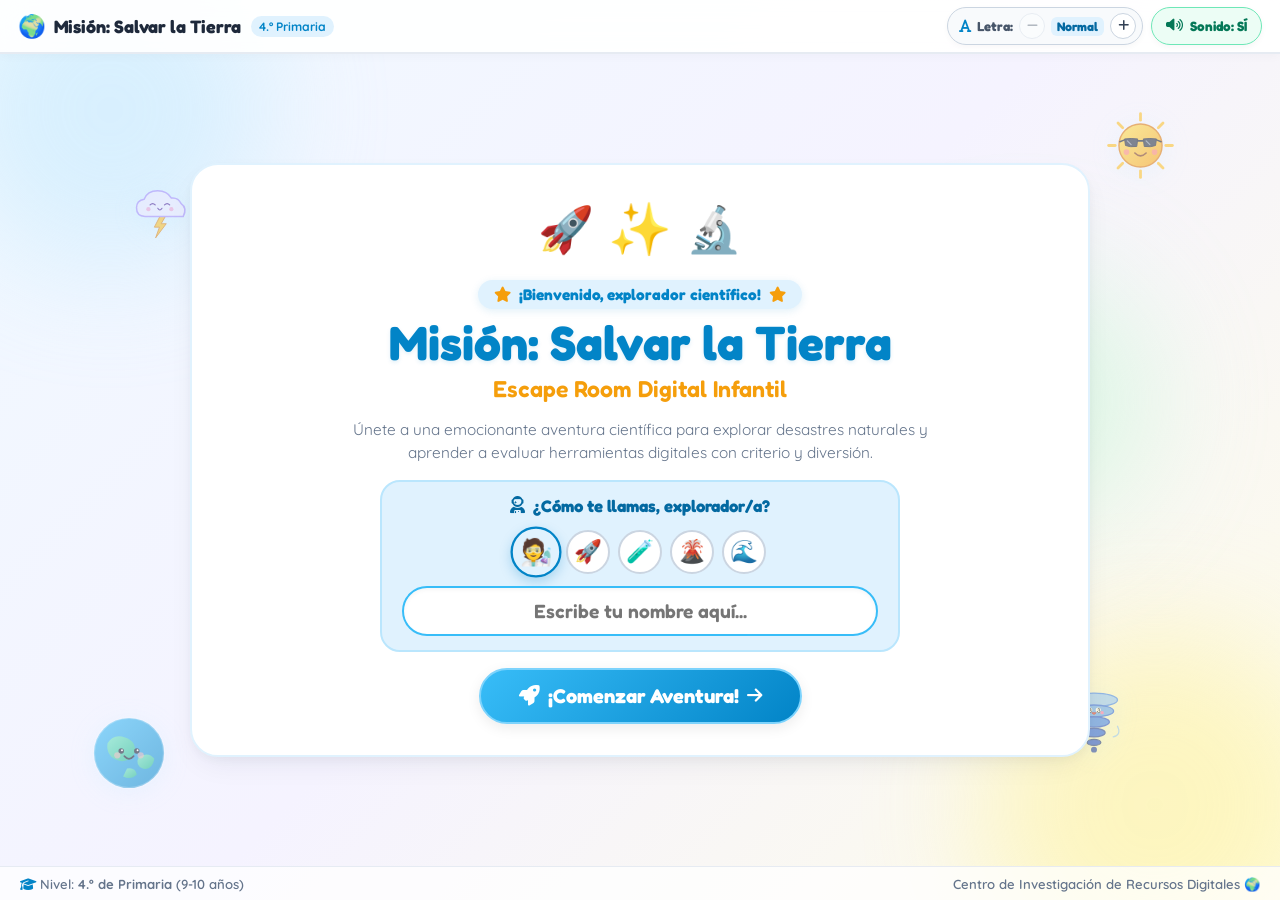
==== commit d1be4e5c: "feat: implement interactive digital escape room application with navigation, styling, and room pages" ====
--- a/index.html
+++ b/index.html
@@ -43,15 +43,29 @@
       </div>
 
       <div class="hud-right">
-        <!-- Accesibilidad: Tamaño de texto -->
-        <button id="btnTextSize" class="btn-hud-icon" type="button" title="Ajustar tamaño de texto" aria-label="Ajustar tamaño de letra">
-          <i class="fa-solid fa-text-height"></i>
-          <span class="text-size-tag" style="font-size: 0.72rem; font-weight: bold; margin-left: 2px;">A</span>
-        </button>
+        <!-- Ir al Mapa si ya empezó -->
+        <a href="assets/html/mapa.html" class="btn-hud-pill btn-hud-map" id="hudHomeMapBtn" title="Ir al Mapa de Aventura" style="display: none;">
+          <i class="fa-solid fa-map-location-dot"></i>
+          <span>Ir al Mapa</span>
+        </a>
 
-        <!-- Sonido -->
-        <button class="sound-toggle-btn btn-hud-icon" type="button" title="Sonido" aria-label="Activar o silenciar sonido">
+        <!-- Control de Tamaño de Letra (Reducir / Aumentar) -->
+        <div class="hud-font-stepper" title="Ajustar tamaño de letra de la página">
+          <i class="fa-solid fa-font hud-font-icon"></i>
+          <span class="hud-font-label">Letra:</span>
+          <button id="btnTextSizeDec" class="btn-stepper-item" type="button" title="Reducir letra" aria-label="Reducir letra">
+            <i class="fa-solid fa-minus"></i>
+          </button>
+          <span class="hud-font-val" id="textSizeVal">Normal</span>
+          <button id="btnTextSizeInc" class="btn-stepper-item" type="button" title="Aumentar letra" aria-label="Aumentar letra">
+            <i class="fa-solid fa-plus"></i>
+          </button>
+        </div>
+
+        <!-- Botón de Sonido -->
+        <button class="sound-toggle-btn btn-hud-pill btn-hud-sound is-on" type="button" title="Sonido: Activado (Clic para silenciar)" aria-label="Activar o desactivar sonido">
           <i class="fa-solid fa-volume-high"></i>
+          <span class="sound-status-text">Sonido: SÍ</span>
         </button>
       </div>
     </header>
--- a/assets/css/styles.css
+++ b/assets/css/styles.css
@@ -107,23 +107,29 @@
 /* ==========================================================================
    BARRA SUPERIOR HUD (COMPACTA Y ELEGANTE: 52px)
    ========================================================================== */
+/* ==========================================================================
+   BARRA SUPERIOR HUD (INTUITIVA, ELEGANTE Y ACCESIBLE: 54px)
+   ========================================================================== */
 .top-hud {
-  height: 52px;
-  padding: 6px 18px;
+  height: 54px;
+  padding: 5px 18px;
   display: flex;
   align-items: center;
   justify-content: space-between;
-  background: rgba(255, 255, 255, 0.88);
+  gap: 12px;
+  background: rgba(255, 255, 255, 0.92);
   backdrop-filter: blur(12px);
-  border-bottom: 2px solid rgba(226, 232, 240, 0.8);
+  border-bottom: 2px solid rgba(226, 232, 240, 0.85);
   z-index: 50;
   flex-shrink: 0;
+  box-shadow: 0 2px 10px rgba(0, 0, 0, 0.03);
 }
 
 .hud-left {
   display: flex;
   align-items: center;
-  gap: 12px;
+  gap: 10px;
+  flex-shrink: 0;
 }
 
 .hud-brand {
@@ -135,6 +141,11 @@
   font-size: 1.12rem;
   font-weight: 700;
   color: var(--text-main);
+  transition: opacity 0.2s ease;
+}
+
+.hud-brand:hover {
+  opacity: 0.85;
 }
 
 .hud-brand-badge {
@@ -149,7 +160,9 @@
 .hud-center {
   display: flex;
   align-items: center;
-  gap: 8px;
+  justify-content: center;
+  flex: 1;
+  min-width: 0;
 }
 
 .hud-station-pill {
@@ -161,18 +174,201 @@
   border-radius: var(--radius-pill);
   border: 1.5px solid var(--pastel-blue);
   font-family: var(--font-title);
-  font-size: 0.95rem;
+  font-size: 0.92rem;
   font-weight: 600;
   color: var(--pastel-blue-dark);
   box-shadow: 0 2px 8px rgba(56, 189, 248, 0.15);
+  white-space: nowrap;
+  max-width: 100%;
 }
 
 .hud-right {
   display: flex;
   align-items: center;
-  gap: 10px;
-}
-
+  gap: 8px;
+  flex-shrink: 0;
+}
+
+/* Botones Pastilla del Menú HUD Auto-explicativos */
+.btn-hud-pill {
+  display: inline-flex;
+  align-items: center;
+  justify-content: center;
+  gap: 7px;
+  height: 38px;
+  padding: 0 14px;
+  border-radius: var(--radius-pill);
+  font-family: var(--font-title);
+  font-size: 0.86rem;
+  font-weight: 700;
+  cursor: pointer;
+  text-decoration: none;
+  transition: all 0.2s cubic-bezier(0.34, 1.56, 0.64, 1);
+  box-shadow: 0 2px 6px rgba(0, 0, 0, 0.04);
+  border: 1.5px solid transparent;
+  user-select: none;
+  white-space: nowrap;
+  box-sizing: border-box;
+}
+
+.btn-hud-pill:hover {
+  transform: translateY(-2px);
+  box-shadow: 0 4px 12px rgba(0, 0, 0, 0.08);
+}
+
+.btn-hud-pill:active {
+  transform: translateY(0) scale(0.97);
+}
+
+/* Botón Volver al Mapa */
+.btn-hud-map {
+  background: linear-gradient(135deg, #E0F2FE 0%, #BAE6FD 100%);
+  border-color: #38BDF8;
+  color: #0369A1;
+}
+
+.btn-hud-map:hover {
+  background: linear-gradient(135deg, #38BDF8 0%, #0284C7 100%);
+  color: white;
+  border-color: #0284C7;
+  box-shadow: 0 4px 14px rgba(2, 132, 199, 0.3);
+}
+
+/* Botón Guía de la Misión */
+.btn-hud-guide {
+  background: linear-gradient(135deg, #F0FDF4 0%, #DCFCE7 100%);
+  border-color: #86EFAC;
+  color: #15803D;
+}
+
+.btn-hud-guide:hover {
+  background: linear-gradient(135deg, #34D399 0%, #059669 100%);
+  color: white;
+  border-color: #059669;
+  box-shadow: 0 4px 14px rgba(5, 150, 105, 0.25);
+}
+
+/* Pill del Explorador */
+.hud-user-pill {
+  display: inline-flex;
+  align-items: center;
+  gap: 6px;
+  background: var(--pastel-yellow-light);
+  border: 1.5px solid var(--pastel-yellow);
+  padding: 0 12px;
+  height: 38px;
+  border-radius: var(--radius-pill);
+  font-family: var(--font-title);
+  font-size: 0.85rem;
+  font-weight: 700;
+  color: var(--pastel-yellow-dark);
+  box-shadow: 0 2px 6px rgba(245, 158, 11, 0.1);
+  box-sizing: border-box;
+}
+
+/* Control Ajuste de Letra: Stepper - Reducir / Aumentar */
+.hud-font-stepper {
+  display: inline-flex;
+  align-items: center;
+  background: #F8FAFC;
+  border: 1.5px solid #CBD5E1;
+  border-radius: var(--radius-pill);
+  height: 38px;
+  padding: 0 6px 0 11px;
+  gap: 6px;
+  font-family: var(--font-title);
+  font-size: 0.84rem;
+  font-weight: 700;
+  color: var(--text-main);
+  box-sizing: border-box;
+  box-shadow: 0 2px 6px rgba(0, 0, 0, 0.03);
+}
+
+.hud-font-stepper .hud-font-icon {
+  color: #0284C7;
+  font-size: 0.88rem;
+}
+
+.hud-font-stepper .hud-font-label {
+  color: #475569;
+  font-size: 0.82rem;
+  font-weight: 700;
+}
+
+.hud-font-stepper .hud-font-val {
+  min-width: 44px;
+  text-align: center;
+  font-size: 0.78rem;
+  color: #0369A1;
+  background: #E0F2FE;
+  padding: 2px 6px;
+  border-radius: 6px;
+  font-weight: 800;
+}
+
+.btn-stepper-item {
+  background: white;
+  border: 1.5px solid #CBD5E1;
+  border-radius: 50%;
+  width: 26px;
+  height: 26px;
+  display: inline-flex;
+  align-items: center;
+  justify-content: center;
+  font-size: 0.78rem;
+  color: #334155;
+  cursor: pointer;
+  transition: all 0.15s ease;
+  padding: 0;
+}
+
+.btn-stepper-item:hover:not(:disabled) {
+  background: #E0F2FE;
+  border-color: #38BDF8;
+  color: #0284C7;
+  transform: scale(1.12);
+}
+
+.btn-stepper-item:active:not(:disabled) {
+  transform: scale(0.95);
+}
+
+.btn-stepper-item:disabled {
+  opacity: 0.35;
+  cursor: not-allowed;
+}
+
+/* Botón de Sonido con Estado Visible */
+.btn-hud-sound {
+  border-width: 1.5px;
+  font-size: 0.84rem;
+}
+
+.btn-hud-sound.is-on {
+  background: #ECFDF5;
+  border-color: #6EE7B7;
+  color: #047857;
+}
+
+.btn-hud-sound.is-on:hover {
+  background: #D1FAE5;
+  border-color: #34D399;
+  box-shadow: 0 4px 12px rgba(5, 150, 105, 0.2);
+}
+
+.btn-hud-sound.is-off {
+  background: #FFF1F2;
+  border-color: #FECDD3;
+  color: #BE123C;
+}
+
+.btn-hud-sound.is-off:hover {
+  background: #FFE4E6;
+  border-color: #FB7185;
+  box-shadow: 0 4px 12px rgba(225, 29, 72, 0.2);
+}
+
+/* Compatibilidad con botones circulares si se usan */
 .btn-hud-icon {
   background: white;
   border: 1.5px solid #CBD5E1;
@@ -220,17 +416,33 @@
   box-shadow: 0 4px 12px rgba(56, 189, 248, 0.3);
 }
 
-.hud-user-pill {
-  display: inline-flex;
-  align-items: center;
-  gap: 6px;
-  background: var(--pastel-yellow-light);
-  border: 1.5px solid var(--pastel-yellow);
-  padding: 4px 12px;
-  border-radius: var(--radius-pill);
-  font-size: 0.85rem;
-  font-weight: 700;
-  color: var(--pastel-yellow-dark);
+/* Media queries responsive para el HUD */
+@media (max-width: 1040px) {
+  .top-hud {
+    padding: 4px 12px;
+    gap: 8px;
+  }
+  .hud-station-pill {
+    font-size: 0.84rem;
+    padding: 4px 10px;
+  }
+  .btn-hud-pill {
+    padding: 0 10px;
+    font-size: 0.82rem;
+  }
+  .hud-font-stepper {
+    padding: 0 4px 0 8px;
+    gap: 4px;
+  }
+}
+
+@media (max-width: 860px) {
+  .hud-font-label {
+    display: none;
+  }
+  .hud-brand span:not(:first-child) {
+    display: none;
+  }
 }
 
 /* ==========================================================================
@@ -554,17 +766,41 @@
 }
 
 /* ==========================================================================
-   PANTALLA 2: INTRODUCCIÓN Y REGLAS
+   PANTALLA 2: INTRODUCCIÓN Y REGLAS (DIAPOSITIVA CENTRADA, AMPLIA Y BALANCEADA)
    ========================================================================== */
+.slide-card.intro-slide-card {
+  width: 100%;
+  max-width: 1020px;
+  height: auto;
+  max-height: calc(100vh - 96px);
+  margin: auto;
+  display: flex;
+  flex-direction: column;
+  justify-content: center;
+  align-items: center;
+  padding: clamp(16px, 2.5vh, 28px) clamp(22px, 3.5vw, 44px);
+  box-sizing: border-box;
+}
+
 .intro-container {
   width: 100%;
   max-width: 960px;
-  height: 92%;
-  display: flex;
-  flex-direction: column;
-  justify-content: space-between;
-  padding: clamp(16px, 2.5vh, 26px) clamp(20px, 3.5vw, 36px);
+  display: flex;
+  flex-direction: column;
+  align-items: center;
+  justify-content: center;
+  gap: clamp(12px, 2vh, 20px);
+  margin: 0 auto;
   box-sizing: border-box;
+}
+
+/* Cabecera */
+.intro-header-block {
+  text-align: center;
+  display: flex;
+  flex-direction: column;
+  align-items: center;
+  gap: 6px;
 }
 
 .intro-header-badge {
@@ -574,111 +810,315 @@
   background: var(--pastel-blue-light);
   color: var(--pastel-blue-dark);
   font-family: var(--font-title);
-  font-size: 0.95rem;
-  font-weight: 700;
-  padding: 4px 14px;
+  font-size: clamp(0.9rem, 1.2vw, 1.05rem);
+  font-weight: 700;
+  padding: 5px 16px;
   border-radius: var(--radius-pill);
-  align-self: center;
-}
-
+  box-shadow: 0 2px 8px rgba(2, 132, 199, 0.12);
+}
+
+.intro-header-title {
+  font-family: var(--font-title);
+  font-size: clamp(1.6rem, 2.7vw, 2.25rem);
+  font-weight: 700;
+  color: #0284C7;
+  margin: 0;
+  line-height: 1.2;
+}
+
+/* Cuadrícula de 2 Tarjetas */
 .intro-grid {
   display: grid;
   grid-template-columns: repeat(2, 1fr);
-  gap: 16px;
-  margin: 10px 0;
-  flex: 1;
-  min-height: 0;
+  gap: clamp(16px, 2.4vw, 26px);
+  width: 100%;
 }
 
 .intro-card {
   background: white;
-  border: 2px solid #E2E8F0;
-  border-radius: var(--radius-lg);
-  padding: 16px 20px;
-  display: flex;
-  flex-direction: column;
-  justify-content: center;
+  border-radius: var(--radius-xl);
+  padding: clamp(16px, 2.2vh, 24px) clamp(18px, 2.4vw, 28px);
+  display: flex;
+  flex-direction: column;
   align-items: center;
   text-align: center;
-  box-shadow: 0 4px 12px rgba(0, 0, 0, 0.04);
-}
-
-.intro-card-icon {
-  font-size: 2.8rem;
-  margin-bottom: 8px;
+  gap: 10px;
+  box-shadow: 0 6px 20px rgba(30, 41, 59, 0.06);
+  transition: transform 0.25s ease, box-shadow 0.25s ease;
+}
+
+.intro-card:hover {
+  transform: translateY(-4px);
+  box-shadow: 0 10px 28px rgba(30, 41, 59, 0.12);
+}
+
+.intro-card-mission {
+  border: 2.5px solid #BAE6FD;
+  background: linear-gradient(180deg, #F0F9FF 0%, #FFFFFF 60%);
+}
+
+.intro-card-goal {
+  border: 2.5px solid #BBF7D0;
+  background: linear-gradient(180deg, #F0FDF4 0%, #FFFFFF 60%);
+}
+
+.intro-card-top-badge {
+  display: inline-flex;
+  align-items: center;
+  gap: 6px;
+  font-family: var(--font-title);
+  font-size: clamp(0.82rem, 1vw, 0.94rem);
+  font-weight: 700;
+  padding: 4px 14px;
+  border-radius: var(--radius-pill);
+}
+
+.intro-card-mission .intro-card-top-badge {
+  background: #E0F2FE;
+  color: #0369A1;
+}
+
+.intro-card-goal .intro-card-top-badge {
+  background: #DCFCE7;
+  color: #15803D;
 }
 
 .intro-card-title {
   font-family: var(--font-title);
-  font-size: 1.25rem;
+  font-size: clamp(1.22rem, 1.6vw, 1.45rem);
   font-weight: 700;
   color: var(--text-main);
-  margin-bottom: 6px;
+  margin: 0;
+}
+
+/* Pastillas temáticas dentro de las tarjetas */
+.intro-disasters-chips,
+.intro-steps-chips {
+  display: flex;
+  align-items: center;
+  justify-content: center;
+  flex-wrap: wrap;
+  gap: 8px;
+  margin: 4px 0;
+}
+
+.intro-chip {
+  display: inline-flex;
+  align-items: center;
+  gap: 5px;
+  font-family: var(--font-title);
+  font-size: clamp(0.85rem, 1.05vw, 0.96rem);
+  font-weight: 700;
+  padding: 4px 12px;
+  border-radius: var(--radius-pill);
+  box-shadow: 0 2px 5px rgba(0, 0, 0, 0.05);
+}
+
+.chip-volcan {
+  background: #FFE4E6;
+  color: #BE123C;
+  border: 1.5px solid #FECDD3;
+}
+
+.chip-tsunami {
+  background: #E0F2FE;
+  color: #0369A1;
+  border: 1.5px solid #BAE6FD;
+}
+
+.chip-sismo {
+  background: #FEF3C7;
+  color: #B45309;
+  border: 1.5px solid #FDE68A;
+}
+
+.chip-calor {
+  background: #FFEDD5;
+  color: #C2410C;
+  border: 1.5px solid #FED7AA;
+}
+
+.chip-step {
+  background: #F1F5F9;
+  color: #334155;
+  border: 1.5px solid #E2E8F0;
+}
+
+.chip-step-gold {
+  background: #FEF08A;
+  color: #854D0E;
+  border: 1.5px solid #FDE047;
+  font-weight: 800;
+}
+
+.intro-step-arrow {
+  color: #94A3B8;
+  font-size: 0.82rem;
+  display: inline-flex;
+  align-items: center;
 }
 
 .intro-card-text {
-  font-size: 0.98rem;
+  font-size: clamp(0.96rem, 1.2vw, 1.12rem);
   color: var(--text-muted);
   line-height: 1.45;
+  margin: 0;
 }
 
 /* La Regla de Oro */
 .golden-rule-banner {
   background: linear-gradient(135deg, #FEF9C3 0%, #FEF08A 100%);
-  border: 2px dashed #F59E0B;
+  border: 2.5px dashed #F59E0B;
   border-radius: var(--radius-lg);
-  padding: 14px 22px;
-  display: flex;
-  align-items: center;
-  gap: 16px;
-  box-shadow: 0 4px 14px rgba(245, 158, 11, 0.15);
+  padding: clamp(10px, 1.6vh, 16px) clamp(16px, 2.2vw, 24px);
+  display: flex;
+  align-items: center;
+  gap: clamp(12px, 1.8vw, 20px);
+  box-shadow: 0 4px 16px rgba(245, 158, 11, 0.18);
+  width: 100%;
+  box-sizing: border-box;
 }
 
 .golden-star-icon {
-  font-size: 2.6rem;
+  font-size: clamp(2.2rem, 3vw, 2.8rem);
   color: #D97706;
+  display: flex;
+  align-items: center;
+  justify-content: center;
   flex-shrink: 0;
+  filter: drop-shadow(0 2px 6px rgba(217, 119, 6, 0.3));
+}
+
+.golden-rule-content {
+  text-align: left;
 }
 
 .golden-rule-content h4 {
   font-family: var(--font-title);
-  font-size: 1.15rem;
+  font-size: clamp(1.05rem, 1.3vw, 1.22rem);
   font-weight: 700;
   color: #92400E;
-  margin: 0 0 2px 0;
+  margin: 0 0 3px 0;
 }
 
 .golden-rule-content p {
-  font-size: 1rem;
+  font-size: clamp(0.9rem, 1.1vw, 1.04rem);
   color: #78350F;
   font-weight: 600;
   margin: 0;
-  line-height: 1.35;
+  line-height: 1.4;
+}
+
+/* Contenedor y Botón de Inicio */
+.intro-cta-wrap {
+  display: flex;
+  justify-content: center;
+  width: 100%;
+  margin-top: 2px;
+}
+
+.btn-intro-start {
+  font-size: clamp(1.12rem, 1.45vw, 1.28rem);
+  padding: clamp(12px, 1.8vh, 16px) clamp(28px, 3.6vw, 44px);
+  box-shadow: 0 8px 22px rgba(2, 132, 199, 0.38);
+  animation: introPulse 2.8s infinite ease-in-out;
+}
+
+@keyframes introPulse {
+  0%, 100% {
+    transform: scale(1);
+    box-shadow: 0 8px 22px rgba(2, 132, 199, 0.38);
+  }
+  50% {
+    transform: scale(1.03);
+    box-shadow: 0 10px 28px rgba(2, 132, 199, 0.55);
+  }
+}
+
+.btn-intro-start:hover {
+  transform: translateY(-2px) scale(1.04);
+}
+
+/* Reglas Responsive y Adaptabilidad sin Scroll */
+@media (max-height: 720px) {
+  .slide-card.intro-slide-card {
+    padding: 10px 20px;
+    max-height: calc(100vh - 86px);
+  }
+  .intro-container {
+    gap: 8px;
+  }
+  .intro-card {
+    padding: 10px 14px;
+    gap: 6px;
+  }
+  .intro-card-title {
+    font-size: 1.1rem;
+  }
+  .intro-card-text {
+    font-size: 0.86rem;
+    line-height: 1.35;
+  }
+  .intro-chip {
+    font-size: 0.78rem;
+    padding: 3px 8px;
+  }
+  .golden-rule-banner {
+    padding: 8px 14px;
+    gap: 12px;
+  }
+  .golden-star-icon {
+    font-size: 1.8rem;
+  }
+  .golden-rule-content h4 {
+    font-size: 0.95rem;
+  }
+  .golden-rule-content p {
+    font-size: 0.82rem;
+  }
+  .btn-intro-start {
+    font-size: 1.02rem;
+    padding: 9px 24px;
+  }
+}
+
+@media (max-width: 680px) {
+  .intro-grid {
+    grid-template-columns: 1fr;
+    gap: 12px;
+  }
+  .intro-card {
+    padding: 12px 16px;
+  }
+  .slide-card.intro-slide-card {
+    padding: 14px 16px;
+  }
 }
 
 /* ==========================================================================
-   PANTALLA 3: MAPA INTERACTIVO DE AVENTURA (5 ESTACIONES)
+   PANTALLA 3: MAPA INTERACTIVO DE AVENTURA CON RELIEVE Y BIOMAS DE DESASTRES
    ========================================================================== */
 .map-canvas-container {
   width: 100%;
   height: 100%;
   position: relative;
-  background: radial-gradient(circle at 50% 50%, #F0FDF4 0%, #E0F2FE 70%, #DBEAFE 100%);
   border-radius: var(--radius-xl);
   overflow: hidden;
   display: flex;
   flex-direction: column;
+  background: #38BDF8;
 }
 
 .map-header {
-  padding: 12px 24px;
+  padding: 10px 22px;
   display: flex;
   align-items: center;
   justify-content: space-between;
-  background: rgba(255, 255, 255, 0.85);
-  border-bottom: 2px solid rgba(226, 232, 240, 0.8);
+  background: rgba(255, 255, 255, 0.94);
+  backdrop-filter: blur(10px);
+  border-bottom: 2px solid rgba(226, 232, 240, 0.9);
   flex-shrink: 0;
-  z-index: 10;
+  z-index: 20;
 }
 
 .map-track-area {
@@ -687,12 +1127,37 @@
   position: relative;
   display: flex;
   align-items: center;
-  justify-content: space-around;
-  padding: 20px 40px;
+  justify-content: center;
+  padding: 10px 24px;
   overflow: hidden;
 }
 
-/* Camino de puntos curvo decorativo (SVG) */
+/* Fondo Ilustrado con Relieve de los 5 Biomas de la Tierra */
+.map-relief-backdrop {
+  position: absolute;
+  inset: 0;
+  width: 100%;
+  height: 100%;
+  overflow: hidden;
+  z-index: 0;
+}
+
+.map-relief-img {
+  width: 100%;
+  height: 100%;
+  object-fit: cover;
+  object-position: center 36%;
+  filter: saturate(1.1) brightness(1.02);
+}
+
+.map-relief-overlay {
+  position: absolute;
+  inset: 0;
+  background: radial-gradient(circle at 50% 50%, rgba(255, 255, 255, 0.08) 0%, rgba(15, 23, 42, 0.16) 100%);
+  pointer-events: none;
+}
+
+/* Camino SVG curvo iluminado sobre el relieve */
 .map-path-svg {
   position: absolute;
   top: 0;
@@ -700,10 +1165,25 @@
   width: 100%;
   height: 100%;
   pointer-events: none;
-  z-index: 1;
-}
-
-/* Estaciones del Mapa */
+  z-index: 2;
+}
+
+.map-path-glow {
+  filter: drop-shadow(0 0 6px rgba(255, 255, 255, 0.8));
+}
+
+.map-path-line {
+  stroke-dasharray: 12, 10;
+  animation: trailDash 25s linear infinite;
+}
+
+@keyframes trailDash {
+  to {
+    stroke-dashoffset: -400;
+  }
+}
+
+/* Fila de Estaciones en Perspectiva de Relieve */
 .map-stations-row {
   position: relative;
   z-index: 5;
@@ -711,155 +1191,422 @@
   display: flex;
   align-items: center;
   justify-content: space-between;
-  max-width: 1040px;
+  max-width: 1100px;
   margin: 0 auto;
+  height: 100%;
 }
 
 .map-station {
   display: flex;
   flex-direction: column;
   align-items: center;
-  gap: 10px;
+  gap: 8px;
   text-decoration: none;
   position: relative;
-  transition: transform 0.25s ease;
+  transition: transform 0.28s cubic-bezier(0.34, 1.56, 0.64, 1);
   cursor: pointer;
 }
 
+/* Escalonamiento vertical que calza con el relieve de cada bioma */
+.map-station.station-pos-volcano {
+  transform: translateY(10px);
+}
+.map-station.station-pos-beach {
+  transform: translateY(72px);
+}
+.map-station.station-pos-canyon {
+  transform: translateY(-38px);
+}
+.map-station.station-pos-dunes {
+  transform: translateY(68px);
+}
+.map-station.station-pos-goal {
+  transform: translateY(-24px);
+}
+
+/* Hover al estar desbloqueada */
+.map-station:hover:not(.locked) {
+  z-index: 15;
+}
+
+.map-station.station-pos-volcano:hover:not(.locked) {
+  transform: translateY(2px) scale(1.08);
+}
+.map-station.station-pos-beach:hover:not(.locked) {
+  transform: translateY(64px) scale(1.08);
+}
+.map-station.station-pos-canyon:hover:not(.locked) {
+  transform: translateY(-46px) scale(1.08);
+}
+.map-station.station-pos-dunes:hover:not(.locked) {
+  transform: translateY(60px) scale(1.08);
+}
+.map-station.station-pos-goal:hover:not(.locked) {
+  transform: translateY(-32px) scale(1.08);
+}
+
+/* Pin / Nodo 3D de la Estación */
 .station-node {
-  width: 82px;
-  height: 82px;
+  width: clamp(74px, 6.2vw, 88px);
+  height: clamp(74px, 6.2vw, 88px);
   border-radius: 50%;
   background: white;
-  border: 4px solid #CBD5E1;
-  display: flex;
-  align-items: center;
-  justify-content: center;
-  font-size: 2.3rem;
-  box-shadow: 0 6px 16px rgba(0, 0, 0, 0.08);
+  border: 4.5px solid #CBD5E1;
+  display: flex;
+  align-items: center;
+  justify-content: center;
+  box-shadow: 0 8px 24px rgba(15, 23, 42, 0.22), inset 0 2px 4px rgba(255, 255, 255, 0.9);
   position: relative;
   transition: all 0.3s cubic-bezier(0.34, 1.56, 0.64, 1);
 }
 
-.map-station:hover:not(.locked) .station-node {
-  transform: scale(1.15);
-  box-shadow: 0 10px 24px rgba(0, 0, 0, 0.15);
+.station-icon-emoji {
+  font-size: clamp(2rem, 2.8vw, 2.6rem);
+  filter: drop-shadow(0 2px 5px rgba(0,0,0,0.18));
 }
 
 .station-badge-num {
   position: absolute;
-  top: -4px;
-  left: -4px;
-  width: 26px;
-  height: 26px;
+  top: -5px;
+  left: -5px;
+  width: 28px;
+  height: 28px;
   border-radius: 50%;
-  background: #334155;
+  background: #1E293B;
   color: white;
   font-family: var(--font-title);
-  font-size: 0.85rem;
-  font-weight: 700;
-  display: flex;
-  align-items: center;
-  justify-content: center;
-  border: 2px solid white;
-}
-
+  font-size: 0.92rem;
+  font-weight: 800;
+  display: flex;
+  align-items: center;
+  justify-content: center;
+  border: 2.5px solid white;
+  box-shadow: 0 2px 6px rgba(0, 0, 0, 0.2);
+}
+
+/* Tarjeta de Información bajo el Nodo */
 .station-label-card {
-  background: white;
+  background: rgba(255, 255, 255, 0.95);
+  backdrop-filter: blur(8px);
   border: 2px solid #E2E8F0;
   border-radius: var(--radius-md);
   padding: 6px 12px;
   text-align: center;
-  box-shadow: 0 4px 10px rgba(0, 0, 0, 0.05);
-  max-width: 160px;
-  transition: all 0.2s;
+  box-shadow: 0 6px 18px rgba(15, 23, 42, 0.16);
+  min-width: 125px;
+  max-width: 175px;
+  transition: all 0.25s ease;
+  display: flex;
+  flex-direction: column;
+  align-items: center;
+  gap: 2px;
+}
+
+.station-biome-tag {
+  font-family: var(--font-title);
+  font-size: 0.72rem;
+  font-weight: 800;
+  padding: 1px 8px;
+  border-radius: var(--radius-pill);
+  letter-spacing: 0.2px;
+  text-transform: uppercase;
 }
 
 .station-name {
   font-family: var(--font-title);
-  font-size: 0.95rem;
+  font-size: clamp(0.88rem, 1.05vw, 1rem);
   font-weight: 700;
   color: var(--text-main);
+  line-height: 1.2;
   white-space: nowrap;
 }
 
-.station-criterion {
-  font-size: 0.78rem;
-  font-weight: 600;
-  color: var(--pastel-blue-dark);
+.station-criterion-badge {
+  display: inline-flex;
+  align-items: center;
+  gap: 4px;
+  font-size: 0.74rem;
+  font-weight: 700;
+  padding: 2px 7px;
+  border-radius: 6px;
+  margin-top: 1px;
+}
+
+/* Estilos de Temas según el Bioma */
+/* 1. Volcán (Fuego) */
+.map-station.theme-fire .station-node {
+  border-color: #F97316;
+  background: radial-gradient(circle, #FFF7ED 0%, #FFEDD5 100%);
+}
+.map-station.theme-fire .station-badge-num {
+  background: #EA580C;
+}
+.map-station.theme-fire .station-label-card {
+  border-color: #FDBA74;
+}
+.map-station.theme-fire .station-biome-tag {
+  background: #FFEDD5;
+  color: #C2410C;
+}
+.map-station.theme-fire .station-criterion-badge {
+  background: #FFF1F2;
+  color: #BE123C;
+}
+
+/* 2. Tsunami (Océano) */
+.map-station.theme-ocean .station-node {
+  border-color: #0284C7;
+  background: radial-gradient(circle, #F0F9FF 0%, #E0F2FE 100%);
+}
+.map-station.theme-ocean .station-badge-num {
+  background: #0284C7;
+}
+.map-station.theme-ocean .station-label-card {
+  border-color: #7DD3FC;
+}
+.map-station.theme-ocean .station-biome-tag {
+  background: #E0F2FE;
+  color: #0369A1;
+}
+.map-station.theme-ocean .station-criterion-badge {
+  background: #E0F2FE;
+  color: #0284C7;
+}
+
+/* 3. Sismos (Cañón) */
+.map-station.theme-quake .station-node {
+  border-color: #8B5CF6;
+  background: radial-gradient(circle, #FAF5FF 0%, #EDE9FE 100%);
+}
+.map-station.theme-quake .station-badge-num {
+  background: #7C3AED;
+}
+.map-station.theme-quake .station-label-card {
+  border-color: #C4B5FD;
+}
+.map-station.theme-quake .station-biome-tag {
+  background: #EDE9FE;
+  color: #6D28D9;
+}
+.map-station.theme-quake .station-criterion-badge {
+  background: #FEF3C7;
+  color: #B45309;
+}
+
+/* 4. Calor (Dunas / Desierto) */
+.map-station.theme-heat .station-node {
+  border-color: #EAB308;
+  background: radial-gradient(circle, #FEFCE8 0%, #FEF9C3 100%);
+}
+.map-station.theme-heat .station-badge-num {
+  background: #CA8A04;
+}
+.map-station.theme-heat .station-label-card {
+  border-color: #FDE047;
+}
+.map-station.theme-heat .station-biome-tag {
+  background: #FEF9C3;
+  color: #854D0E;
+}
+.map-station.theme-heat .station-criterion-badge {
+  background: #FFEDD5;
+  color: #C2410C;
+}
+
+/* 5. Gran Meta (Observatorio) */
+.map-station.theme-victory .station-node {
+  border-color: #10B981;
+  background: radial-gradient(circle, #F0FDF4 0%, #DCFCE7 100%);
+}
+.map-station.theme-victory .station-badge-num {
+  background: #059669;
+}
+.map-station.theme-victory .station-label-card {
+  border-color: #86EFAC;
+}
+.map-station.theme-victory .station-biome-tag {
+  background: #DCFCE7;
+  color: #15803D;
+}
+.map-station.theme-victory .station-criterion-badge {
+  background: #FEF08A;
+  color: #854D0E;
 }
 
 /* Estados de las Estaciones */
 /* 1. Bloqueada */
 .map-station.locked {
   cursor: not-allowed;
-  opacity: 0.65;
+  opacity: 0.72;
 }
 
 .map-station.locked .station-node {
   background: #F1F5F9;
-  border-color: #CBD5E1;
+  border-color: #94A3B8;
   filter: grayscale(0.85);
+  box-shadow: 0 4px 12px rgba(0, 0, 0, 0.12);
 }
 
 .station-lock-overlay {
   position: absolute;
   bottom: -4px;
   right: -4px;
-  width: 28px;
-  height: 28px;
-  background: #64748B;
+  width: 30px;
+  height: 30px;
+  background: #475569;
   color: white;
   border-radius: 50%;
   display: flex;
   align-items: center;
   justify-content: center;
-  font-size: 0.82rem;
-  border: 2px solid white;
+  font-size: 0.88rem;
+  border: 2.5px solid white;
+  box-shadow: 0 2px 8px rgba(0, 0, 0, 0.3);
 }
 
 /* 2. Activa / Desbloqueada (Parada actual) */
+.map-station.current {
+  z-index: 20;
+}
+
 .map-station.current .station-node {
-  border-color: #0284C7;
-  background: #F0F9FF;
-  box-shadow: 0 0 0 6px rgba(56, 189, 248, 0.4);
+  box-shadow: 0 0 0 7px rgba(56, 189, 248, 0.45), 0 10px 28px rgba(2, 132, 199, 0.35);
   animation: stationBeacon 2s infinite;
 }
 
-.map-station.current .station-label-card {
-  border-color: #38BDF8;
-  background: #F0F9FF;
-}
-
+.station-pulse-ring {
+  position: absolute;
+  inset: -12px;
+  border-radius: 50%;
+  border: 3px solid #38BDF8;
+  animation: beaconPulse 2s cubic-bezier(0.25, 0.46, 0.45, 0.94) infinite;
+  pointer-events: none;
+}
+
+@keyframes beaconPulse {
+  0% {
+    transform: scale(0.95);
+    opacity: 0.9;
+  }
+  100% {
+    transform: scale(1.45);
+    opacity: 0;
+  }
+}
+
+/* Puntero del Explorador con globo de texto */
 .avatar-pointer {
   position: absolute;
-  top: -34px;
-  font-size: 1.8rem;
-  animation: softFloat 2.5s ease-in-out infinite;
-  filter: drop-shadow(0 2px 6px rgba(0,0,0,0.2));
+  top: -50px;
+  display: flex;
+  flex-direction: column;
+  align-items: center;
+  z-index: 25;
+  pointer-events: none;
+  animation: softFloat 2.4s ease-in-out infinite;
+}
+
+.avatar-balloon {
+  background: #0284C7;
+  color: white;
+  font-family: var(--font-title);
+  font-size: 0.74rem;
+  font-weight: 700;
+  padding: 2px 9px;
+  border-radius: var(--radius-pill);
+  box-shadow: 0 2px 8px rgba(2, 132, 199, 0.4);
+  margin-bottom: 2px;
+  white-space: nowrap;
+}
+
+.avatar-face {
+  font-size: 2rem;
+  filter: drop-shadow(0 4px 8px rgba(0, 0, 0, 0.3));
 }
 
 /* 3. Completada */
 .map-station.completed .station-node {
   border-color: #059669;
-  background: #ECFDF5;
 }
 
 .station-check-badge {
   position: absolute;
   bottom: -4px;
   right: -4px;
-  width: 28px;
-  height: 28px;
+  width: 30px;
+  height: 30px;
   background: #10B981;
   color: white;
   border-radius: 50%;
   display: flex;
   align-items: center;
   justify-content: center;
-  font-size: 0.95rem;
-  border: 2px solid white;
-  box-shadow: 0 2px 6px rgba(16, 185, 129, 0.35);
+  font-size: 1rem;
+  border: 2.5px solid white;
+  box-shadow: 0 2px 8px rgba(16, 185, 129, 0.45);
+}
+
+/* Adaptabilidad del Mapa en Pantallas Compactas */
+@media (max-height: 720px) {
+  .map-track-area {
+    padding: 6px 16px;
+  }
+  .map-station.station-pos-volcano {
+    transform: translateY(5px);
+  }
+  .map-station.station-pos-beach {
+    transform: translateY(44px);
+  }
+  .map-station.station-pos-canyon {
+    transform: translateY(-24px);
+  }
+  .map-station.station-pos-dunes {
+    transform: translateY(42px);
+  }
+  .map-station.station-pos-goal {
+    transform: translateY(-16px);
+  }
+  .station-node {
+    width: 66px;
+    height: 66px;
+  }
+  .station-icon-emoji {
+    font-size: 1.85rem;
+  }
+  .station-label-card {
+    padding: 3px 8px;
+    min-width: 105px;
+    max-width: 140px;
+    gap: 1px;
+  }
+  .station-biome-tag {
+    font-size: 0.64rem;
+    padding: 1px 6px;
+  }
+  .station-name {
+    font-size: 0.82rem;
+  }
+  .station-criterion-badge {
+    font-size: 0.65rem;
+    padding: 1px 5px;
+  }
+  .avatar-pointer {
+    top: -42px;
+  }
+  .avatar-face {
+    font-size: 1.6rem;
+  }
+}
+
+@media (max-width: 900px) {
+  .station-label-card {
+    min-width: 95px;
+    max-width: 120px;
+    padding: 3px 6px;
+  }
+  .station-biome-tag {
+    display: none;
+  }
 }
 
 /* ==========================================================================
@@ -1080,154 +1827,528 @@
 }
 
 /* ==========================================================================
-   PANTALLA 6: SALA 3 - SISMOS (MINI-APP DE SISMOS Y USABILIDAD)
+   PANTALLA 6: SALA 3 - SISMOS (SMARTPHONE MOCKUP & APP SISMOKIDS 24/7)
    ========================================================================== */
-.sismos-app-grid {
+.sismos-split-layout {
   width: 100%;
   height: 100%;
-  display: grid;
-  grid-template-columns: repeat(2, 1fr);
-  grid-template-rows: repeat(2, 1fr);
+  display: flex;
+  align-items: center;
+  justify-content: center;
+  gap: clamp(16px, 3.2vw, 38px);
+  padding: 4px 14px;
+  box-sizing: border-box;
+  overflow: hidden;
+}
+
+@media (max-width: 900px) {
+  .sismos-split-layout {
+    flex-direction: column;
+    gap: 10px;
+    overflow-y: auto;
+  }
+  .sismos-info-side {
+    max-width: 100% !important;
+  }
+}
+
+/* Columna Izquierda: Información y Guía de Usabilidad Centrada */
+.sismos-info-side {
+  width: 100%;
+  max-width: 440px;
+  background: white;
+  border: 2px solid #DDD6FE;
+  border-radius: var(--radius-xl);
+  padding: clamp(16px, 2.4vh, 24px) clamp(18px, 2.5vw, 26px);
+  display: flex;
+  flex-direction: column;
+  justify-content: center;
   gap: 12px;
-  padding: 2px;
-}
-
-.sismo-panel-card {
+  box-shadow: 0 10px 25px -5px rgba(109, 40, 217, 0.08), 0 8px 10px -6px rgba(109, 40, 217, 0.04);
+  box-sizing: border-box;
+}
+
+.sismos-info-side h3 {
+  font-family: var(--font-title);
+  font-size: 1.3rem;
+  font-weight: 700;
+  color: #6D28D9;
+  display: flex;
+  align-items: center;
+  gap: 8px;
+  margin: 0;
+}
+
+.sismos-info-side p {
+  font-size: 0.95rem;
+  color: var(--text-muted);
+  line-height: 1.45;
+  margin: 0;
+}
+
+.sismos-tasks-checklist {
+  display: flex;
+  flex-direction: column;
+  gap: 8px;
+  background: #F5F3FF;
+  border: 1.5px solid #DDD6FE;
+  border-radius: var(--radius-md);
+  padding: 10px 12px;
+}
+
+.task-item {
+  display: flex;
+  align-items: center;
+  gap: 10px;
   background: white;
-  border: 2px solid #E2E8F0;
-  border-radius: var(--radius-lg);
-  padding: 12px 16px;
+  border: 1.5px solid #E2E8F0;
+  border-radius: var(--radius-md);
+  padding: 8px 12px;
+  font-size: 0.88rem;
+  font-weight: 700;
+  color: #5B21B6;
+  cursor: pointer;
+  transition: all 0.2s ease;
+  user-select: none;
+}
+
+.task-item:hover {
+  transform: translateX(3px);
+  border-color: #8B5CF6;
+  background: #FAF5FF;
+}
+
+.task-item.active-task {
+  border-color: #7C3AED;
+  background: #EDE9FE;
+  color: #6D28D9;
+}
+
+.task-item.done-task {
+  border-color: #86EFAC;
+  background: #F0FDF4;
+  color: #15803D;
+}
+
+/* SMARTPHONE MOCKUP CHASSIS (CELULAR REALISTA INFANTIL) */
+.phone-device-column {
+  display: flex;
+  justify-content: center;
+  align-items: center;
+  height: 100%;
+  min-height: 0;
+  flex-shrink: 0;
+}
+
+.smartphone-frame {
+  width: clamp(320px, 28vw, 365px);
+  height: 100%;
+  max-height: 575px;
+  background: #0F172A;
+  border-radius: 42px;
+  border: 3.5px solid #334155;
+  box-shadow: 
+    0 20px 45px -10px rgba(15, 23, 42, 0.45),
+    0 0 0 2px #1E293B,
+    inset 0 0 0 1.5px rgba(255, 255, 255, 0.12);
+  padding: 8px 8px 6px 8px;
+  display: flex;
+  flex-direction: column;
+  position: relative;
+  box-sizing: border-box;
+}
+
+/* Botones laterales físicos */
+.smartphone-frame::before {
+  content: '';
+  position: absolute;
+  left: -5px;
+  top: 90px;
+  width: 3px;
+  height: 34px;
+  background: #475569;
+  border-radius: 3px 0 0 3px;
+  box-shadow: 0 44px 0 #475569; /* Botón Vol+ y Vol- */
+}
+
+.smartphone-frame::after {
+  content: '';
+  position: absolute;
+  right: -5px;
+  top: 110px;
+  width: 3px;
+  height: 44px;
+  background: #475569;
+  border-radius: 0 3px 3px 0; /* Botón Power */
+}
+
+/* Barra de Estado del Teléfono (Reloj, Señal, Batería) */
+.phone-top-bar {
+  display: flex;
+  justify-content: space-between;
+  align-items: center;
+  padding: 2px 14px 4px 14px;
+  font-size: 0.72rem;
+  font-weight: 700;
+  color: #94A3B8;
+  background: #0F172A;
+  border-radius: 30px 30px 0 0;
+  flex-shrink: 0;
+}
+
+.phone-island-notch {
+  width: 72px;
+  height: 14px;
+  background: #020617;
+  border-radius: 10px;
+  display: flex;
+  align-items: center;
+  justify-content: space-between;
+  padding: 0 6px;
+  box-shadow: inset 0 0 0 1px #1E293B;
+}
+
+.notch-speaker {
+  width: 22px;
+  height: 3px;
+  background: #334155;
+  border-radius: 2px;
+}
+
+.notch-lens {
+  width: 6px;
+  height: 6px;
+  background: radial-gradient(circle, #38BDF8 0%, #0F172A 100%);
+  border-radius: 50%;
+}
+
+/* PANTALLA TÁCTIL DEL CELULAR (SCREEN) */
+.phone-touch-screen {
+  flex: 1;
+  min-height: 0;
+  background: #F8FAFC;
+  border-radius: 28px;
   display: flex;
   flex-direction: column;
   overflow: hidden;
-  box-shadow: 0 4px 12px rgba(0, 0, 0, 0.04);
-}
-
-.sismo-card-header {
-  display: flex;
-  align-items: center;
-  gap: 8px;
-  font-family: var(--font-title);
-  font-size: 1.05rem;
-  font-weight: 700;
-  margin-bottom: 6px;
+  position: relative;
+}
+
+/* Cabecera de la App dentro del Celular */
+.app-header-bar {
+  background: linear-gradient(135deg, #7C3AED 0%, #6D28D9 100%);
+  color: white;
+  padding: 8px 12px;
+  display: flex;
+  align-items: center;
+  justify-content: space-between;
   flex-shrink: 0;
-}
-
-/* Panel 1: Qué es un sismo */
-.sismo-card-body-text {
+  box-shadow: 0 2px 6px rgba(109, 40, 217, 0.2);
+}
+
+.app-brand-title {
+  display: flex;
+  align-items: center;
+  gap: 6px;
+  font-family: var(--font-title);
+  font-size: 0.95rem;
+  font-weight: 700;
+}
+
+.app-live-chip {
+  background: rgba(255, 255, 255, 0.2);
+  border: 1px solid rgba(255, 255, 255, 0.4);
+  border-radius: var(--radius-pill);
+  padding: 2px 7px;
+  font-size: 0.68rem;
+  font-weight: bold;
+  display: flex;
+  align-items: center;
+  gap: 4px;
+}
+
+.app-live-dot {
+  width: 6px;
+  height: 6px;
+  background: #4ADE80;
+  border-radius: 50%;
+  animation: starShine 1.5s infinite;
+}
+
+/* Contenedor de las Vistas de la App Móvil */
+.app-views-wrapper {
+  flex: 1;
+  min-height: 0;
+  position: relative;
+  overflow-y: auto;
+  overflow-x: hidden;
+  display: flex;
+  flex-direction: column;
+}
+
+.app-tab-page {
+  flex: 1;
+  display: none;
+  flex-direction: column;
+  padding: 10px 12px;
+  box-sizing: border-box;
+  animation: slideFadeIn 0.25s ease;
+  overflow: hidden;
+}
+
+.app-tab-page.active-page {
+  display: flex;
+}
+
+/* Tarjetas y componentes dentro de la App */
+.app-card {
+  background: white;
+  border: 1.5px solid #E2E8F0;
+  border-radius: var(--radius-md);
+  padding: 10px 12px;
+  box-shadow: 0 2px 6px rgba(0, 0, 0, 0.03);
+  margin-bottom: 8px;
+}
+
+.app-card-title {
+  font-family: var(--font-title);
   font-size: 0.92rem;
+  font-weight: 700;
+  color: var(--text-main);
+  display: flex;
+  align-items: center;
+  gap: 6px;
+  margin-bottom: 4px;
+}
+
+.app-card-p {
+  font-size: 0.82rem;
   color: var(--text-muted);
-  line-height: 1.4;
+  line-height: 1.35;
   margin: 0;
 }
 
-.plates-interactive-box {
-  flex: 1;
-  background: #F8FAFC;
+/* Vista 1: Inicio (Placas Tectónicas) */
+.plates-box-mini {
+  background: #EFF6FF;
+  border: 1.5px dashed #93C5FD;
   border-radius: var(--radius-md);
+  padding: 10px 8px;
+  text-align: center;
   margin-top: 6px;
   display: flex;
-  align-items: center;
-  justify-content: center;
-  gap: 14px;
+  flex-direction: column;
+  align-items: center;
+  gap: 6px;
+}
+
+.plates-row-interactive {
+  display: flex;
+  align-items: center;
+  justify-content: center;
+  gap: 12px;
   font-size: 1.8rem;
-  border: 1px dashed #CBD5E1;
-}
-
-/* Panel 2: Pasos de Emergencia */
-.emergency-steps-row {
-  flex: 1;
-  display: grid;
-  grid-template-columns: repeat(3, 1fr);
-  gap: 8px;
-  align-items: center;
-}
-
-.emergency-step-item {
+}
+
+.btn-mini-action {
+  font-family: var(--font-title);
+  font-size: 0.82rem;
+  font-weight: 700;
+  background: #3B82F6;
+  color: white;
+  border: none;
+  border-radius: var(--radius-pill);
+  padding: 4px 12px;
+  cursor: pointer;
+  transition: all 0.2s;
+}
+
+.btn-mini-action:hover {
+  background: #1D4ED8;
+  transform: scale(1.05);
+}
+
+/* Vista 2: Guía de Emergencia */
+.phone-steps-list {
+  display: flex;
+  flex-direction: column;
+  gap: 6px;
+  margin-top: 4px;
+}
+
+.phone-step-card {
   background: #F0FDF4;
   border: 1.5px solid #BBF7D0;
   border-radius: var(--radius-md);
-  padding: 6px 4px;
-  text-align: center;
-  font-size: 0.78rem;
-  font-weight: 700;
+  padding: 7px 10px;
+  display: flex;
+  align-items: center;
+  gap: 10px;
+  cursor: pointer;
+  transition: transform 0.2s;
+}
+
+.phone-step-card:hover {
+  transform: translateX(3px);
+  border-color: #86EFAC;
+}
+
+.phone-step-icon {
+  font-size: 1.4rem;
+}
+
+.phone-step-info h5 {
+  font-family: var(--font-title);
+  font-size: 0.85rem;
   color: #166534;
-  display: flex;
-  flex-direction: column;
-  align-items: center;
-  gap: 4px;
-}
-
-.emergency-step-item i, .emergency-step-item span.icon {
-  font-size: 1.3rem;
-}
-
-/* Panel 3: Mochila de Prevención */
-.backpack-items-row {
-  flex: 1;
+  margin: 0;
+}
+
+.phone-step-info p {
+  font-size: 0.76rem;
+  color: #15803D;
+  margin: 0;
+}
+
+/* Vista 3: Mochila de Prevención */
+.backpack-phone-grid {
   display: grid;
-  grid-template-columns: repeat(4, 1fr);
+  grid-template-columns: repeat(2, 1fr);
   gap: 8px;
-  align-items: center;
-}
-
-.backpack-item-btn {
+  margin-top: 6px;
+}
+
+.backpack-phone-item {
   background: #FFF7ED;
   border: 2px solid #FFEDD5;
   border-radius: var(--radius-md);
-  padding: 8px 4px;
+  padding: 10px 6px;
   display: flex;
   flex-direction: column;
   align-items: center;
   gap: 4px;
   cursor: pointer;
   transition: all 0.2s;
-  font-size: 0.78rem;
+  font-family: var(--font-title);
+  font-size: 0.8rem;
   font-weight: 700;
   color: #9A3412;
 }
 
-.backpack-item-btn:hover {
-  transform: translateY(-2px);
+.backpack-phone-item:hover {
+  transform: scale(1.04);
   border-color: #FB923C;
 }
 
-.backpack-item-btn.packed {
+.backpack-phone-item.packed {
   background: #ECFDF5;
   border-color: #34D399;
   color: #065F46;
 }
 
-/* Panel 4: Alarma Sísmica */
-.alarm-panel {
+/* Vista 4: Alarma Sísmica en el Teléfono */
+.alarm-phone-container {
+  flex: 1;
+  display: flex;
+  flex-direction: column;
   align-items: center;
   justify-content: center;
   text-align: center;
-  background: linear-gradient(135deg, #FFF1F2 0%, #FFE4E6 100%);
-  border-color: #FECDD3;
-}
-
-.btn-trigger-alarm {
-  background: linear-gradient(135deg, #EF4444 0%, #DC2626 100%);
+  gap: 10px;
+}
+
+.btn-phone-sos-alarm {
+  width: 120px;
+  height: 120px;
+  border-radius: 50%;
+  background: radial-gradient(circle, #EF4444 0%, #DC2626 100%);
+  border: 4px solid #FCA5A5;
   color: white;
-  border: 2px solid #F87171;
-  border-radius: var(--radius-pill);
-  padding: 10px 24px;
-  font-family: var(--font-title);
-  font-size: 1.1rem;
-  font-weight: 700;
+  display: flex;
+  flex-direction: column;
+  align-items: center;
+  justify-content: center;
   cursor: pointer;
-  box-shadow: 0 4px 14px rgba(239, 68, 68, 0.35);
-  display: inline-flex;
-  align-items: center;
-  gap: 8px;
+  box-shadow: 0 8px 24px rgba(239, 68, 68, 0.45);
   transition: all 0.2s;
-}
-
-.btn-trigger-alarm:hover {
-  transform: scale(1.05);
-  box-shadow: 0 6px 18px rgba(239, 68, 68, 0.45);
+  font-family: var(--font-title);
+  font-weight: 700;
+  font-size: 0.85rem;
+  gap: 4px;
+}
+
+.btn-phone-sos-alarm:hover {
+  transform: scale(1.08);
+  box-shadow: 0 12px 30px rgba(239, 68, 68, 0.6);
+}
+
+.btn-phone-sos-alarm.sounding {
+  animation: pastelPulse 0.4s infinite;
+  border-color: #FEF08A;
+}
+
+/* BARRA DE NAVEGACIÓN INFERIOR DE LA APP (TABS MÓVILES) */
+.phone-bottom-nav {
+  height: 56px;
+  background: white;
+  border-top: 2px solid #EDE9FE;
+  display: flex;
+  align-items: center;
+  justify-content: space-around;
+  flex-shrink: 0;
+  padding: 2px 6px;
+  box-shadow: 0 -2px 10px rgba(0, 0, 0, 0.03);
+}
+
+.phone-nav-tab {
+  display: flex;
+  flex-direction: column;
+  align-items: center;
+  justify-content: center;
+  gap: 2px;
+  background: transparent;
+  border: 1.5px solid transparent;
+  color: #64748B;
+  font-family: var(--font-title);
+  font-size: 0.74rem;
+  font-weight: 700;
+  cursor: pointer;
+  padding: 4px 10px;
+  border-radius: 12px;
+  transition: all 0.2s cubic-bezier(0.34, 1.56, 0.64, 1);
+  flex: 1;
+}
+
+.phone-nav-tab i {
+  font-size: 1.25rem;
+  transition: transform 0.2s;
+}
+
+.phone-nav-tab:hover {
+  color: #7C3AED;
+  background: #FAF5FF;
+}
+
+.phone-nav-tab.active-tab {
+  color: #6D28D9;
+  background: #EDE9FE;
+  border-color: #DDD6FE;
+  box-shadow: 0 2px 6px rgba(109, 40, 217, 0.15);
+}
+
+.phone-nav-tab.active-tab i {
+  transform: scale(1.15);
+  color: #7C3AED;
+}
+
+/* Barra de Gesto Home del Teléfono */
+.phone-home-indicator {
+  width: 90px;
+  height: 4.5px;
+  background: #64748B;
+  border-radius: 3px;
+  margin: 4px auto 2px auto;
+  flex-shrink: 0;
 }
 
 /* ==========================================================================
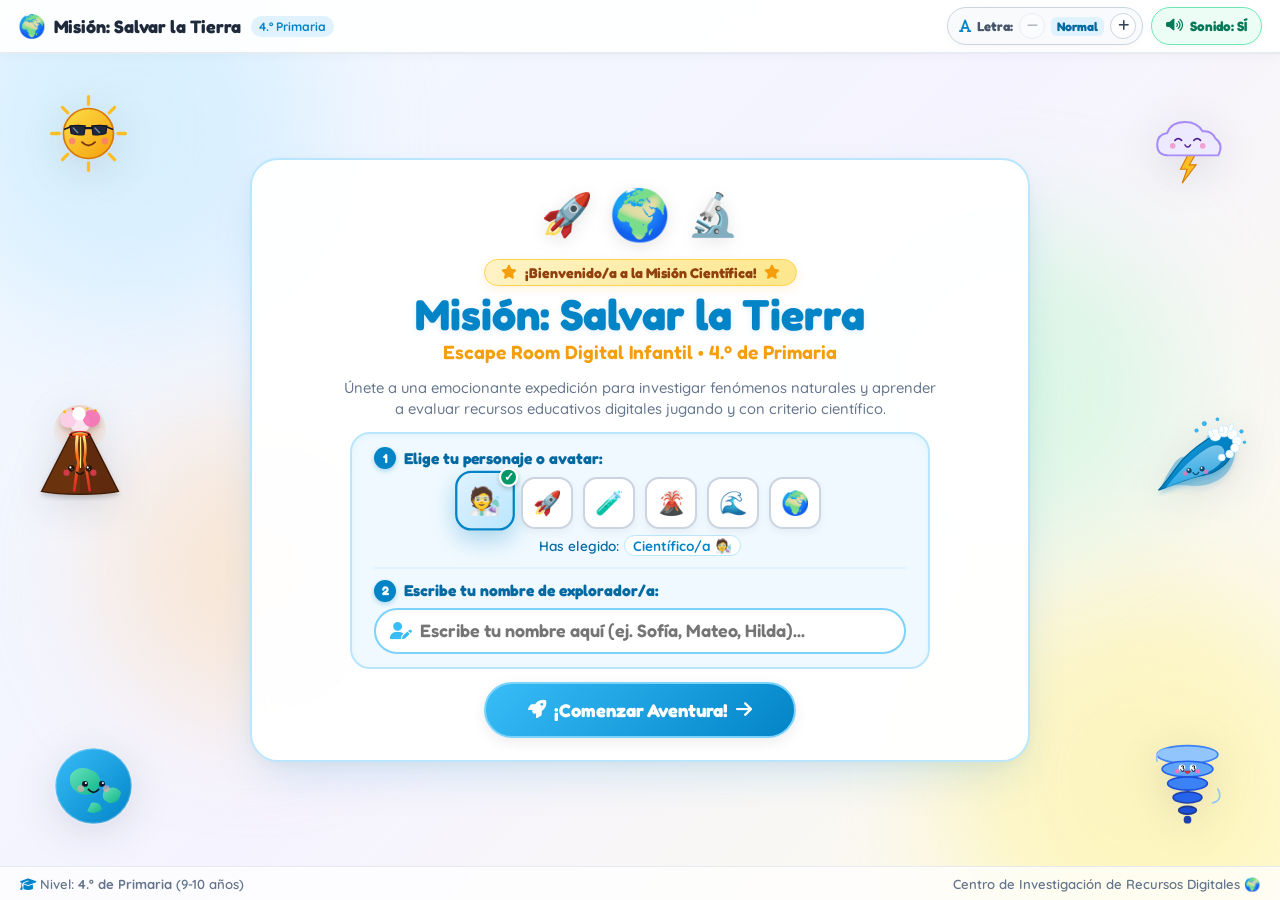
==== commit 0218386b: "feat: add core CSS animations and main JavaScript application controller" ====
--- a/index.html
+++ b/index.html
@@ -19,17 +19,20 @@
   <!-- Contenedor Maestro Pantalla Completa (CERO SCROLL) -->
   <div class="app-screen">
     
-    <!-- Elementos Decorativos Flotantes Pastel de Fondo -->
+    <!-- Elementos Decorativos Flotantes Pastel de Fondo ("Cositas de fondo llamativas") -->
     <div class="ambient-bg">
-      <div class="aura-blob" style="width: 320px; height: 320px; background: #BAE6FD; top: -50px; left: -50px;"></div>
-      <div class="aura-blob" style="width: 350px; height: 350px; background: #FEF08A; bottom: -80px; right: -50px;"></div>
-      <div class="aura-blob" style="width: 260px; height: 260px; background: #BBF7D0; top: 30%; right: 10%;"></div>
-
-      <!-- Mascotas Tiernas Animadas Flotantes -->
-      <img src="assets/media/sun-sunglasses.svg" alt="Sol" class="ambient-cloud anim-float" style="top: 12%; right: 8%; width: 75px;">
-      <img src="assets/media/earth-planet.svg" alt="Tierra" class="ambient-cloud anim-float-slow" style="bottom: 12%; left: 7%; width: 78px;">
-      <img src="assets/media/cloud-thunder.svg" alt="Nube" class="ambient-cloud anim-float" style="top: 20%; left: 10%; width: 68px;">
-      <img src="assets/media/tornado-cute.svg" alt="Tornado" class="ambient-cloud anim-float-slow" style="bottom: 16%; right: 12%; width: 64px;">
+      <div class="aura-blob" style="width: 380px; height: 380px; background: #BAE6FD; top: -60px; left: -60px;"></div>
+      <div class="aura-blob" style="width: 400px; height: 400px; background: #FEF08A; bottom: -80px; right: -60px;"></div>
+      <div class="aura-blob" style="width: 320px; height: 320px; background: #BBF7D0; top: 25%; right: 8%;"></div>
+      <div class="aura-blob" style="width: 300px; height: 300px; background: #FED7AA; bottom: 20%; left: 8%;"></div>
+
+      <!-- Stickers Animados de Dibujos Animados (Desastres y Ciencia Amigables) -->
+      <img src="assets/media/sun-sunglasses.svg" alt="Sol alegre" class="ambient-sticker ambient-sticker-sun anim-float" title="¡Día brillante para salvar la Tierra!">
+      <img src="assets/media/cloud-thunder.svg" alt="Nube de tormenta" class="ambient-sticker ambient-sticker-cloud anim-float-slow" title="¡Investigando el clima!">
+      <img src="assets/media/volcano-cute.svg" alt="Volcán animado" class="ambient-sticker ambient-sticker-volcano anim-float" title="¡Estación Volcán!">
+      <img src="assets/media/wave-cute.svg" alt="Ola marina" class="ambient-sticker ambient-sticker-wave anim-float-slow" title="¡Estación Tsunami!">
+      <img src="assets/media/earth-planet.svg" alt="Planeta Tierra sonriente" class="ambient-sticker ambient-sticker-earth anim-float-slow" title="¡Nuestra Misión!">
+      <img src="assets/media/tornado-cute.svg" alt="Tornado curioso" class="ambient-sticker ambient-sticker-tornado anim-float" title="¡Fenómenos naturales!">
     </div>
 
     <!-- Barra Superior HUD -->
@@ -77,56 +80,93 @@
         
         <!-- Fila de Mascotas / Iconos de Bienvenida -->
         <div class="hero-mascot-row">
-          <span style="font-size: 2.8rem;" class="anim-float">🚀</span>
-          <span style="font-size: 3.2rem;" class="anim-star-shine">✨</span>
-          <span style="font-size: 2.8rem;" class="anim-float">🔬</span>
+          <span style="font-size: 2.6rem;" class="hero-mascot-item anim-float" title="Cohete de expedición">🚀</span>
+          <span style="font-size: 3.1rem;" class="hero-mascot-item anim-star-shine" title="Planeta Tierra">🌍</span>
+          <span style="font-size: 2.6rem;" class="hero-mascot-item anim-float" title="Ciencia y exploración">🔬</span>
         </div>
 
         <div class="hero-title-box">
-          <span class="intro-header-badge animate__animated animate__bounceIn">
-            <i class="fa-solid fa-star" style="color: #F59E0B;"></i> ¡Bienvenido, explorador científico! <i class="fa-solid fa-star" style="color: #F59E0B;"></i>
-          </span>
-          <h1 style="margin-top: 6px;">Misión: Salvar la Tierra</h1>
-          <h2>Escape Room Digital Infantil</h2>
+          <div class="hero-welcome-badge animate__animated animate__bounceIn">
+            <i class="fa-solid fa-star" style="color: #F59E0B;"></i>
+            <span>¡Bienvenido/a a la Misión Científica!</span>
+            <i class="fa-solid fa-star" style="color: #F59E0B;"></i>
+          </div>
+          <h1>Misión: Salvar la Tierra</h1>
+          <h2 class="hero-subtitle">Escape Room Digital Infantil • 4.º de Primaria</h2>
         </div>
 
         <p class="hero-desc">
-          Únete a una emocionante aventura científica para explorar desastres naturales y aprender a evaluar herramientas digitales con criterio y diversión.
+          Únete a una emocionante expedición para investigar fenómenos naturales y aprender a evaluar recursos educativos digitales jugando y con criterio científico.
         </p>
 
-        <!-- Formulario amigable de inicio -->
+        <!-- Formulario guiado: Paso 1 y Paso 2 -->
         <div class="hero-form-box">
-          <label for="explorerNameInput" class="hero-input-label">
-            <i class="fa-solid fa-user-astronaut"></i>
-            <span>¿Cómo te llamas, explorador/a?</span>
-          </label>
-
-          <!-- Chips de Avatar -->
-          <div class="avatar-chips-row" id="avatarChipsRow">
-            <button type="button" class="avatar-chip active" data-avatar="🧑‍🔬" title="Explorador Científico">🧑‍🔬</button>
-            <button type="button" class="avatar-chip" data-avatar="🚀" title="Astronauta">🚀</button>
-            <button type="button" class="avatar-chip" data-avatar="🧪" title="Química">🧪</button>
-            <button type="button" class="avatar-chip" data-avatar="🌋" title="Vulcanología">🌋</button>
-            <button type="button" class="avatar-chip" data-avatar="🌊" title="Oceanografía">🌊</button>
+          
+          <!-- Paso 1: Selección de Avatar -->
+          <div class="hero-step-block">
+            <div class="hero-step-header">
+              <span class="step-circle-badge">1</span>
+              <span class="hero-step-title">Elige tu personaje o avatar:</span>
+            </div>
+
+            <!-- Chips de Avatar con roles educativos -->
+            <div class="avatar-chips-row" id="avatarChipsRow">
+              <button type="button" class="avatar-chip active" data-avatar="🧑‍🔬" data-label="Científico/a 🧑‍🔬" title="Científico/a">
+                <span class="avatar-emoji">🧑‍🔬</span>
+              </button>
+              <button type="button" class="avatar-chip" data-avatar="🚀" data-label="Astronauta 🚀" title="Astronauta">
+                <span class="avatar-emoji">🚀</span>
+              </button>
+              <button type="button" class="avatar-chip" data-avatar="🧪" data-label="Investigador/a 🧪" title="Investigador/a">
+                <span class="avatar-emoji">🧪</span>
+              </button>
+              <button type="button" class="avatar-chip" data-avatar="🌋" data-label="Vulcanólogo/a 🌋" title="Vulcanólogo/a">
+                <span class="avatar-emoji">🌋</span>
+              </button>
+              <button type="button" class="avatar-chip" data-avatar="🌊" data-label="Oceanógrafo/a 🌊" title="Oceanógrafo/a">
+                <span class="avatar-emoji">🌊</span>
+              </button>
+              <button type="button" class="avatar-chip" data-avatar="🌍" data-label="Guardián/a de la Tierra 🌍" title="Guardián/a">
+                <span class="avatar-emoji">🌍</span>
+              </button>
+            </div>
+
+            <!-- Indicador dinámico de confirmación de personaje -->
+            <div class="avatar-selection-feedback">
+              <span>Has elegido:</span>
+              <strong id="selectedAvatarLabel">Científico/a 🧑‍🔬</strong>
+            </div>
           </div>
 
-          <div class="hero-input-row">
-            <input 
-              type="text" 
-              id="explorerNameInput" 
-              class="hero-input" 
-              placeholder="Escribe tu nombre aquí..." 
-              maxlength="26"
-              autocomplete="off"
-            >
+          <div class="hero-form-divider"></div>
+
+          <!-- Paso 2: Escribe tu Nombre -->
+          <div class="hero-step-block">
+            <div class="hero-step-header">
+              <span class="step-circle-badge">2</span>
+              <label for="explorerNameInput" class="hero-step-title">Escribe tu nombre de explorador/a:</label>
+            </div>
+
+            <div class="hero-input-row">
+              <i class="fa-solid fa-user-pen hero-input-icon"></i>
+              <input 
+                type="text" 
+                id="explorerNameInput" 
+                class="hero-input" 
+                placeholder="Escribe tu nombre aquí (ej. Sofía, Mateo, Hilda)..." 
+                maxlength="26"
+                autocomplete="off"
+              >
+            </div>
           </div>
+
         </div>
 
         <!-- Botón Grande "¡Comenzar Aventura!" -->
-        <button id="btnStartAdventure" class="btn-fun btn-fun-primary anim-pulse" style="font-size: 1.25rem; padding: 14px 38px;" type="button">
-          <i class="fa-solid fa-rocket" style="font-size: 1.3rem;"></i>
+        <button id="btnStartAdventure" class="btn-fun btn-fun-primary anim-pulse btn-start-adventure" type="button">
+          <i class="fa-solid fa-rocket"></i>
           <span>¡Comenzar Aventura!</span>
-          <i class="fa-solid fa-arrow-right" style="font-size: 1.1rem;"></i>
+          <i class="fa-solid fa-arrow-right"></i>
         </button>
 
       </div>
@@ -153,6 +193,7 @@
       const nameInput = document.getElementById('explorerNameInput');
       const startBtn = document.getElementById('btnStartAdventure');
       const avatarChips = document.querySelectorAll('.avatar-chip');
+      const avatarLabel = document.getElementById('selectedAvatarLabel');
 
       // Cargar datos previos si existen
       const savedName = localStorage.getItem('explorer_name');
@@ -161,16 +202,25 @@
       }
 
       let selectedAvatar = localStorage.getItem('explorer_avatar') || '🧑‍🔬';
+
+      // Sincronizar selección de avatar y etiqueta interactiva
+      const updateAvatarUI = (avatarChar) => {
+        avatarChips.forEach(chip => {
+          const isCurrent = chip.getAttribute('data-avatar') === avatarChar;
+          chip.classList.toggle('active', isCurrent);
+          if (isCurrent && avatarLabel) {
+            const labelText = chip.getAttribute('data-label') || `${avatarChar} Explorador/a`;
+            avatarLabel.textContent = labelText;
+          }
+        });
+      };
+
+      updateAvatarUI(selectedAvatar);
+
       avatarChips.forEach(chip => {
-        if (chip.getAttribute('data-avatar') === selectedAvatar) {
-          avatarChips.forEach(c => c.classList.remove('active'));
-          chip.classList.add('active');
-        }
-
         chip.addEventListener('click', () => {
-          avatarChips.forEach(c => c.classList.remove('active'));
-          chip.classList.add('active');
           selectedAvatar = chip.getAttribute('data-avatar');
+          updateAvatarUI(selectedAvatar);
           if (window.escapeSound) window.escapeSound.playPop();
         });
       });
--- a/assets/css/styles.css
+++ b/assets/css/styles.css
@@ -625,30 +625,54 @@
 }
 
 /* ==========================================================================
-   PANTALLA 1: INDEX / PORTADA
+   PANTALLA 1: INDEX / PORTADA (LIMPIA, INTUITIVA Y VISUALMENTE ATRACTIVA)
    ========================================================================== */
 .hero-card {
   width: 100%;
-  max-width: 900px;
-  background: white;
+  max-width: 780px;
+  background: rgba(255, 255, 255, 0.95);
+  backdrop-filter: blur(14px);
   border-radius: var(--radius-xl);
-  padding: clamp(20px, 3.5vh, 36px) clamp(24px, 4vw, 48px);
+  padding: clamp(16px, 2.5vh, 28px) clamp(20px, 3.2vw, 38px);
   text-align: center;
-  box-shadow: var(--card-shadow);
-  border: 2px solid var(--pastel-blue-light);
-  display: flex;
-  flex-direction: column;
-  align-items: center;
+  box-shadow: 0 20px 48px -12px rgba(2, 132, 199, 0.18), 0 4px 16px rgba(0, 0, 0, 0.04);
+  border: 2.5px solid #BAE6FD;
+  display: flex;
+  flex-direction: column;
+  align-items: center;
+  gap: clamp(8px, 1.4vh, 14px);
+  position: relative;
+  z-index: 10;
+}
+
+.hero-mascot-row {
+  display: flex;
+  align-items: center;
+  justify-content: center;
   gap: 16px;
-  position: relative;
-}
-
-.hero-mascot-row {
-  display: flex;
-  align-items: center;
-  justify-content: center;
-  gap: 14px;
-  margin-bottom: 4px;
+  margin-bottom: 2px;
+}
+
+.hero-mascot-item {
+  display: inline-flex;
+  align-items: center;
+  justify-content: center;
+  filter: drop-shadow(0 4px 8px rgba(0, 0, 0, 0.1));
+}
+
+.hero-welcome-badge {
+  background: linear-gradient(135deg, #FEF3C7 0%, #FDE68A 100%);
+  color: #92400E;
+  font-family: var(--font-title);
+  font-size: clamp(0.85rem, 1.1vw, 0.98rem);
+  font-weight: 700;
+  padding: 4px 16px;
+  border-radius: var(--radius-pill);
+  border: 1.5px solid #FCD34D;
+  display: inline-flex;
+  align-items: center;
+  gap: 8px;
+  box-shadow: 0 3px 10px rgba(245, 158, 11, 0.15);
 }
 
 .hero-title-box {
@@ -657,51 +681,161 @@
 
 .hero-title-box h1 {
   font-family: var(--font-title);
-  font-size: clamp(2rem, 3.8vw, 3rem);
+  font-size: clamp(1.9rem, 3.4vw, 2.7rem);
   font-weight: 700;
   color: #0284C7;
-  line-height: 1.15;
-  margin: 0;
-  text-shadow: 0 2px 4px rgba(2, 132, 199, 0.12);
-}
-
-.hero-title-box h2 {
-  font-family: var(--font-title);
-  font-size: clamp(1.15rem, 1.8vw, 1.5rem);
+  line-height: 1.12;
+  margin: 4px 0 0 0;
+  text-shadow: 0 2px 6px rgba(2, 132, 199, 0.12);
+}
+
+.hero-subtitle {
+  font-family: var(--font-title);
+  font-size: clamp(1.05rem, 1.5vw, 1.35rem);
   font-weight: 600;
   color: #F59E0B;
-  margin: 4px 0 0 0;
+  margin: 2px 0 0 0;
 }
 
 .hero-desc {
-  font-size: clamp(0.95rem, 1.2vw, 1.1rem);
+  font-size: clamp(0.92rem, 1.15vw, 1.05rem);
   color: var(--text-muted);
-  max-width: 620px;
+  max-width: 600px;
   margin: 0 auto;
-  line-height: 1.5;
-}
-
+  line-height: 1.45;
+  font-weight: 500;
+}
+
+/* Caja de configuración guiada: Paso 1 y Paso 2 */
 .hero-form-box {
   width: 100%;
-  max-width: 520px;
-  background: var(--pastel-blue-light);
+  max-width: 580px;
+  background: #F0F9FF;
   border: 2px solid #BAE6FD;
   border-radius: var(--radius-lg);
-  padding: 14px 20px;
-  display: flex;
-  flex-direction: column;
-  gap: 12px;
-}
-
-.hero-input-label {
-  font-family: var(--font-title);
-  font-size: 1.05rem;
+  padding: clamp(10px, 1.5vh, 16px) clamp(14px, 2vw, 22px);
+  display: flex;
+  flex-direction: column;
+  gap: 10px;
+  box-shadow: inset 0 2px 6px rgba(56, 189, 248, 0.08);
+}
+
+.hero-step-block {
+  display: flex;
+  flex-direction: column;
+  gap: 6px;
+  text-align: left;
+}
+
+.hero-step-header {
+  display: flex;
+  align-items: center;
+  gap: 8px;
+}
+
+.step-circle-badge {
+  width: 22px;
+  height: 22px;
+  border-radius: 50%;
+  background: #0284C7;
+  color: white;
+  font-family: var(--font-title);
+  font-size: 0.78rem;
+  font-weight: 800;
+  display: inline-flex;
+  align-items: center;
+  justify-content: center;
+  box-shadow: 0 2px 5px rgba(2, 132, 199, 0.3);
+}
+
+.hero-step-title {
+  font-family: var(--font-title);
+  font-size: 0.98rem;
   font-weight: 700;
   color: #0369A1;
-  display: flex;
-  align-items: center;
-  justify-content: center;
-  gap: 8px;
+}
+
+/* Avatar Chips */
+.avatar-chips-row {
+  display: flex;
+  justify-content: center;
+  flex-wrap: wrap;
+  gap: 10px;
+  margin-top: 2px;
+}
+
+.avatar-chip {
+  width: clamp(44px, 4.4vw, 52px);
+  height: clamp(44px, 4.4vw, 52px);
+  border-radius: 14px;
+  background: white;
+  border: 2.5px solid #CBD5E1;
+  font-size: clamp(1.4rem, 1.8vw, 1.7rem);
+  display: flex;
+  align-items: center;
+  justify-content: center;
+  cursor: pointer;
+  transition: all 0.22s cubic-bezier(0.34, 1.56, 0.64, 1);
+  box-shadow: 0 3px 8px rgba(0, 0, 0, 0.05);
+  position: relative;
+}
+
+.avatar-chip:hover {
+  transform: translateY(-3px) scale(1.12);
+  border-color: #38BDF8;
+  box-shadow: 0 8px 18px rgba(56, 189, 248, 0.25);
+}
+
+.avatar-chip.active {
+  border-color: #0284C7;
+  background: linear-gradient(135deg, #E0F2FE 0%, #BAE6FD 100%);
+  transform: scale(1.15) translateY(-2px);
+  box-shadow: 0 8px 20px rgba(2, 132, 199, 0.3);
+}
+
+.avatar-chip.active::after {
+  content: '✓';
+  position: absolute;
+  top: -5px;
+  right: -5px;
+  width: 17px;
+  height: 17px;
+  border-radius: 50%;
+  background: #059669;
+  color: white;
+  font-size: 10px;
+  font-weight: 900;
+  display: flex;
+  align-items: center;
+  justify-content: center;
+  border: 2px solid white;
+  box-shadow: 0 2px 4px rgba(0, 0, 0, 0.2);
+}
+
+.avatar-selection-feedback {
+  text-align: center;
+  font-size: 0.85rem;
+  color: #0369A1;
+  font-weight: 600;
+  display: flex;
+  align-items: center;
+  justify-content: center;
+  gap: 5px;
+}
+
+.avatar-selection-feedback strong {
+  color: #0284C7;
+  background: white;
+  padding: 1px 8px;
+  border-radius: var(--radius-pill);
+  border: 1px solid #BAE6FD;
+}
+
+.hero-form-divider {
+  width: 100%;
+  height: 1.5px;
+  background: #E0F2FE;
+  margin: 1px 0;
 }
 
 .hero-input-row {
@@ -709,60 +843,94 @@
   width: 100%;
 }
 
+.hero-input-icon {
+  position: absolute;
+  left: 16px;
+  top: 50%;
+  transform: translateY(-50%);
+  font-size: 1.1rem;
+  color: #38BDF8;
+  pointer-events: none;
+}
+
 .hero-input {
   width: 100%;
-  height: 50px;
+  height: 46px;
   background: white;
-  border: 2px solid #38BDF8;
+  border: 2px solid #7DD3FC;
   border-radius: var(--radius-pill);
-  padding: 0 20px;
-  font-family: var(--font-title);
-  font-size: 1.2rem;
+  padding: 0 20px 0 44px;
+  font-family: var(--font-title);
+  font-size: 1.12rem;
   font-weight: 600;
   color: var(--text-main);
-  text-align: center;
+  text-align: left;
   outline: none;
   transition: all 0.2s;
-  box-shadow: inset 0 2px 4px rgba(0, 0, 0, 0.04);
+  box-shadow: inset 0 2px 4px rgba(0, 0, 0, 0.03);
 }
 
 .hero-input:focus {
   border-color: #0284C7;
-  box-shadow: 0 0 0 4px rgba(56, 189, 248, 0.35);
-}
-
-/* Avatar Chips */
-.avatar-chips-row {
-  display: flex;
-  justify-content: center;
-  gap: 8px;
-  margin-top: 2px;
-}
-
-.avatar-chip {
-  width: 44px;
-  height: 44px;
-  border-radius: 50%;
-  background: white;
-  border: 2px solid #CBD5E1;
-  font-size: 1.4rem;
-  display: flex;
-  align-items: center;
-  justify-content: center;
-  cursor: pointer;
-  transition: all 0.2s;
-}
-
-.avatar-chip:hover {
-  transform: scale(1.12);
-  border-color: var(--pastel-blue);
-}
-
-.avatar-chip.active {
-  border-color: #0284C7;
-  background: #E0F2FE;
-  transform: scale(1.16);
-  box-shadow: 0 4px 10px rgba(2, 132, 199, 0.25);
+  box-shadow: 0 0 0 4px rgba(56, 189, 248, 0.3);
+}
+
+.btn-start-adventure {
+  font-size: clamp(1.15rem, 1.4vw, 1.3rem);
+  padding: clamp(11px, 1.8vh, 15px) clamp(28px, 3.5vw, 42px);
+}
+
+/* Ambient Stickers flotantes en los flancos de la pantalla */
+.ambient-sticker {
+  position: absolute;
+  pointer-events: none;
+  user-select: none;
+  filter: drop-shadow(0 8px 20px rgba(15, 23, 42, 0.12));
+  transition: transform 0.4s ease;
+  z-index: 1;
+}
+
+.ambient-sticker-sun {
+  top: 10%;
+  left: 3.5%;
+  width: clamp(75px, 6.8vw, 105px);
+}
+
+.ambient-sticker-volcano {
+  top: 45%;
+  left: 2.5%;
+  width: clamp(80px, 7.5vw, 115px);
+}
+
+.ambient-sticker-earth {
+  bottom: 8%;
+  left: 4%;
+  width: clamp(72px, 6.6vw, 98px);
+}
+
+.ambient-sticker-cloud {
+  top: 12%;
+  right: 3.5%;
+  width: clamp(75px, 7vw, 105px);
+}
+
+.ambient-sticker-wave {
+  top: 46%;
+  right: 2.5%;
+  width: clamp(80px, 7.5vw, 115px);
+}
+
+.ambient-sticker-tornado {
+  bottom: 8%;
+  right: 4%;
+  width: clamp(70px, 6.5vw, 95px);
+}
+
+@media (max-width: 1024px) {
+  .ambient-sticker-volcano,
+  .ambient-sticker-wave {
+    display: none;
+  }
 }
 
 /* ==========================================================================
@@ -2537,13 +2705,13 @@
 }
 
 .feedback-box.success {
-  display: flex;
+  display: flex !important;
   background: #ECFDF5;
   border: 2.5px solid #34D399;
 }
 
 .feedback-box.error {
-  display: flex;
+  display: flex !important;
   background: #FFFBEB;
   border: 2.5px solid #FBBF24;
 }
--- a/assets/css/animations.css
+++ b/assets/css/animations.css
@@ -148,3 +148,222 @@
   animation: auraDrift 14s ease-in-out infinite;
   z-index: 0;
 }
+
+/* ==========================================================================
+   MICRO-INTERACCIONES Y EFECTO DE RAYITOS / CHISPAS DE COLOR AL HACER CLIC
+   ========================================================================== */
+
+/* Contenedor flotante para los destellos y rayitos del clic */
+.click-particle-burst {
+  position: fixed;
+  pointer-events: none;
+  z-index: 99999;
+  user-select: none;
+}
+
+/* Onda expansiva suave al hacer clic */
+.click-ripple-wave {
+  position: absolute;
+  border-radius: 50%;
+  transform: translate(-50%, -50%) scale(0.2);
+  border: 2.5px solid rgba(56, 189, 248, 0.75);
+  animation: rippleExpand 0.48s cubic-bezier(0.1, 0.8, 0.3, 1) forwards;
+  pointer-events: none;
+}
+
+@keyframes rippleExpand {
+  0% {
+    width: 14px;
+    height: 14px;
+    transform: translate(-50%, -50%) scale(0.2);
+    opacity: 0.95;
+  }
+  100% {
+    width: 70px;
+    height: 70px;
+    transform: translate(-50%, -50%) scale(1.15);
+    opacity: 0;
+  }
+}
+
+/* Partícula individual de estrellita / destello */
+.click-sparkle-item {
+  position: absolute;
+  transform: translate(-50%, -50%) scale(0);
+  pointer-events: none;
+  display: flex;
+  align-items: center;
+  justify-content: center;
+  font-weight: bold;
+  line-height: 1;
+  animation: sparkleFly 0.58s cubic-bezier(0.18, 0.89, 0.32, 1.28) forwards;
+  filter: drop-shadow(0 2px 4px rgba(0, 0, 0, 0.15));
+}
+
+@keyframes sparkleFly {
+  0% {
+    transform: translate(-50%, -50%) translate(0, 0) scale(0.2) rotate(0deg);
+    opacity: 1;
+  }
+  50% {
+    opacity: 1;
+    transform: translate(-50%, -50%) translate(var(--tx), var(--ty)) scale(1.25) rotate(var(--rot));
+  }
+  100% {
+    transform: translate(-50%, -50%) translate(calc(var(--tx) * 1.3), calc(var(--ty) * 1.3)) scale(0) rotate(calc(var(--rot) * 2));
+    opacity: 0;
+  }
+}
+
+/* Rayitos de colores alargados */
+.click-sparkle-ray {
+  position: absolute;
+  width: 3.5px;
+  height: 16px;
+  border-radius: 3px;
+  transform-origin: center bottom;
+  animation: rayShoot 0.52s ease-out forwards;
+}
+
+@keyframes rayShoot {
+  0% {
+    transform: translate(-50%, -50%) rotate(var(--angle)) translateY(0) scaleY(0.4);
+    opacity: 1;
+  }
+  55% {
+    opacity: 1;
+    transform: translate(-50%, -50%) rotate(var(--angle)) translateY(calc(var(--dist) * -0.85)) scaleY(1.25);
+  }
+  100% {
+    transform: translate(-50%, -50%) rotate(var(--angle)) translateY(calc(var(--dist) * -1.25)) scaleY(0);
+    opacity: 0;
+  }
+}
+
+/* Destello brillante que cruza los botones al pasar el cursor (Shine Sweep) */
+.btn-fun {
+  position: relative;
+  overflow: hidden;
+}
+
+.btn-fun::after {
+  content: '';
+  position: absolute;
+  top: -60%;
+  left: -70%;
+  width: 45%;
+  height: 220%;
+  background: linear-gradient(90deg, rgba(255, 255, 255, 0) 0%, rgba(255, 255, 255, 0.45) 50%, rgba(255, 255, 255, 0) 100%);
+  transform: rotate(25deg);
+  pointer-events: none;
+  opacity: 0;
+}
+
+.btn-fun:hover::after {
+  opacity: 1;
+  left: 140%;
+  transition: left 0.75s cubic-bezier(0.4, 0, 0.2, 1);
+}
+
+/* Efecto rebote elástico agradable en botones y tarjetas al hacer clic (:active) */
+.btn-fun:active,
+.btn-hud-pill:active,
+.avatar-chip:active,
+.option-card:active,
+.btn-stepper-item:active {
+  transform: scale(0.93) translateY(1px) !important;
+  transition: transform 0.1s cubic-bezier(0.34, 1.56, 0.64, 1) !important;
+}
+
+/* Micro-interacción: Tarjetas de opciones de respuesta con hover magnético suave */
+.option-card {
+  transition: transform 0.25s cubic-bezier(0.34, 1.56, 0.64, 1), box-shadow 0.25s ease, border-color 0.25s ease !important;
+}
+
+.option-card:hover {
+  transform: translateY(-3px) scale(1.015);
+  box-shadow: 0 8px 24px rgba(56, 189, 248, 0.18) !important;
+}
+
+.option-card:hover .option-letter {
+  transform: scale(1.15) rotate(-3deg);
+  background: #38BDF8;
+  color: white;
+}
+
+/* Micro-interacción: Avatar Chips en la portada */
+.avatar-chip {
+  transition: transform 0.25s cubic-bezier(0.34, 1.56, 0.64, 1), box-shadow 0.25s ease, border-color 0.25s ease !important;
+}
+
+.avatar-chip:hover {
+  transform: translateY(-4px) scale(1.18) rotate(-4deg);
+  box-shadow: 0 8px 18px rgba(2, 132, 199, 0.25);
+}
+
+/* Micro-interacción: Insignias y pastillas HUD */
+.btn-hud-pill {
+  transition: transform 0.2s cubic-bezier(0.34, 1.56, 0.64, 1), box-shadow 0.2s ease, background 0.2s ease !important;
+}
+
+.btn-hud-pill:hover {
+  transform: translateY(-2px) scale(1.03);
+}
+
+.btn-stepper-item {
+  transition: transform 0.18s cubic-bezier(0.34, 1.56, 0.64, 1), background 0.15s ease !important;
+}
+
+.btn-stepper-item:hover:not(:disabled) {
+  transform: scale(1.18);
+}
+
+/* Micro-interacción: Animación en flechas de botones al pasar el ratón */
+.btn-fun:hover i.fa-arrow-right {
+  transform: translateX(4px);
+  transition: transform 0.25s cubic-bezier(0.34, 1.56, 0.64, 1);
+}
+
+.btn-fun:hover i.fa-rocket {
+  transform: translateY(-2px) rotate(8deg);
+  transition: transform 0.25s cubic-bezier(0.34, 1.56, 0.64, 1);
+}
+
+/* Micro-interacción: Artículos de la Mochila de Emergencia en Sala 3 */
+.backpack-phone-item {
+  transition: transform 0.22s cubic-bezier(0.34, 1.56, 0.64, 1), box-shadow 0.2s ease, border-color 0.2s ease !important;
+}
+
+.backpack-phone-item:hover:not(.packed) {
+  transform: translateY(-3px) scale(1.05);
+  box-shadow: 0 6px 16px rgba(56, 189, 248, 0.25) !important;
+  border-color: #38BDF8 !important;
+}
+
+.backpack-phone-item:active {
+  transform: scale(0.92) !important;
+}
+
+/* Micro-interacción: Pestañas de la app del teléfono en Sala 3 */
+.phone-nav-tab {
+  transition: transform 0.18s cubic-bezier(0.34, 1.56, 0.64, 1), color 0.15s ease, background 0.15s ease !important;
+}
+
+.phone-nav-tab:hover:not(.active) {
+  transform: translateY(-2px);
+  color: #0284C7;
+}
+
+/* Micro-interacción: Botones de control del simulador de Tsunami en Sala 2 */
+.sim-ctrl-btn {
+  transition: transform 0.2s cubic-bezier(0.34, 1.56, 0.64, 1), box-shadow 0.2s ease !important;
+}
+
+.sim-ctrl-btn:hover {
+  transform: translateY(-2px) scale(1.04);
+}
+
+.sim-ctrl-btn:active {
+  transform: scale(0.94) !important;
+}
+
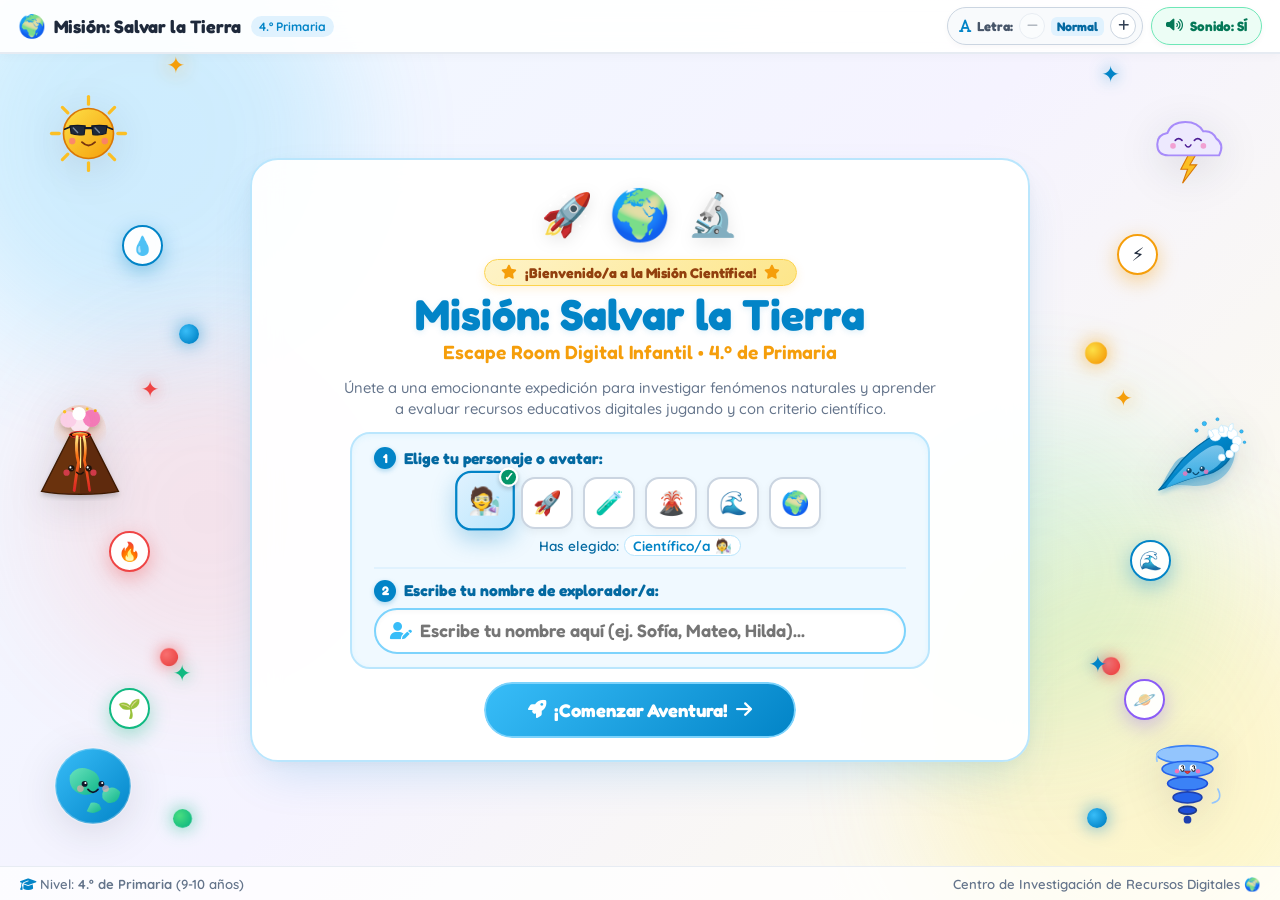
==== commit 4c3bbaa9: "feat: add Sala 2 Tsunami HTML page and CSS stylesheet for escape room level" ====
--- a/index.html
+++ b/index.html
@@ -19,12 +19,13 @@
   <!-- Contenedor Maestro Pantalla Completa (CERO SCROLL) -->
   <div class="app-screen">
     
-    <!-- Elementos Decorativos Flotantes Pastel de Fondo ("Cositas de fondo llamativas") -->
+    <!-- Elementos Decorativos Flotantes de Fondo con Vida y Alto Contraste -->
     <div class="ambient-bg">
-      <div class="aura-blob" style="width: 380px; height: 380px; background: #BAE6FD; top: -60px; left: -60px;"></div>
-      <div class="aura-blob" style="width: 400px; height: 400px; background: #FEF08A; bottom: -80px; right: -60px;"></div>
-      <div class="aura-blob" style="width: 320px; height: 320px; background: #BBF7D0; top: 25%; right: 8%;"></div>
-      <div class="aura-blob" style="width: 300px; height: 300px; background: #FED7AA; bottom: 20%; left: 8%;"></div>
+      <!-- Auras de Color Vivas y Dinámicas (Azul, Amarillo, Rojo y Verde) -->
+      <div class="aura-blob" style="width: 420px; height: 420px; background: rgba(56, 189, 248, 0.42); top: -70px; left: -70px;"></div>
+      <div class="aura-blob" style="width: 440px; height: 440px; background: rgba(253, 224, 71, 0.42); bottom: -80px; right: -70px;"></div>
+      <div class="aura-blob" style="width: 340px; height: 340px; background: rgba(248, 113, 113, 0.3); top: 38%; left: 3%;"></div>
+      <div class="aura-blob" style="width: 330px; height: 330px; background: rgba(74, 222, 128, 0.32); bottom: 18%; right: 6%;"></div>
 
       <!-- Stickers Animados de Dibujos Animados (Desastres y Ciencia Amigables) -->
       <img src="assets/media/sun-sunglasses.svg" alt="Sol alegre" class="ambient-sticker ambient-sticker-sun anim-float" title="¡Día brillante para salvar la Tierra!">
@@ -33,6 +34,30 @@
       <img src="assets/media/wave-cute.svg" alt="Ola marina" class="ambient-sticker ambient-sticker-wave anim-float-slow" title="¡Estación Tsunami!">
       <img src="assets/media/earth-planet.svg" alt="Planeta Tierra sonriente" class="ambient-sticker ambient-sticker-earth anim-float-slow" title="¡Nuestra Misión!">
       <img src="assets/media/tornado-cute.svg" alt="Tornado curioso" class="ambient-sticker ambient-sticker-tornado anim-float" title="¡Fenómenos naturales!">
+
+      <!-- Mini-insignias Flotantes Interactivas con Colores Vivos (Azul, Rojo, Amarillo, Verde) -->
+      <div class="bg-floating-badge badge-blue" style="top: 25%; left: 9.5%;" title="¡Agua viva! 💧">💧</div>
+      <div class="bg-floating-badge badge-red" style="top: 59%; left: 8.5%;" title="¡Energía volcánica! 🔥">🔥</div>
+      <div class="bg-floating-badge badge-green" style="bottom: 19%; left: 8.5%;" title="¡Vida en la Tierra! 🌱">🌱</div>
+      <div class="bg-floating-badge badge-yellow" style="top: 26%; right: 9.5%;" title="¡Rayo de energía! ⚡">⚡</div>
+      <div class="bg-floating-badge badge-blue" style="top: 60%; right: 8.5%;" title="¡Fuerza del océano! 🌊">🌊</div>
+      <div class="bg-floating-badge badge-purple" style="bottom: 20%; right: 9%;" title="¡Ciencia y cosmos! 🪐">🪐</div>
+
+      <!-- Orbes Luminosos de Alto Contraste (Azul, Rojo, Amarillo y Verde) -->
+      <div class="bg-color-orb orb-vibrant-blue" style="top: 36%; left: 14%;"></div>
+      <div class="bg-color-orb orb-vibrant-red" style="top: 72%; left: 12.5%;"></div>
+      <div class="bg-color-orb orb-vibrant-green" style="bottom: 8%; left: 13.5%;"></div>
+      <div class="bg-color-orb orb-vibrant-yellow" style="top: 38%; right: 13.5%;"></div>
+      <div class="bg-color-orb orb-vibrant-red" style="top: 73%; right: 12.5%;"></div>
+      <div class="bg-color-orb orb-vibrant-blue" style="bottom: 8%; right: 13.5%;"></div>
+
+      <!-- Destellos Estelares ✦ de 4 Puntas -->
+      <div class="bg-sparkle-star star-yellow" style="top: 6%; left: 13%;">✦</div>
+      <div class="bg-sparkle-star star-red" style="top: 42%; left: 11%;">✦</div>
+      <div class="bg-sparkle-star star-green" style="bottom: 24%; left: 13.5%;">✦</div>
+      <div class="bg-sparkle-star star-blue" style="top: 7%; right: 12.5%;">✦</div>
+      <div class="bg-sparkle-star star-yellow" style="top: 43%; right: 11.5%;">✦</div>
+      <div class="bg-sparkle-star star-blue" style="bottom: 25%; right: 13.5%;">✦</div>
     </div>
 
     <!-- Barra Superior HUD -->
@@ -241,6 +266,17 @@
           startBtn.click();
         }
       });
+
+      // Micro-interacción: Insignias flotantes interactivas del fondo
+      document.querySelectorAll('.bg-floating-badge').forEach(badge => {
+        badge.addEventListener('click', () => {
+          if (window.escapeSound) window.escapeSound.playPop();
+          badge.classList.add('animate__animated', 'animate__rubberBand');
+          badge.addEventListener('animationend', () => {
+            badge.classList.remove('animate__animated', 'animate__rubberBand');
+          }, { once: true });
+        });
+      });
     });
   </script>
 </body>
--- a/assets/css/styles.css
+++ b/assets/css/styles.css
@@ -102,6 +102,10 @@
   position: absolute;
   opacity: 0.55;
   filter: drop-shadow(0 4px 12px rgba(186, 230, 253, 0.4));
+  transform: translateZ(0);
+  backface-visibility: hidden;
+  -webkit-backface-visibility: hidden;
+  will-change: transform;
 }
 
 /* ==========================================================================
@@ -570,15 +574,20 @@
   text-decoration: none;
   transition: all 0.2s cubic-bezier(0.34, 1.56, 0.64, 1);
   box-shadow: 0 4px 14px rgba(0, 0, 0, 0.08);
+  transform: translateZ(0);
+  backface-visibility: hidden;
+  -webkit-backface-visibility: hidden;
+  -webkit-mask-image: -webkit-radial-gradient(white, black);
+  mask-image: radial-gradient(white, black);
 }
 
 .btn-fun:hover {
-  transform: translateY(-2px) scale(1.02);
+  transform: translateY(-2px) scale(1.02) translateZ(0);
   box-shadow: 0 8px 20px rgba(0, 0, 0, 0.12);
 }
 
 .btn-fun:active {
-  transform: translateY(1px) scale(0.98);
+  transform: translateY(1px) scale(0.98) translateZ(0);
 }
 
 .btn-fun-primary {
@@ -934,35 +943,188 @@
 }
 
 /* ==========================================================================
-   PANTALLA 2: INTRODUCCIÓN Y REGLAS (DIAPOSITIVA CENTRADA, AMPLIA Y BALANCEADA)
+   ELEMENTOS DE FONDO VIVO (ALTO CONTRASTE, FLOTACIÓN Y COLOR)
+   ========================================================================== */
+
+/* Mini-insignias interactivas y flotantes del fondo */
+.bg-floating-badge {
+  position: absolute;
+  width: clamp(38px, 3.2vw, 44px);
+  height: clamp(38px, 3.2vw, 44px);
+  border-radius: 50%;
+  background: rgba(255, 255, 255, 0.94);
+  backdrop-filter: blur(8px);
+  display: flex;
+  align-items: center;
+  justify-content: center;
+  font-size: clamp(1.15rem, 1.25vw, 1.35rem);
+  z-index: 1;
+  user-select: none;
+  pointer-events: auto;
+  cursor: pointer;
+  border: 2.5px solid transparent;
+  box-shadow: 0 6px 18px rgba(15, 23, 42, 0.12);
+  transition: transform 0.35s cubic-bezier(0.34, 1.56, 0.64, 1), box-shadow 0.3s ease;
+}
+
+.bg-floating-badge:hover {
+  transform: scale(1.35) rotate(12deg) !important;
+  z-index: 10;
+}
+
+/* Variantes de color de alto contraste con resplandor suave */
+.badge-blue {
+  border-color: #0284C7;
+  box-shadow: 0 6px 20px rgba(2, 132, 199, 0.38);
+  animation: livelySwayA 5.4s ease-in-out infinite;
+}
+
+.badge-red {
+  border-color: #EF4444;
+  box-shadow: 0 6px 20px rgba(239, 68, 68, 0.38);
+  animation: livelySwayB 5.8s ease-in-out infinite;
+  animation-delay: -1.2s;
+}
+
+.badge-yellow {
+  border-color: #F59E0B;
+  box-shadow: 0 6px 20px rgba(245, 158, 11, 0.42);
+  animation: livelySwayA 6.2s ease-in-out infinite;
+  animation-delay: -2.4s;
+}
+
+.badge-green {
+  border-color: #10B981;
+  box-shadow: 0 6px 20px rgba(16, 185, 129, 0.38);
+  animation: livelySwayB 5.6s ease-in-out infinite;
+  animation-delay: -3.5s;
+}
+
+.badge-purple {
+  border-color: #8B5CF6;
+  box-shadow: 0 6px 20px rgba(139, 92, 246, 0.38);
+  animation: livelySwayC 6s ease-in-out infinite;
+  animation-delay: -1.8s;
+}
+
+/* Orbes luminosos flotantes de colores intensos */
+.bg-color-orb {
+  position: absolute;
+  border-radius: 50%;
+  pointer-events: none;
+  z-index: 1;
+  will-change: transform, opacity;
+}
+
+.orb-vibrant-blue {
+  width: 20px;
+  height: 20px;
+  background: radial-gradient(circle at 35% 35%, #38BDF8, #0284C7 80%);
+  box-shadow: 0 0 18px rgba(2, 132, 199, 0.7);
+  animation: livelySwayA 6s ease-in-out infinite, orbGlowPulse 3.8s ease-in-out infinite;
+}
+
+.orb-vibrant-red {
+  width: 18px;
+  height: 18px;
+  background: radial-gradient(circle at 35% 35%, #F87171, #EF4444 80%);
+  box-shadow: 0 0 16px rgba(239, 68, 68, 0.75);
+  animation: livelySwayB 5.2s ease-in-out infinite, orbGlowPulse 3.2s ease-in-out infinite;
+  animation-delay: -1.5s;
+}
+
+.orb-vibrant-yellow {
+  width: 22px;
+  height: 22px;
+  background: radial-gradient(circle at 35% 35%, #FDE047, #F59E0B 80%);
+  box-shadow: 0 0 20px rgba(245, 158, 11, 0.75);
+  animation: livelySwayC 6.6s ease-in-out infinite, orbGlowPulse 4.2s ease-in-out infinite;
+  animation-delay: -2s;
+}
+
+.orb-vibrant-green {
+  width: 19px;
+  height: 19px;
+  background: radial-gradient(circle at 35% 35%, #4ADE80, #10B981 80%);
+  box-shadow: 0 0 18px rgba(16, 185, 129, 0.7);
+  animation: livelySwayA 5.8s ease-in-out infinite, orbGlowPulse 3.5s ease-in-out infinite;
+  animation-delay: -2.8s;
+}
+
+/* Destellos estelares ✦ de 4 puntas */
+.bg-sparkle-star {
+  position: absolute;
+  font-size: 1.4rem;
+  line-height: 1;
+  pointer-events: none;
+  z-index: 1;
+  user-select: none;
+  animation: sparkleSpinTwinkle 8s linear infinite;
+}
+
+.star-blue {
+  color: #0284C7;
+  filter: drop-shadow(0 0 8px rgba(2, 132, 199, 0.8));
+}
+
+.star-red {
+  color: #EF4444;
+  filter: drop-shadow(0 0 8px rgba(239, 68, 68, 0.8));
+  animation-duration: 7s;
+  animation-delay: -2.5s;
+}
+
+.star-yellow {
+  color: #F59E0B;
+  filter: drop-shadow(0 0 10px rgba(245, 158, 11, 0.9));
+  animation-duration: 9s;
+  animation-delay: -4s;
+}
+
+.star-green {
+  color: #10B981;
+  filter: drop-shadow(0 0 8px rgba(16, 185, 129, 0.8));
+  animation-duration: 7.5s;
+  animation-delay: -1.2s;
+}
+
+@media (max-width: 1100px) {
+  .bg-floating-badge {
+    display: none;
+  }
+}
+
+/* ==========================================================================
+   PANTALLA 2: INTRODUCCIÓN Y REGLAS (DIAPOSITIVA CENTRADA, SIMPLE, CERO SCROLL)
    ========================================================================== */
 .slide-card.intro-slide-card {
-  width: 100%;
-  max-width: 1020px;
+  width: 96%;
+  max-width: 1360px;
   height: auto;
-  max-height: calc(100vh - 96px);
+  max-height: calc(100vh - 90px);
   margin: auto;
   display: flex;
   flex-direction: column;
   justify-content: center;
   align-items: center;
-  padding: clamp(16px, 2.5vh, 28px) clamp(22px, 3.5vw, 44px);
+  padding: clamp(22px, 3.4vh, 42px) clamp(30px, 4.5vw, 64px);
   box-sizing: border-box;
+  box-shadow: 0 16px 44px rgba(15, 23, 42, 0.12), 0 0 0 1px rgba(255, 255, 255, 0.8) inset;
 }
 
 .intro-container {
   width: 100%;
-  max-width: 960px;
+  max-width: 1280px;
   display: flex;
   flex-direction: column;
   align-items: center;
   justify-content: center;
-  gap: clamp(12px, 2vh, 20px);
+  gap: clamp(16px, 2.6vh, 28px);
   margin: 0 auto;
   box-sizing: border-box;
 }
 
-/* Cabecera */
+/* Cabecera amigable y personalizada */
 .intro-header-block {
   text-align: center;
   display: flex;
@@ -971,97 +1133,116 @@
   gap: 6px;
 }
 
-.intro-header-badge {
+.intro-welcome-badge {
   display: inline-flex;
   align-items: center;
-  gap: 8px;
+  gap: 10px;
   background: var(--pastel-blue-light);
   color: var(--pastel-blue-dark);
   font-family: var(--font-title);
-  font-size: clamp(0.9rem, 1.2vw, 1.05rem);
-  font-weight: 700;
-  padding: 5px 16px;
+  font-size: clamp(0.96rem, 1.25vw, 1.15rem);
+  font-weight: 800;
+  padding: 7px 24px;
   border-radius: var(--radius-pill);
-  box-shadow: 0 2px 8px rgba(2, 132, 199, 0.12);
+  box-shadow: 0 3px 10px rgba(2, 132, 199, 0.15);
 }
 
 .intro-header-title {
   font-family: var(--font-title);
-  font-size: clamp(1.6rem, 2.7vw, 2.25rem);
-  font-weight: 700;
-  color: #0284C7;
+  font-size: clamp(1.95rem, 3.2vw, 2.85rem);
+  font-weight: 800;
+  color: #0369A1;
+  margin: 2px 0 0 0;
+  line-height: 1.15;
+}
+
+.player-highlight-name {
+  color: #D97706;
+  text-decoration: underline;
+  text-decoration-color: #FCD34D;
+  text-underline-offset: 6px;
+}
+
+.intro-subtitle-simple {
+  font-size: clamp(1.1rem, 1.45vw, 1.32rem);
+  color: var(--text-muted);
+  font-weight: 600;
   margin: 0;
-  line-height: 1.2;
-}
-
-/* Cuadrícula de 2 Tarjetas */
-.intro-grid {
+}
+
+/* Fila de 3 Tarjetas Visuales e Intuitivas */
+.intro-steps-row {
   display: grid;
-  grid-template-columns: repeat(2, 1fr);
-  gap: clamp(16px, 2.4vw, 26px);
+  grid-template-columns: repeat(3, 1fr);
+  gap: clamp(18px, 2.6vw, 32px);
   width: 100%;
 }
 
-.intro-card {
+.intro-step-card {
+  position: relative;
   background: white;
-  border-radius: var(--radius-xl);
-  padding: clamp(16px, 2.2vh, 24px) clamp(18px, 2.4vw, 28px);
+  border-radius: clamp(20px, 2.2vw, 28px);
+  padding: clamp(24px, 3.4vh, 36px) clamp(18px, 2.2vw, 26px);
+  min-height: clamp(250px, 33vh, 320px);
   display: flex;
   flex-direction: column;
   align-items: center;
   text-align: center;
-  gap: 10px;
-  box-shadow: 0 6px 20px rgba(30, 41, 59, 0.06);
-  transition: transform 0.25s ease, box-shadow 0.25s ease;
-}
-
-.intro-card:hover {
-  transform: translateY(-4px);
-  box-shadow: 0 10px 28px rgba(30, 41, 59, 0.12);
-}
-
-.intro-card-mission {
-  border: 2.5px solid #BAE6FD;
-  background: linear-gradient(180deg, #F0F9FF 0%, #FFFFFF 60%);
-}
-
-.intro-card-goal {
-  border: 2.5px solid #BBF7D0;
-  background: linear-gradient(180deg, #F0FDF4 0%, #FFFFFF 60%);
-}
-
-.intro-card-top-badge {
-  display: inline-flex;
-  align-items: center;
-  gap: 6px;
-  font-family: var(--font-title);
-  font-size: clamp(0.82rem, 1vw, 0.94rem);
-  font-weight: 700;
-  padding: 4px 14px;
+  justify-content: flex-start;
+  gap: clamp(10px, 1.6vh, 16px);
+  border: 3px solid #E2E8F0;
+  box-shadow: 0 8px 24px rgba(15, 23, 42, 0.08);
+  cursor: pointer;
+  user-select: none;
+  transition: transform 0.22s cubic-bezier(0.34, 1.56, 0.64, 1), box-shadow 0.22s ease, border-color 0.2s ease;
+  box-sizing: border-box;
+}
+
+.intro-step-card:hover {
+  transform: translateY(-5px) scale(1.025);
+  box-shadow: 0 16px 36px rgba(15, 23, 42, 0.15);
+  border-color: #38BDF8;
+}
+
+.intro-step-card:active {
+  transform: scale(0.97);
+}
+
+/* Badge numérico superior */
+.step-card-num-badge {
+  position: absolute;
+  top: -14px;
+  left: 50%;
+  transform: translateX(-50%);
+  background: #0284C7;
+  color: white;
+  font-family: var(--font-title);
+  font-size: 0.88rem;
+  font-weight: 800;
+  padding: 4px 20px;
   border-radius: var(--radius-pill);
-}
-
-.intro-card-mission .intro-card-top-badge {
-  background: #E0F2FE;
-  color: #0369A1;
-}
-
-.intro-card-goal .intro-card-top-badge {
-  background: #DCFCE7;
-  color: #15803D;
-}
-
-.intro-card-title {
-  font-family: var(--font-title);
-  font-size: clamp(1.22rem, 1.6vw, 1.45rem);
-  font-weight: 700;
+  box-shadow: 0 3px 8px rgba(2, 132, 199, 0.4);
+  letter-spacing: 0.5px;
+  white-space: nowrap;
+}
+
+/* Icono Hero de cada paso */
+.step-card-emoji-hero {
+  font-size: clamp(3rem, 4.6vw, 4rem);
+  line-height: 1;
+  margin-top: 6px;
+}
+
+.step-card-heading {
+  font-family: var(--font-title);
+  font-size: clamp(1.26rem, 1.75vw, 1.6rem);
+  font-weight: 800;
   color: var(--text-main);
   margin: 0;
 }
 
-/* Pastillas temáticas dentro de las tarjetas */
-.intro-disasters-chips,
-.intro-steps-chips {
+/* Pastillas temáticas dentro de la tarjeta */
+.step-card-stations-pills {
   display: flex;
   align-items: center;
   justify-content: center;
@@ -1070,196 +1251,176 @@
   margin: 4px 0;
 }
 
-.intro-chip {
-  display: inline-flex;
-  align-items: center;
-  gap: 5px;
-  font-family: var(--font-title);
-  font-size: clamp(0.85rem, 1.05vw, 0.96rem);
+.step-station-pill {
+  font-size: clamp(0.88rem, 1.15vw, 1.02rem);
   font-weight: 700;
-  padding: 4px 12px;
+  padding: 5px 13px;
   border-radius: var(--radius-pill);
-  box-shadow: 0 2px 5px rgba(0, 0, 0, 0.05);
-}
-
-.chip-volcan {
-  background: #FFE4E6;
-  color: #BE123C;
-  border: 1.5px solid #FECDD3;
-}
-
-.chip-tsunami {
-  background: #E0F2FE;
-  color: #0369A1;
-  border: 1.5px solid #BAE6FD;
-}
-
-.chip-sismo {
-  background: #FEF3C7;
-  color: #B45309;
-  border: 1.5px solid #FDE68A;
-}
-
-.chip-calor {
-  background: #FFEDD5;
-  color: #C2410C;
-  border: 1.5px solid #FED7AA;
-}
-
-.chip-step {
   background: #F1F5F9;
   color: #334155;
-  border: 1.5px solid #E2E8F0;
-}
-
-.chip-step-gold {
-  background: #FEF08A;
-  color: #854D0E;
-  border: 1.5px solid #FDE047;
-  font-weight: 800;
-}
-
-.intro-step-arrow {
-  color: #94A3B8;
-  font-size: 0.82rem;
-  display: inline-flex;
-  align-items: center;
-}
-
-.intro-card-text {
-  font-size: clamp(0.96rem, 1.2vw, 1.12rem);
+  border: 1.5px solid #CBD5E1;
+}
+
+.step-card-desc {
+  font-size: clamp(0.98rem, 1.25vw, 1.14rem);
   color: var(--text-muted);
   line-height: 1.45;
   margin: 0;
 }
 
-/* La Regla de Oro */
-.golden-rule-banner {
-  background: linear-gradient(135deg, #FEF9C3 0%, #FEF08A 100%);
-  border: 2.5px dashed #F59E0B;
-  border-radius: var(--radius-lg);
-  padding: clamp(10px, 1.6vh, 16px) clamp(16px, 2.2vw, 24px);
-  display: flex;
-  align-items: center;
-  gap: clamp(12px, 1.8vw, 20px);
-  box-shadow: 0 4px 16px rgba(245, 158, 11, 0.18);
-  width: 100%;
-  box-sizing: border-box;
-}
-
-.golden-star-icon {
-  font-size: clamp(2.2rem, 3vw, 2.8rem);
-  color: #D97706;
-  display: flex;
-  align-items: center;
-  justify-content: center;
-  flex-shrink: 0;
-  filter: drop-shadow(0 2px 6px rgba(217, 119, 6, 0.3));
-}
-
-.golden-rule-content {
-  text-align: left;
-}
-
-.golden-rule-content h4 {
-  font-family: var(--font-title);
-  font-size: clamp(1.05rem, 1.3vw, 1.22rem);
-  font-weight: 700;
+/* TARJETA 2: LA REGLA DE ORO (ESTILO HERO DORADO LLAMATIVO Y ELEGANTE) */
+.intro-step-golden {
+  background: linear-gradient(180deg, #FEFCE8 0%, #FEF9C3 100%);
+  border: 3.5px solid #F59E0B;
+  box-shadow: 0 10px 28px rgba(245, 158, 11, 0.25);
+}
+
+.intro-step-golden:hover {
+  border-color: #D97706;
+  box-shadow: 0 16px 36px rgba(245, 158, 11, 0.35);
+}
+
+.gold-badge {
+  background: linear-gradient(135deg, #F59E0B, #D97706);
+  color: white;
+  box-shadow: 0 3px 10px rgba(217, 119, 6, 0.45);
+}
+
+.golden-heading {
   color: #92400E;
-  margin: 0 0 3px 0;
-}
-
-.golden-rule-content p {
-  font-size: clamp(0.9rem, 1.1vw, 1.04rem);
+}
+
+.step-card-golden-tip {
+  display: inline-flex;
+  align-items: center;
+  gap: 8px;
+  background: rgba(245, 158, 11, 0.16);
+  color: #B45309;
+  font-family: var(--font-title);
+  font-size: clamp(0.9rem, 1.18vw, 1.05rem);
+  font-weight: 800;
+  padding: 4px 16px;
+  border-radius: var(--radius-pill);
+  border: 1.5px solid rgba(245, 158, 11, 0.35);
+}
+
+.golden-desc {
   color: #78350F;
   font-weight: 600;
-  margin: 0;
-  line-height: 1.4;
-}
-
-/* Contenedor y Botón de Inicio */
+}
+
+/* Recompensa */
+.pill-reward {
+  background: #E0F2FE;
+  color: #0369A1;
+  border-color: #BAE6FD;
+}
+
+.pill-reward-gold {
+  background: #FEF08A;
+  color: #854D0E;
+  border-color: #FDE047;
+  font-weight: 800;
+}
+
+.intro-step-arrow {
+  color: #94A3B8;
+  font-size: 0.95rem;
+  display: inline-flex;
+  align-items: center;
+}
+
+/* Botón CTA Inferior */
 .intro-cta-wrap {
   display: flex;
   justify-content: center;
   width: 100%;
-  margin-top: 2px;
+  margin-top: 6px;
 }
 
 .btn-intro-start {
-  font-size: clamp(1.12rem, 1.45vw, 1.28rem);
-  padding: clamp(12px, 1.8vh, 16px) clamp(28px, 3.6vw, 44px);
-  box-shadow: 0 8px 22px rgba(2, 132, 199, 0.38);
+  font-size: clamp(1.26rem, 1.7vw, 1.52rem);
+  padding: clamp(15px, 2.4vh, 20px) clamp(42px, 5.2vw, 64px);
+  gap: 14px;
+  box-shadow: 0 8px 26px rgba(2, 132, 199, 0.4);
+  border-radius: var(--radius-pill);
   animation: introPulse 2.8s infinite ease-in-out;
+  will-change: transform;
+  transform: translateZ(0);
 }
 
 @keyframes introPulse {
   0%, 100% {
-    transform: scale(1);
-    box-shadow: 0 8px 22px rgba(2, 132, 199, 0.38);
+    transform: translate3d(0, 0, 0) scale(1);
+    box-shadow: 0 8px 26px rgba(2, 132, 199, 0.4);
   }
   50% {
-    transform: scale(1.03);
-    box-shadow: 0 10px 28px rgba(2, 132, 199, 0.55);
+    transform: translate3d(0, 0, 0) scale(1.035);
+    box-shadow: 0 12px 32px rgba(2, 132, 199, 0.6);
   }
 }
 
 .btn-intro-start:hover {
-  transform: translateY(-2px) scale(1.04);
-}
-
-/* Reglas Responsive y Adaptabilidad sin Scroll */
+  transform: translateY(-3px) scale(1.045) translateZ(0);
+}
+
+/* Adaptabilidad para pantallas compactas */
 @media (max-height: 720px) {
   .slide-card.intro-slide-card {
-    padding: 10px 20px;
-    max-height: calc(100vh - 86px);
+    padding: 10px 18px;
+    max-height: calc(100vh - 84px);
   }
   .intro-container {
     gap: 8px;
   }
-  .intro-card {
-    padding: 10px 14px;
+  .intro-header-title {
+    font-size: 1.45rem;
+  }
+  .intro-subtitle-simple {
+    font-size: 0.92rem;
+  }
+  .intro-step-card {
+    padding: 10px 12px;
+    min-height: auto;
     gap: 6px;
   }
-  .intro-card-title {
-    font-size: 1.1rem;
-  }
-  .intro-card-text {
-    font-size: 0.86rem;
-    line-height: 1.35;
-  }
-  .intro-chip {
+  .step-card-num-badge {
+    top: -10px;
+    font-size: 0.76rem;
+    padding: 2px 12px;
+  }
+  .step-card-emoji-hero {
+    font-size: 2rem;
+    margin-top: 2px;
+  }
+  .step-card-heading {
+    font-size: 1.08rem;
+  }
+  .step-card-desc {
+    font-size: 0.85rem;
+    line-height: 1.3;
+  }
+  .step-station-pill {
     font-size: 0.78rem;
-    padding: 3px 8px;
-  }
-  .golden-rule-banner {
-    padding: 8px 14px;
-    gap: 12px;
-  }
-  .golden-star-icon {
-    font-size: 1.8rem;
-  }
-  .golden-rule-content h4 {
-    font-size: 0.95rem;
-  }
-  .golden-rule-content p {
-    font-size: 0.82rem;
+    padding: 2px 8px;
+  }
+  .step-card-golden-tip {
+    font-size: 0.78rem;
+    padding: 2px 8px;
   }
   .btn-intro-start {
-    font-size: 1.02rem;
-    padding: 9px 24px;
-  }
-}
-
-@media (max-width: 680px) {
-  .intro-grid {
+    font-size: 1.05rem;
+    padding: 10px 24px;
+  }
+}
+
+@media (max-width: 768px) {
+  .intro-steps-row {
     grid-template-columns: 1fr;
     gap: 12px;
   }
-  .intro-card {
-    padding: 12px 16px;
-  }
-  .slide-card.intro-slide-card {
-    padding: 14px 16px;
+  .intro-step-card {
+    min-height: auto;
   }
 }
 
@@ -1334,6 +1495,7 @@
   height: 100%;
   pointer-events: none;
   z-index: 2;
+  transform: translateZ(0);
 }
 
 .map-path-glow {
@@ -1373,6 +1535,25 @@
   position: relative;
   transition: transform 0.28s cubic-bezier(0.34, 1.56, 0.64, 1);
   cursor: pointer;
+  user-select: none;
+  -webkit-tap-highlight-color: transparent;
+}
+
+/* Hitbox invisible ultra-generosa para garantizar clics 100% certeros en niños */
+.map-station::before {
+  content: '';
+  position: absolute;
+  inset: -60px -32px -28px -32px;
+  border-radius: 40px;
+  background: transparent;
+  pointer-events: auto;
+  z-index: 1;
+}
+
+.map-station > * {
+  position: relative;
+  z-index: 2;
+  pointer-events: auto;
 }
 
 /* Escalonamiento vertical que calza con el relieve de cada bioma */
@@ -1419,18 +1600,21 @@
   height: clamp(74px, 6.2vw, 88px);
   border-radius: 50%;
   background: white;
-  border: 4.5px solid #CBD5E1;
+  border: 5px solid #CBD5E1;
+  background-clip: padding-box;
   display: flex;
   align-items: center;
   justify-content: center;
   box-shadow: 0 8px 24px rgba(15, 23, 42, 0.22), inset 0 2px 4px rgba(255, 255, 255, 0.9);
   position: relative;
   transition: all 0.3s cubic-bezier(0.34, 1.56, 0.64, 1);
+  box-sizing: border-box;
 }
 
 .station-icon-emoji {
   font-size: clamp(2rem, 2.8vw, 2.6rem);
-  filter: drop-shadow(0 2px 5px rgba(0,0,0,0.18));
+  text-shadow: 0 2px 5px rgba(0,0,0,0.18);
+  user-select: none;
 }
 
 .station-badge-num {
@@ -1448,8 +1632,10 @@
   display: flex;
   align-items: center;
   justify-content: center;
-  border: 2.5px solid white;
+  border: 2px solid white;
+  background-clip: padding-box;
   box-shadow: 0 2px 6px rgba(0, 0, 0, 0.2);
+  box-sizing: border-box;
 }
 
 /* Tarjeta de Información bajo el Nodo */
@@ -1638,8 +1824,7 @@
 }
 
 .map-station.current .station-node {
-  box-shadow: 0 0 0 7px rgba(56, 189, 248, 0.45), 0 10px 28px rgba(2, 132, 199, 0.35);
-  animation: stationBeacon 2s infinite;
+  box-shadow: 0 0 0 6px rgba(56, 189, 248, 0.45), 0 10px 28px rgba(2, 132, 199, 0.35);
 }
 
 .station-pulse-ring {
@@ -1649,6 +1834,7 @@
   border: 3px solid #38BDF8;
   animation: beaconPulse 2s cubic-bezier(0.25, 0.46, 0.45, 0.94) infinite;
   pointer-events: none;
+  box-sizing: border-box;
 }
 
 @keyframes beaconPulse {
@@ -1689,7 +1875,8 @@
 
 .avatar-face {
   font-size: 2rem;
-  filter: drop-shadow(0 4px 8px rgba(0, 0, 0, 0.3));
+  text-shadow: 0 4px 8px rgba(0, 0, 0, 0.3);
+  user-select: none;
 }
 
 /* 3. Completada */
@@ -1710,8 +1897,10 @@
   align-items: center;
   justify-content: center;
   font-size: 1rem;
-  border: 2.5px solid white;
+  border: 2px solid white;
+  background-clip: padding-box;
   box-shadow: 0 2px 8px rgba(16, 185, 129, 0.45);
+  box-sizing: border-box;
 }
 
 /* Adaptabilidad del Mapa en Pantallas Compactas */
@@ -1804,70 +1993,123 @@
   height: 100%;
   display: flex;
   flex-direction: column;
-  background: linear-gradient(180deg, #BAE6FD 0%, #E0F2FE 40%, #FEF08A 75%, #FDE047 100%);
+  background: #E0F2FE;
   border-radius: var(--radius-lg);
   overflow: hidden;
   position: relative;
+  box-shadow: 0 4px 20px rgba(15, 23, 42, 0.08);
 }
 
 .tsunami-controls-bar {
-  padding: 8px 16px;
-  background: rgba(255, 255, 255, 0.88);
-  backdrop-filter: blur(8px);
-  display: flex;
-  align-items: center;
-  justify-content: space-between;
-  gap: 16px;
-  border-bottom: 2px solid rgba(226, 232, 240, 0.8);
+  padding: 4px 10px;
+  height: 48px;
+  background: rgba(255, 255, 255, 0.98);
+  backdrop-filter: blur(10px);
+  display: flex;
+  align-items: center;
+  justify-content: center;
+  gap: clamp(6px, 1vw, 10px);
+  border-bottom: 2px solid rgba(226, 232, 240, 0.9);
   flex-shrink: 0;
-  z-index: 10;
+  z-index: 20;
+  box-sizing: border-box;
+  white-space: nowrap;
+  overflow-x: auto;
+  overflow-y: hidden;
 }
 
 .tsunami-presets {
   display: flex;
-  gap: 8px;
+  gap: 5px;
+  flex-shrink: 0;
 }
 
 .btn-preset {
   font-family: var(--font-title);
-  font-size: 0.88rem;
-  font-weight: 600;
-  padding: 5px 12px;
+  font-size: 0.76rem;
+  font-weight: 700;
+  height: 32px;
+  padding: 0 8px;
   border-radius: var(--radius-pill);
   border: 1.5px solid #CBD5E1;
   background: white;
+  color: #475569;
   cursor: pointer;
-  transition: all 0.2s;
-}
-
-.btn-preset:hover, .btn-preset.active {
-  background: #0284C7;
+  transition: background 0.15s, color 0.15s, border-color 0.15s, box-shadow 0.15s;
+  display: inline-flex;
+  align-items: center;
+  justify-content: center;
+  gap: 4px;
+  flex-shrink: 0;
+  white-space: nowrap;
+  box-sizing: border-box;
+}
+
+.btn-preset[data-m="1"] {
+  width: 92px;
+  min-width: 92px;
+  max-width: 92px;
+}
+
+.btn-preset[data-m="5"] {
+  width: 92px;
+  min-width: 92px;
+  max-width: 92px;
+}
+
+.btn-preset[data-m="15"] {
+  width: 96px;
+  min-width: 96px;
+  max-width: 96px;
+}
+
+.btn-preset[data-m="30"] {
+  width: 136px;
+  min-width: 136px;
+  max-width: 136px;
+}
+
+.btn-preset:hover {
+  border-color: #38BDF8;
+  color: #0284C7;
+}
+
+.btn-preset.active {
+  background: linear-gradient(135deg, #0284C7 0%, #0369A1 100%);
   color: white;
-  border-color: #0369A1;
-  box-shadow: 0 2px 8px rgba(2, 132, 199, 0.25);
+  border-color: #0284C7;
+  box-shadow: 0 2px 6px rgba(2, 132, 199, 0.35);
 }
 
 .tsunami-slider-wrapper {
   display: flex;
   align-items: center;
-  gap: 12px;
-  flex: 1;
-  max-width: 440px;
+  gap: 6px;
+  width: 210px;
+  min-width: 210px;
+  max-width: 210px;
+  flex-shrink: 0;
+  box-sizing: border-box;
 }
 
 .tsunami-slider-label {
   font-family: var(--font-title);
-  font-size: 0.95rem;
+  font-size: 0.8rem;
   font-weight: 700;
   color: var(--text-main);
   white-space: nowrap;
+  display: flex;
+  align-items: center;
+  gap: 4px;
+  flex-shrink: 0;
 }
 
 .tsunami-range {
   flex: 1;
-  height: 10px;
-  border-radius: 5px;
-  background: #CBD5E1;
+  min-width: 60px;
+  height: 7px;
+  border-radius: 4px;
+  background: linear-gradient(90deg, #38BDF8 0%, #F59E0B 50%, #EF4444 100%);
   outline: none;
   cursor: pointer;
   accent-color: #0284C7;
@@ -1875,123 +2117,370 @@
 
 .tsunami-meter-badge {
   font-family: var(--font-title);
-  font-size: 1rem;
-  font-weight: 700;
-  padding: 4px 12px;
+  font-size: 0.84rem;
+  font-weight: 800;
+  height: 26px;
+  width: 48px;
+  min-width: 48px;
+  max-width: 48px;
   border-radius: var(--radius-pill);
   background: #0284C7;
   color: white;
-  min-width: 68px;
-  text-align: center;
-}
-
+  display: inline-flex;
+  align-items: center;
+  justify-content: center;
+  flex-shrink: 0;
+  box-shadow: 0 2px 5px rgba(2, 132, 199, 0.3);
+  font-variant-numeric: tabular-nums;
+  box-sizing: border-box;
+}
+
+.btn-tsunami-launch {
+  font-family: var(--font-title);
+  font-size: 0.8rem;
+  font-weight: 700;
+  height: 32px;
+  width: 122px;
+  min-width: 122px;
+  max-width: 122px;
+  background: linear-gradient(135deg, #F59E0B 0%, #EA580C 100%);
+  color: white;
+  border: none;
+  border-radius: var(--radius-pill);
+  padding: 0;
+  cursor: pointer;
+  display: inline-flex;
+  align-items: center;
+  justify-content: center;
+  gap: 5px;
+  box-shadow: 0 2px 8px rgba(234, 88, 12, 0.3);
+  transition: opacity 0.15s;
+  flex-shrink: 0;
+  white-space: nowrap;
+  box-sizing: border-box;
+}
+
+.btn-tsunami-launch:hover:not(:disabled) {
+  opacity: 0.92;
+}
+
+.tsunami-severity-badge {
+  font-family: var(--font-title);
+  font-size: 0.78rem;
+  font-weight: 800;
+  height: 32px;
+  width: 172px;
+  min-width: 172px;
+  max-width: 172px;
+  color: #0369A1;
+  background: #E0F2FE;
+  border: 1.5px solid #BAE6FD;
+  border-radius: var(--radius-pill);
+  padding: 0 4px;
+  display: inline-flex;
+  align-items: center;
+  justify-content: center;
+  flex-shrink: 0;
+  white-space: nowrap;
+  overflow: hidden;
+  text-overflow: ellipsis;
+  box-sizing: border-box;
+}
+
+/* Escenario Costero Panorámico */
 .tsunami-stage-viewport {
   flex: 1;
   min-height: 0;
   position: relative;
   overflow: hidden;
   display: flex;
-}
-
-/* Paisaje de Tsunami */
+  background: linear-gradient(180deg, #BAE6FD 0%, #E0F2FE 45%, #F0FDF4 100%);
+}
+
+/* Cielo Atmosférico */
+.scene-sky-backdrop {
+  position: absolute;
+  inset: 0;
+  pointer-events: none;
+  z-index: 1;
+}
+
 .scene-sun {
   position: absolute;
-  top: 15px;
-  right: 60px;
-  font-size: 3.2rem;
+  top: 14px;
+  left: 60px;
+  font-size: 2.6rem;
   animation: starShine 4s ease-in-out infinite;
-}
-
-.scene-hill {
+  filter: drop-shadow(0 0 16px rgba(251, 191, 36, 0.7));
+  z-index: 1;
+}
+
+.scene-cloud {
   position: absolute;
-  bottom: 0;
-  right: 0;
-  width: 38%;
-  height: 82%;
-  background: linear-gradient(135deg, #84CC16 0%, #4D7C0F 100%);
-  border-top-left-radius: 140px;
-  border-top: 4px solid #65A30D;
+  font-size: 1.7rem;
+  opacity: 0.85;
+  filter: drop-shadow(0 2px 4px rgba(0,0,0,0.05));
+  animation: cloudDrift 28s linear infinite;
+  z-index: 1;
+}
+
+.cloud-1 { top: 10px; left: 4%; animation-duration: 32s; }
+.cloud-2 { top: 32px; left: 24%; animation-duration: 40s; animation-delay: -10s; }
+.cloud-3 { top: 18px; left: 45%; animation-duration: 36s; animation-delay: -18s; }
+
+@keyframes cloudDrift {
+  from { transform: translateX(-60px); }
+  to { transform: translateX(calc(100vw + 60px)); }
+}
+
+/* Bandada de Pájaros y Aves Marinas Volando en el Cielo Costero */
+.scene-bird {
+  position: absolute;
+  font-size: 1.35rem;
+  filter: drop-shadow(0 3px 6px rgba(15, 23, 42, 0.15));
+  pointer-events: none;
+  user-select: none;
+  z-index: 3;
+  will-change: transform;
+}
+
+.bird-1 {
+  top: 12%;
+  left: -50px;
+  animation: birdFlyAcross 14s linear infinite;
+}
+
+.bird-2 {
+  top: 20%;
+  left: -70px;
+  font-size: 1.2rem;
+  animation: birdFlyAcross 16s linear infinite;
+  animation-delay: -5s;
+}
+
+.bird-3 {
+  top: 16%;
+  left: -60px;
+  font-size: 1.15rem;
+  animation: birdFlyAcross 13.5s linear infinite;
+  animation-delay: -9s;
+}
+
+.bird-4 {
+  top: 26%;
+  left: -80px;
+  font-size: 1.3rem;
+  animation: birdFlyAcross 17s linear infinite;
+  animation-delay: -12s;
+}
+
+.bird-5 {
+  top: 9%;
+  left: -90px;
+  font-size: 1.5rem;
+  animation: birdFlyAcross 19s linear infinite;
+  animation-delay: -3.5s;
+}
+
+@keyframes birdFlyAcross {
+  0% {
+    transform: translate3d(-60px, 0, 0) scale(0.95);
+  }
+  25% {
+    transform: translate3d(25vw, -16px, 0) scale(1.04);
+  }
+  50% {
+    transform: translate3d(50vw, 10px, 0) scale(1);
+  }
+  75% {
+    transform: translate3d(75vw, -14px, 0) scale(1.04);
+  }
+  100% {
+    transform: translate3d(calc(100vw + 60px), -6px, 0) scale(0.95);
+  }
+}
+
+/* Globo aerostático y cometa volando en la brisa */
+.scene-sky-balloon {
+  position: absolute;
+  top: 10%;
+  left: 26%;
+  font-size: 2.1rem;
+  filter: drop-shadow(0 4px 10px rgba(0,0,0,0.12));
+  z-index: 2;
+  pointer-events: none;
+}
+
+.scene-sky-kite {
+  position: absolute;
+  top: 20%;
+  left: 40%;
+  font-size: 1.8rem;
+  filter: drop-shadow(0 4px 8px rgba(0,0,0,0.1));
+  z-index: 2;
+  pointer-events: none;
+}
+
+/* Lienzo SVG Ilustrado con Relieve Realista */
+.coastal-terrain-svg {
+  position: absolute;
+  inset: 0;
+  width: 100%;
+  height: 100%;
+  z-index: 2;
+  pointer-events: none;
+}
+
+/* Capa de Elementos y Personajes Sobre el Terreno */
+.coastal-props-layer {
+  position: absolute;
+  inset: 0;
+  z-index: 6;
+  pointer-events: none;
+}
+
+/* Personajes en Playa (Ubicados naturalmente en la arena dorada) */
+/* Personajes Infantiles Ilustrados con Bocadillos Explicativos (Comprensibles para Niños) */
+.kid-character-badge {
+  position: absolute;
+  display: flex;
+  flex-direction: column;
+  align-items: center;
+  gap: 2px;
+  z-index: 12;
+  pointer-events: none;
+  transition: all 0.35s cubic-bezier(0.34, 1.56, 0.64, 1);
+}
+
+.kid-figure-icon {
+  font-size: 1.55rem;
+  line-height: 1;
+  filter: drop-shadow(0 2px 5px rgba(0,0,0,0.3));
+}
+
+.kid-speech-bubble {
+  font-family: var(--font-title);
+  font-size: 0.68rem;
+  font-weight: 800;
+  background: #FFFFFF;
+  color: #0369A1;
+  padding: 2px 7px;
+  border-radius: var(--radius-pill);
+  border: 1.5px solid #38BDF8;
+  box-shadow: 0 2px 6px rgba(0,0,0,0.15);
+  white-space: nowrap;
+  position: relative;
+  text-align: center;
+}
+
+.kid-speech-bubble::after {
+  content: '';
+  position: absolute;
+  bottom: -4px;
+  left: 50%;
+  transform: translateX(-50%);
+  border-width: 4px 4px 0;
+  border-style: solid;
+  border-color: #38BDF8 transparent;
+  display: block;
+  width: 0;
+}
+
+.beach-kid-badge {
+  bottom: 29%;
+  left: 43%;
+}
+
+.evac-kid-badge {
+  bottom: 53%;
+  left: 71%;
+}
+
+.evac-bubble {
+  color: #EA580C;
+  border-color: #F97316;
+}
+.evac-bubble::after {
+  border-color: #F97316 transparent;
+}
+
+.safe-summit-badge {
+  top: 6.5%;
+  right: 5%;
+}
+
+.safe-bubble {
+  color: #15803D;
+  border-color: #22C55E;
+}
+.safe-bubble::after {
+  border-color: #22C55E transparent;
+}
+
+/* Postes de Cota de Altitud (Metros) */
+.altitude-pole {
+  position: absolute;
+  z-index: 10;
+  display: flex;
+  align-items: center;
+}
+
+.pole-flag {
+  font-family: var(--font-title);
+  font-size: 0.68rem;
+  font-weight: 800;
+  padding: 2px 8px;
+  border-radius: var(--radius-pill);
+  box-shadow: 0 2px 6px rgba(0,0,0,0.3);
+  border: 1.5px solid white;
+  white-space: nowrap;
+}
+
+/* Lienzo Canvas Hidrodinámico de la Ola (60 FPS) */
+.tsunami-wave-canvas {
+  position: absolute;
+  inset: 0;
+  width: 100%;
+  height: 100%;
   z-index: 5;
-  display: flex;
-  flex-direction: column;
-  align-items: center;
-  padding-top: 14px;
-}
-
-.hill-shelter {
-  background: rgba(255, 255, 255, 0.95);
-  border: 2px solid #365314;
+  pointer-events: none;
+}
+
+/* Telemetría Científica HUD Flotante */
+.tsunami-hud-telemetry {
+  position: absolute;
+  bottom: 8px;
+  left: 50%;
+  transform: translateX(-50%);
+  background: rgba(15, 23, 42, 0.92);
+  backdrop-filter: blur(8px);
+  border: 1.5px solid rgba(56, 189, 248, 0.4);
   border-radius: var(--radius-pill);
-  padding: 4px 14px;
-  font-family: var(--font-title);
-  font-size: 0.88rem;
-  font-weight: 700;
-  color: #14532D;
-  box-shadow: 0 4px 12px rgba(0,0,0,0.15);
-  display: flex;
-  align-items: center;
-  gap: 6px;
-}
-
-.hill-evacuees {
-  margin-top: 8px;
-  font-size: 1.8rem;
-  display: flex;
-  gap: 8px;
-  transition: all 0.3s;
-}
-
-.scene-beach {
-  position: absolute;
-  bottom: 0;
-  left: 0;
-  width: 100%;
-  height: 25%;
-  background: #FDE047;
-  border-top: 3px solid #EAB308;
-  z-index: 3;
-}
-
-.beach-elements {
-  position: absolute;
-  bottom: 22px;
-  left: 38%;
-  font-size: 2.2rem;
-  display: flex;
-  gap: 16px;
-  z-index: 4;
-}
-
-/* Capa de Agua y Ola Dinámica */
-.scene-water-layer {
-  position: absolute;
-  bottom: 0;
-  left: 0;
-  width: 48%;
-  background: linear-gradient(180deg, #38BDF8 0%, #0284C7 60%, #0369A1 100%);
-  transition: all 0.4s cubic-bezier(0.16, 1, 0.3, 1);
-  z-index: 6;
-  border-top-right-radius: 60px;
-  box-shadow: 0 -4px 18px rgba(2, 132, 199, 0.4);
-}
-
-.water-crest {
-  position: absolute;
-  top: -16px;
-  right: -8px;
-  font-size: 2.4rem;
+  height: 28px;
+  padding: 0 14px;
+  display: flex;
+  align-items: center;
+  gap: 10px;
   color: white;
-  filter: drop-shadow(0 2px 6px rgba(0,0,0,0.15));
-}
-
-.water-foam {
-  position: absolute;
-  top: 0;
-  left: 0;
-  width: 100%;
-  height: 8px;
-  background: rgba(255, 255, 255, 0.85);
-  border-radius: 4px;
+  font-size: 0.72rem;
+  z-index: 25;
+  box-shadow: 0 4px 16px rgba(0,0,0,0.3);
+  pointer-events: none;
+  max-width: 95%;
+  box-sizing: border-box;
+}
+
+.telemetry-item {
+  display: flex;
+  align-items: center;
+  gap: 5px;
+  white-space: nowrap;
+}
+
+.telemetry-divider {
+  width: 1px;
+  height: 12px;
+  background: rgba(148, 163, 184, 0.4);
 }
 
 /* ==========================================================================
@@ -2248,14 +2737,15 @@
   flex: 1;
   min-height: 0;
   position: relative;
-  overflow-y: auto;
-  overflow-x: hidden;
+  overflow: hidden;
   display: flex;
   flex-direction: column;
 }
 
 .app-tab-page {
   flex: 1;
+  height: 100%;
+  min-height: 0;
   display: none;
   flex-direction: column;
   padding: 10px 12px;
@@ -2296,64 +2786,462 @@
   margin: 0;
 }
 
-/* Vista 1: Inicio (Placas Tectónicas) */
-.plates-box-mini {
-  background: #EFF6FF;
-  border: 1.5px dashed #93C5FD;
+/* ==========================================================================
+   VISTA 1: SIMULADOR AVANZADO DE CHOQUE TECTÓNICO Y ONDAS SÍSMICAS (SISMOKIDS)
+   ========================================================================== */
+.tectonic-sim-container {
+  display: flex;
+  flex-direction: column;
+  justify-content: space-between;
+  width: 100%;
+  height: 100%;
+  flex: 1;
+  min-height: 0;
+  gap: clamp(6px, 1.4vh, 10px);
+}
+
+/* Escenario Geológico en Corte Transversal */
+.crust-stage-box {
+  position: relative;
+  background: linear-gradient(180deg, #BAE6FD 0%, #E0F2FE 30%, #4ADE80 32%, #15803D 34%, #78350F 55%, #381A05 100%);
+  border: 2px solid #93C5FD;
   border-radius: var(--radius-md);
-  padding: 10px 8px;
-  text-align: center;
-  margin-top: 6px;
+  height: clamp(138px, 28vh, 175px);
+  min-height: 128px;
+  overflow: hidden;
+  box-shadow: inset 0 2px 6px rgba(0,0,0,0.12), 0 3px 8px rgba(15, 23, 42, 0.08);
+  user-select: none;
+  flex-shrink: 0;
+}
+
+/* Capa de Superficie con Arbolitos, Casas y Montañas */
+.crust-surface-strip {
+  position: absolute;
+  top: 12px;
+  left: 0;
+  right: 0;
+  height: 30px;
+  display: flex;
+  justify-content: space-between;
+  align-items: flex-end;
+  padding: 0 10px;
+  z-index: 4;
+  pointer-events: none;
+  transition: transform 0.15s ease;
+}
+
+.surface-shaker.is-shaking {
+  animation: surfaceJitter 0.1s infinite;
+}
+
+@keyframes surfaceJitter {
+  0% { transform: translate(0, 0) rotate(0deg); }
+  25% { transform: translate(-2px, -2px) rotate(-1deg); }
+  50% { transform: translate(2px, 1px) rotate(1deg); }
+  75% { transform: translate(-1px, 2px) rotate(-0.5deg); }
+  100% { transform: translate(0, 0) rotate(0deg); }
+}
+
+.surface-prop {
+  font-size: 1.25rem;
+  filter: drop-shadow(0 1px 2px rgba(0,0,0,0.25));
+  transition: transform 0.2s;
+}
+
+/* Las Dos Placas Tectónicas (Corteza Subterránea) */
+.crust-plates-layer {
+  position: absolute;
+  bottom: 0;
+  left: 0;
+  right: 0;
+  height: clamp(86px, 19vh, 114px);
+  display: flex;
+  align-items: stretch;
+  justify-content: space-between;
+  padding: 0 4px;
+  z-index: 2;
+  gap: 2px;
+}
+
+.tectonic-plate-block {
+  flex: 1;
+  position: relative;
+  border-radius: 8px 8px 0 0;
   display: flex;
   flex-direction: column;
+  justify-content: space-between;
+  padding: 4px 6px;
+  transition: transform 0.25s cubic-bezier(0.25, 1, 0.5, 1);
+  box-shadow: 0 2px 4px rgba(0,0,0,0.2);
+  cursor: pointer;
+}
+
+.plate-continental {
+  background: linear-gradient(135deg, #B45309 0%, #78350F 50%, #451A03 100%);
+  border: 1.5px solid #F59E0B;
+  border-right: 2.5px solid #FBBF24;
+}
+
+.plate-oceanic {
+  background: linear-gradient(225deg, #0284C7 0%, #0369A1 35%, #451A03 85%);
+  border: 1.5px solid #38BDF8;
+  border-left: 2.5px solid #FBBF24;
+}
+
+.plate-badge-tag {
+  font-size: 0.62rem;
+  font-weight: 800;
+  color: white;
+  padding: 1px 5px;
+  border-radius: 4px;
+  display: inline-flex;
+  align-items: center;
+  gap: 3px;
+  text-transform: uppercase;
+  letter-spacing: 0.2px;
+  box-shadow: 0 1px 3px rgba(0,0,0,0.3);
+}
+
+.plate-continental .plate-badge-tag {
+  background: rgba(180, 83, 9, 0.85);
+}
+
+.plate-oceanic .plate-badge-tag {
+  background: rgba(3, 105, 161, 0.85);
+  align-self: flex-end;
+}
+
+.plate-strata-lines {
+  display: flex;
+  flex-direction: column;
+  gap: 3px;
+  opacity: 0.35;
+}
+
+.strata-line {
+  height: 2px;
+  background: rgba(255, 255, 255, 0.7);
+  border-radius: 1px;
+}
+
+/* Falla y Foco Sísmico (Hipocentro) */
+.fault-seam-center {
+  position: absolute;
+  top: 36px;
+  left: 50%;
+  transform: translateX(-50%);
+  display: flex;
+  flex-direction: column;
+  align-items: center;
+  z-index: 5;
+  pointer-events: none;
+}
+
+.hypocenter-core {
+  width: 22px;
+  height: 22px;
+  background: radial-gradient(circle, #FDE047 0%, #EA580C 60%, #DC2626 100%);
+  border-radius: 50%;
+  border: 2px solid white;
+  box-shadow: 0 0 10px #F59E0B, 0 0 18px rgba(239, 68, 68, 0.8);
+  display: flex;
+  align-items: center;
+  justify-content: center;
+  font-size: 0.75rem;
+  color: #78350F;
+  animation: coreGlow 1.8s infinite ease-in-out;
+  transition: transform 0.15s;
+}
+
+@keyframes coreGlow {
+  0%, 100% { transform: scale(1); box-shadow: 0 0 8px #F59E0B; }
+  50% { transform: scale(1.18); box-shadow: 0 0 16px #EF4444; }
+}
+
+.hypocenter-label {
+  font-size: 0.6rem;
+  font-weight: 800;
+  color: #FEF08A;
+  background: rgba(15, 23, 42, 0.85);
+  padding: 1px 5px;
+  border-radius: 4px;
+  margin-top: 1px;
+  white-space: nowrap;
+  letter-spacing: 0.2px;
+}
+
+/* Ondas Sísmicas Expansivas (Ondas P y Ondas S) */
+.seismic-wave-rings {
+  position: absolute;
+  top: 48px;
+  left: 50%;
+  transform: translate(-50%, -50%);
+  width: 170px;
+  height: 170px;
+  pointer-events: none;
+  z-index: 3;
+  display: none;
+}
+
+.seismic-wave-rings.is-active {
+  display: block;
+}
+
+.wave-ring {
+  position: absolute;
+  top: 50%;
+  left: 50%;
+  border-radius: 50%;
+  transform: translate(-50%, -50%) scale(0.1);
+  opacity: 0;
+  pointer-events: none;
+}
+
+/* Onda P: Rápida, dorada */
+.wave-ring-p {
+  border: 2.5px solid #FBBF24;
+  box-shadow: 0 0 8px rgba(251, 191, 36, 0.8);
+  animation: wavePropagateP 0.9s cubic-bezier(0.1, 0.7, 0.3, 1) infinite;
+}
+
+/* Onda S: Más lenta, roja/anaranjada, ondulante */
+.wave-ring-s {
+  border: 3.5px dashed #EF4444;
+  box-shadow: 0 0 12px rgba(239, 68, 68, 0.9);
+  animation: wavePropagateS 1.25s cubic-bezier(0.15, 0.65, 0.35, 1) infinite 0.2s;
+}
+
+@keyframes wavePropagateP {
+  0% { transform: translate(-50%, -50%) scale(0.1); opacity: 1; }
+  100% { transform: translate(-50%, -50%) scale(1.15); opacity: 0; }
+}
+
+@keyframes wavePropagateS {
+  0% { transform: translate(-50%, -50%) scale(0.1) rotate(0deg); opacity: 1; }
+  100% { transform: translate(-50%, -50%) scale(1.25) rotate(45deg); opacity: 0; }
+}
+
+/* Banner de instrucción rápida e intuitiva para niños */
+.sismo-quick-tip {
+  display: flex;
   align-items: center;
   gap: 6px;
-}
-
-.plates-row-interactive {
-  display: flex;
-  align-items: center;
-  justify-content: center;
-  gap: 12px;
-  font-size: 1.8rem;
-}
-
-.btn-mini-action {
-  font-family: var(--font-title);
-  font-size: 0.82rem;
+  background: linear-gradient(135deg, #F5F3FF 0%, #EDE9FE 100%);
+  border: 1.5px solid #DDD6FE;
+  border-radius: var(--radius-pill);
+  padding: 5px 10px;
+  font-size: 0.74rem;
+  color: #5B21B6;
+  margin-bottom: 5px;
+  box-shadow: 0 1px 3px rgba(109, 40, 217, 0.06);
+  flex-shrink: 0;
+}
+
+.sismo-quick-tip .tip-icon {
+  font-size: 0.88rem;
+  flex-shrink: 0;
+}
+
+/* Leyenda Didáctica de Ondas (Oculta por prescindible según pedido de usabilidad) */
+.waves-didactic-legend {
+  display: none;
+}
+
+.legend-wave-p {
+  color: #D97706;
+  display: inline-flex;
+  align-items: center;
+  gap: 3px;
+}
+
+.legend-wave-s {
+  color: #DC2626;
+  display: inline-flex;
+  align-items: center;
+  gap: 3px;
+}
+
+/* Controles de Choque Tectónico */
+.clash-controls-row {
+  display: flex;
+  flex-direction: column;
+  gap: 5px;
+  align-items: center;
+  margin: 0;
+  flex-shrink: 0;
+}
+
+.magnitude-selector-pills {
+  display: flex;
+  gap: 6px;
+  justify-content: center;
+  width: 100%;
+}
+
+.btn-mag-pill {
+  flex: 1;
+  font-family: var(--font-title);
+  font-size: 0.8rem;
   font-weight: 700;
-  background: #3B82F6;
+  padding: clamp(5px, 1.1vh, 7px) 8px;
+  border-radius: var(--radius-pill);
+  border: 1.5px solid #E2E8F0;
+  background: white;
+  color: #64748B;
+  cursor: pointer;
+  display: flex;
+  align-items: center;
+  justify-content: center;
+  gap: 4px;
+  transition: all 0.2s ease;
+}
+
+.btn-mag-pill.active {
+  background: #EDE9FE;
+  border-color: #8B5CF6;
+  color: #6D28D9;
+  font-weight: 800;
+  box-shadow: 0 2px 6px rgba(139, 92, 246, 0.2);
+}
+
+.btn-clash-trigger {
+  width: 100%;
+  font-family: var(--font-title);
+  font-size: clamp(0.88rem, 1.8vh, 0.95rem);
+  font-weight: 800;
+  background: linear-gradient(135deg, #F59E0B 0%, #EA580C 50%, #DC2626 100%);
   color: white;
   border: none;
   border-radius: var(--radius-pill);
-  padding: 4px 12px;
+  padding: clamp(8px, 1.6vh, 11px) 16px;
   cursor: pointer;
-  transition: all 0.2s;
-}
-
-.btn-mini-action:hover {
-  background: #1D4ED8;
-  transform: scale(1.05);
+  display: flex;
+  align-items: center;
+  justify-content: center;
+  gap: 8px;
+  box-shadow: 0 4px 14px rgba(234, 88, 12, 0.38);
+  transition: all 0.2s ease;
+}
+
+.btn-clash-trigger:hover {
+  transform: translateY(-1px) scale(1.02);
+  box-shadow: 0 6px 16px rgba(234, 88, 12, 0.45);
+}
+
+.btn-clash-trigger:active {
+  transform: scale(0.97);
+}
+
+/* Sismógrafo Digital en Vivo */
+.digital-seismo-box {
+  background: #0F172A;
+  border: 2px solid #334155;
+  border-radius: var(--radius-md);
+  padding: 8px 10px 6px 10px;
+  color: white;
+  box-shadow: inset 0 2px 6px rgba(0, 0, 0, 0.4), 0 3px 8px rgba(15, 23, 42, 0.12);
+  display: flex;
+  flex-direction: column;
+  justify-content: space-between;
+  flex: 1;
+  min-height: 94px;
+  gap: 5px;
+}
+
+.seismo-top-status {
+  display: flex;
+  justify-content: space-between;
+  align-items: center;
+  font-size: 0.74rem;
+  margin-bottom: 1px;
+}
+
+.seismo-title-tag {
+  font-family: var(--font-title);
+  font-weight: 700;
+  color: #38BDF8;
+  display: flex;
+  align-items: center;
+  gap: 6px;
+}
+
+.seismo-mag-badge {
+  font-size: 0.72rem;
+  font-weight: 800;
+  padding: 2px 8px;
+  border-radius: var(--radius-pill);
+  background: #1E293B;
+  color: #4ADE80;
+  border: 1px solid #334155;
+  transition: all 0.3s ease;
+}
+
+.seismo-mag-badge.is-alarm {
+  background: #991B1B;
+  color: #FEF08A;
+  border-color: #EF4444;
+  animation: seismoAlarmPulse 0.5s infinite alternate;
+}
+
+@keyframes seismoAlarmPulse {
+  from { transform: scale(1); }
+  to { transform: scale(1.08); box-shadow: 0 0 10px #EF4444; }
+}
+
+.seismo-canvas-wrapper {
+  position: relative;
+  width: 100%;
+  flex: 1;
+  min-height: 48px;
+  background: #020617;
+  border-radius: 6px;
+  border: 1px solid #1E293B;
+  overflow: hidden;
+}
+
+.seismo-canvas {
+  width: 100%;
+  height: 100%;
+  display: block;
+}
+
+.seismo-phase-indicator {
+  font-size: 0.68rem;
+  font-weight: 700;
+  color: #94A3B8;
+  display: flex;
+  justify-content: space-between;
+  margin-top: 1px;
+  padding: 0 2px;
 }
 
 /* Vista 2: Guía de Emergencia */
+#pageGuia {
+  height: 100%;
+  justify-content: space-between;
+  gap: 8px;
+}
+
 .phone-steps-list {
   display: flex;
   flex-direction: column;
-  gap: 6px;
-  margin-top: 4px;
+  gap: 8px;
+  flex: 1;
+  justify-content: space-around;
+  margin-top: 2px;
 }
 
 .phone-step-card {
   background: #F0FDF4;
   border: 1.5px solid #BBF7D0;
   border-radius: var(--radius-md);
-  padding: 7px 10px;
+  padding: clamp(8px, 1.6vh, 12px) 12px;
   display: flex;
   align-items: center;
   gap: 10px;
   cursor: pointer;
   transition: transform 0.2s;
+  flex: 1;
 }
 
 .phone-step-card:hover {
@@ -2362,12 +3250,12 @@
 }
 
 .phone-step-icon {
-  font-size: 1.4rem;
+  font-size: 1.5rem;
 }
 
 .phone-step-info h5 {
   font-family: var(--font-title);
-  font-size: 0.85rem;
+  font-size: 0.88rem;
   color: #166534;
   margin: 0;
 }
@@ -2379,28 +3267,38 @@
 }
 
 /* Vista 3: Mochila de Prevención */
+#pageMochila {
+  height: 100%;
+  justify-content: space-between;
+  gap: 8px;
+}
+
 .backpack-phone-grid {
   display: grid;
   grid-template-columns: repeat(2, 1fr);
-  gap: 8px;
-  margin-top: 6px;
+  grid-template-rows: repeat(2, 1fr);
+  gap: 10px;
+  flex: 1;
+  margin-top: 4px;
 }
 
 .backpack-phone-item {
   background: #FFF7ED;
   border: 2px solid #FFEDD5;
   border-radius: var(--radius-md);
-  padding: 10px 6px;
+  padding: 8px 6px;
   display: flex;
   flex-direction: column;
   align-items: center;
-  gap: 4px;
+  justify-content: center;
+  gap: 6px;
   cursor: pointer;
   transition: all 0.2s;
   font-family: var(--font-title);
-  font-size: 0.8rem;
+  font-size: 0.82rem;
   font-weight: 700;
   color: #9A3412;
+  height: 100%;
 }
 
 .backpack-phone-item:hover {
@@ -2415,14 +3313,20 @@
 }
 
 /* Vista 4: Alarma Sísmica en el Teléfono */
+#pageAlarma {
+  height: 100%;
+}
+
 .alarm-phone-container {
   flex: 1;
+  height: 100%;
   display: flex;
   flex-direction: column;
   align-items: center;
-  justify-content: center;
+  justify-content: space-around;
   text-align: center;
-  gap: 10px;
+  gap: 12px;
+  padding: 10px 0;
 }
 
 .btn-phone-sos-alarm {
@@ -2759,7 +3663,10 @@
 .trophy-hero-icon {
   font-size: clamp(3.5rem, 5.5vw, 4.8rem);
   animation: starShine 3s ease-in-out infinite;
-  filter: drop-shadow(0 4px 12px rgba(245, 158, 11, 0.45));
+  text-shadow: 0 4px 12px rgba(245, 158, 11, 0.45);
+  transform: translateZ(0);
+  backface-visibility: hidden;
+  -webkit-backface-visibility: hidden;
 }
 
 .final-title {
--- a/assets/css/animations.css
+++ b/assets/css/animations.css
@@ -5,58 +5,68 @@
  * ==========================================================================
  */
 
-/* Flotación suave y orgánica para stickers y mascotas */
+/* Flotación suave y orgánica para stickers y mascotas (Hardware-accelerated, cero parpadeo y cero artefactos de píxeles) */
 @keyframes softFloat {
   0%, 100% {
-    transform: translateY(0px) rotate(0deg);
-  }
-  50% {
-    transform: translateY(-8px) rotate(1.5deg);
+    transform: translate3d(0, 0, 0);
+  }
+  50% {
+    transform: translate3d(0, -8px, 0);
   }
 }
 
 @keyframes softFloatSlow {
   0%, 100% {
-    transform: translateY(0px) rotate(0deg);
-  }
-  50% {
-    transform: translateY(-12px) rotate(-2deg);
+    transform: translate3d(0, 0, 0);
+  }
+  50% {
+    transform: translate3d(0, -10px, 0);
   }
 }
 
 .anim-float {
   animation: softFloat 4.2s ease-in-out infinite;
+  will-change: transform;
+  transform: translateZ(0);
+  backface-visibility: hidden;
+  -webkit-backface-visibility: hidden;
 }
 
 .anim-float-slow {
   animation: softFloatSlow 6s ease-in-out infinite;
+  will-change: transform;
+  transform: translateZ(0);
+  backface-visibility: hidden;
+  -webkit-backface-visibility: hidden;
 }
 
 /* Brillo y pulsación tierna para botones y estaciones activas */
 @keyframes pastelPulse {
   0%, 100% {
-    transform: scale(1);
+    transform: translate3d(0, 0, 0) scale(1);
     box-shadow: 0 6px 20px rgba(56, 189, 248, 0.28);
   }
   50% {
-    transform: scale(1.035);
+    transform: translate3d(0, 0, 0) scale(1.035);
     box-shadow: 0 10px 28px rgba(56, 189, 248, 0.45);
   }
 }
 
 .anim-pulse {
   animation: pastelPulse 2.4s ease-in-out infinite;
-}
-
-/* Pulsación de la estación actual en el mapa */
+  will-change: transform;
+  transform: translateZ(0);
+  backface-visibility: hidden;
+  -webkit-backface-visibility: hidden;
+}
+
+/* Pulsación de la estación actual en el mapa (Sin scale para evitar artefactos subpixel) */
 @keyframes stationBeacon {
   0%, 100% {
-    transform: scale(1);
-    box-shadow: 0 0 0 0 rgba(56, 189, 248, 0.6);
-  }
-  50% {
-    transform: scale(1.08);
-    box-shadow: 0 0 0 14px rgba(56, 189, 248, 0);
+    box-shadow: 0 0 0 4px rgba(56, 189, 248, 0.45), 0 8px 24px rgba(15, 23, 42, 0.22);
+  }
+  50% {
+    box-shadow: 0 0 0 12px rgba(56, 189, 248, 0), 0 10px 28px rgba(2, 132, 199, 0.35);
   }
 }
 
@@ -67,18 +77,22 @@
 /* Destello de trofeo y estrellas */
 @keyframes starShine {
   0%, 100% {
-    transform: scale(1) rotate(0deg);
+    transform: translate3d(0, 0, 0) scale(1);
     opacity: 0.9;
   }
   50% {
-    transform: scale(1.25) rotate(15deg);
+    transform: translate3d(0, 0, 0) scale(1.25);
     opacity: 1;
-    filter: drop-shadow(0 0 10px rgba(251, 191, 36, 0.8));
+    text-shadow: 0 0 10px rgba(251, 191, 36, 0.8);
   }
 }
 
 .anim-star-shine {
   animation: starShine 2.8s ease-in-out infinite;
+  will-change: transform;
+  transform: translateZ(0);
+  backface-visibility: hidden;
+  -webkit-backface-visibility: hidden;
 }
 
 /* Temblor para la alarma sísmica de la Sala 3 */
@@ -150,7 +164,7 @@
 }
 
 /* ==========================================================================
-   MICRO-INTERACCIONES Y EFECTO DE RAYITOS / CHISPAS DE COLOR AL HACER CLIC
+   MICRO-INTERACCIONES Y EFECTO DE RAYITOS Y BRILLITOS AL HACER CLIC
    ========================================================================== */
 
 /* Contenedor flotante para los destellos y rayitos del clic */
@@ -159,91 +173,137 @@
   pointer-events: none;
   z-index: 99999;
   user-select: none;
-}
-
-/* Onda expansiva suave al hacer clic */
+  contain: layout style;
+  transform: translate3d(0, 0, 0);
+  will-change: transform;
+}
+
+/* Onda expansiva ultra-suave y acuosa tipo 'drop' */
 .click-ripple-wave {
   position: absolute;
   border-radius: 50%;
-  transform: translate(-50%, -50%) scale(0.2);
-  border: 2.5px solid rgba(56, 189, 248, 0.75);
-  animation: rippleExpand 0.48s cubic-bezier(0.1, 0.8, 0.3, 1) forwards;
-  pointer-events: none;
-}
-
-@keyframes rippleExpand {
+  pointer-events: none;
+  transform: translate3d(-50%, -50%, 0) scale(0);
+  border: 2px solid rgba(56, 189, 248, 0.7);
+  box-shadow: 0 0 10px rgba(56, 189, 248, 0.3);
+  animation: softRipple 0.52s cubic-bezier(0.12, 0.8, 0.32, 1) forwards;
+  will-change: transform, opacity;
+}
+
+@keyframes softRipple {
   0% {
-    width: 14px;
-    height: 14px;
-    transform: translate(-50%, -50%) scale(0.2);
+    width: 10px;
+    height: 10px;
+    transform: translate3d(-50%, -50%, 0) scale(0.2);
     opacity: 0.95;
   }
+  60% {
+    opacity: 0.6;
+  }
   100% {
-    width: 70px;
-    height: 70px;
-    transform: translate(-50%, -50%) scale(1.15);
+    width: 68px;
+    height: 68px;
+    transform: translate3d(-50%, -50%, 0) scale(1.1);
     opacity: 0;
   }
 }
 
-/* Partícula individual de estrellita / destello */
+/* Rayitos de luz alargados y redondeados con trayectoria radial */
+.click-sparkle-ray {
+  position: absolute;
+  width: 3.2px;
+  height: 13px;
+  border-radius: 999px;
+  transform-origin: center bottom;
+  pointer-events: none;
+  opacity: 0;
+  transform: translate3d(-50%, -50%, 0) rotate(var(--angle)) translateY(0) scaleY(0);
+  animation: softRayShoot 0.5s cubic-bezier(0.16, 1, 0.3, 1) forwards;
+  box-shadow: 0 0 6px currentColor;
+  will-change: transform, opacity;
+}
+
+@keyframes softRayShoot {
+  0% {
+    opacity: 0;
+    transform: translate3d(-50%, -50%, 0) rotate(var(--angle)) translateY(0) scaleY(0.2);
+  }
+  18% {
+    opacity: 0.95;
+    transform: translate3d(-50%, -50%, 0) rotate(var(--angle)) translateY(calc(var(--dist) * -0.4)) scaleY(1.1);
+  }
+  60% {
+    opacity: 0.8;
+  }
+  100% {
+    opacity: 0;
+    transform: translate3d(-50%, -50%, 0) rotate(var(--angle)) translateY(calc(var(--dist) * -1.25)) scaleY(0.2);
+  }
+}
+
+/* Brillitos y destellos flotantes (estrellitas, chispas y diamantitos) */
 .click-sparkle-item {
   position: absolute;
-  transform: translate(-50%, -50%) scale(0);
   pointer-events: none;
   display: flex;
   align-items: center;
   justify-content: center;
-  font-weight: bold;
+  font-weight: 800;
   line-height: 1;
-  animation: sparkleFly 0.58s cubic-bezier(0.18, 0.89, 0.32, 1.28) forwards;
-  filter: drop-shadow(0 2px 4px rgba(0, 0, 0, 0.15));
-}
-
-@keyframes sparkleFly {
+  opacity: 0;
+  transform: translate3d(-50%, -50%, 0) scale(0);
+  animation: softSparkleFloat 0.58s cubic-bezier(0.2, 0.9, 0.35, 1.25) forwards;
+  filter: drop-shadow(0 2px 5px rgba(0, 0, 0, 0.12));
+  will-change: transform, opacity;
+}
+
+@keyframes softSparkleFloat {
   0% {
-    transform: translate(-50%, -50%) translate(0, 0) scale(0.2) rotate(0deg);
+    opacity: 0;
+    transform: translate3d(-50%, -50%, 0) scale(0.1) rotate(0deg);
+  }
+  20% {
     opacity: 1;
-  }
-  50% {
-    opacity: 1;
-    transform: translate(-50%, -50%) translate(var(--tx), var(--ty)) scale(1.25) rotate(var(--rot));
+    transform: translate3d(-50%, -50%, 0) translate3d(calc(var(--tx) * 0.4), calc(var(--ty) * 0.4), 0) scale(1.2) rotate(var(--rot));
+  }
+  65% {
+    opacity: 0.9;
   }
   100% {
-    transform: translate(-50%, -50%) translate(calc(var(--tx) * 1.3), calc(var(--ty) * 1.3)) scale(0) rotate(calc(var(--rot) * 2));
     opacity: 0;
-  }
-}
-
-/* Rayitos de colores alargados */
-.click-sparkle-ray {
-  position: absolute;
-  width: 3.5px;
-  height: 16px;
-  border-radius: 3px;
-  transform-origin: center bottom;
-  animation: rayShoot 0.52s ease-out forwards;
-}
-
-@keyframes rayShoot {
-  0% {
-    transform: translate(-50%, -50%) rotate(var(--angle)) translateY(0) scaleY(0.4);
-    opacity: 1;
-  }
-  55% {
-    opacity: 1;
-    transform: translate(-50%, -50%) rotate(var(--angle)) translateY(calc(var(--dist) * -0.85)) scaleY(1.25);
-  }
-  100% {
-    transform: translate(-50%, -50%) rotate(var(--angle)) translateY(calc(var(--dist) * -1.25)) scaleY(0);
-    opacity: 0;
-  }
-}
-
+    transform: translate3d(-50%, -50%, 0) translate3d(var(--tx), var(--ty), 0) scale(0.3) rotate(calc(var(--rot) * 1.8));
+  }
+}
+
+/* Halo suave de cursor (Efecto etéreo y soft moderno en PC) */
+.soft-cursor-halo {
+  position: fixed;
+  top: 0;
+  left: 0;
+  width: 140px;
+  height: 140px;
+  border-radius: 50%;
+  pointer-events: none;
+  z-index: 99990;
+  opacity: 0;
+  background: radial-gradient(circle, rgba(56, 189, 248, 0.12) 0%, rgba(254, 240, 138, 0.08) 40%, transparent 70%);
+  filter: blur(14px);
+  transition: opacity 0.3s ease;
+  will-change: transform;
+}
+
+/* ==========================================================================
+   MICRO-INTERACCIONES Y DESTELLES EN BOTONES
+   ========================================================================== */
 /* Destello brillante que cruza los botones al pasar el cursor (Shine Sweep) */
 .btn-fun {
   position: relative;
   overflow: hidden;
+  -webkit-mask-image: -webkit-radial-gradient(white, black);
+  mask-image: radial-gradient(white, black);
+  transform: translateZ(0);
+  backface-visibility: hidden;
+  -webkit-backface-visibility: hidden;
 }
 
 .btn-fun::after {
@@ -254,25 +314,54 @@
   width: 45%;
   height: 220%;
   background: linear-gradient(90deg, rgba(255, 255, 255, 0) 0%, rgba(255, 255, 255, 0.45) 50%, rgba(255, 255, 255, 0) 100%);
-  transform: rotate(25deg);
+  transform: rotate(25deg) translateZ(0);
   pointer-events: none;
   opacity: 0;
+  visibility: hidden;
 }
 
 .btn-fun:hover::after {
   opacity: 1;
+  visibility: visible;
   left: 140%;
   transition: left 0.75s cubic-bezier(0.4, 0, 0.2, 1);
 }
 
-/* Efecto rebote elástico agradable en botones y tarjetas al hacer clic (:active) */
-.btn-fun:active,
-.btn-hud-pill:active,
-.avatar-chip:active,
-.option-card:active,
-.btn-stepper-item:active {
-  transform: scale(0.93) translateY(1px) !important;
-  transition: transform 0.1s cubic-bezier(0.34, 1.56, 0.64, 1) !important;
+/* Sensación Soft Háptica: Spring elástico en todos los elementos interactivos */
+button, 
+a.btn-fun, 
+a.btn-hud-pill, 
+.avatar-chip, 
+.option-card, 
+.map-station, 
+.btn-stepper-item, 
+.intro-step-card, 
+.btn-mag-pill,
+.tsunami-btn-meter,
+.backpack-phone-item,
+.sim-ctrl-btn,
+.phone-action-btn,
+.phone-nav-tab {
+  transition: transform 0.22s cubic-bezier(0.34, 1.56, 0.64, 1), 
+              box-shadow 0.22s ease, 
+              border-color 0.2s ease !important;
+}
+
+button:active, 
+a.btn-fun:active, 
+a.btn-hud-pill:active, 
+.avatar-chip:active, 
+.option-card:active, 
+.map-station:active, 
+.btn-stepper-item:active, 
+.intro-step-card:active,
+.btn-mag-pill:active,
+.tsunami-btn-meter:active,
+.backpack-phone-item:active,
+.sim-ctrl-btn:active,
+.phone-action-btn:active {
+  transform: scale(0.93) translateY(2px) !important;
+  transition: transform 0.08s ease-out !important;
 }
 
 /* Micro-interacción: Tarjetas de opciones de respuesta con hover magnético suave */
@@ -367,3 +456,69 @@
   transform: scale(0.94) !important;
 }
 
+/* ==========================================================================
+   ANIMACIONES DE FONDO VIVO: ORBES, ELEMENTOS Y DESTELLOS DE ALTO CONTRASTE
+   ========================================================================== */
+
+/* Flotación con balanceo orgánico multieje para elementos lúdicos */
+@keyframes livelySwayA {
+  0%, 100% {
+    transform: translate3d(0, 0, 0) rotate(0deg);
+  }
+  33% {
+    transform: translate3d(6px, -14px, 0) rotate(5deg);
+  }
+  66% {
+    transform: translate3d(-5px, -7px, 0) rotate(-4deg);
+  }
+}
+
+@keyframes livelySwayB {
+  0%, 100% {
+    transform: translate3d(0, 0, 0) rotate(0deg);
+  }
+  33% {
+    transform: translate3d(-7px, -15px, 0) rotate(-6deg);
+  }
+  66% {
+    transform: translate3d(6px, -8px, 0) rotate(5deg);
+  }
+}
+
+@keyframes livelySwayC {
+  0%, 100% {
+    transform: translate3d(0, 0, 0) scale(1);
+  }
+  50% {
+    transform: translate3d(4px, -16px, 0) scale(1.08);
+  }
+}
+
+/* Pulsación de resplandor para orbes de alto contraste */
+@keyframes orbGlowPulse {
+  0%, 100% {
+    opacity: 0.85;
+    transform: scale(1);
+  }
+  50% {
+    opacity: 1;
+    transform: scale(1.22);
+  }
+}
+
+/* Centelleo y rotación continua para destellos estelares ✦ */
+@keyframes sparkleSpinTwinkle {
+  0% {
+    transform: scale(0.8) rotate(0deg);
+    opacity: 0.55;
+  }
+  50% {
+    transform: scale(1.25) rotate(180deg);
+    opacity: 1;
+  }
+  100% {
+    transform: scale(0.8) rotate(360deg);
+    opacity: 0.55;
+  }
+}
+
